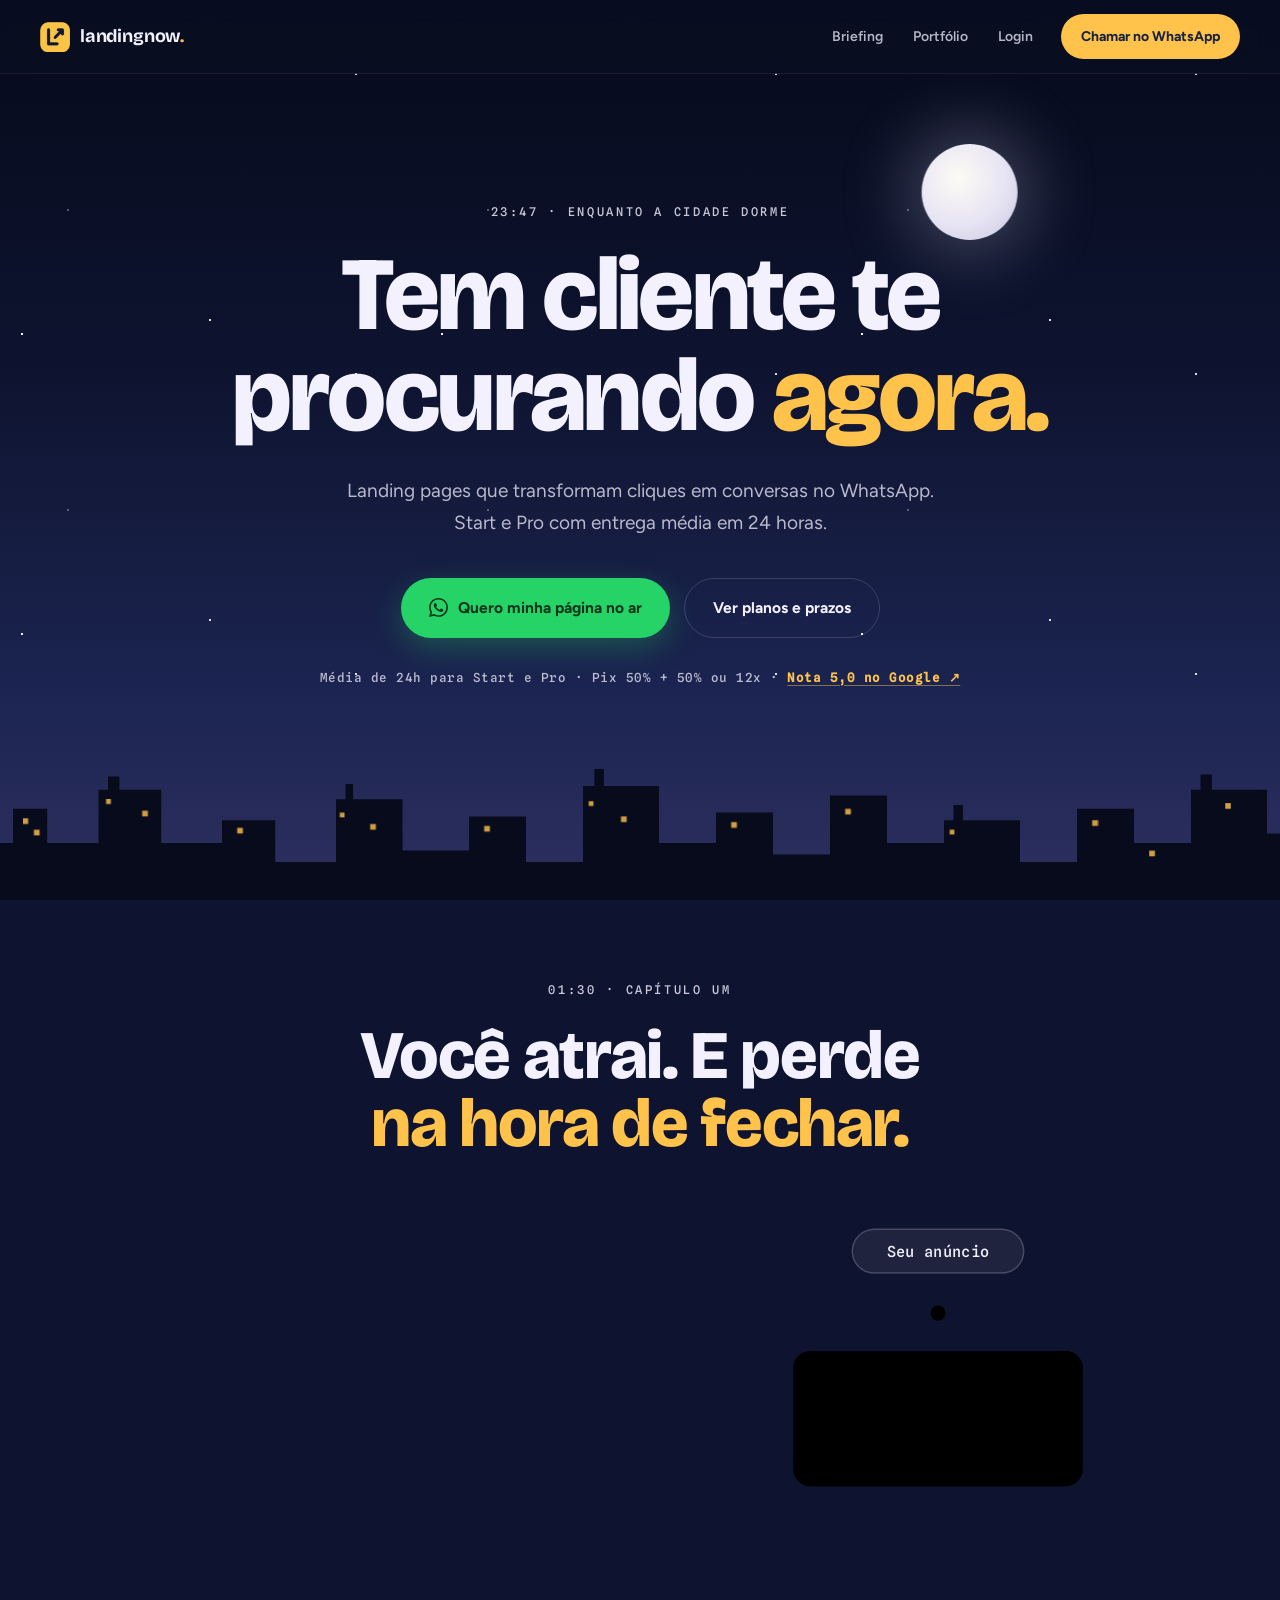
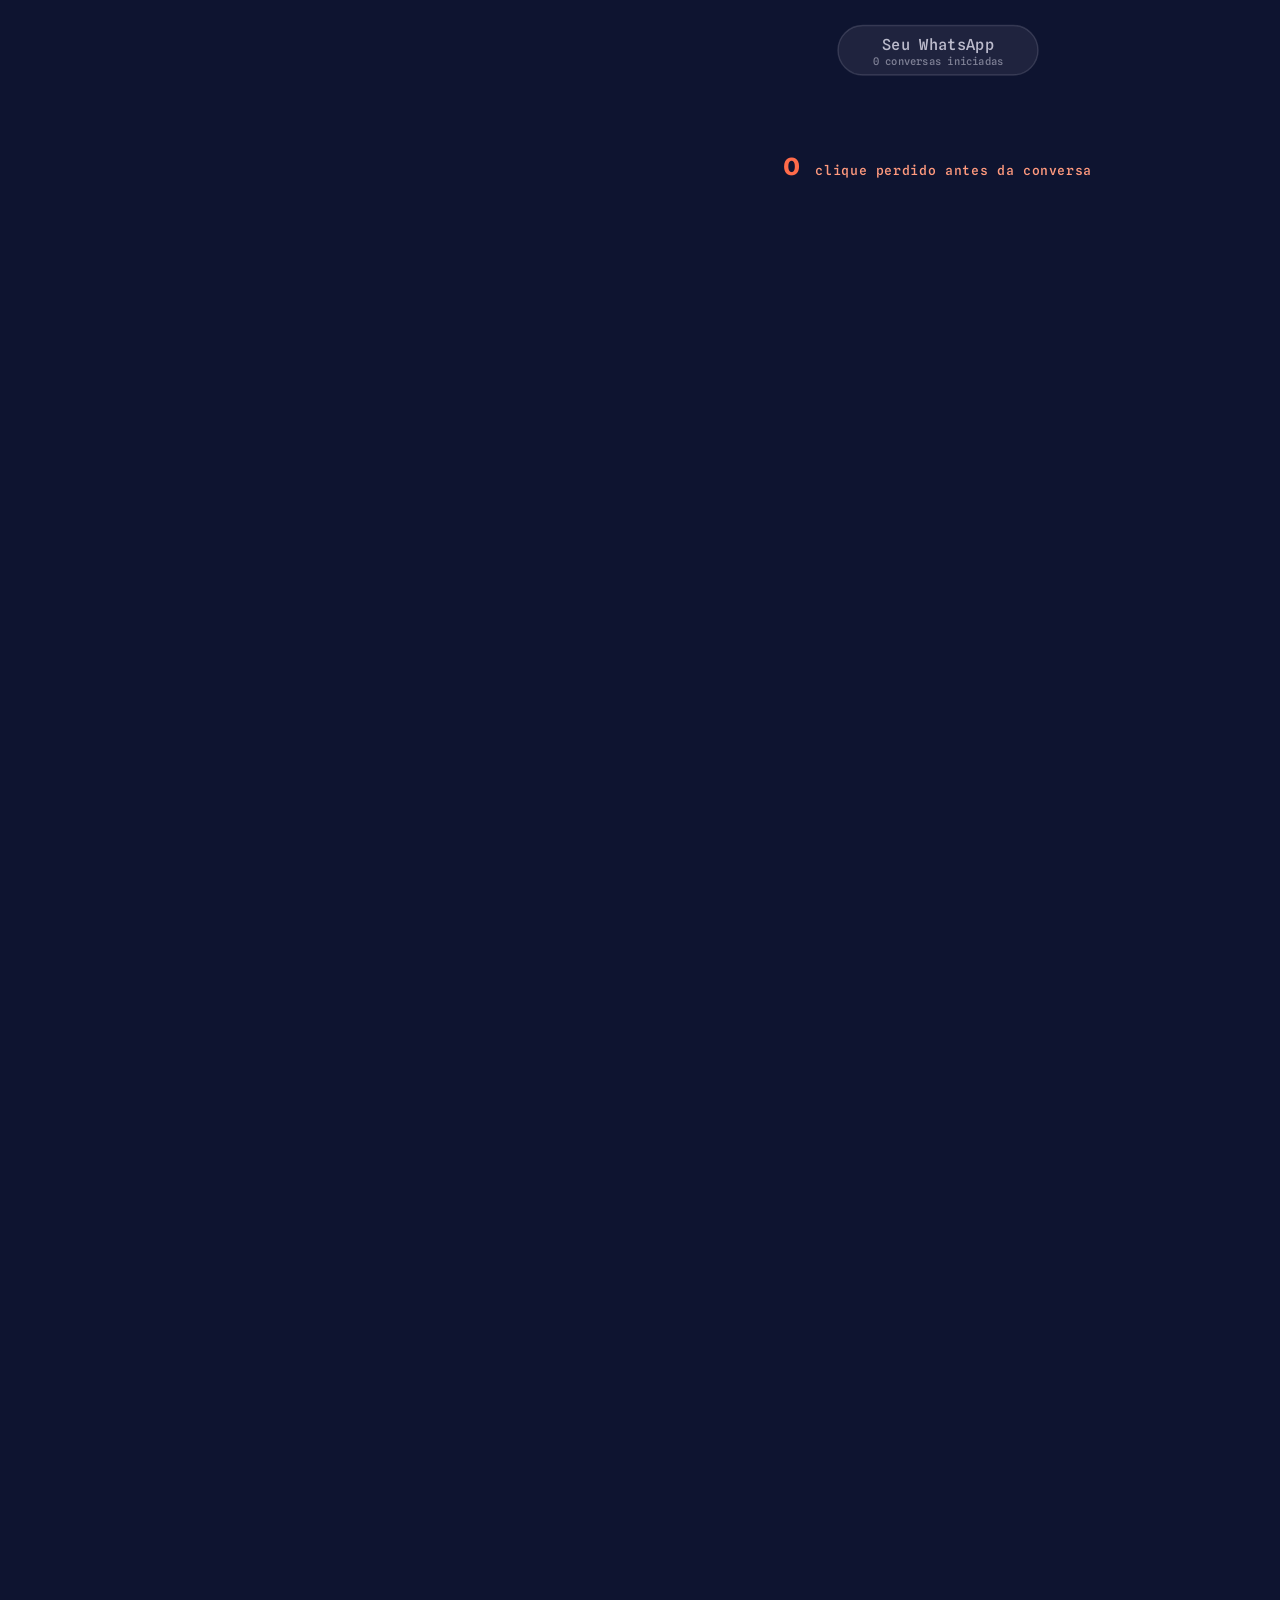
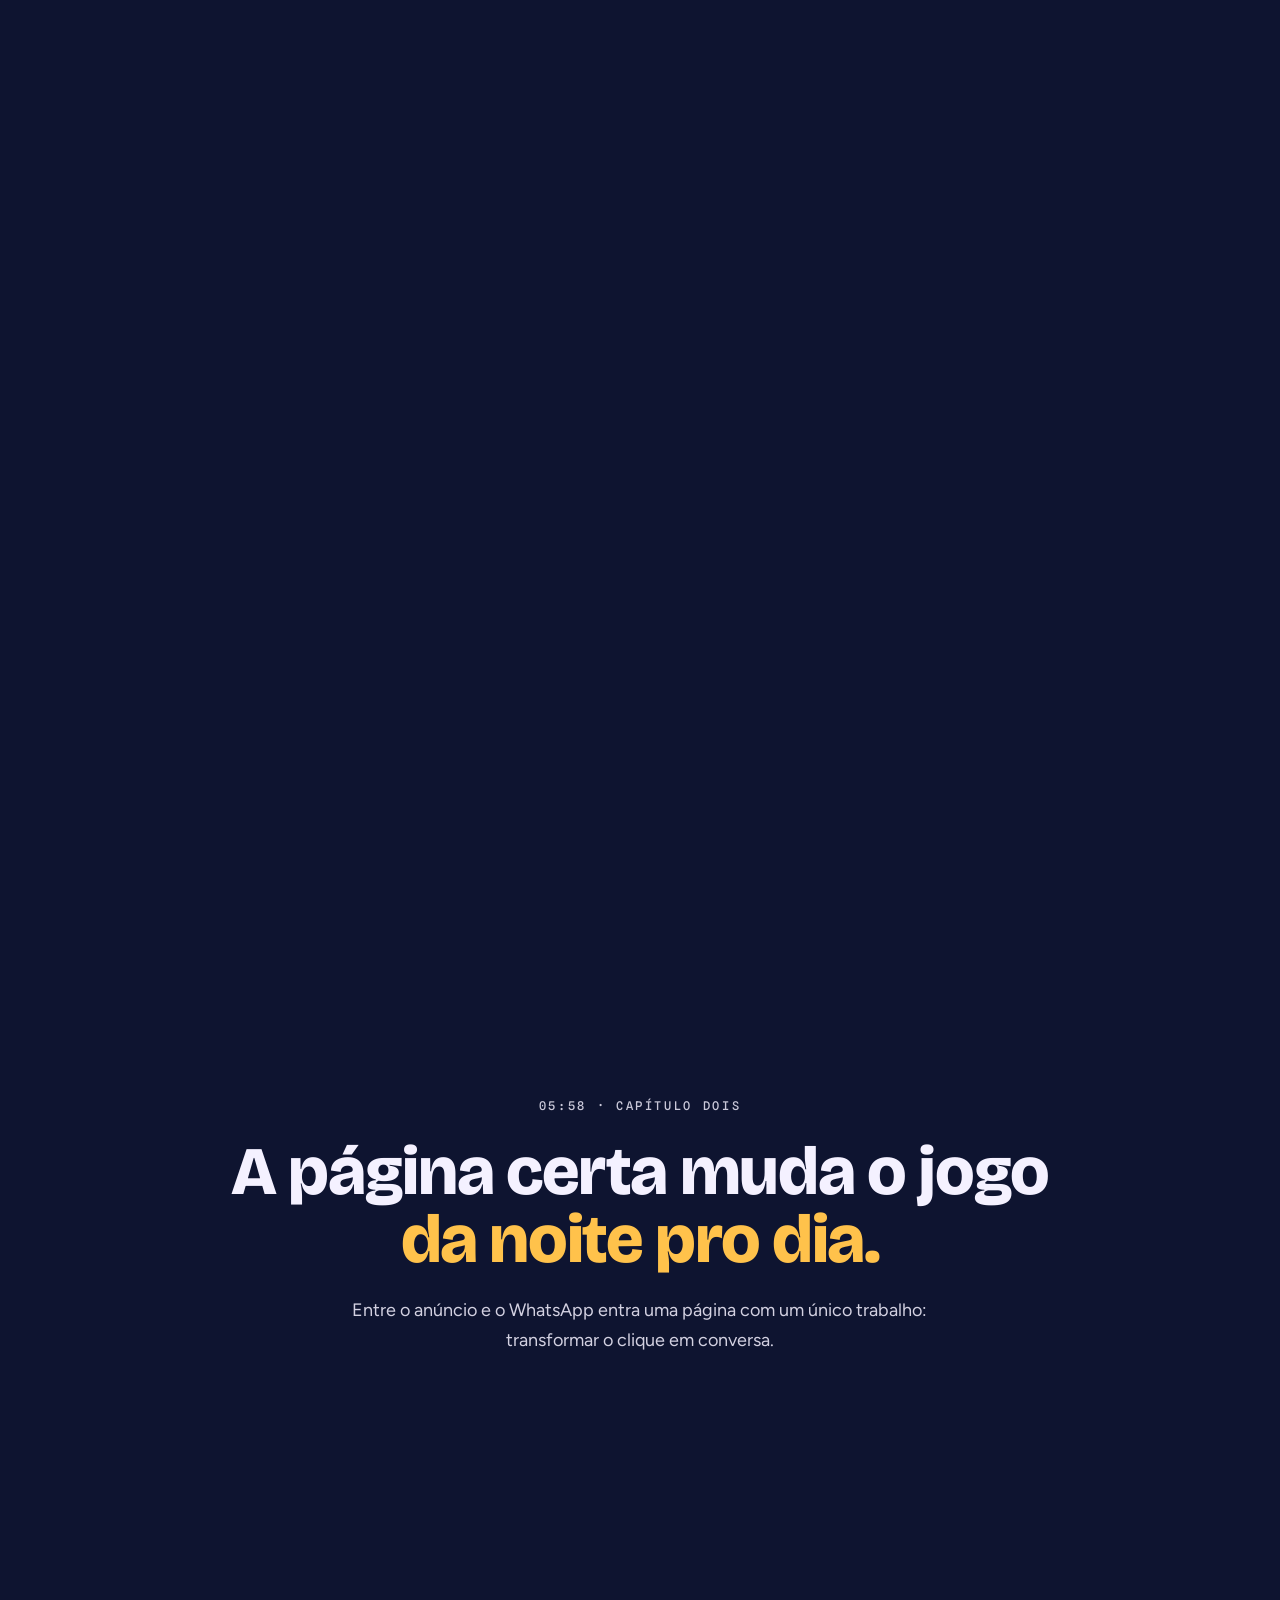
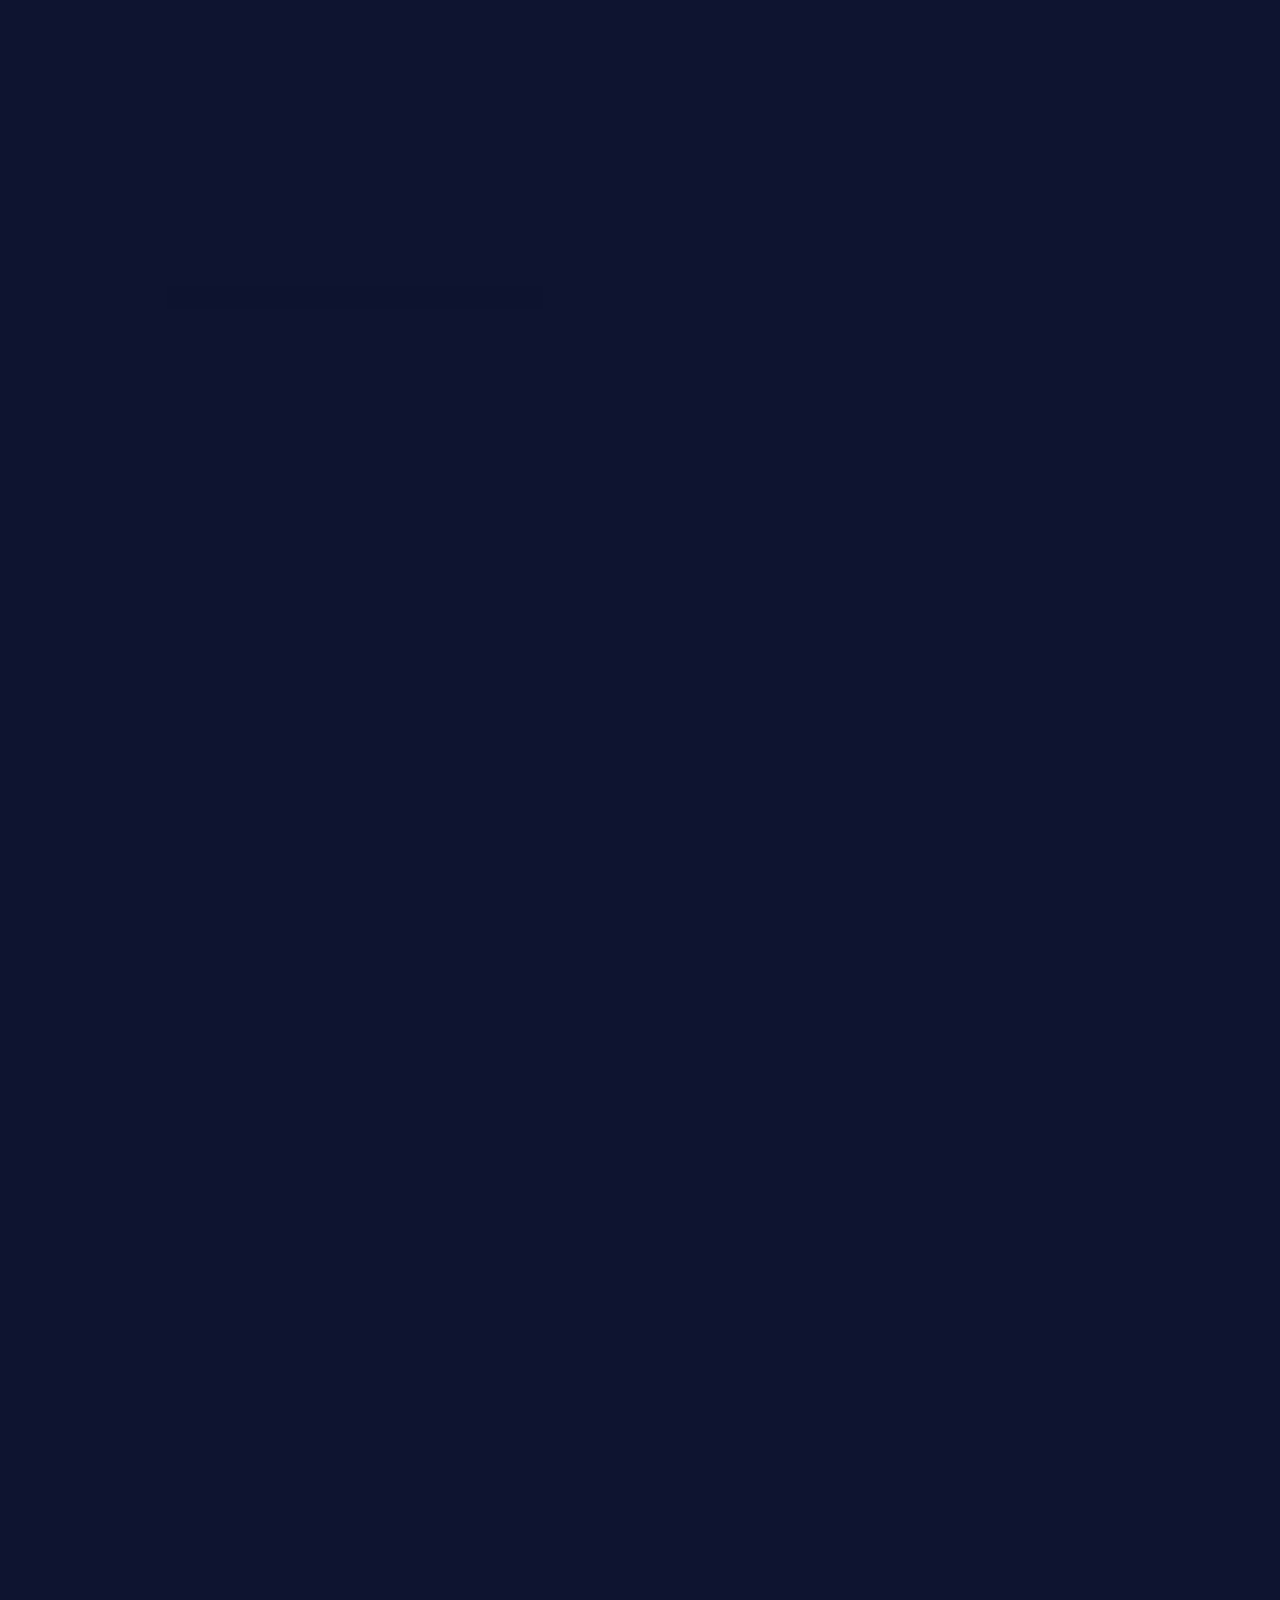
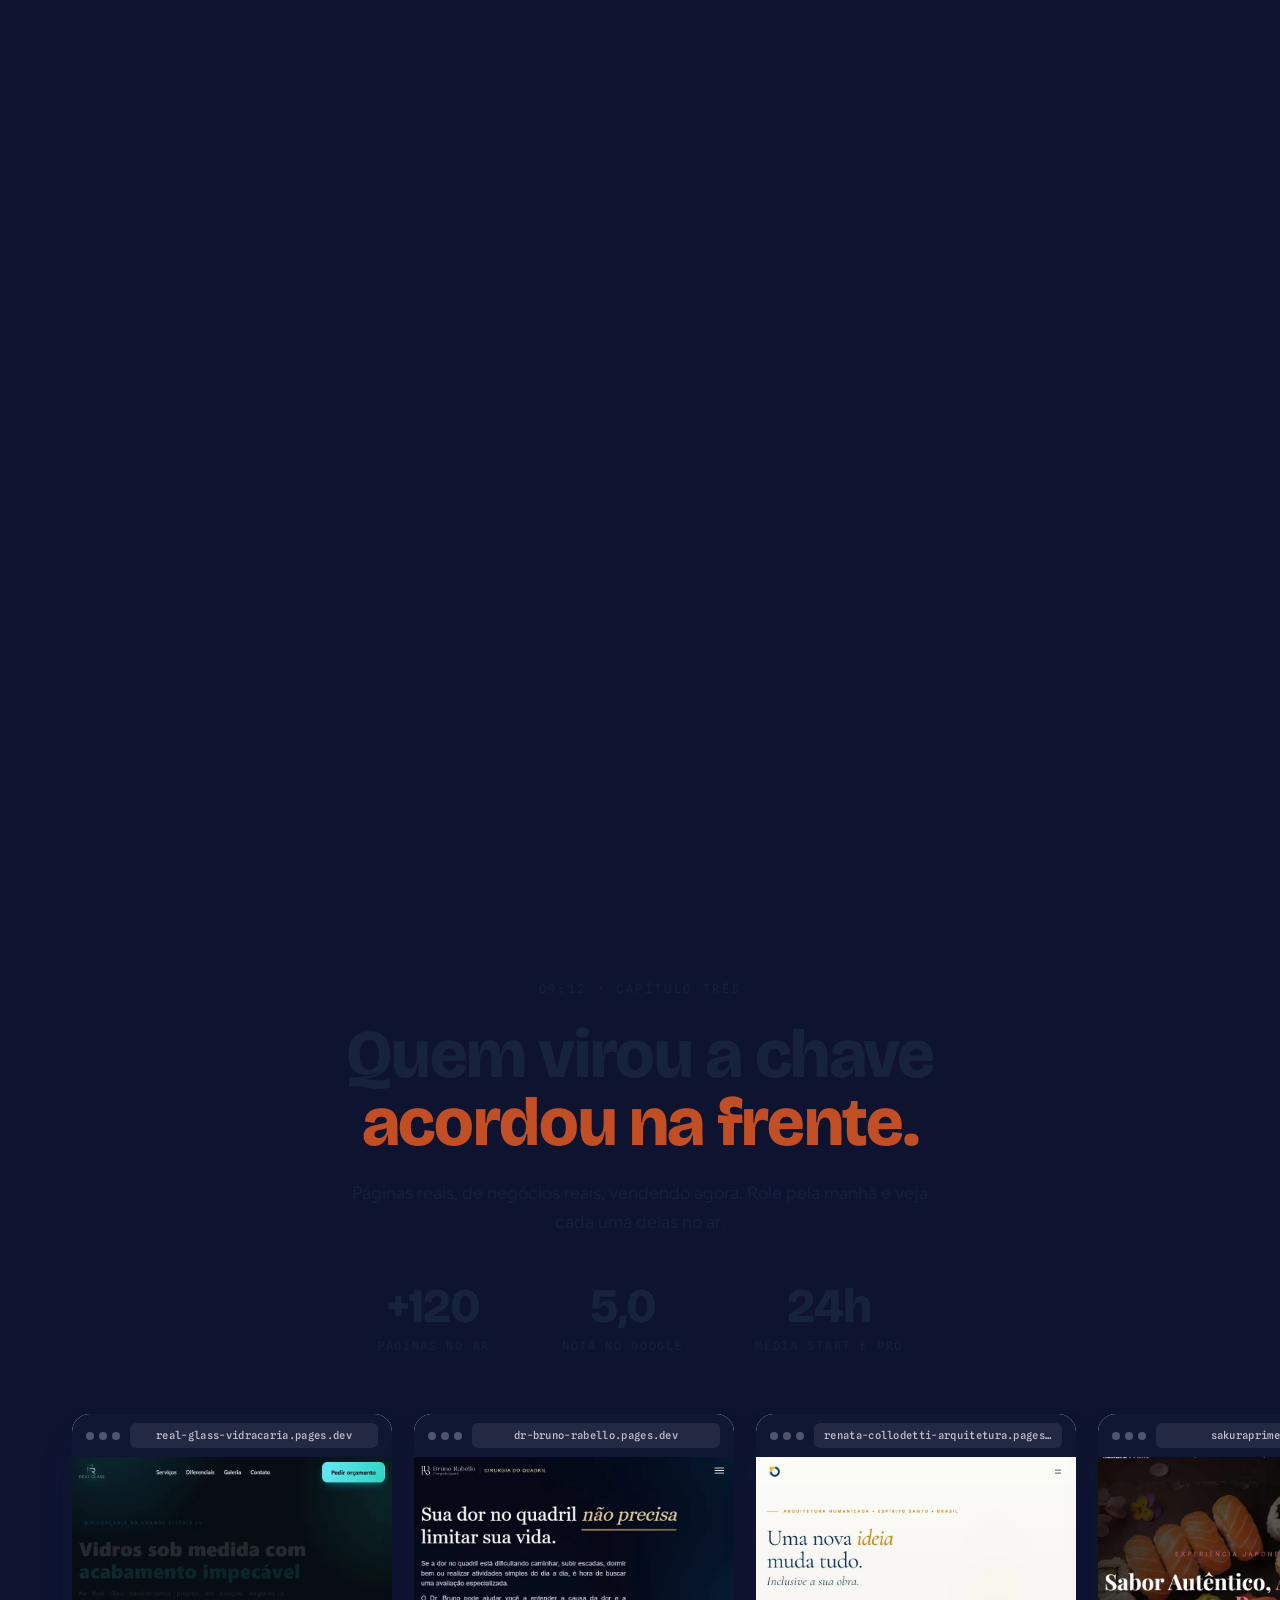
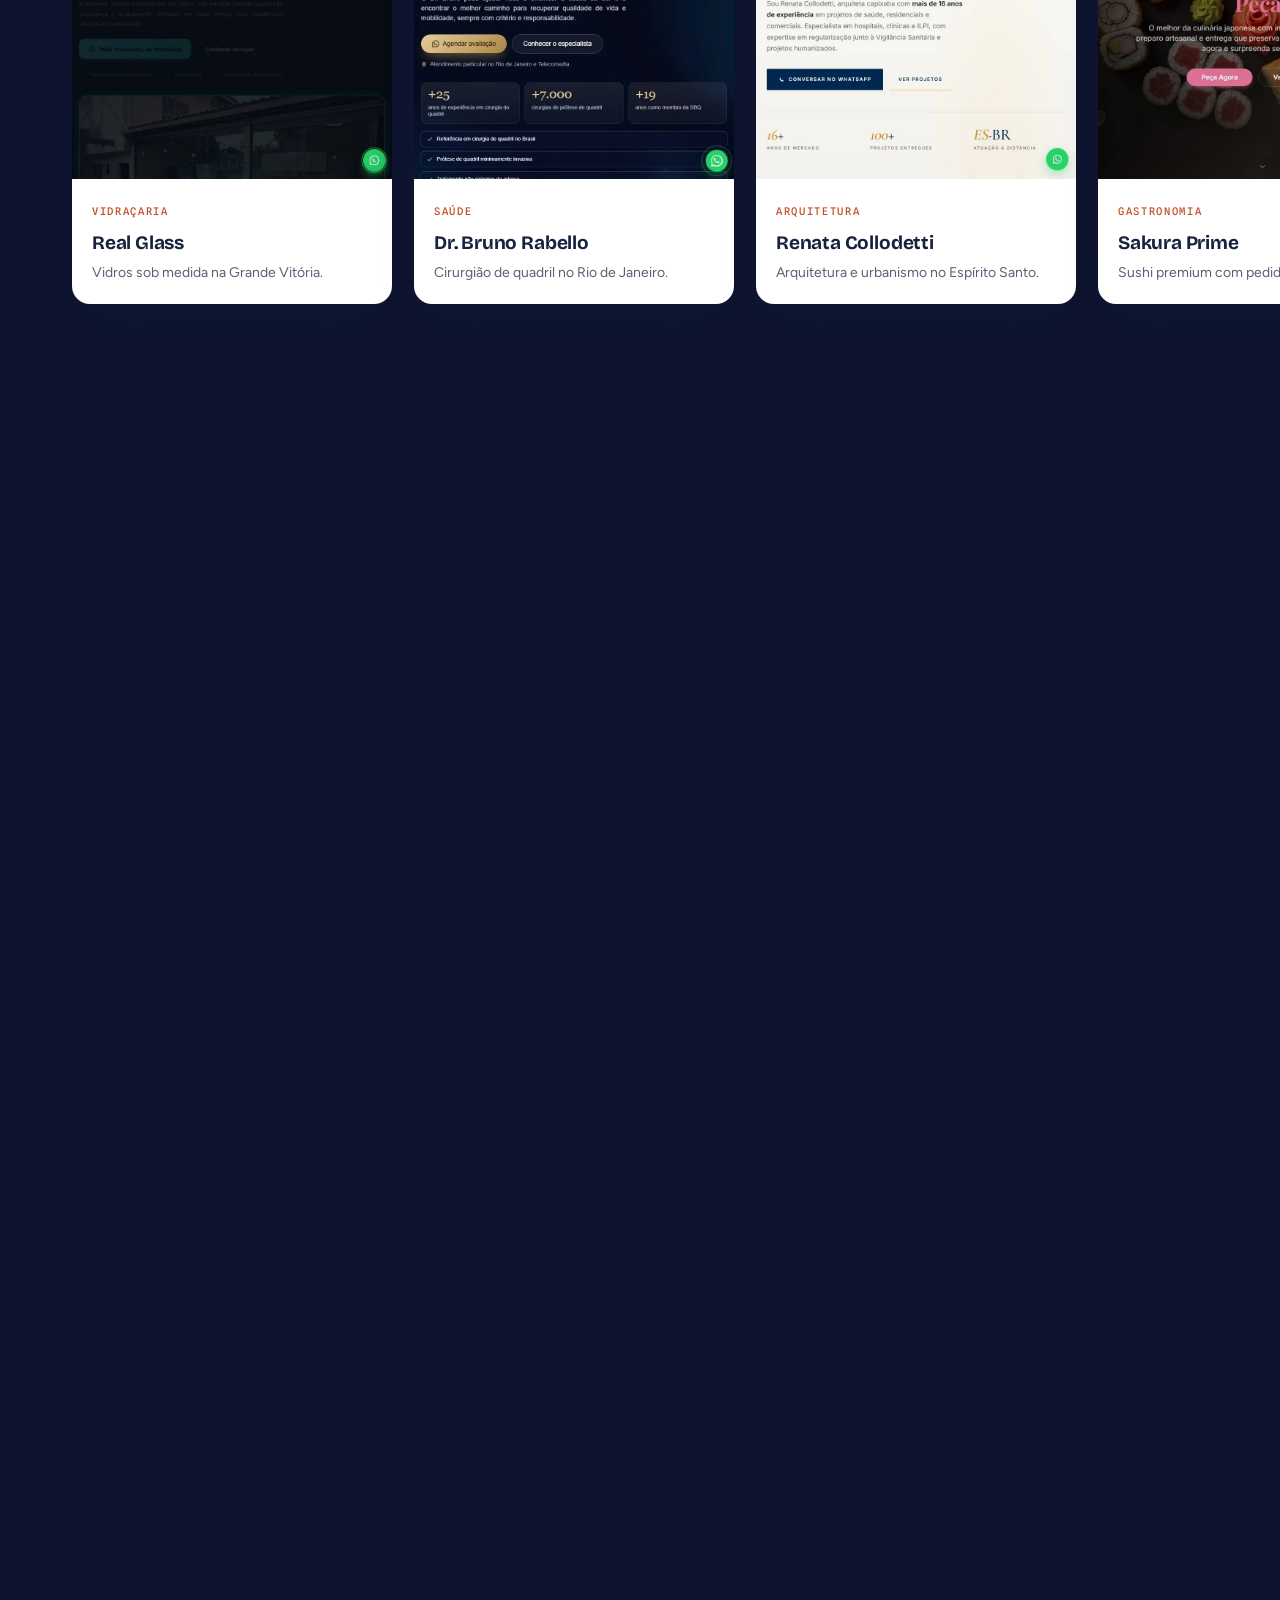
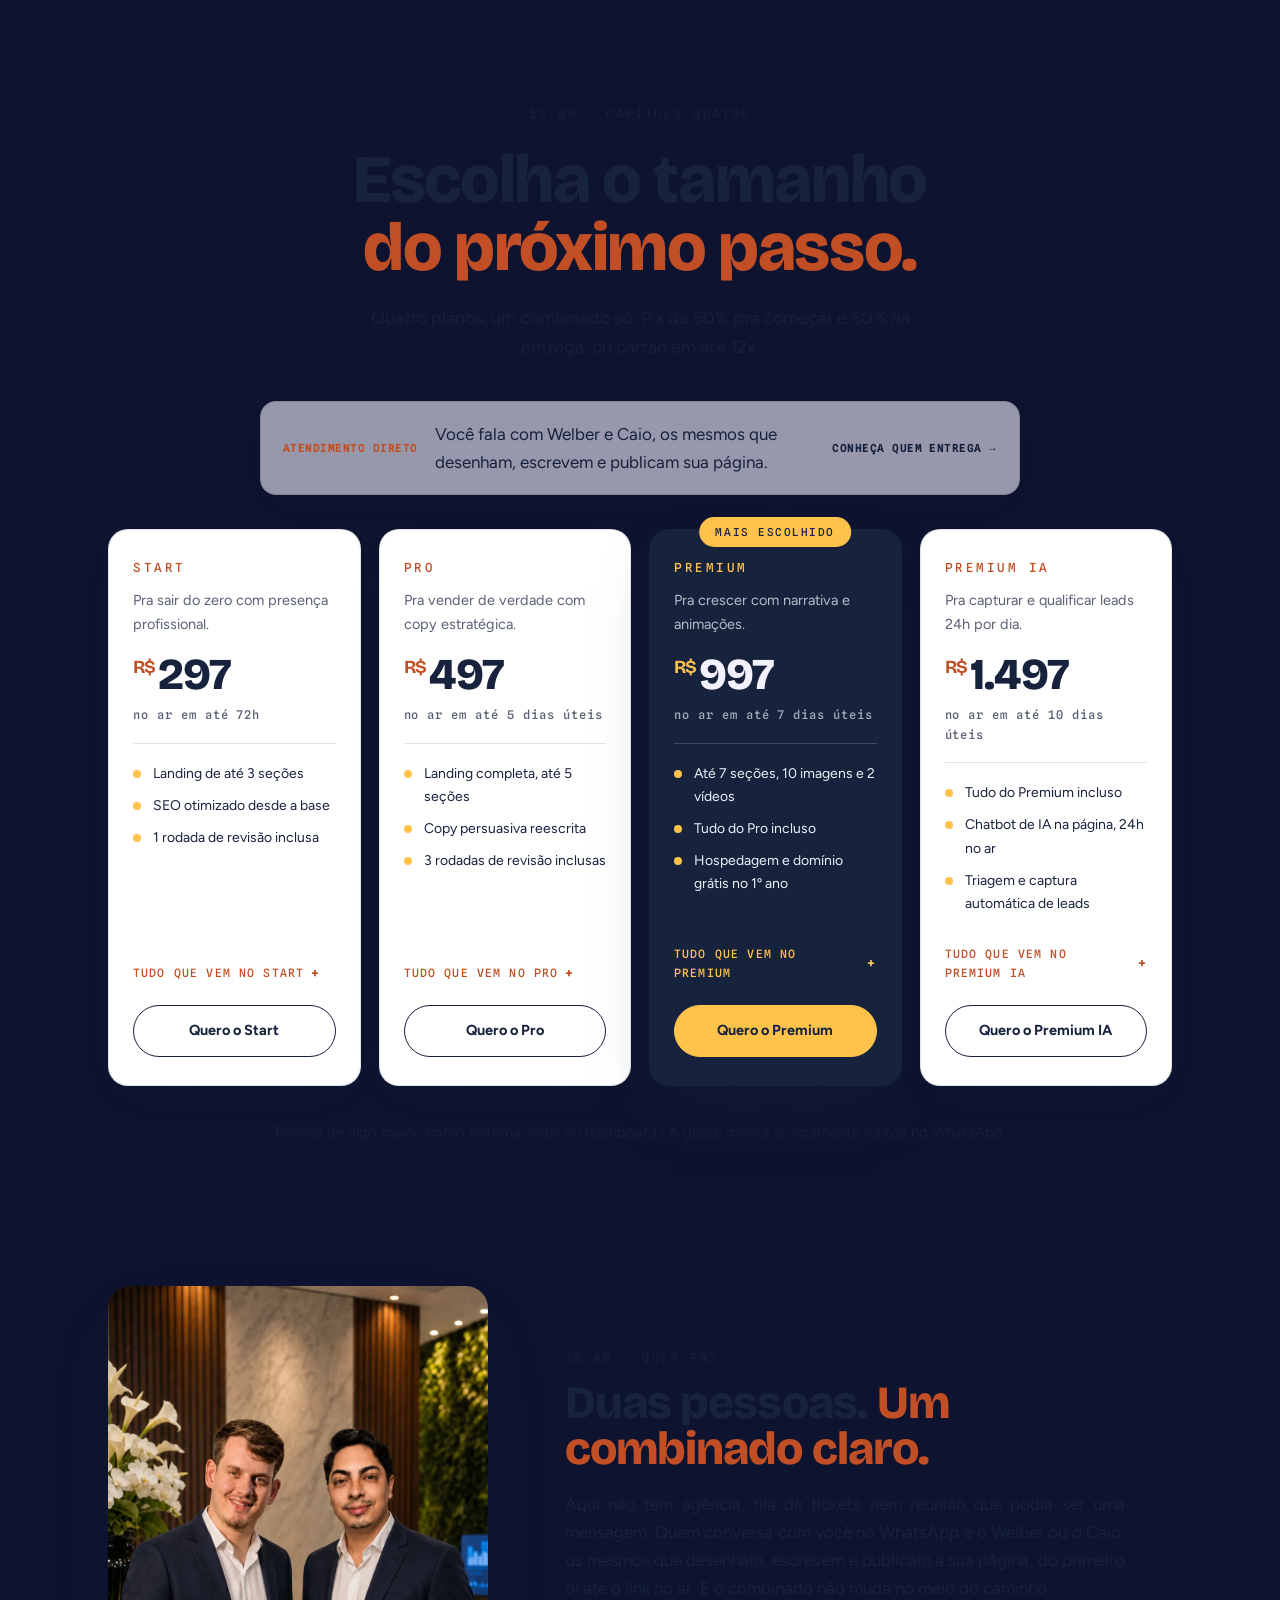
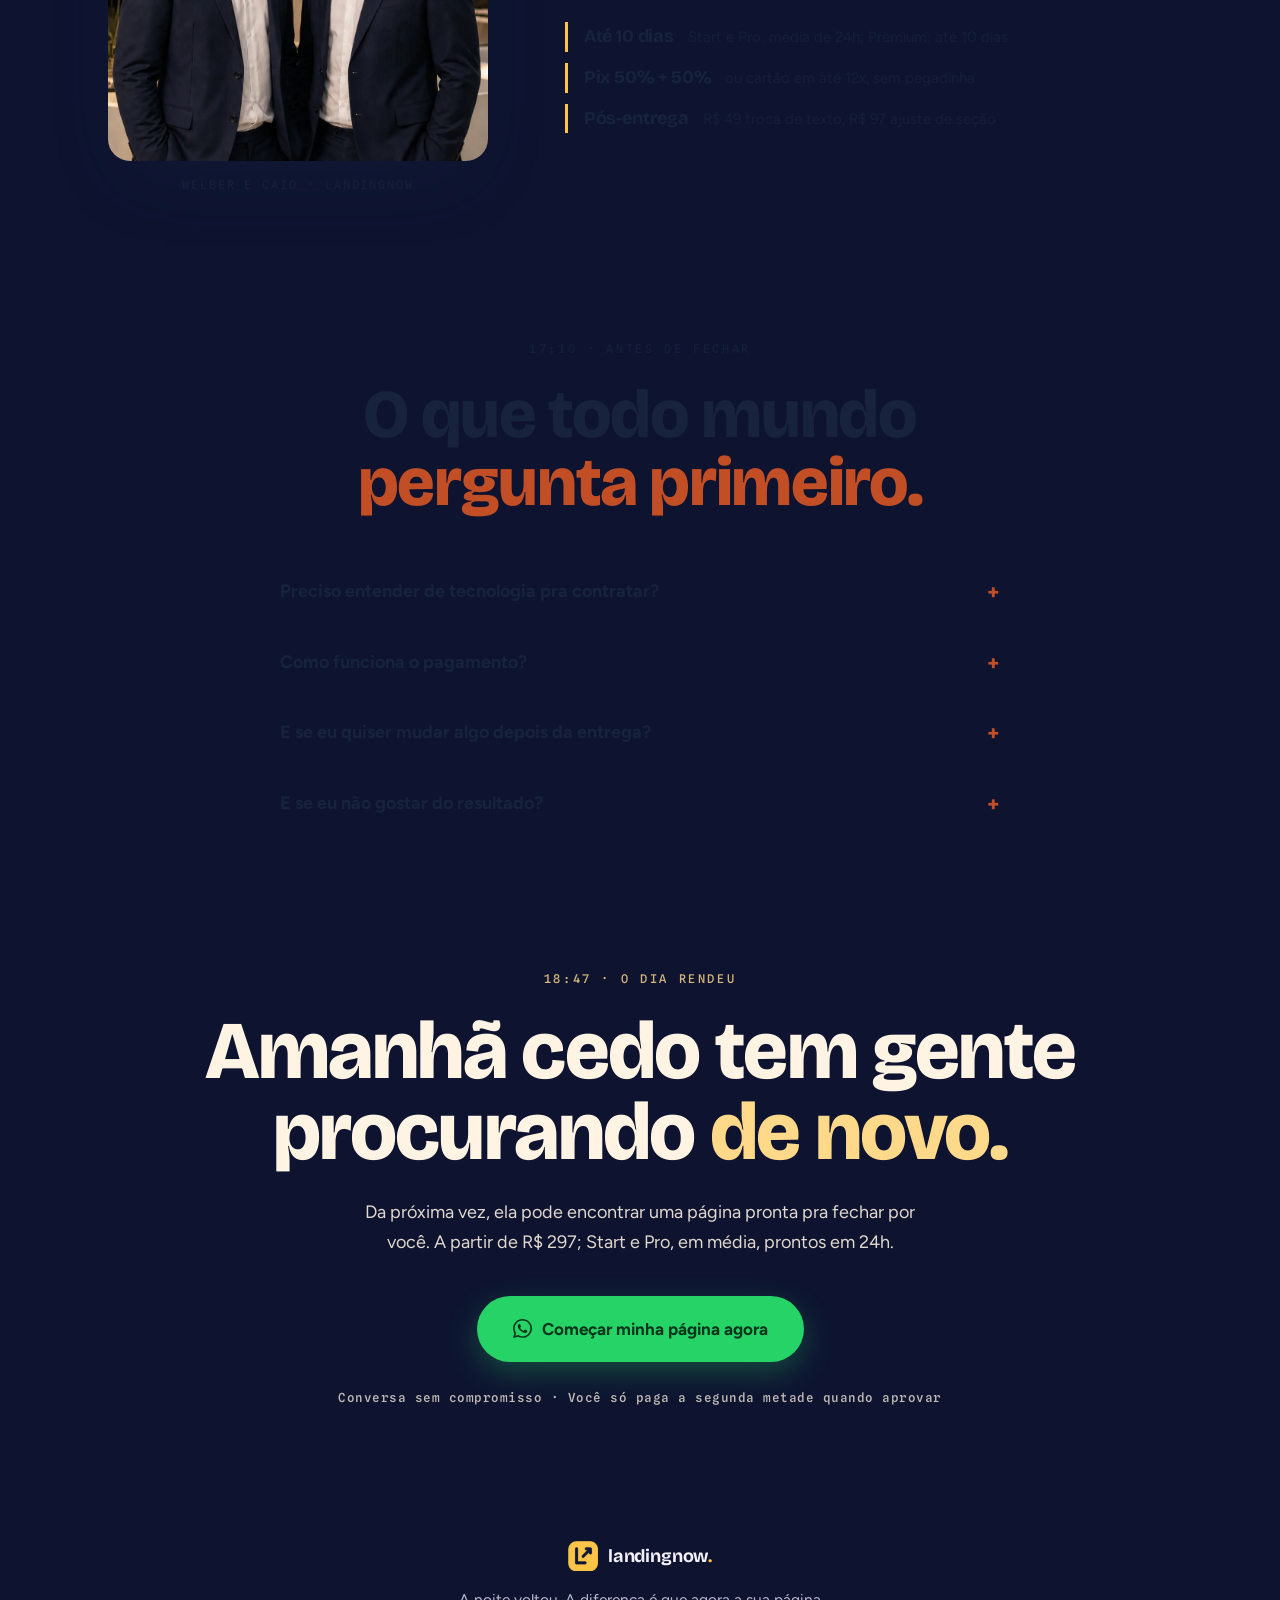
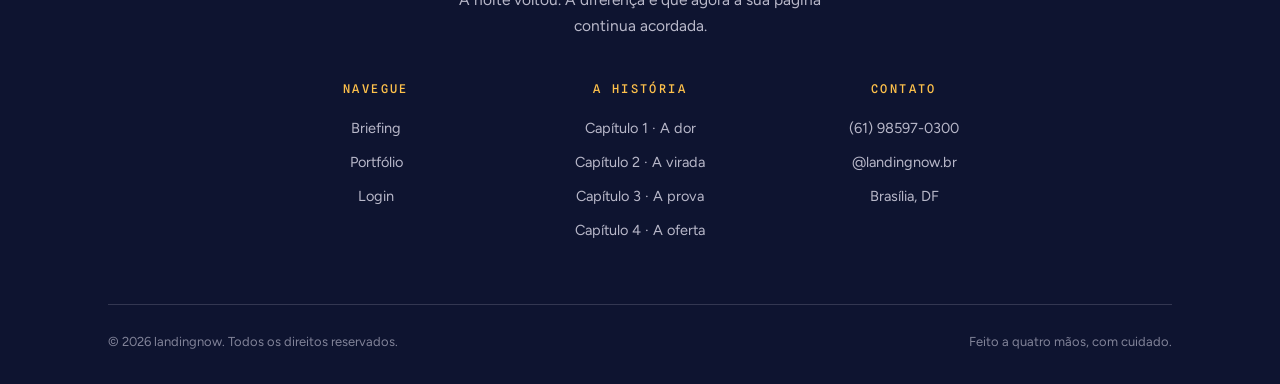
==== index.html @ 4d40b601 "feat: show lost-click path in chapter one" ====
<!DOCTYPE html>
<html lang="pt-BR">
<head>
<meta charset="UTF-8">
<meta name="viewport" content="width=device-width, initial-scale=1.0, viewport-fit=cover">
<title>landingnow | A página que muda seu jogo da noite pro dia</title>
<meta name="description" content="Uma história em quatro capítulos: por que você perde vendas e como a página certa vira o jogo. Start e Pro com entrega média em 24 horas.">
<meta name="theme-color" content="#0E1430">

<link rel="icon" href="/favicon-32.png" type="image/png" sizes="32x32">
<link rel="icon" href="/icon-192.png" type="image/png" sizes="192x192">
<link rel="apple-touch-icon" href="/apple-touch-icon.png" sizes="180x180">
<link rel="manifest" href="/manifest.webmanifest">
<link rel="canonical" href="https://landingnow.com.br/">

<!-- Open Graph -->
<meta property="og:type" content="website">
<meta property="og:url" content="https://landingnow.com.br/">
<meta property="og:site_name" content="landingnow">
<meta property="og:title" content="landingnow | A página que muda seu jogo da noite pro dia">
<meta property="og:description" content="Uma história em quatro capítulos: a dor, a virada, a prova e a oferta. Start e Pro com entrega média em 24 horas.">
<meta property="og:image" content="https://landingnow.com.br/og-image.png">
<meta property="og:image:width" content="1200">
<meta property="og:image:height" content="630">
<meta property="og:image:alt" content="landingnow: a página que muda seu jogo da noite pro dia, Start e Pro com entrega média em 24 horas">
<meta property="og:locale" content="pt_BR">

<!-- Twitter / X -->
<meta name="twitter:card" content="summary_large_image">
<meta name="twitter:title" content="landingnow | A página que muda seu jogo da noite pro dia">
<meta name="twitter:description" content="Uma história em quatro capítulos. Start e Pro com entrega média em 24 horas.">
<meta name="twitter:image" content="https://landingnow.com.br/og-image.png">

<!-- Meta Pixel Code (diferido) -->
<script>
(function(){
  function loadPixel(){
    if(window.__pixelLoaded) return;
    window.__pixelLoaded=true;
    !function(f,b,e,v,n,t,s){
      if(f.fbq)return;n=f.fbq=function(){n.callMethod?
      n.callMethod.apply(n,arguments):n.queue.push(arguments)};
      if(!f._fbq)f._fbq=n;n.push=n;n.loaded=!0;n.version='2.0';
      n.queue=[];t=b.createElement(e);t.async=!0;
      t.src=v;s=b.getElementsByTagName(e)[0];
      s.parentNode.insertBefore(t,s)
    }(window, document,'script','https://connect.facebook.net/en_US/fbevents.js');
    fbq('init', '746976351217041');
    fbq('track', 'PageView');
  }
  if('requestIdleCallback' in window){
    requestIdleCallback(loadPixel,{timeout:3000});
  } else {
    setTimeout(loadPixel,2000);
  }
  ['scroll','mousemove','touchstart','click'].forEach(function(ev){
    window.addEventListener(ev,loadPixel,{once:true,passive:true});
  });
})();
</script>
<noscript><img height="1" width="1" style="display:none"
src="https://www.facebook.com/tr?id=746976351217041&ev=PageView&noscript=1"
/></noscript>
<!-- End Meta Pixel Code -->

<link rel="preload" as="font" type="font/woff2" href="fonts/bricolage-var.woff2" crossorigin>
<link rel="preload" as="font" type="font/woff2" href="fonts/figtree-var.woff2" crossorigin>
<link rel="preload" as="font" type="font/woff2" href="fonts/splinemono-500.woff2" crossorigin>
<link rel="stylesheet" href="styles.css">
<script defer src="lib/gsap.min.js"></script>
<script defer src="lib/ScrollTrigger.min.js"></script>
<script defer src="app.js"></script>
<script defer src="config.js"></script>
<script defer src="analytics.js"></script>

<!-- Dados estruturados (somente informações reais do negócio) -->
<script type="application/ld+json">
{
  "@context": "https://schema.org",
  "@graph": [
    {
      "@type": "ProfessionalService",
      "@id": "https://landingnow.com.br/#business",
      "name": "landingnow",
      "description": "Criação de landing pages profissionais para pequenos negócios, com entrega média de 24 horas nos planos Start e Pro e atendimento direto pelo WhatsApp.",
      "url": "https://landingnow.com.br/",
      "telephone": "+5561985970300",
      "image": "https://landingnow.com.br/og-image.png",
      "logo": "https://landingnow.com.br/icon-512.png",
      "address": {
        "@type": "PostalAddress",
        "addressLocality": "Brasília",
        "addressRegion": "DF",
        "addressCountry": "BR"
      },
      "sameAs": ["https://www.instagram.com/landingnow.br/"],
      "priceRange": "R$ 297 a R$ 1.497",
      "founder": [
        { "@type": "Person", "name": "Welber Júnior" },
        { "@type": "Person", "name": "Caio Gomes" }
      ]
    },
    {
      "@type": "WebSite",
      "@id": "https://landingnow.com.br/#website",
      "url": "https://landingnow.com.br/",
      "name": "landingnow",
      "inLanguage": "pt-BR",
      "publisher": { "@id": "https://landingnow.com.br/#business" }
    },
    {
      "@type": "WebPage",
      "@id": "https://landingnow.com.br/#webpage",
      "url": "https://landingnow.com.br/",
      "name": "landingnow | A página que muda seu jogo da noite pro dia",
      "description": "Uma história em quatro capítulos: por que você perde vendas e como a página certa vira o jogo. Start e Pro com entrega média em 24 horas.",
      "isPartOf": { "@id": "https://landingnow.com.br/#website" },
      "about": { "@id": "https://landingnow.com.br/#business" },
      "primaryImageOfPage": "https://landingnow.com.br/og-image.png",
      "inLanguage": "pt-BR"
    },
    {
      "@type": "Service",
      "@id": "https://landingnow.com.br/#service",
      "serviceType": "Criação de landing pages",
      "provider": { "@id": "https://landingnow.com.br/#business" },
      "areaServed": { "@type": "Country", "name": "Brasil" },
      "hasOfferCatalog": {
        "@type": "OfferCatalog",
        "name": "Planos da landingnow",
        "itemListElement": [
          {
            "@type": "Offer",
            "name": "Start",
            "description": "Landing de até 3 seções, SEO otimizado e 1 rodada de revisão. No ar em até 72h.",
            "price": "297",
            "priceCurrency": "BRL"
          },
          {
            "@type": "Offer",
            "name": "Pro",
            "description": "Landing completa de até 5 seções com copy persuasiva reescrita e 3 rodadas de revisão. Em até 5 dias úteis.",
            "price": "497",
            "priceCurrency": "BRL"
          },
          {
            "@type": "Offer",
            "name": "Premium",
            "description": "Até 7 seções com animações, 10 imagens e 2 vídeos, hospedagem e domínio grátis no primeiro ano. Em até 7 dias úteis.",
            "price": "997",
            "priceCurrency": "BRL"
          },
          {
            "@type": "Offer",
            "name": "Premium IA",
            "description": "Tudo do Premium mais chatbot de IA 24h com triagem e captura automática de leads. Em até 10 dias úteis.",
            "price": "1497",
            "priceCurrency": "BRL"
          }
        ]
      }
    },
    {
      "@type": "FAQPage",
      "@id": "https://landingnow.com.br/#faq",
      "mainEntity": [
        {
          "@type": "Question",
          "name": "Preciso entender de tecnologia pra contratar?",
          "acceptedAnswer": {
            "@type": "Answer",
            "text": "Não. Você manda um oi no WhatsApp, conta sobre o seu negócio e a landingnow cuida do resto: design, texto, domínio, hospedagem e configuração técnica. Você recebe o link pronto pra divulgar."
          }
        },
        {
          "@type": "Question",
          "name": "Como funciona o pagamento?",
          "acceptedAnswer": {
            "@type": "Answer",
            "text": "Pix de 50% pra iniciar e 50% somente na entrega, depois que você aprovar o resultado, ou cartão em até 12x. Tudo combinado por escrito no próprio WhatsApp."
          }
        },
        {
          "@type": "Question",
          "name": "E se eu quiser mudar algo depois da entrega?",
          "acceptedAnswer": {
            "@type": "Answer",
            "text": "Durante a produção, as revisões do seu plano já estão inclusas. Depois da entrega, os ajustes ficam sob demanda: R$ 49 por troca de texto e R$ 97 por ajuste em uma seção."
          }
        },
        {
          "@type": "Question",
          "name": "E se eu não gostar do resultado?",
          "acceptedAnswer": {
            "@type": "Answer",
            "text": "Você aprova antes de pagar a segunda metade. Se, mesmo depois das revisões, o resultado não atender ao combinado, a landingnow devolve 100% do valor pago."
          }
        }
      ]
    }
  ]
}
</script>
</head>
<body>

<!-- Simbolo do logo -->
<svg width="0" height="0" style="position:absolute" aria-hidden="true">
  <defs>
    <symbol id="zapIcon" viewBox="0 0 24 24">
      <path d="M.057 24l1.687-6.163c-1.041-1.804-1.588-3.849-1.587-5.946.003-6.556 5.338-11.891 11.893-11.891 3.181.001 6.167 1.24 8.413 3.488 2.245 2.248 3.481 5.236 3.48 8.414-.003 6.557-5.338 11.892-11.893 11.892-1.99-.001-3.951-.5-5.688-1.448l-6.305 1.654zm6.597-3.807c1.676.995 3.276 1.591 5.392 1.592 5.448 0 9.886-4.434 9.889-9.885.002-5.462-4.415-9.89-9.881-9.892-5.452 0-9.887 4.434-9.889 9.884-.001 2.225.651 3.891 1.746 5.634l-.999 3.648 3.742-.981zm11.387-5.464c-.074-.124-.272-.198-.57-.347-.297-.149-1.758-.868-2.031-.967-.272-.099-.47-.149-.669.149-.198.297-.768.967-.941 1.165-.173.198-.347.223-.644.074-.297-.149-1.255-.462-2.39-1.475-.883-.788-1.48-1.761-1.653-2.059-.173-.297-.018-.458.13-.606.134-.133.297-.347.446-.521.151-.172.2-.296.3-.495.099-.198.05-.372-.025-.521-.075-.148-.669-1.611-.916-2.206-.242-.579-.487-.501-.669-.51l-.57-.01c-.198 0-.52.074-.792.372s-1.04 1.016-1.04 2.479 1.065 2.876 1.213 3.074c.149.198 2.095 3.2 5.076 4.487.709.306 1.263.489 1.694.626.712.226 1.36.194 1.872.118.571-.085 1.758-.719 2.006-1.413.248-.694.248-1.289.173-1.413z"/>
    </symbol>
  </defs>
</svg>

<!-- CEU CONTINUO (a viagem da noite pro dia) -->
<div class="sky" aria-hidden="true">
  <div class="sky-layer sky-night" id="skyNight"></div>
  <div class="sky-layer sky-dawn" id="skyDawn"></div>
  <div class="sky-layer sky-day" id="skyDay"></div>
  <div class="sky-layer sky-dusk" id="skyDusk"></div>
  <div class="stars" id="stars"></div>
  <div class="clouds" id="clouds">
    <span class="cloud cloud-a"></span>
    <span class="cloud cloud-b"></span>
    <span class="cloud cloud-c"></span>
  </div>
  <div class="astro" id="astro">
    <span class="astro-disc astro-lua" id="lua"></span>
    <span class="astro-disc astro-sol" id="sol"></span>
  </div>
  <div class="horizon">
    <svg class="horizon-svg" viewBox="0 0 1440 180" preserveAspectRatio="xMidYMax slice" aria-hidden="true">
      <path id="skylinePath" d="M0,180 L0,120 L60,120 L60,84 L96,84 L96,120 L150,120 L150,64 L160,64 L160,50 L172,50 L172,64 L216,64 L216,120 L280,120 L280,96 L336,96 L336,140 L400,140 L400,74 L410,74 L410,58 L418,58 L418,74 L470,74 L470,128 L540,128 L540,92 L600,92 L600,140 L660,140 L660,60 L672,60 L672,42 L682,42 L682,60 L740,60 L740,120 L800,120 L800,88 L860,88 L860,132 L920,132 L920,70 L980,70 L980,120 L1040,120 L1040,96 L1050,96 L1050,80 L1060,80 L1060,96 L1120,96 L1120,140 L1180,140 L1180,84 L1240,84 L1240,120 L1300,120 L1300,64 L1310,64 L1310,48 L1322,48 L1322,64 L1380,64 L1380,110 L1440,110 L1440,180 Z"/>
      <g class="horizon-windows">
        <rect x="70" y="94" width="6" height="6"/><rect x="82" y="106" width="6" height="6"/>
        <rect x="158" y="74" width="5" height="5"/><rect x="196" y="86" width="6" height="6"/>
        <rect x="296" y="104" width="6" height="6"/><rect x="404" y="88" width="5" height="5"/>
        <rect x="436" y="100" width="6" height="6"/><rect x="556" y="102" width="6" height="6"/>
        <rect x="666" y="76" width="5" height="5"/><rect x="700" y="92" width="6" height="6"/>
        <rect x="816" y="98" width="6" height="6"/><rect x="936" y="84" width="6" height="6"/>
        <rect x="1046" y="106" width="5" height="5"/><rect x="1196" y="96" width="6" height="6"/>
        <rect x="1256" y="128" width="6" height="6"/><rect x="1336" y="78" width="6" height="6"/>
      </g>
    </svg>
  </div>
</div>

<!-- NAV -->
<nav class="nav" aria-label="Navegação principal">
  <div class="nav-inner">
    <a href="#topo" class="brand" aria-label="landingnow, voltar ao topo">
      <img class="brand-mark" src="/assets/marca.png" alt="" width="96" height="96" decoding="async">
      <span class="brand-name">landingnow<span class="brand-dot">.</span></span>
    </a>
    <button class="nav-toggle" id="nav-menu-toggle" type="button" aria-controls="primary-navigation" aria-expanded="false">
      <span class="sr-only">Abrir menu</span>
      <span class="nav-toggle-lines" aria-hidden="true"><i></i><i></i><i></i></span>
    </button>
    <div class="nav-links" id="primary-navigation">
      <a class="nav-link" href="/briefing">Briefing</a>
      <a class="nav-link" href="/portfolio">Portfólio</a>
      <a class="nav-link" href="/painel">Login</a>
      <a class="nav-cta" href="https://wa.me/5561985970300?text=Ol%C3%A1!%20Vi%20a%20hist%C3%B3ria%20da%20landingnow%20e%20quero%20a%20minha%20p%C3%A1gina">Chamar no WhatsApp</a>
    </div>
  </div>
</nav>

<main id="main">

<!-- PROLOGO / HERO -->
<header class="ch ch-hero" id="topo" data-phase="night">
  <div class="ch-frame">
    <p class="stamp">23:47 · enquanto a cidade dorme</p>
    <h1 class="hero-title">Tem cliente te<br>procurando <em>agora.</em></h1>
    <p class="hero-lead">Landing pages que transformam cliques em conversas no WhatsApp. Start e Pro com entrega média em 24 horas.</p>
    <div class="hero-ctas">
      <a class="btn btn-zap" href="https://wa.me/5561985970300?text=Ol%C3%A1!%20Vi%20a%20hist%C3%B3ria%20da%20landingnow%20e%20quero%20a%20minha%20p%C3%A1gina">
        <svg class="btn-ico" aria-hidden="true"><use href="#zapIcon"/></svg>
        Quero minha página no ar
      </a>
      <a class="btn btn-ghost" href="#oferta">Ver planos e prazos</a>
    </div>
    <p class="hero-facts">Média de 24h para Start e Pro · Pix 50% + 50% ou 12x · <a class="google-proof" href="https://share.google/kcG03yAl2QiHq6T3Y" target="_blank" rel="noopener" aria-label="Ver nota 5,0 da LandingNow no Google">Nota 5,0 no Google <span aria-hidden="true">↗</span></a></p>
  </div>
  <div class="scroll-cue" aria-hidden="true">
    <span class="scroll-cue-text">role, a noite passa</span>
    <span class="scroll-cue-bar"><span class="scroll-cue-dot"></span></span>
  </div>
</header>

<!-- CAPITULO 1: A DOR -->
<section class="ch ch-dor" id="dor" data-phase="night" aria-label="Capítulo 1: a dor">
  <div class="ch-frame dor-frame">
    <div class="ch-head">
      <p class="stamp">01:30 · capítulo um</p>
      <h2 class="ch-title">Você atrai. E perde<br><em>na hora de fechar.</em></h2>
    </div>
    <div class="dor-stage">
      <div class="dor-beats">
        <div class="dor-beat" data-beat="1">
          <h3>O anúncio funciona. O clique acontece.</h3>
          <p class="prose">Você paga pra aparecer e o cliente chega curioso, com o problema na mão e disposição pra resolver. Até aqui, o investimento está fazendo a parte dele.</p>
        </div>
        <div class="dor-beat" data-beat="2">
          <h3>Mas o clique cai num lugar que não conduz.</h3>
          <p class="prose">Perfil desorganizado, link genérico, site lento no celular. O interesse esfria em poucos segundos, e ninguém aparece pra te avisar do que acabou de escapar.</p>
        </div>
        <div class="dor-beat" data-beat="3">
          <h3>E a venda morre em silêncio.</h3>
          <p class="prose">Essa perda não entra em relatório nenhum: é o cliente que ia fechar com você e terminou comprando de quem apresentou melhor a mesma solução.</p>
        </div>
      </div>
      <div class="dor-scene" aria-hidden="true">
        <svg class="dor-svg" viewBox="0 0 420 540">
          <g class="dor-chip dor-chip-top">
            <rect x="120" y="16" width="180" height="46" rx="23"/>
            <text x="210" y="45" text-anchor="middle">Seu anúncio</text>
          </g>
          <path class="dor-click-path" d="M210 76V136"/>
          <circle class="dor-click" cx="210" cy="104" r="8"/>
          <g class="dor-page-missing">
            <rect x="58" y="144" width="304" height="142" rx="18"/>
            <rect class="dor-page-bar" x="58" y="144" width="304" height="34" rx="18"/>
            <circle cx="80" cy="161" r="3"/><circle cx="92" cy="161" r="3"/><circle cx="104" cy="161" r="3"/>
            <text class="dor-page-label" x="210" y="211" text-anchor="middle">Sua página</text>
            <text class="dor-page-empty" x="210" y="239" text-anchor="middle">Sem uma página, o interesse</text>
            <text class="dor-page-empty" x="210" y="260" text-anchor="middle">não encontra um próximo passo.</text>
          </g>
          <path class="dor-route-break" d="M210 286V326 M210 368V422"/>
          <path class="dor-route-x" d="M196 334l28 28m0-28l-28 28"/>
          <g class="dor-chip dor-chip-bottom">
            <rect x="105" y="432" width="210" height="52" rx="26"/>
            <text x="210" y="458" text-anchor="middle">Seu WhatsApp</text>
            <text class="dor-chip-sub" x="210" y="474" text-anchor="middle">0 conversas iniciadas</text>
          </g>
        </svg>
        <p class="dor-counter" aria-hidden="true"><span id="dorNum">0</span> clique perdido antes da conversa</p>
      </div>
    </div>
  </div>
</section>

<!-- CAPITULO 2: A VIRADA -->
<section class="ch ch-virada" id="virada" data-phase="dawn" aria-label="Capítulo 2: a virada">
  <div class="ch-frame virada-frame">
    <div class="ch-head">
      <p class="stamp">05:58 · capítulo dois</p>
      <h2 class="ch-title">A página certa muda o jogo<br><em>da noite pro dia.</em></h2>
      <p class="ch-sub">Entre o anúncio e o WhatsApp entra uma página com um único trabalho: transformar o clique em conversa.</p>
    </div>
    <div class="virada-stage">
      <div class="mock" aria-hidden="true">
        <div class="mock-bar">
          <span class="mock-dot"></span><span class="mock-dot"></span><span class="mock-dot"></span>
          <span class="mock-url">suapagina.com.br</span>
        </div>
        <div class="mock-screen">
          <span class="mock-pill">Sua promessa em uma linha</span>
          <span class="mock-line mock-line-a"></span>
          <span class="mock-line mock-line-b"></span>
          <span class="mock-text"></span>
          <span class="mock-text mock-text-short"></span>
          <span class="mock-cta">Chamar no WhatsApp</span>
          <span class="mock-badges"><i>★ 5,0</i><i>média de 24h</i></span>
          <span class="mock-shade"></span>
        </div>
      </div>
      <ul class="virada-list">
        <li class="virada-item">
          <strong>Um objetivo só</strong>
          <span>Cada bloco empurra o visitante pra mesma ação: a conversa no seu WhatsApp.</span>
        </li>
        <li class="virada-item">
          <strong>Rápida em qualquer celular</strong>
          <span>Feita pra rede móvel do mundo real e pro cliente sem paciência.</span>
        </li>
        <li class="virada-item">
          <strong>Visual que sustenta o seu preço</strong>
          <span>Design sob medida que passa segurança antes de você dizer o valor.</span>
        </li>
        <li class="virada-item">
          <strong>Texto que conduz até o sim</strong>
          <span>Copy que responde a objeção antes de ela travar a venda.</span>
        </li>
      </ul>
    </div>
  </div>
</section>

<!-- CAPITULO 3: A PROVA -->
<section class="ch ch-prova" id="prova" data-phase="day" aria-label="Capítulo 3: a prova">
  <div class="prova-inner">
    <div class="ch-head">
      <p class="stamp">09:12 · capítulo três</p>
      <h2 class="ch-title">Quem virou a chave<br><em>acordou na frente.</em></h2>
      <p class="ch-sub">Páginas reais, de negócios reais, vendendo agora. Role pela manhã e veja cada uma delas no ar.</p>
    </div>
    <div class="prova-stats">
      <div class="stat"><strong>+120</strong><span>páginas no ar</span></div>
      <div class="stat"><strong>5,0</strong><span>nota no Google</span></div>
      <div class="stat"><strong>24h</strong><span>média Start e Pro</span></div>
    </div>
    <div class="cases-viewport">
      <div class="cases-track">
        <a class="case-card" href="https://real-glass-vidracaria.pages.dev" target="_blank" rel="noopener">
          <span class="case-bar"><span class="case-dots" aria-hidden="true"><i></i><i></i><i></i></span><span class="case-url">real-glass-vidracaria.pages.dev</span></span>
          <span class="case-shot"><img src="assets/cases/real-glass-vidracaria.webp" alt="Landing page da Real Glass Vidraçaria" loading="lazy" decoding="async" width="880" height="880"></span>
          <span class="case-meta"><span class="case-tag">Vidraçaria</span><span class="case-name">Real Glass</span><span class="case-desc">Vidros sob medida na Grande Vitória.</span></span>
        </a>
        <a class="case-card" href="https://dr-bruno-rabello.pages.dev" target="_blank" rel="noopener">
          <span class="case-bar"><span class="case-dots" aria-hidden="true"><i></i><i></i><i></i></span><span class="case-url">dr-bruno-rabello.pages.dev</span></span>
          <span class="case-shot"><img src="assets/cases/dr-bruno-rabello.webp" alt="Landing page do Dr. Bruno Rabello" loading="lazy" decoding="async" width="880" height="880"></span>
          <span class="case-meta"><span class="case-tag">Saúde</span><span class="case-name">Dr. Bruno Rabello</span><span class="case-desc">Cirurgião de quadril no Rio de Janeiro.</span></span>
        </a>
        <a class="case-card" href="https://renata-collodetti-arquitetura.pages.dev" target="_blank" rel="noopener">
          <span class="case-bar"><span class="case-dots" aria-hidden="true"><i></i><i></i><i></i></span><span class="case-url">renata-collodetti-arquitetura.pages.dev</span></span>
          <span class="case-shot"><img src="assets/cases/renata-collodetti-arquitetura.webp" alt="Landing page da arquiteta Renata Collodetti" loading="lazy" decoding="async" width="880" height="880"></span>
          <span class="case-meta"><span class="case-tag">Arquitetura</span><span class="case-name">Renata Collodetti</span><span class="case-desc">Arquitetura e urbanismo no Espírito Santo.</span></span>
        </a>
        <a class="case-card" href="https://sakuraprime.base44.app" target="_blank" rel="noopener">
          <span class="case-bar"><span class="case-dots" aria-hidden="true"><i></i><i></i><i></i></span><span class="case-url">sakuraprime.base44.app</span></span>
          <span class="case-shot"><img src="assets/cases/sakuraprime.webp" alt="Landing page do restaurante Sakura Prime" loading="lazy" decoding="async" width="880" height="880"></span>
          <span class="case-meta"><span class="case-tag">Gastronomia</span><span class="case-name">Sakura Prime</span><span class="case-desc">Sushi premium com pedido direto.</span></span>
        </a>
        <a class="case-card" href="https://taf-elite.pages.dev" target="_blank" rel="noopener">
          <span class="case-bar"><span class="case-dots" aria-hidden="true"><i></i><i></i><i></i></span><span class="case-url">taf-elite.pages.dev</span></span>
          <span class="case-shot"><img src="assets/cases/taf-elite-pro.webp" alt="Landing page do TAF Elite Pro" loading="lazy" decoding="async" width="880" height="880"></span>
          <span class="case-meta"><span class="case-tag">Educação</span><span class="case-name">TAF Elite Pro</span><span class="case-desc">Preparação física pra concursos.</span></span>
        </a>
        <a class="case-card" href="https://vivendo-aventuras-luciana.pages.dev" target="_blank" rel="noopener">
          <span class="case-bar"><span class="case-dots" aria-hidden="true"><i></i><i></i><i></i></span><span class="case-url">vivendo-aventuras-luciana.pages.dev</span></span>
          <span class="case-shot"><img src="assets/cases/vivendo-aventuras-luciana.webp" alt="Landing page da agência Vivendo Aventuras com Luciana" loading="lazy" decoding="async" width="880" height="880"></span>
          <span class="case-meta"><span class="case-tag">Turismo</span><span class="case-name">Vivendo Aventuras</span><span class="case-desc">Agência de viagens com identidade própria.</span></span>
        </a>
      </div>
    </div>
  </div>
</section>

<!-- CAPITULO 4: A OFERTA -->
<section class="ch ch-oferta" id="oferta" data-phase="day" aria-label="Capítulo 4: a oferta">
  <div class="ch-frame">
    <div class="ch-head">
      <p class="stamp">12:00 · capítulo quatro</p>
      <h2 class="ch-title">Escolha o tamanho<br><em>do próximo passo.</em></h2>
      <p class="ch-sub">Quatro planos, um combinado só: Pix de 50% pra começar e 50% na entrega, ou cartão em até 12x.</p>
    </div>
    <a class="offer-team-note" href="#quem">
      <span class="offer-team-kicker">ATENDIMENTO DIRETO</span>
      <span>Você fala com Welber e Caio, os mesmos que desenham, escrevem e publicam sua página.</span>
      <span class="offer-team-link">Conheça quem entrega <span aria-hidden="true">→</span></span>
    </a>
    <p class="plan-guide-title">Qual plano combina com seu momento?</p>
    <ul class="plan-guide" aria-label="Guia rápido para escolher um plano">
      <li><strong>Start</strong><span>Presença profissional essencial.</span></li>
      <li><strong>Pro</strong><span>Tráfego pago com copy estratégica.</span></li>
      <li><strong>Premium</strong><span>Narrativa completa para crescer.</span></li>
      <li><strong>Premium IA</strong><span>Captura e triagem 24h por dia.</span></li>
    </ul>
    <div class="plans">
      <article class="plan">
        <p class="plan-name">Start</p>
        <p class="plan-for">Pra sair do zero com presença profissional.</p>
        <p class="plan-price"><span>R$</span>297</p>
        <p class="plan-meta">no ar em até 72h</p>
        <ul class="plan-list">
          <li>Landing de até 3 seções</li>
          <li>SEO otimizado desde a base</li>
          <li>1 rodada de revisão inclusa</li>
        </ul>
        <details class="plan-more">
          <summary>Tudo que vem no Start</summary>
          <ul>
            <li>100% otimizada pro celular</li>
            <li>Botão direto pro seu WhatsApp</li>
            <li>Logo e 3 imagens enviadas por você</li>
            <li>Entrega em até 72h após pagamento e briefing</li>
            <li>7 dias de suporte grátis pós-entrega</li>
          </ul>
        </details>
        <a class="btn btn-plan" href="https://wa.me/5561985970300?text=Ol%C3%A1!%20Quero%20o%20plano%20Start%20de%20R%24%20297">Quero o Start</a>
      </article>
      <article class="plan">
        <p class="plan-name">Pro</p>
        <p class="plan-for">Pra vender de verdade com copy estratégica.</p>
        <p class="plan-price"><span>R$</span>497</p>
        <p class="plan-meta">no ar em até 5 dias úteis</p>
        <ul class="plan-list">
          <li>Landing completa, até 5 seções</li>
          <li>Copy persuasiva reescrita</li>
          <li>3 rodadas de revisão inclusas</li>
        </ul>
        <details class="plan-more">
          <summary>Tudo que vem no Pro</summary>
          <ul>
            <li>Tudo do Start incluso</li>
            <li>Identidade visual aplicada com refinamento</li>
            <li>Domínio próprio configurado</li>
            <li>Logo e 5 imagens enviadas por você</li>
            <li>Google Ads configurado (Tag e Conversion Label)</li>
            <li>SEO otimizado, mínimo 90%</li>
          </ul>
        </details>
        <a class="btn btn-plan" href="https://wa.me/5561985970300?text=Ol%C3%A1!%20Quero%20o%20plano%20Pro%20de%20R%24%20497">Quero o Pro</a>
      </article>
      <article class="plan plan-featured">
        <p class="plan-badge">mais escolhido</p>
        <p class="plan-name">Premium</p>
        <p class="plan-for">Pra crescer com narrativa e animações.</p>
        <p class="plan-price"><span>R$</span>997</p>
        <p class="plan-meta">no ar em até 7 dias úteis</p>
        <ul class="plan-list">
          <li>Até 7 seções, 10 imagens e 2 vídeos</li>
          <li>Tudo do Pro incluso</li>
          <li>Hospedagem e domínio grátis no 1º ano</li>
        </ul>
        <details class="plan-more">
          <summary>Tudo que vem no Premium</summary>
          <ul>
            <li>Design diferenciado com animações sutis</li>
            <li>Copy estratégica com narrativa completa</li>
            <li>Formulário avançado e página de obrigado</li>
            <li>Seção de depoimentos e FAQ com accordion</li>
            <li>Google Ads e Meta Pixel configurados</li>
            <li>SEO 100% e desempenho acima de 85</li>
            <li>5 rodadas de revisão inclusas</li>
          </ul>
        </details>
        <a class="btn btn-plan" href="https://wa.me/5561985970300?text=Ol%C3%A1!%20Quero%20o%20plano%20Premium%20de%20R%24%20997">Quero o Premium</a>
      </article>
      <article class="plan">
        <p class="plan-name">Premium IA</p>
        <p class="plan-for">Pra capturar e qualificar leads 24h por dia.</p>
        <p class="plan-price"><span>R$</span>1.497</p>
        <p class="plan-meta">no ar em até 10 dias úteis</p>
        <ul class="plan-list">
          <li>Tudo do Premium incluso</li>
          <li>Chatbot de IA na página, 24h no ar</li>
          <li>Triagem e captura automática de leads</li>
        </ul>
        <details class="plan-more">
          <summary>Tudo que vem no Premium IA</summary>
          <ul>
            <li>IA com personalidade e treinamento pela equipe</li>
            <li>Leads capturados e enviados no seu e-mail</li>
            <li>Primeira recarga de créditos da IA inclusa</li>
            <li>Hospedagem, domínio e e-mail grátis por 1 ano</li>
            <li>Revisões livres dentro do prazo</li>
            <li>14 dias de suporte estendido</li>
          </ul>
        </details>
        <a class="btn btn-plan" href="https://wa.me/5561985970300?text=Ol%C3%A1!%20Quero%20o%20plano%20Premium%20IA%20de%20R%24%201.497">Quero o Premium IA</a>
      </article>
    </div>
    <p class="plans-note">Precisa de algo maior, como sistema, login ou dashboard? A gente monta o orçamento juntos no WhatsApp.</p>
  </div>
</section>

<!-- QUEM ATENDE -->
<section class="ch ch-quem" id="quem" data-phase="day" aria-label="Quem atende você">
  <div class="ch-frame quem-frame">
    <div class="quem-foto">
      <img src="assets/dupla.webp" alt="Welber e Caio, a dupla que desenha e entrega cada página da landingnow" loading="lazy" decoding="async" width="1000" height="1668">
      <p class="quem-foto-tag">Welber e Caio · landingnow</p>
    </div>
    <div class="quem-texto">
      <p class="stamp">15:40 · quem faz</p>
      <h2 class="ch-title ch-title-left ch-title-quem">Duas pessoas. <em>Um combinado claro.</em></h2>
      <p class="prose">Aqui não tem agência, fila de tickets nem reunião que podia ser uma mensagem. Quem conversa com você no WhatsApp é o Welber ou o Caio, os mesmos que desenham, escrevem e publicam a sua página, do primeiro oi até o link no ar. E o combinado não muda no meio do caminho:</p>
      <ul class="quem-lista">
        <li><strong>Até 10 dias</strong><span>Start e Pro: média de 24h; Premium: até 10 dias</span></li>
        <li><strong>Pix 50% + 50%</strong><span>ou cartão em até 12x, sem pegadinha</span></li>
        <li><strong>Pós-entrega</strong><span>R$ 49 troca de texto, R$ 97 ajuste de seção</span></li>
      </ul>
    </div>
  </div>
</section>

<!-- FAQ -->
<section class="ch ch-faq" id="faq" data-phase="day" aria-label="Perguntas frequentes">
  <div class="ch-frame ch-frame-narrow">
    <div class="ch-head">
      <p class="stamp">17:10 · antes de fechar</p>
      <h2 class="ch-title">O que todo mundo<br><em>pergunta primeiro.</em></h2>
    </div>
    <div class="faq-list">
      <details class="faq-item">
        <summary>Preciso entender de tecnologia pra contratar?</summary>
        <p class="prose">Não. Você manda um oi no WhatsApp, conta sobre o seu negócio e a gente cuida do resto: design, texto, domínio, hospedagem e configuração técnica. Você recebe o link pronto pra divulgar.</p>
      </details>
      <details class="faq-item">
        <summary>Como funciona o pagamento?</summary>
        <p class="prose">Pix de 50% pra iniciar e 50% somente na entrega, depois que você aprovar o resultado, ou cartão em até 12x. Tudo combinado por escrito no próprio WhatsApp, sem contrato confuso.</p>
      </details>
      <details class="faq-item">
        <summary>E se eu quiser mudar algo depois da entrega?</summary>
        <p class="prose">Durante a produção, as revisões do seu plano já estão inclusas. Depois da entrega, os ajustes ficam sob demanda: R$ 49 por troca de texto e R$ 97 por ajuste em uma seção. Você só paga se precisar.</p>
      </details>
      <details class="faq-item">
        <summary>E se eu não gostar do resultado?</summary>
        <p class="prose">Você aprova antes de pagar a segunda metade. Se, mesmo depois das revisões, o resultado não atender ao combinado, devolvo 100% do valor pago. Sem letra miúda e sem perguntas.</p>
      </details>
    </div>
  </div>
</section>

<!-- FECHAMENTO -->
<section class="ch ch-final" id="final" data-phase="dusk" aria-label="Chamada final">
  <div class="ch-frame">
    <p class="stamp stamp-final">18:47 · o dia rendeu</p>
    <h2 class="final-title">Amanhã cedo tem gente<br>procurando <em>de novo.</em></h2>
    <p class="final-sub">Da próxima vez, ela pode encontrar uma página pronta pra fechar por você. A partir de R$ 297; Start e Pro, em média, prontos em 24h.</p>
    <a class="btn btn-zap btn-final" href="https://wa.me/5561985970300?text=Ol%C3%A1!%20Quero%20colocar%20minha%20p%C3%A1gina%20no%20ar">
      <svg class="btn-ico" aria-hidden="true"><use href="#zapIcon"/></svg>
      Começar minha página agora
    </a>
    <p class="final-facts">Conversa sem compromisso · Você só paga a segunda metade quando aprovar</p>
  </div>
</section>

</main>

<!-- FOOTER (a noite volta) -->
<footer class="footer" id="fim" data-phase="night">
  <div class="ch-frame footer-frame">
    <div class="footer-brand">
      <a href="#topo" class="brand">
        <img class="brand-mark" src="/assets/marca.png" alt="" width="96" height="96" decoding="async">
        <span class="brand-name">landingnow<span class="brand-dot">.</span></span>
      </a>
      <p class="footer-line prose-center">A noite voltou. A diferença é que agora a sua página continua acordada.</p>
    </div>
    <div class="footer-cols">
      <div class="footer-col">
        <h3>Navegue</h3>
        <a href="/briefing">Briefing</a>
        <a href="/portfolio">Portfólio</a>
        <a href="/painel">Login</a>
      </div>
      <div class="footer-col">
        <h3>A história</h3>
        <a href="#dor">Capítulo 1 · A dor</a>
        <a href="#virada">Capítulo 2 · A virada</a>
        <a href="#prova">Capítulo 3 · A prova</a>
        <a href="#oferta">Capítulo 4 · A oferta</a>
      </div>
      <div class="footer-col">
        <h3>Contato</h3>
        <a href="https://wa.me/5561985970300" target="_blank" rel="noopener">(61) 98597-0300</a>
        <a href="https://www.instagram.com/landingnow.br/" target="_blank" rel="noopener">@landingnow.br</a>
        <span>Brasília, DF</span>
      </div>
    </div>
    <div class="footer-bottom">
      <span>© 2026 landingnow. Todos os direitos reservados.</span>
      <span>Feito a quatro mãos, com cuidado.</span>
    </div>
  </div>
</footer>

<!-- Botao flutuante de WhatsApp (mobile) -->
<a class="float-zap" href="https://wa.me/5561985970300?text=Ol%C3%A1!%20Vi%20a%20hist%C3%B3ria%20da%20landingnow%20e%20quero%20a%20minha%20p%C3%A1gina" aria-label="Falar no WhatsApp agora">
  <svg aria-hidden="true"><use href="#zapIcon"/></svg>
</a>

<!-- Eventos do Meta Pixel (Lead + scroll) -->
<script>
(function(){
  function whenReady(fn){ if(document.readyState!=='loading'){fn();} else {document.addEventListener('DOMContentLoaded',fn);} }
  whenReady(function(){
    var planMap = [
      { match: 'Start',        plan: 'Start',      value: 297  },
      { match: 'Pro%20de',     plan: 'Pro',        value: 497  },
      { match: 'Premium%20IA', plan: 'Premium IA', value: 1497 },
      { match: 'Premium',      plan: 'Premium',    value: 997  }
    ];
    function detectPlan(href){
      for(var i=0;i<planMap.length;i++){ if(href.indexOf(planMap[i].match)>-1) return planMap[i]; }
      return { plan:'Generico', value: 0 };
    }
    function detectLocation(el){
      var sec = el.closest('section, header, footer, nav');
      if(sec){ return sec.id || sec.className.split(' ')[0] || 'unknown'; }
      return 'unknown';
    }
    var links = document.querySelectorAll('a[href*="wa.me"]');
    links.forEach(function(a){
      a.addEventListener('click', function(){
        try {
          var p = detectPlan(a.href);
          if(typeof fbq !== 'undefined'){
            fbq('track', 'Lead', {
              content_name: 'Click WhatsApp - ' + p.plan,
              content_category: detectLocation(a),
              value: p.value,
              currency: 'BRL'
            });
          }
        } catch(e){}
      }, { passive: true });
    });
    var fired = { s50:false, s80:false };
    function onScroll(){
      var docH = document.documentElement.scrollHeight - window.innerHeight;
      if(docH<=0) return;
      var pct = (window.scrollY / docH) * 100;
      if(!fired.s50 && pct >= 50){ fired.s50 = true; if(typeof fbq!=='undefined') fbq('trackCustom','Scroll50'); }
      if(!fired.s80 && pct >= 80){ fired.s80 = true; if(typeof fbq!=='undefined') fbq('trackCustom','Scroll80'); }
      if(fired.s50 && fired.s80) window.removeEventListener('scroll', onScroll);
    }
    window.addEventListener('scroll', onScroll, { passive: true });
  });
})();
</script>

</body>
</html>
---- styles.css ----
/* ============================================================
   landingnow V3 · Da noite pro dia
   Paleta: noite #0E1430 · madrugada #221A47 · brasa #FF6B4A
           sol #FFC24B · dia #E9F2F7 · tinta #17223D
   Tipos: Bricolage Grotesque (display) · Figtree (corpo)
          Spline Sans Mono (carimbos de horário e metadados)
   ============================================================ */

@font-face{
  font-family:'Bricolage Grotesque';
  font-style:normal;
  font-weight:200 800;
  font-stretch:100%;
  font-display:swap;
  src:url(fonts/bricolage-var.woff2) format('woff2');
}
@font-face{
  font-family:'Figtree';
  font-style:normal;
  font-weight:300 900;
  font-display:swap;
  src:url(fonts/figtree-var.woff2) format('woff2');
}
@font-face{
  font-family:'Spline Sans Mono';
  font-style:normal;
  font-weight:500;
  font-display:swap;
  src:url(fonts/splinemono-500.woff2) format('woff2');
}

:root{
  --noite:#0E1430;
  --noite-fundo:#080D22;
  --madrugada:#221A47;
  --brasa:#FF6B4A;
  --sol:#FFC24B;
  --sol-claro:#FFD98A;
  --dia:#E9F2F7;
  --dia-alto:#8FC4E8;
  --tinta:#17223D;
  --tinta-suave:rgba(23,34,61,.72);
  --luz:#F4F1FF;
  --luz-suave:rgba(244,241,255,.74);
  --queimado:#C14E24;
  --zap:#25D366;
  --zap-ink:#06341C;
  --linha-noite:rgba(244,241,255,.16);
  --linha-dia:rgba(23,34,61,.12);
  --papel:#FFFFFF;
  --f-display:'Bricolage Grotesque',system-ui,sans-serif;
  --f-body:'Figtree',system-ui,sans-serif;
  --f-mono:'Spline Sans Mono',ui-monospace,monospace;
}

*,*::before,*::after{margin:0;padding:0;box-sizing:border-box}
html{scroll-padding-top:88px}
@media (prefers-reduced-motion: no-preference){
  html{scroll-behavior:smooth}
}
body{
  font-family:var(--f-body);
  font-size:17px;
  line-height:1.65;
  color:var(--luz);
  background:var(--noite);
  overflow-x:hidden;
  overflow-x:clip;
  -webkit-font-smoothing:antialiased;
}
img{max-width:100%;display:block}
a{color:inherit}
.sr-only{position:absolute;width:1px;height:1px;padding:0;margin:-1px;overflow:hidden;clip:rect(0,0,0,0);white-space:nowrap;border:0}
:focus-visible{outline:3px solid var(--sol);outline-offset:3px;border-radius:6px}

/* ============================================================
   CEU CONTINUO (assinatura da página)
   ============================================================ */
.sky{position:fixed;inset:0;z-index:0;pointer-events:none;visibility:hidden}
html.fx .sky{visibility:visible}
.sky-layer{position:absolute;inset:0}
.sky-night{
  background:linear-gradient(180deg,#060A1C 0%,#0E1430 42%,#1B2450 76%,#2E3060 100%);
}
.sky-dawn{
  opacity:0;
  background:linear-gradient(180deg,#181441 0%,#33245E 36%,#7A3A62 60%,#D96A4E 80%,#FFAE5E 100%);
}
.sky-day{
  opacity:0;
  background:linear-gradient(180deg,#79B7E3 0%,#A9D2ED 42%,#DCEBF4 78%,#EFF6FA 100%);
}
.sky-dusk{
  opacity:0;
  background:linear-gradient(180deg,#241B4D 0%,#3A2560 38%,#8A3D5E 66%,#E86A45 86%,#FFB25E 100%);
}
.stars{
  position:absolute;inset:0 0 12vh 0;
  background-image:
    radial-gradient(1.6px 1.6px at 22px 34px, rgba(255,255,255,.95) 48%, transparent 52%),
    radial-gradient(1.2px 1.2px at 120px 96px, rgba(255,255,255,.7) 48%, transparent 52%),
    radial-gradient(1.8px 1.8px at 210px 20px, rgba(255,240,210,.9) 48%, transparent 52%),
    radial-gradient(1.1px 1.1px at 300px 140px, rgba(255,255,255,.6) 48%, transparent 52%),
    radial-gradient(1.4px 1.4px at 68px 210px, rgba(255,255,255,.8) 48%, transparent 52%),
    radial-gradient(1.2px 1.2px at 250px 250px, rgba(210,225,255,.75) 48%, transparent 52%),
    radial-gradient(1.7px 1.7px at 356px 74px, rgba(255,255,255,.85) 48%, transparent 52%),
    radial-gradient(1px 1px at 160px 180px, rgba(255,255,255,.55) 48%, transparent 52%),
    radial-gradient(1.3px 1.3px at 396px 208px, rgba(255,244,214,.7) 48%, transparent 52%);
  background-size:420px 300px;
}
.clouds{position:absolute;inset:0;opacity:0}
.cloud{position:absolute;border-radius:50%;background:rgba(255,255,255,.7);filter:blur(30px)}
.cloud-a{width:34vw;height:9vw;top:16vh;left:6vw}
.cloud-b{width:26vw;height:7vw;top:30vh;right:10vw;background:rgba(255,255,255,.55)}
.cloud-c{width:20vw;height:6vw;top:9vh;left:52vw;background:rgba(255,255,255,.5)}
.astro{position:absolute;top:0;left:0;will-change:transform}
.astro-disc{position:absolute;top:0;left:0;width:96px;height:96px;border-radius:50%}
.astro-lua{
  background:radial-gradient(circle at 38% 35%, #FDFBF4 0%, #E7E4F4 55%, #C9C7E0 100%);
  box-shadow:0 0 70px 12px rgba(226,226,255,.28);
}
.astro-sol{
  opacity:0;
  background:radial-gradient(circle at 50% 42%, #FFEDB8 0%, #FFC24B 56%, #FF9C41 100%);
  box-shadow:0 0 110px 26px rgba(255,178,74,.5);
}
.horizon{position:absolute;left:0;right:0;bottom:0;height:19vh;min-height:120px}
.horizon-svg{width:100%;height:100%;display:block}
#skylinePath{fill:var(--skyline,#070B1C)}
.horizon-windows rect{fill:#FFC24B;opacity:.9}

/* ============================================================
   NAV
   ============================================================ */
.nav{
  position:fixed;top:0;left:0;right:0;z-index:50;
  padding:14px clamp(16px,4vw,40px);
  background:rgba(10,14,34,.72);
  -webkit-backdrop-filter:blur(14px);
  backdrop-filter:blur(14px);
  border-bottom:1px solid rgba(244,241,255,.08);
}
.nav-inner{max-width:1200px;margin:0 auto;display:flex;align-items:center;justify-content:space-between;gap:16px}
.brand{display:inline-flex;align-items:center;gap:10px;text-decoration:none;color:var(--luz)}
.brand-mark{width:30px;height:30px;flex-shrink:0;display:block;object-fit:contain}
.brand-name{font-family:var(--f-display);font-weight:700;font-size:18px;letter-spacing:-.01em}
.brand-dot{color:var(--sol)}
.nav-links{display:flex;align-items:center;gap:26px}
.nav-toggle{
  display:none;border:1px solid rgba(244,241,255,.2);background:rgba(244,241,255,.06);
  color:var(--luz);width:42px;height:42px;border-radius:12px;align-items:center;justify-content:center;
  cursor:pointer;
}
.nav-toggle-lines{display:flex;flex-direction:column;gap:4px}
.nav-toggle-lines i{display:block;width:18px;height:2px;border-radius:999px;background:currentColor;transition:transform .2s ease,opacity .2s ease}
.nav-toggle[aria-expanded="true"] .nav-toggle-lines i:nth-child(1){transform:translateY(6px) rotate(45deg)}
.nav-toggle[aria-expanded="true"] .nav-toggle-lines i:nth-child(2){opacity:0}
.nav-toggle[aria-expanded="true"] .nav-toggle-lines i:nth-child(3){transform:translateY(-6px) rotate(-45deg)}
.nav-link{
  color:var(--luz-suave);text-decoration:none;font-size:14px;font-weight:600;
  padding:8px 2px;transition:color .2s;
}
.nav-link:hover{color:var(--sol)}
.nav-cta{
  background:var(--sol);color:var(--tinta);text-decoration:none;
  font-weight:700;font-size:14px;padding:11px 20px;border-radius:999px;
  transition:transform .25s ease, box-shadow .25s ease;
}
.nav-cta:hover{transform:translateY(-1px);box-shadow:0 10px 26px rgba(255,194,75,.35)}

/* ============================================================
   ESTRUTURA DOS CAPITULOS
   ============================================================ */
.ch{position:relative;z-index:2}
.ch-frame{max-width:1160px;margin:0 auto;padding:78px clamp(20px,5vw,48px)}
.ch-frame-narrow{max-width:820px}
[data-phase="night"]{
  background:linear-gradient(180deg,#060A1C 0%,#0E1430 50%,#1B2450 100%);
  color:var(--luz);
}
[data-phase="dawn"]{
  background:linear-gradient(180deg,#181441 0%,#33245E 42%,#7A3A62 72%,#D96A4E 100%);
  color:var(--luz);
}
[data-phase="day"]{
  background:linear-gradient(180deg,#CBE3F2 0%,#E9F2F7 60%,#F2F8FB 100%);
  color:var(--tinta);
}
[data-phase="dusk"]{
  background:linear-gradient(180deg,#241B4D 0%,#3A2560 40%,#8A3D5E 70%,#E86A45 100%);
  color:#FFF3E4;
}
html.fx [data-phase]{background:none}

.stamp{
  font-family:var(--f-mono);font-size:12px;font-weight:500;
  letter-spacing:.22em;text-transform:uppercase;
  opacity:.82;margin-bottom:22px;text-align:center;
}
.ch-head{text-align:center;max-width:840px;margin:0 auto}
.ch-title{
  font-family:var(--f-display);font-weight:800;
  font-size:clamp(38px,5.6vw,68px);line-height:1.0;letter-spacing:-.02em;
  text-align:center;
}
.ch-title em{font-style:normal;color:var(--sol)}
[data-phase="day"] .ch-title em{color:var(--queimado)}
.ch-title-left{text-align:left}
.ch-sub{
  font-size:18px;max-width:600px;margin:22px auto 0;text-align:center;
  color:inherit;opacity:.86;
}
.prose{text-align:justify;-webkit-hyphens:auto;hyphens:auto}
.prose-center{text-align:center}

/* Botoes */
.btn{
  display:inline-flex;align-items:center;justify-content:center;gap:10px;
  font-family:var(--f-body);font-weight:700;font-size:15.5px;
  padding:16px 28px;border-radius:999px;text-decoration:none;
  transition:transform .25s ease, box-shadow .25s ease, background .25s ease, color .25s ease;
  cursor:pointer;
}
.btn-ico{width:19px;height:19px;fill:currentColor;flex-shrink:0}
.btn-zap{background:var(--zap);color:var(--zap-ink);box-shadow:0 10px 30px rgba(37,211,102,.28)}
.btn-zap:hover{transform:translateY(-2px);box-shadow:0 16px 40px rgba(37,211,102,.42)}
.btn-ghost{border:1.5px solid var(--linha-noite);color:var(--luz)}
.btn-ghost:hover{border-color:var(--sol);color:var(--sol)}

/* ============================================================
   HERO (23:47)
   ============================================================ */
.ch-hero{
  min-height:100vh;
  min-height:100svh;
  display:grid;place-items:center;text-align:center;position:relative;
}
.ch-hero .ch-frame{padding-top:140px;padding-bottom:150px}
.hero-title{
  font-family:var(--f-display);font-weight:800;
  font-size:clamp(46px,8.4vw,104px);line-height:.98;letter-spacing:-.025em;
}
.hero-title em{font-style:normal;color:var(--sol)}
.hero-lead{
  max-width:600px;margin:28px auto 40px;font-size:19px;color:var(--luz-suave);
  text-align:center;
}
.hero-ctas{display:flex;gap:14px;justify-content:center;flex-wrap:wrap}
.hero-facts{
  margin-top:30px;font-family:var(--f-mono);font-size:12.5px;letter-spacing:.04em;
  color:var(--luz-suave);text-align:center;
}
.google-proof{color:var(--sol);font-weight:700;text-decoration-color:rgba(255,194,75,.48);text-underline-offset:3px}
.google-proof:hover{color:var(--sol-claro)}
.scroll-cue{
  position:absolute;bottom:calc(24px + env(safe-area-inset-bottom));left:50%;
  transform:translateX(-50%);
  display:flex;flex-direction:column;align-items:center;gap:10px;
}
.scroll-cue-text{font-family:var(--f-mono);font-size:11px;letter-spacing:.2em;text-transform:uppercase;color:var(--luz-suave)}
.scroll-cue-bar{width:24px;height:40px;border:1.5px solid var(--linha-noite);border-radius:14px;display:block;position:relative}
.scroll-cue-dot{
  position:absolute;top:7px;left:50%;width:5px;height:5px;margin-left:-2.5px;
  border-radius:50%;background:var(--sol);
  animation:cueDrop 2.2s ease-in-out infinite;
}
@keyframes cueDrop{
  0%{transform:translateY(0);opacity:0}
  25%{opacity:1}
  70%{opacity:1}
  100%{transform:translateY(18px);opacity:0}
}

/* ============================================================
   CAPITULO 1 · A DOR (01:30)
   ============================================================ */
.ch-dor{overflow:clip}
.dor-frame{
  min-height:100svh;display:flex;flex-direction:column;justify-content:center;
  padding-top:80px;padding-bottom:80px;
}
.dor-stage{
  display:grid;grid-template-columns:1.05fr .95fr;gap:clamp(32px,6vw,88px);
  align-items:center;margin-top:56px;
}
.dor-beats{position:relative}
.dor-beat{max-width:460px}
.dor-beat + .dor-beat{margin-top:40px}
.dor-beat h3{
  font-family:var(--f-display);font-weight:700;font-size:clamp(24px,2.6vw,32px);
  line-height:1.12;letter-spacing:-.01em;margin-bottom:14px;
}
.dor-beat p{color:var(--luz-suave);font-size:16.5px;text-align:justify}
/* modo pinado (desktop com efeitos): beats empilhados no mesmo lugar */
.pin-mode .dor-beats{display:grid;align-items:center;min-height:320px}
.pin-mode .dor-beat{grid-area:1/1;margin:0}
.dor-scene{display:flex;flex-direction:column;align-items:center;gap:18px}
.dor-svg{width:100%;max-width:400px;height:auto}
.dor-chip rect{fill:rgba(244,241,255,.07);stroke:rgba(244,241,255,.22);stroke-width:1.5}
.dor-chip text{
  fill:var(--luz);font-family:var(--f-mono);font-size:16px;letter-spacing:.02em;
}
.dor-chip-bottom rect{stroke:rgba(244,241,255,.14)}
.dor-chip-bottom text{fill:var(--luz-suave)}
.dor-chip-sub{font-size:11px !important;fill:rgba(244,241,255,.45) !important}
.dor-gap-line{stroke:rgba(255,107,74,.6);stroke-width:1.5;stroke-dasharray:7 8}
.dor-gap-text{fill:#FF9A7E;font-family:var(--f-mono);font-size:12px;letter-spacing:.1em}
.lead{fill:var(--sol)}
.dor-counter{
  font-family:var(--f-mono);font-size:13px;letter-spacing:.05em;color:#FF9A7E;
  text-align:center;
}
.dor-counter span{
  font-family:var(--f-display);font-weight:800;font-size:26px;color:var(--brasa);
  margin-right:6px;
}

/* ============================================================
   CAPITULO 2 · A VIRADA (05:58)
   ============================================================ */
.ch-virada{overflow:clip}
.virada-frame{
  min-height:100svh;display:flex;flex-direction:column;justify-content:center;
  padding-top:80px;padding-bottom:80px;
}
.virada-stage{
  display:grid;grid-template-columns:1fr 1fr;gap:clamp(32px,6vw,80px);
  align-items:center;margin-top:56px;
}
.mock{
  width:100%;max-width:440px;margin:0 auto;border-radius:18px;overflow:hidden;
  background:#0D1329;border:1px solid rgba(244,241,255,.16);
  box-shadow:0 44px 90px -32px rgba(4,6,18,.85);
}
.mock-bar{
  display:flex;align-items:center;gap:7px;padding:12px 16px;
  background:rgba(244,241,255,.06);border-bottom:1px solid rgba(244,241,255,.1);
}
.mock-dot{width:9px;height:9px;border-radius:50%;background:rgba(244,241,255,.22)}
.mock-url{
  margin-left:8px;flex:1;text-align:center;font-family:var(--f-mono);font-size:11.5px;
  color:var(--luz-suave);background:rgba(8,13,34,.6);border-radius:7px;padding:4px 12px;
}
.mock-screen{position:relative;padding:30px 28px 34px;display:flex;flex-direction:column;align-items:center;gap:13px}
.mock-pill{
  font-family:var(--f-mono);font-size:10.5px;letter-spacing:.14em;text-transform:uppercase;
  color:var(--sol);border:1px solid rgba(255,194,75,.5);border-radius:999px;padding:6px 14px;
}
.mock-line{display:block;height:20px;border-radius:6px;background:rgba(244,241,255,.92)}
.mock-line-a{width:86%}
.mock-line-b{width:58%}
.mock-text{display:block;width:74%;height:9px;border-radius:5px;background:rgba(244,241,255,.32);margin-top:6px}
.mock-text-short{width:52%;margin-top:0}
.mock-cta{
  margin-top:14px;background:var(--zap);color:var(--zap-ink);font-weight:700;font-size:14px;
  border-radius:999px;padding:12px 26px;
}
.mock-badges{display:flex;gap:10px;margin-top:6px}
.mock-badges i{
  font-style:normal;font-family:var(--f-mono);font-size:11px;color:var(--luz-suave);
  border:1px solid rgba(244,241,255,.18);border-radius:999px;padding:5px 12px;
}
.mock-shade{position:absolute;inset:0;background:rgba(6,9,24,.82);opacity:0;pointer-events:none}
.virada-list{list-style:none;display:flex;flex-direction:column;gap:26px;max-width:460px}
.virada-item{border-left:3px solid var(--sol);padding-left:20px}
.virada-item strong{
  display:block;font-family:var(--f-display);font-weight:700;font-size:20px;
  letter-spacing:-.01em;margin-bottom:4px;
  text-shadow:0 1px 14px rgba(14,20,48,.55);
}
.virada-item span{
  display:block;color:var(--luz);font-size:16px;text-align:justify;
  text-shadow:0 1px 12px rgba(14,20,48,.5);
}

/* ============================================================
   CAPITULO 3 · A PROVA (09:12)
   ============================================================ */
.ch-prova{overflow:clip}
.prova-inner{padding:96px 0 80px}
.prova-inner .ch-head{padding:0 clamp(20px,5vw,48px)}
.prova-stats{
  display:flex;justify-content:center;gap:clamp(28px,6vw,72px);
  margin:44px auto 48px;flex-wrap:wrap;padding:0 20px;
}
.stat{text-align:center}
.stat strong{
  display:block;font-family:var(--f-display);font-weight:800;font-size:clamp(34px,4vw,48px);
  line-height:1;letter-spacing:-.02em;color:var(--tinta);
}
.stat span{
  font-family:var(--f-mono);font-size:12px;letter-spacing:.14em;text-transform:uppercase;
  color:var(--tinta-suave);
}
.cases-viewport{
  overflow-x:auto;overflow-y:hidden;
  scroll-snap-type:x proximity;-webkit-overflow-scrolling:touch;
  scrollbar-width:none;
}
.cases-viewport::-webkit-scrollbar{display:none}
.rail .cases-viewport{overflow:hidden}
.cases-track{display:flex;gap:22px;padding:8px clamp(20px,6vw,72px) 28px;width:max-content}
.rail .cases-track{will-change:transform}
.case-card{
  flex:0 0 auto;width:320px;text-decoration:none;color:var(--tinta);
  background:var(--papel);border-radius:18px;overflow:hidden;scroll-snap-align:center;
  box-shadow:0 18px 44px -18px rgba(23,34,61,.28);
  transition:transform .35s ease, box-shadow .35s ease;
}
.case-card:hover{transform:translateY(-8px);box-shadow:0 30px 60px -20px rgba(23,34,61,.38)}
.case-bar{
  display:flex;align-items:center;gap:10px;
  padding:9px 14px;background:#101733;
}
.case-dots{display:inline-flex;gap:5px;flex-shrink:0}
.case-dots i{width:8px;height:8px;border-radius:50%;background:rgba(244,241,255,.28)}
.case-url{
  flex:1;min-width:0;overflow:hidden;text-overflow:ellipsis;white-space:nowrap;
  font-family:var(--f-mono);font-size:10.5px;letter-spacing:.03em;
  color:rgba(244,241,255,.75);background:rgba(244,241,255,.08);
  border-radius:6px;padding:4px 10px;text-align:center;
}
.case-shot{display:block;height:322px;overflow:hidden;background:#DDE8F0}
.case-shot img{
  width:100%;height:100%;object-fit:cover;object-position:top;
  transition:transform .5s ease;
}
.case-card:hover .case-shot img{transform:scale(1.04)}
.case-meta{display:block;padding:16px 20px 20px}
.case-tag{
  display:inline-block;font-family:var(--f-mono);font-size:10.5px;letter-spacing:.16em;
  text-transform:uppercase;color:var(--queimado);margin-bottom:6px;
}
.case-name{display:block;font-family:var(--f-display);font-weight:700;font-size:19px;letter-spacing:-.01em}
.case-desc{display:block;font-size:14px;color:var(--tinta-suave);margin-top:3px}
/* modo trilho (desktop com efeitos) */
.rail .prova-inner{
  min-height:100svh;display:flex;flex-direction:column;justify-content:center;
  padding:110px 0 40px;
}

/* ============================================================
   CAPITULO 4 · A OFERTA (12:00)
   ============================================================ */
.offer-team-note{
  max-width:760px;margin:38px auto 0;padding:18px 22px;display:grid;grid-template-columns:auto 1fr auto;
  align-items:center;gap:18px;border:1px solid rgba(23,34,61,.16);border-radius:16px;
  background:rgba(244,241,255,.6);color:var(--tinta);text-decoration:none;
  box-shadow:0 14px 32px -26px rgba(23,34,61,.5);transition:transform .25s ease,box-shadow .25s ease;
}
.offer-team-note:hover{transform:translateY(-2px);box-shadow:0 20px 38px -26px rgba(23,34,61,.5)}
.offer-team-kicker,.offer-team-link{font-family:var(--f-mono);font-size:10.5px;font-weight:700;letter-spacing:.14em;text-transform:uppercase}
.offer-team-kicker{color:var(--queimado)}
.offer-team-link{color:var(--tinta);white-space:nowrap}
.plan-guide-title{display:none;margin:44px 0 14px;text-align:center;font-family:var(--f-mono);font-size:11px;font-weight:700;letter-spacing:.16em;text-transform:uppercase;color:var(--tinta-suave)}
.plan-guide{display:none;grid-template-columns:repeat(4,1fr);gap:10px;list-style:none}
.plan-guide li{padding:13px 14px;border-left:2px solid var(--sol);background:rgba(244,241,255,.55)}
.plan-guide strong,.plan-guide span{display:block}
.plan-guide strong{font-family:var(--f-mono);font-size:11px;letter-spacing:.12em;text-transform:uppercase;color:var(--queimado);margin-bottom:5px}
.plan-guide span{font-size:13px;line-height:1.35;color:var(--tinta-suave)}
.plans{
  display:grid;grid-template-columns:repeat(4,1fr);gap:18px;margin-top:34px;
}
.plan{
  background:var(--papel);border:1px solid var(--linha-dia);border-radius:20px;
  padding:28px 24px;display:flex;flex-direction:column;position:relative;
  box-shadow:0 14px 38px -22px rgba(23,34,61,.25);
  transition:transform .3s ease, box-shadow .3s ease;
}
.plan:hover{transform:translateY(-6px);box-shadow:0 26px 54px -24px rgba(23,34,61,.35)}
.plan-name{
  font-family:var(--f-mono);font-size:12.5px;font-weight:500;letter-spacing:.2em;
  text-transform:uppercase;color:var(--queimado);margin-bottom:10px;
}
.plan-for{font-size:14.5px;color:var(--tinta-suave);min-height:44px;margin-bottom:16px}
.plan-price{
  font-family:var(--f-display);font-weight:800;font-size:44px;line-height:1;
  letter-spacing:-.02em;color:var(--tinta);
}
.plan-price span{font-size:.42em;font-weight:700;vertical-align:super;margin-right:3px;color:var(--queimado)}
.plan-meta{
  font-family:var(--f-mono);font-size:12px;letter-spacing:.08em;color:var(--tinta-suave);
  margin:8px 0 18px;
}
.plan-list{
  list-style:none;border-top:1px solid var(--linha-dia);padding-top:18px;
  margin-bottom:22px;flex:1;
}
.plan-list li{
  font-size:14px;color:var(--tinta);padding-left:20px;position:relative;margin-bottom:9px;
}
.plan-list li::before{
  content:'';position:absolute;left:0;top:8px;width:8px;height:8px;border-radius:50%;
  background:var(--sol);
}
.plan-more{margin:-8px 0 18px}
.plan-more summary{
  list-style:none;cursor:pointer;display:inline-flex;align-items:center;gap:7px;
  font-family:var(--f-mono);font-size:11.5px;font-weight:500;letter-spacing:.1em;
  text-transform:uppercase;color:var(--queimado);padding:4px 0;
}
.plan-more summary::-webkit-details-marker{display:none}
.plan-more summary::after{
  content:'+';font-family:var(--f-display);font-weight:700;font-size:15px;line-height:1;
  transition:transform .25s ease;
}
.plan-more[open] summary::after{transform:rotate(45deg)}
.plan-more ul{list-style:none;margin-top:10px;border-top:1px dashed var(--linha-dia);padding-top:12px}
.plan-more li{
  font-size:13.5px;color:var(--tinta-suave);padding-left:18px;position:relative;margin-bottom:8px;
}
.plan-more li::before{
  content:'';position:absolute;left:0;top:7px;width:6px;height:6px;border-radius:50%;
  background:var(--linha-dia);
}
.plan-featured .plan-more summary{color:var(--sol)}
.plan-featured .plan-more ul{border-top-color:rgba(244,241,255,.2)}
.plan-featured .plan-more li{color:var(--luz-suave)}
.plan-featured .plan-more li::before{background:rgba(244,241,255,.35)}
.btn-plan{
  border:1.5px solid var(--tinta);color:var(--tinta);font-size:14.5px;padding:13px 18px;
}
.btn-plan:hover{background:var(--tinta);color:var(--dia)}
.plan-featured{
  background:var(--tinta);color:var(--dia);border-color:var(--tinta);
  box-shadow:0 30px 60px -24px rgba(23,34,61,.55);
}
.plan-featured .plan-price{color:var(--luz)}
.plan-featured .plan-price span{color:var(--sol)}
.plan-featured .plan-name{color:var(--sol)}
.plan-featured .plan-for{color:rgba(233,242,247,.75)}
.plan-featured .plan-meta{color:rgba(233,242,247,.66)}
.plan-featured .plan-list{border-top-color:rgba(233,242,247,.18)}
.plan-featured .plan-list li{color:var(--dia)}
.plan-badge{
  position:absolute;top:-13px;left:50%;transform:translateX(-50%);
  background:var(--sol);color:var(--tinta);font-family:var(--f-mono);font-size:11px;
  font-weight:500;letter-spacing:.14em;text-transform:uppercase;
  padding:6px 16px;border-radius:999px;white-space:nowrap;
}
.plan-featured .btn-plan{background:var(--sol);border-color:var(--sol);color:var(--tinta)}
.plan-featured .btn-plan:hover{background:var(--sol-claro);border-color:var(--sol-claro)}
.plans-note{
  margin-top:34px;text-align:center;font-size:15px;color:var(--tinta-suave);
}

/* ============================================================
   QUEM ATENDE (15:40)
   ============================================================ */
.quem-frame{
  display:grid;grid-template-columns:minmax(280px,380px) 1fr;
  gap:clamp(36px,6vw,80px);align-items:center;
}
.quem-foto img{
  width:100%;height:auto;aspect-ratio:4/5;object-fit:cover;object-position:top;display:block;
  border-radius:22px;box-shadow:0 30px 70px -30px rgba(23,34,61,.45);
}
.quem-foto-tag{
  margin-top:14px;text-align:center;font-family:var(--f-mono);font-size:12px;
  letter-spacing:.16em;text-transform:uppercase;color:var(--tinta-suave);
}
.ch-quem .ch-frame{padding-top:64px;padding-bottom:88px}
.quem-texto .stamp{text-align:left;margin-bottom:12px}
.quem-texto .ch-title{margin-bottom:18px}
.ch-title-quem{font-size:clamp(30px,3.6vw,52px)}
.quem-texto .prose{color:var(--tinta);margin-bottom:14px;max-width:560px}
.quem-lista{list-style:none;display:grid;gap:11px;margin-top:20px;max-width:560px}
.quem-lista li{
  display:flex;align-items:baseline;gap:14px;flex-wrap:wrap;
  border-left:3px solid var(--sol);padding-left:16px;
}
.quem-lista strong{
  font-family:var(--f-display);font-weight:700;font-size:18px;letter-spacing:-.01em;
  white-space:nowrap;
}
.quem-lista span{color:var(--tinta-suave);font-size:15px}

/* ============================================================
   FAQ (17:10)
   ============================================================ */
.faq-list{margin-top:40px}
.ch-faq .ch-frame{padding-top:56px;padding-bottom:48px}
.faq-item{border-bottom:1px solid var(--linha-dia)}
.faq-item summary{
  list-style:none;cursor:pointer;display:flex;align-items:center;justify-content:space-between;
  gap:18px;font-weight:700;font-size:18px;padding:20px 2px;
}
.faq-item summary::-webkit-details-marker{display:none}
.faq-item summary::after{
  content:'+';font-family:var(--f-display);font-weight:700;font-size:24px;line-height:1;
  color:var(--queimado);transition:transform .25s ease;flex-shrink:0;
}
.faq-item[open] summary::after{transform:rotate(45deg)}
.faq-item p{padding:0 2px 22px;color:var(--tinta-suave);max-width:700px}

/* ============================================================
   FECHAMENTO (18:47)
   ============================================================ */
.ch-final{
  text-align:center;overflow:clip;
}
.ch-final .ch-frame{padding-top:clamp(64px,9vh,96px);padding-bottom:clamp(60px,9vh,92px)}
.stamp-final{color:var(--sol-claro)}
.final-title{
  font-family:var(--f-display);font-weight:800;
  font-size:clamp(40px,6.4vw,84px);line-height:1.0;letter-spacing:-.02em;
}
.final-title em{font-style:normal;color:var(--sol-claro)}
.final-sub{max-width:560px;margin:24px auto 38px;font-size:18px;color:rgba(255,243,228,.88);text-align:center}
.btn-final{font-size:17px;padding:19px 36px}
.final-facts{
  margin-top:26px;font-family:var(--f-mono);font-size:12.5px;letter-spacing:.04em;
  color:rgba(255,243,228,.75);
}

/* ============================================================
   FOOTER (a noite volta)
   ============================================================ */
.footer{position:relative;z-index:2;color:var(--luz)}
.footer-frame{padding-top:52px;padding-bottom:32px}
.footer-brand{display:flex;flex-direction:column;align-items:center;gap:16px;margin-bottom:40px}
.footer-line{max-width:420px;color:var(--luz-suave);font-size:15.5px}
.footer-cols{
  display:grid;grid-template-columns:repeat(3,1fr);gap:32px;max-width:760px;margin:0 auto 56px;
  text-align:center;
}
.footer-col h3{
  font-family:var(--f-mono);font-weight:500;font-size:12px;letter-spacing:.2em;
  text-transform:uppercase;color:var(--sol);margin-bottom:14px;
}
.footer-col a,.footer-col span{
  display:block;color:var(--luz-suave);text-decoration:none;font-size:14.5px;
  padding:5px 0;transition:color .2s;
}
.footer-col a:hover{color:var(--sol)}
.footer-bottom{
  border-top:1px solid var(--linha-noite);padding-top:26px;
  display:flex;justify-content:space-between;gap:12px;flex-wrap:wrap;
  font-size:13px;color:rgba(244,241,255,.5);
}

/* ============================================================
   BOTAO FLUTUANTE DE WHATSAPP (so mobile)
   ============================================================ */
.float-zap{
  display:none;position:fixed;right:16px;bottom:calc(16px + env(safe-area-inset-bottom));
  z-index:60;width:56px;height:56px;border-radius:50%;
  background:var(--zap);color:var(--zap-ink);
  align-items:center;justify-content:center;
  box-shadow:0 12px 30px rgba(6,20,10,.45);
}
.float-zap svg{width:26px;height:26px;fill:currentColor}

/* Telas baixas (notebooks 720p): capitulos pinados mais compactos */
@media (min-width:981px) and (max-height:840px){
  .dor-frame,.virada-frame{padding-top:64px;padding-bottom:44px}
  .dor-stage,.virada-stage{margin-top:34px}
  .dor-svg{max-width:300px}
  .ch-dor .ch-title,.ch-virada .ch-title{font-size:clamp(32px,4.4vw,52px)}
  .mock{max-width:380px}
  .rail .case-shot{height:280px}
  .rail .prova-inner{padding-top:90px}
}

/* ============================================================
   BREAKPOINTS: 980 / 680 / 380
   ============================================================ */
@media (max-width:980px){
  .ch-frame{padding-top:76px;padding-bottom:76px}
  .dor-stage,.virada-stage{grid-template-columns:1fr;gap:48px}
  .dor-scene{order:2}
  .mock{max-width:400px}
  .virada-list{margin:0 auto}
  .plans{grid-template-columns:1fr 1fr;gap:16px}
  .plan-for{min-height:0}
  .quem-frame{grid-template-columns:1fr;gap:40px}
  .quem-foto{max-width:340px;margin:0 auto}
  .quem-texto .stamp,.quem-texto .ch-title{text-align:center}
  .quem-texto .prose,.quem-lista{margin-left:auto;margin-right:auto}
  .footer-cols{grid-template-columns:repeat(3,1fr);gap:20px}
}
@media (max-width:680px){
  body{font-size:16px}
  .nav{padding:11px 16px}
  .nav-inner{position:relative}
  .brand-mark{width:26px;height:26px}
  .brand-name{font-size:16px}
  .nav-toggle{display:inline-flex}
  .nav-links{
    display:none;position:absolute;top:calc(100% + 10px);right:0;left:0;padding:12px;
    flex-direction:column;align-items:stretch;gap:4px;background:rgba(10,14,34,.97);
    border:1px solid rgba(244,241,255,.12);border-radius:16px;box-shadow:0 20px 40px rgba(4,7,18,.38);
  }
  .nav-links.is-open{display:flex}
  .nav-link{font-size:15px;padding:13px 12px;border-radius:10px}
  .nav-link:hover{background:rgba(244,241,255,.08)}
  .nav-cta{display:block;margin-top:6px;text-align:center;padding:14px 18px}
  .ch-frame{padding-top:64px;padding-bottom:64px}
  .ch-hero{min-height:0}
  .ch-hero .ch-frame{padding-top:104px;padding-bottom:66px}
  .hero-lead{font-size:16.5px}
  .hero-ctas{flex-direction:column;align-items:stretch;max-width:340px;margin:0 auto}
  .hero-facts{font-size:11px;line-height:1.9}
  .ch-sub{font-size:16px}
  .dor-frame,.virada-frame{min-height:0}
  .dor-beat{
    max-width:none;background:rgba(8,13,34,.5);
    border:1px solid rgba(244,241,255,.09);border-radius:14px;padding:18px 16px;
  }
  .dor-beat + .dor-beat{margin-top:14px}
  .dor-beat h3{font-size:19px;margin-bottom:8px}
  .dor-beat p{font-size:14.5px}
  .dor-svg{max-width:320px}
  .prova-inner{padding:64px 0 56px}
  .prova-stats{gap:24px;margin:32px auto 34px}
  .case-card{width:270px}
  .case-shot{height:280px}
  .offer-team-note{margin-top:30px;padding:17px;grid-template-columns:1fr;gap:8px;text-align:left}
  .offer-team-link{margin-top:2px}
  .plan-guide-title{display:block;margin-top:36px}
  .plan-guide{display:grid;grid-template-columns:1fr 1fr;gap:8px}
  .plan-guide li{padding:12px}
  .plan-guide span{font-size:12.5px}
  .plans{
    display:flex;overflow-x:auto;scroll-snap-type:x mandatory;
    -webkit-overflow-scrolling:touch;scrollbar-width:none;
    margin:44px -20px 0;padding:6px 20px 14px;max-width:none;gap:14px;
  }
  .plans::-webkit-scrollbar{display:none}
  .plan{flex:0 0 84%;scroll-snap-align:center}
  .plan-featured{order:-1}
  .plan-for{min-height:0}
  .quem-lista strong{font-size:16px}
  .faq-item summary{font-size:16px;padding:17px 2px}
  .final-sub{font-size:16px}
  .footer-cols{grid-template-columns:1fr;gap:28px}
  .footer-bottom{justify-content:center;text-align:center}
  .float-zap{display:flex}
  .scroll-cue{display:none}
  .astro{opacity:.38}
  .astro-disc{width:54px;height:54px}
}
@media (max-width:380px){
  .hero-title{font-size:42px}
  .ch-title{font-size:34px}
  .final-title{font-size:36px}
  .plan{flex-basis:90%}
  .plan-price{font-size:38px}
  .case-card{width:240px}
  .case-shot{height:250px}
  .btn{font-size:14.5px;padding:15px 22px}
  .hero-facts{letter-spacing:0}
}

/* ============================================================
   MOVIMENTO REDUZIDO
   ============================================================ */
@media (prefers-reduced-motion: reduce){
  html{scroll-behavior:auto}
  .scroll-cue-dot{animation:none}
  .btn,.nav-cta,.plan,.case-card{transition:none}
  .faq-item summary::after{transition:none}
}
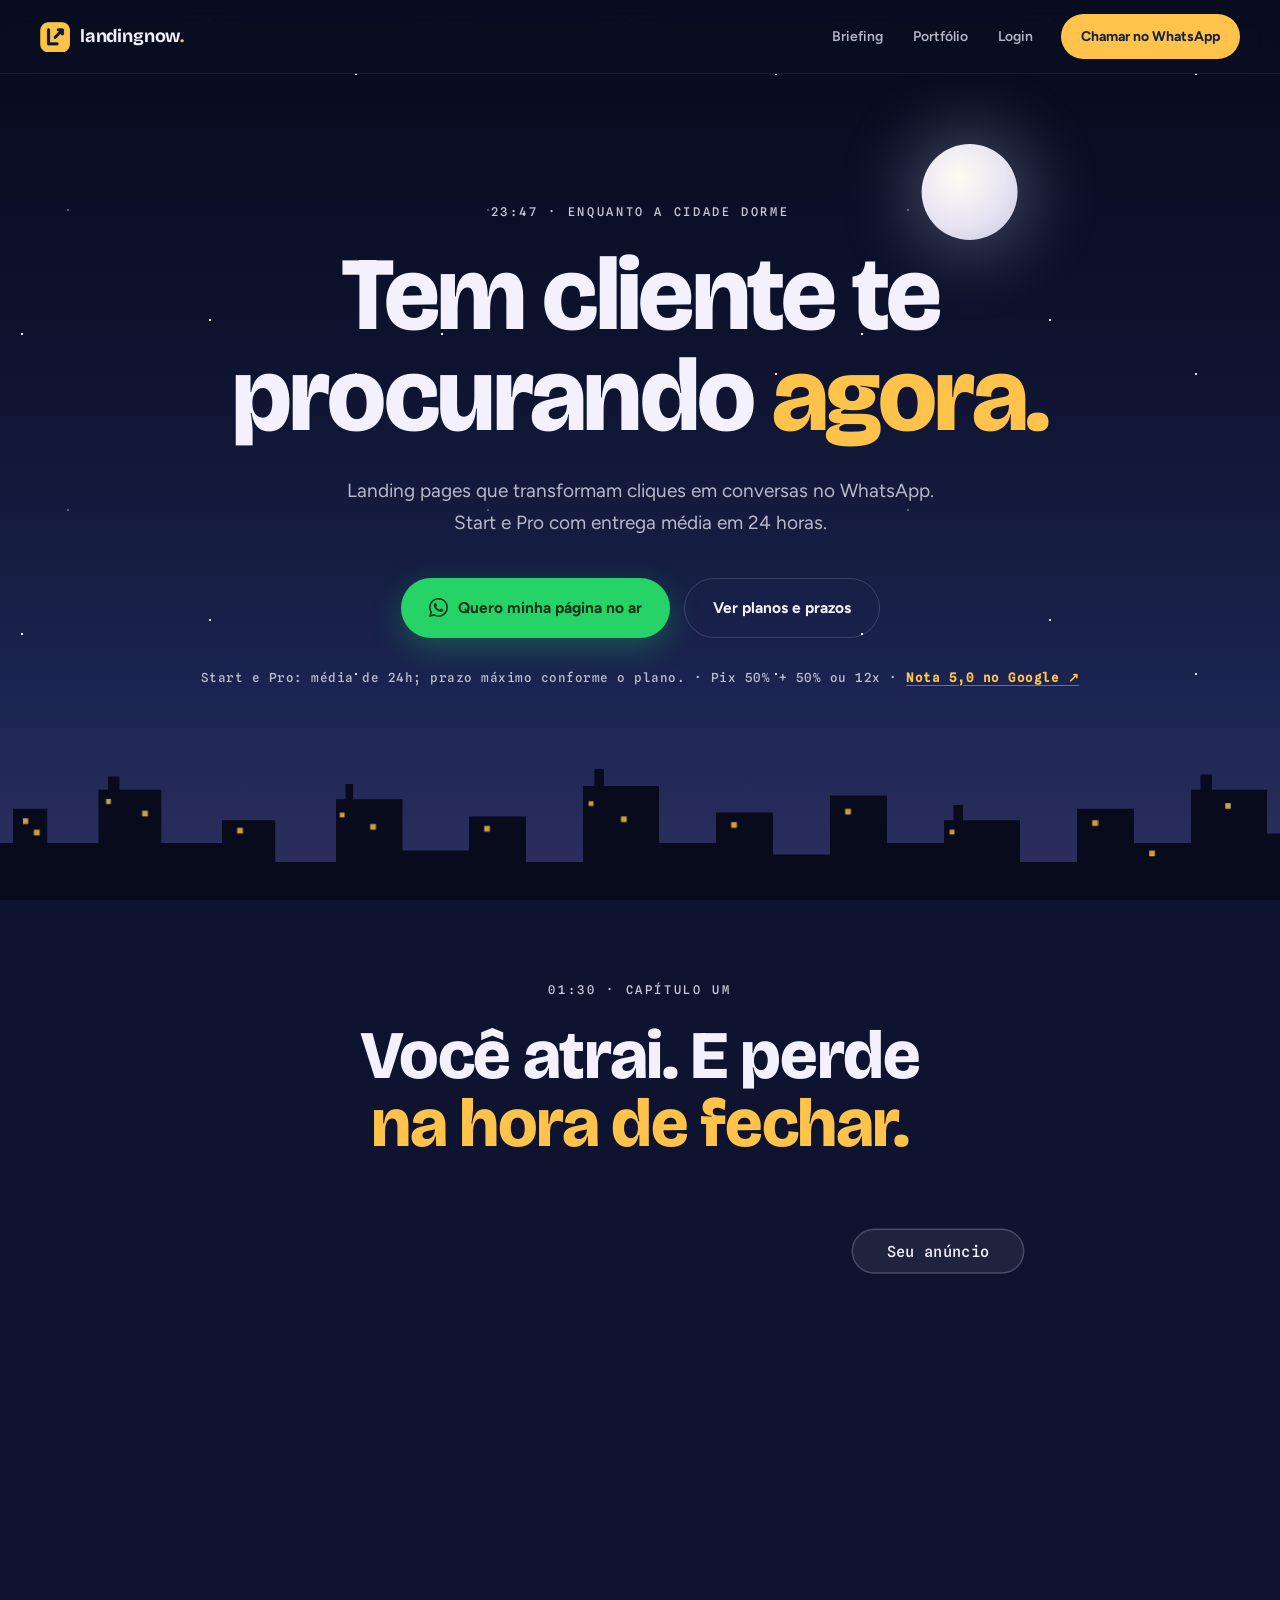
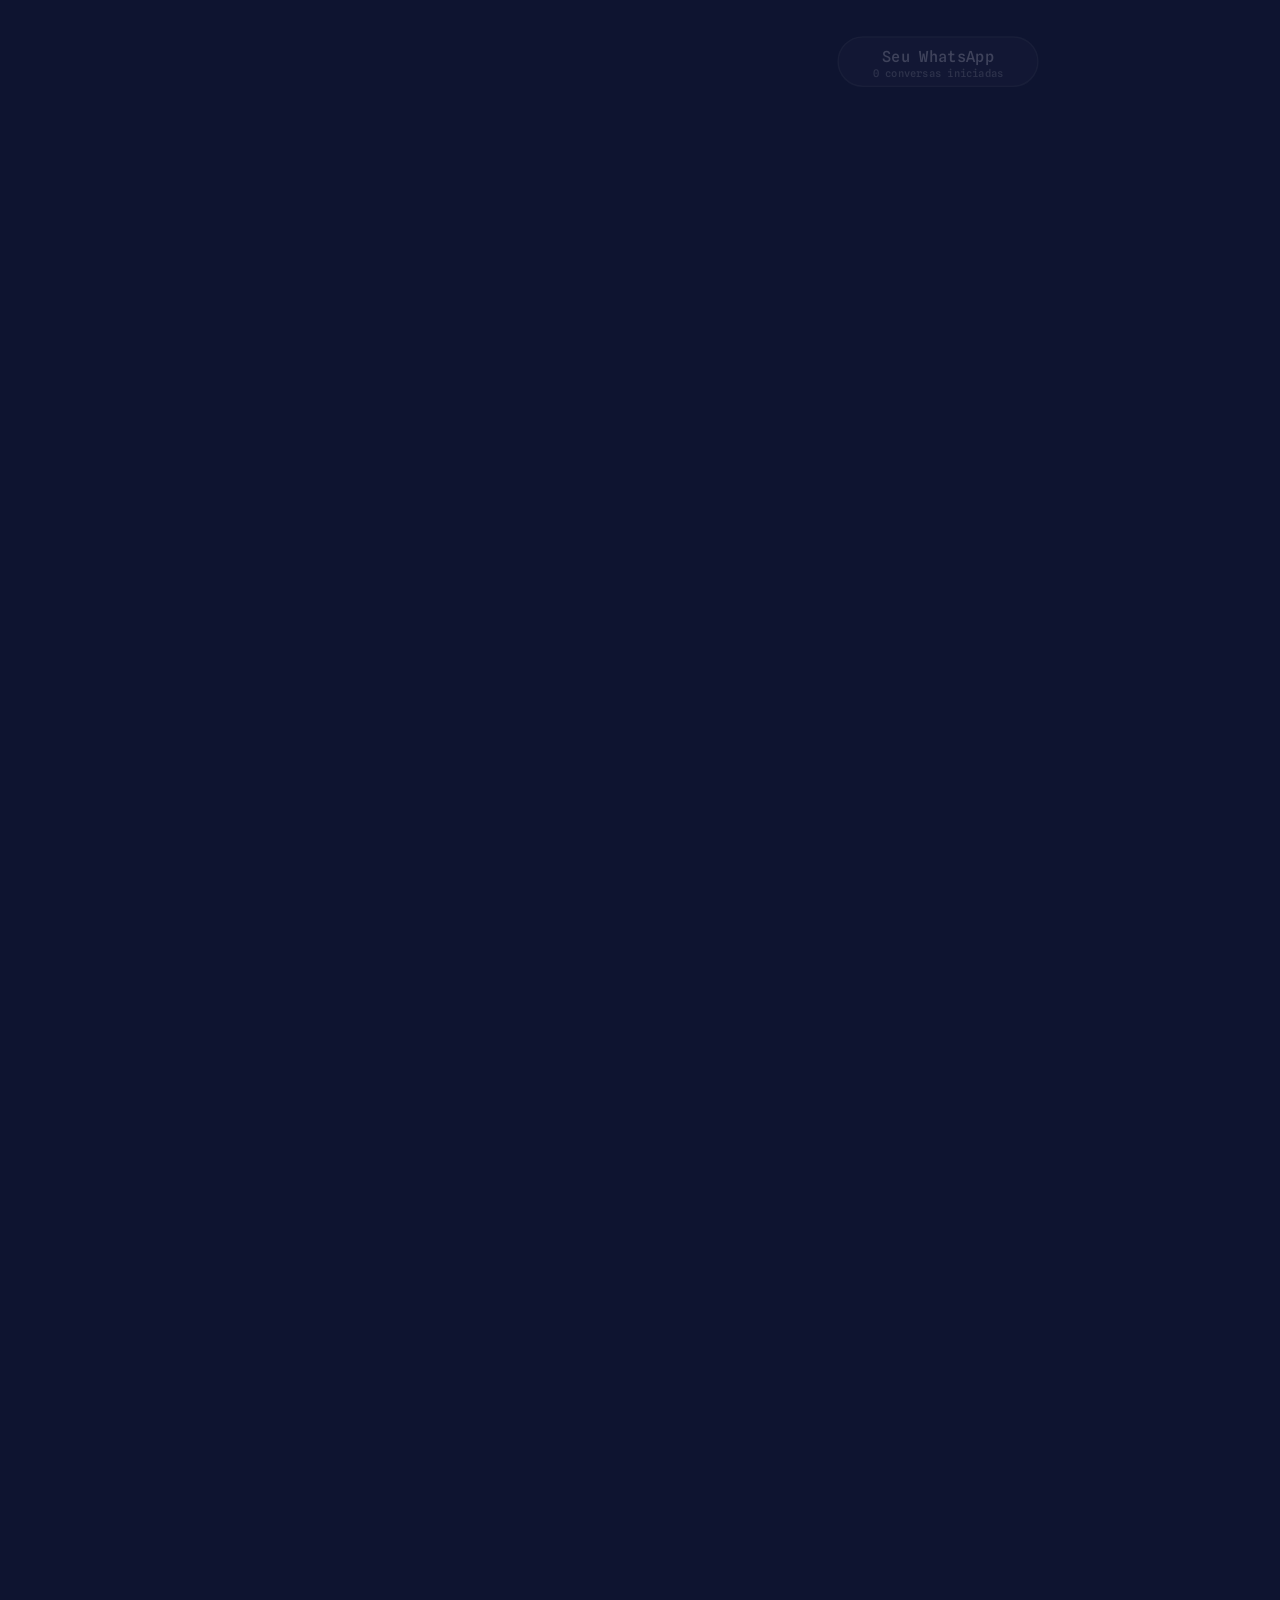
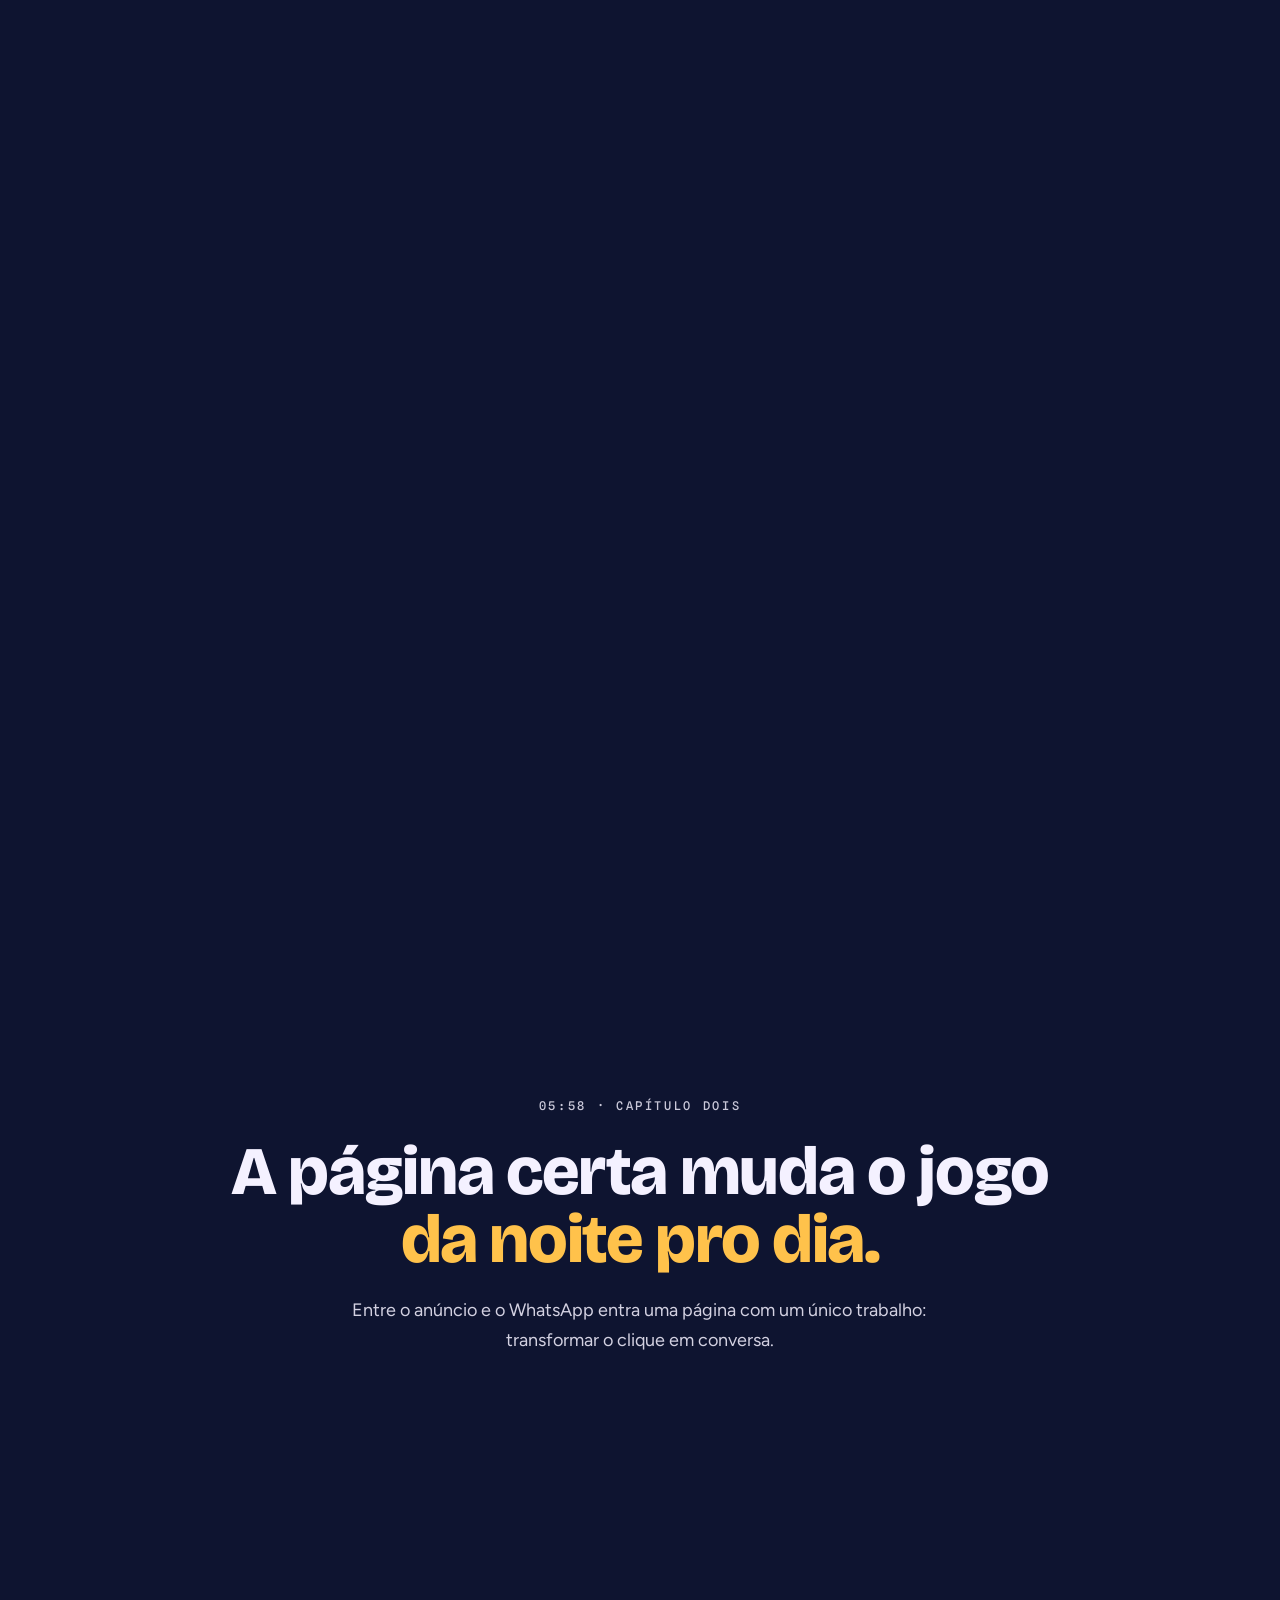
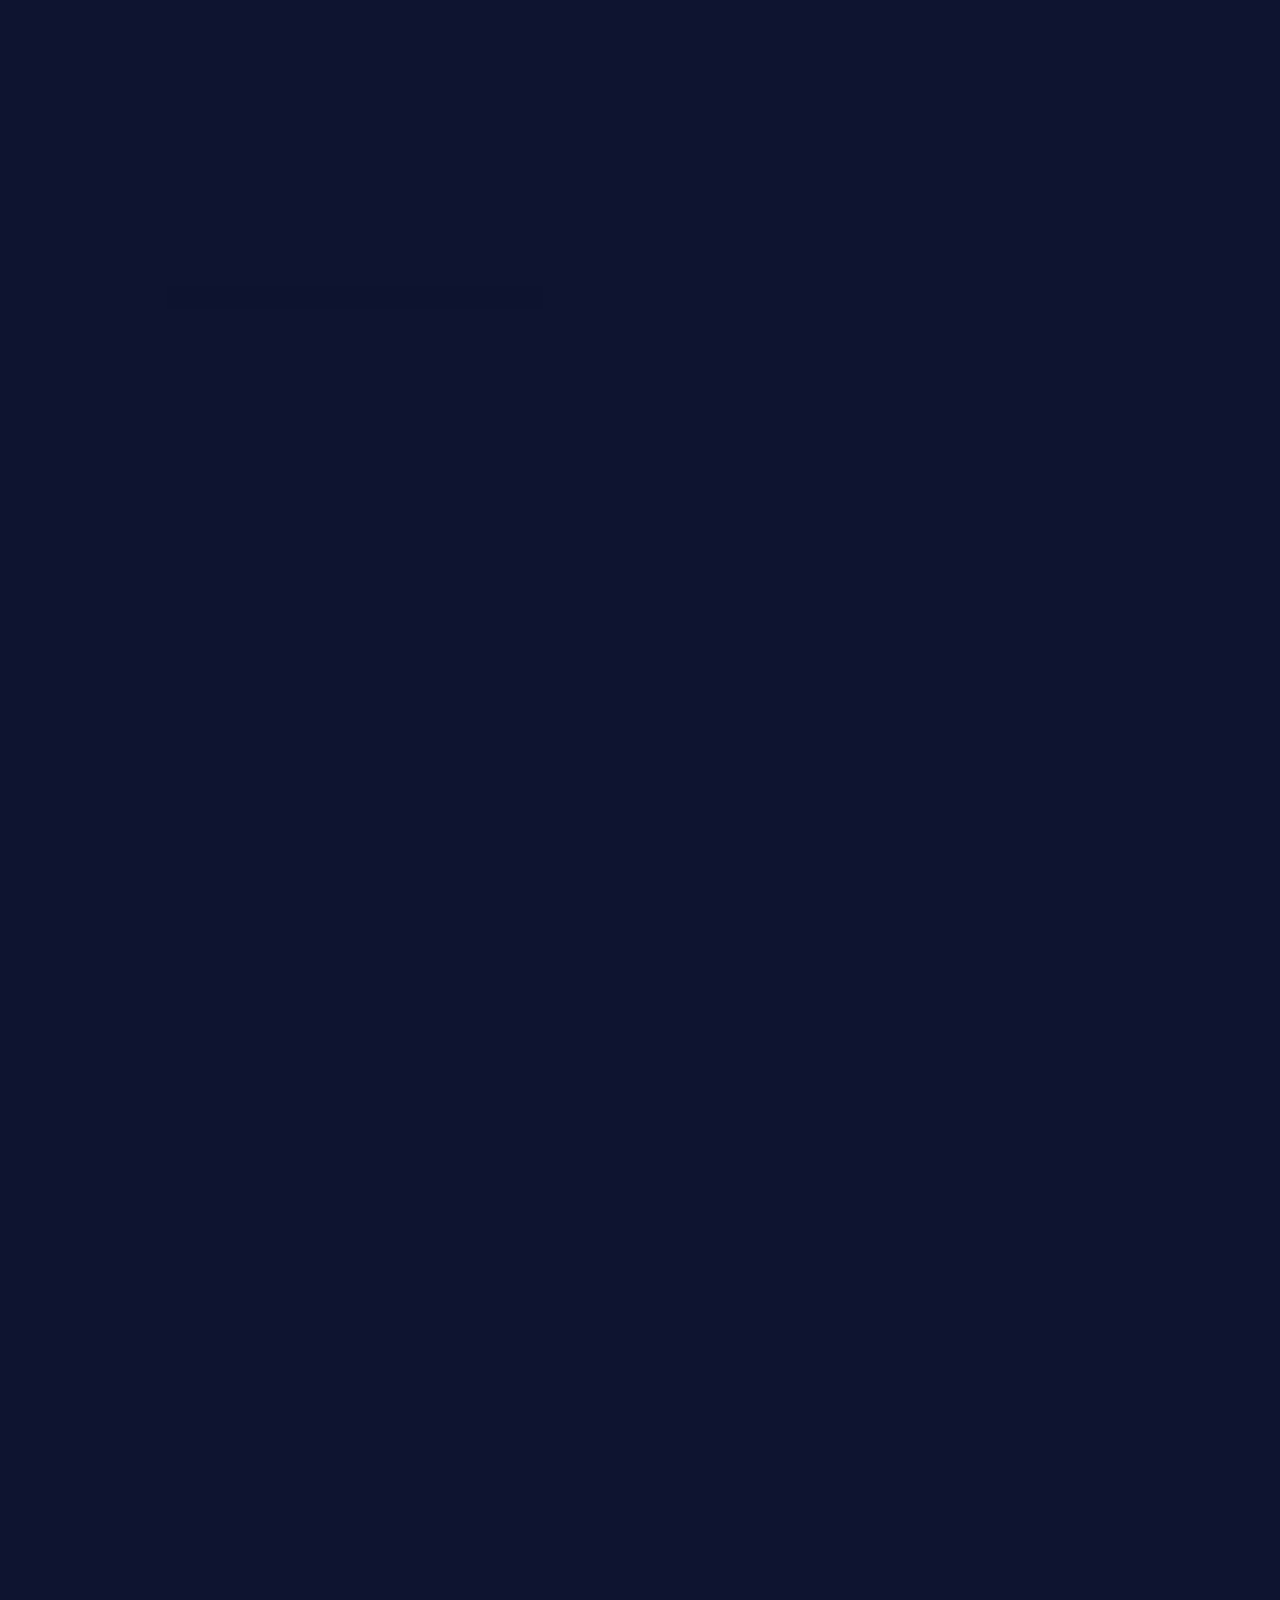
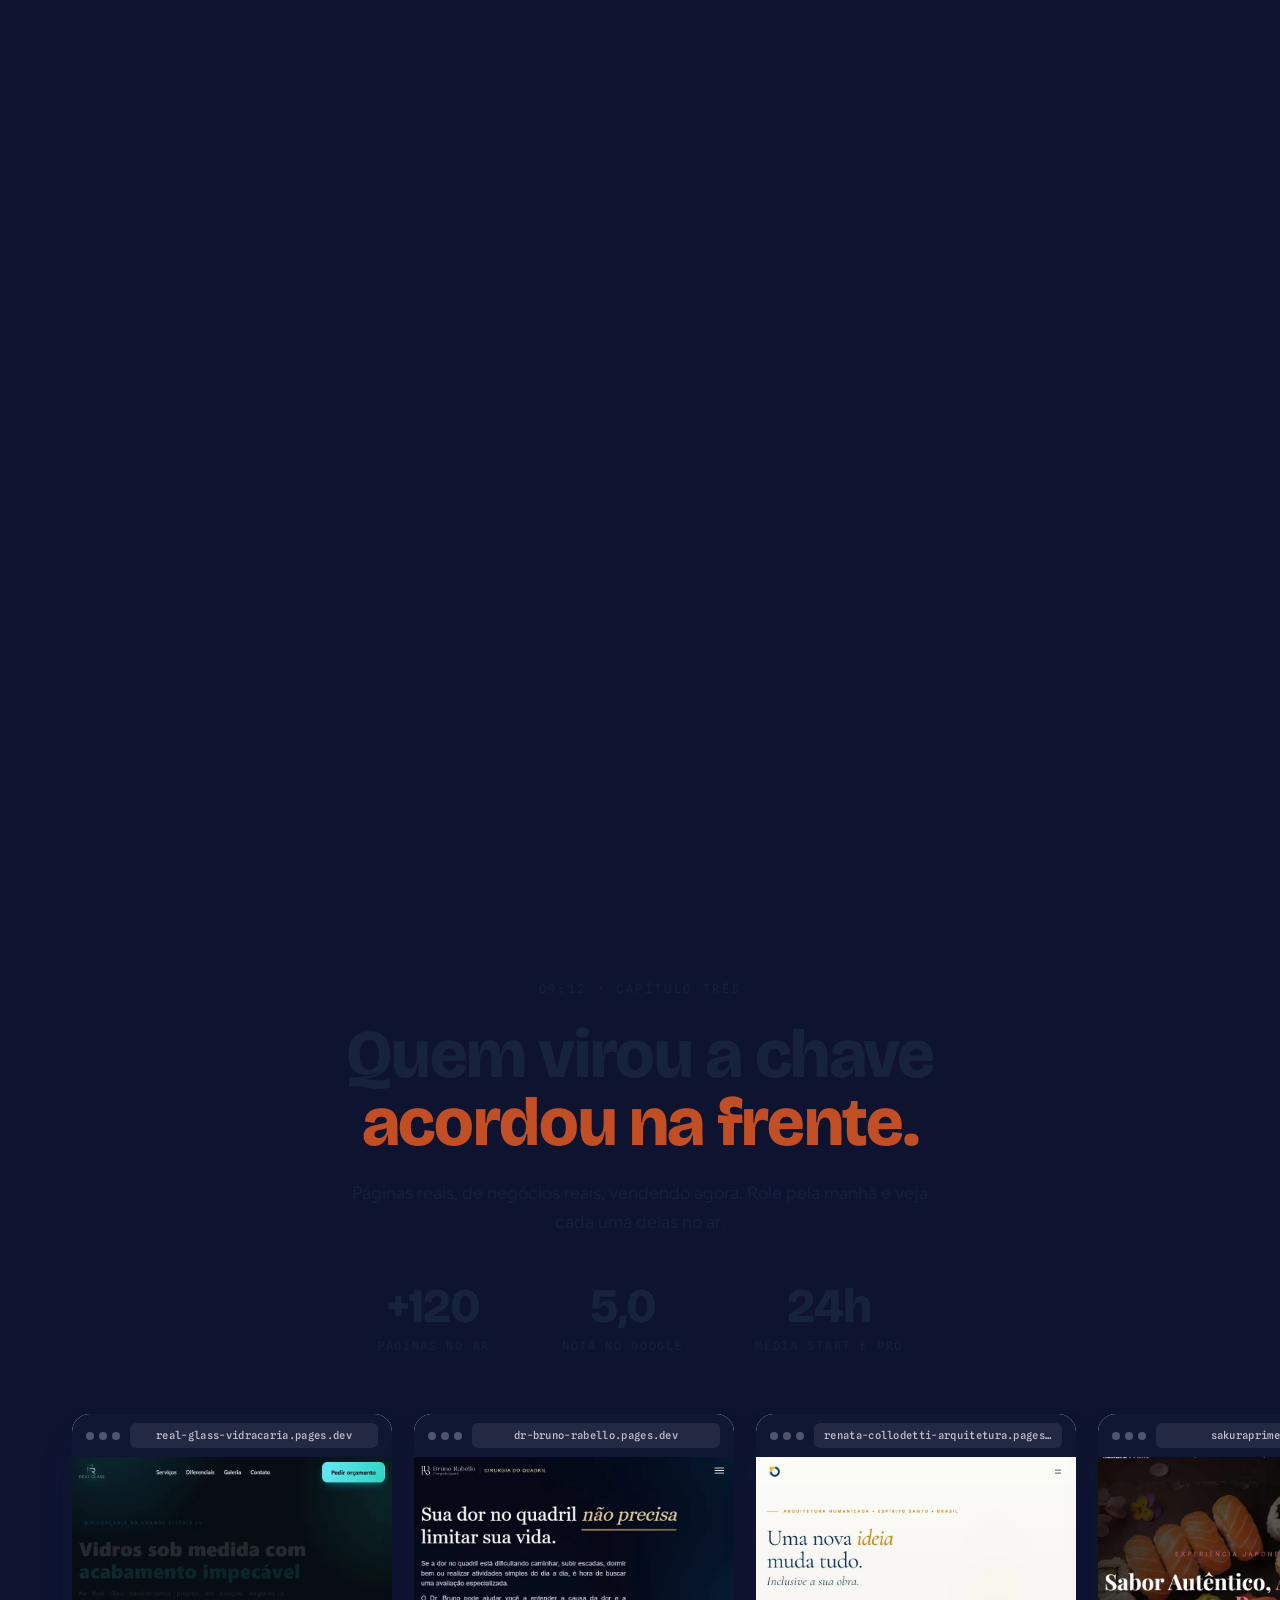
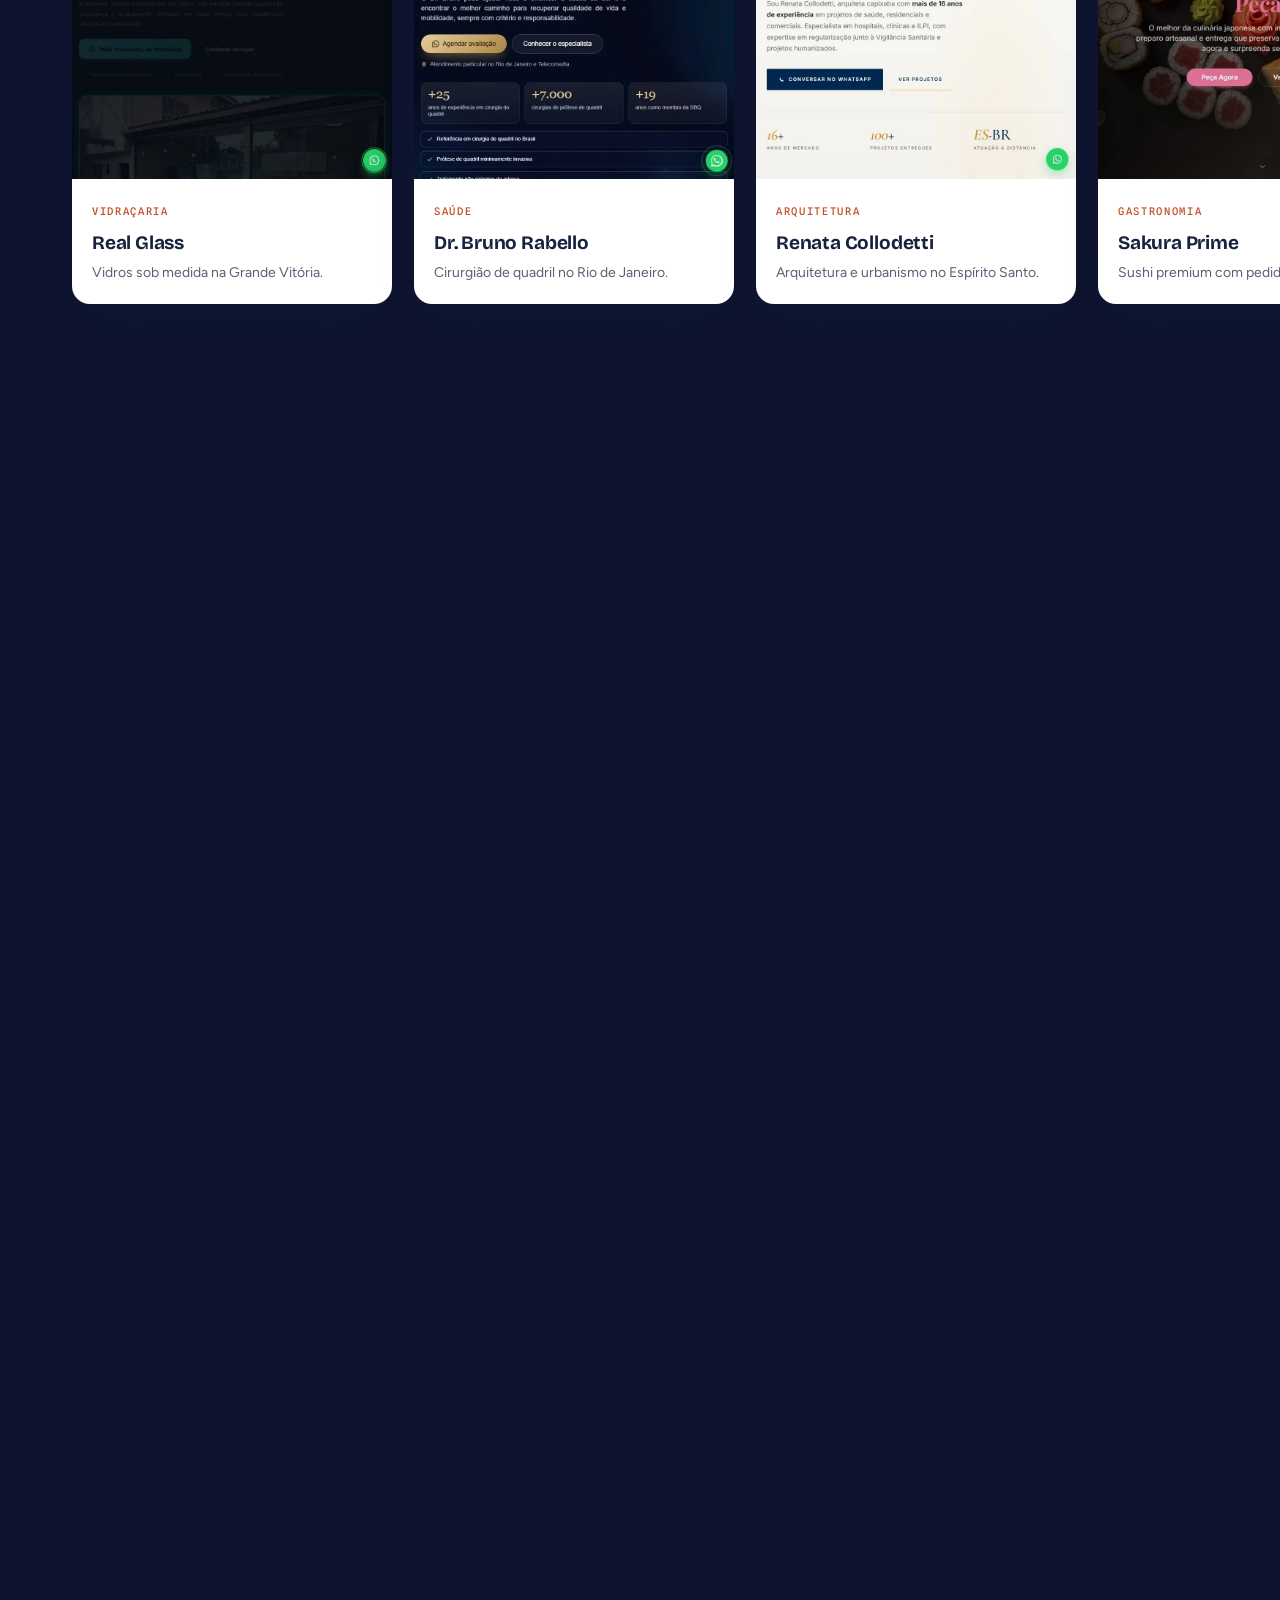
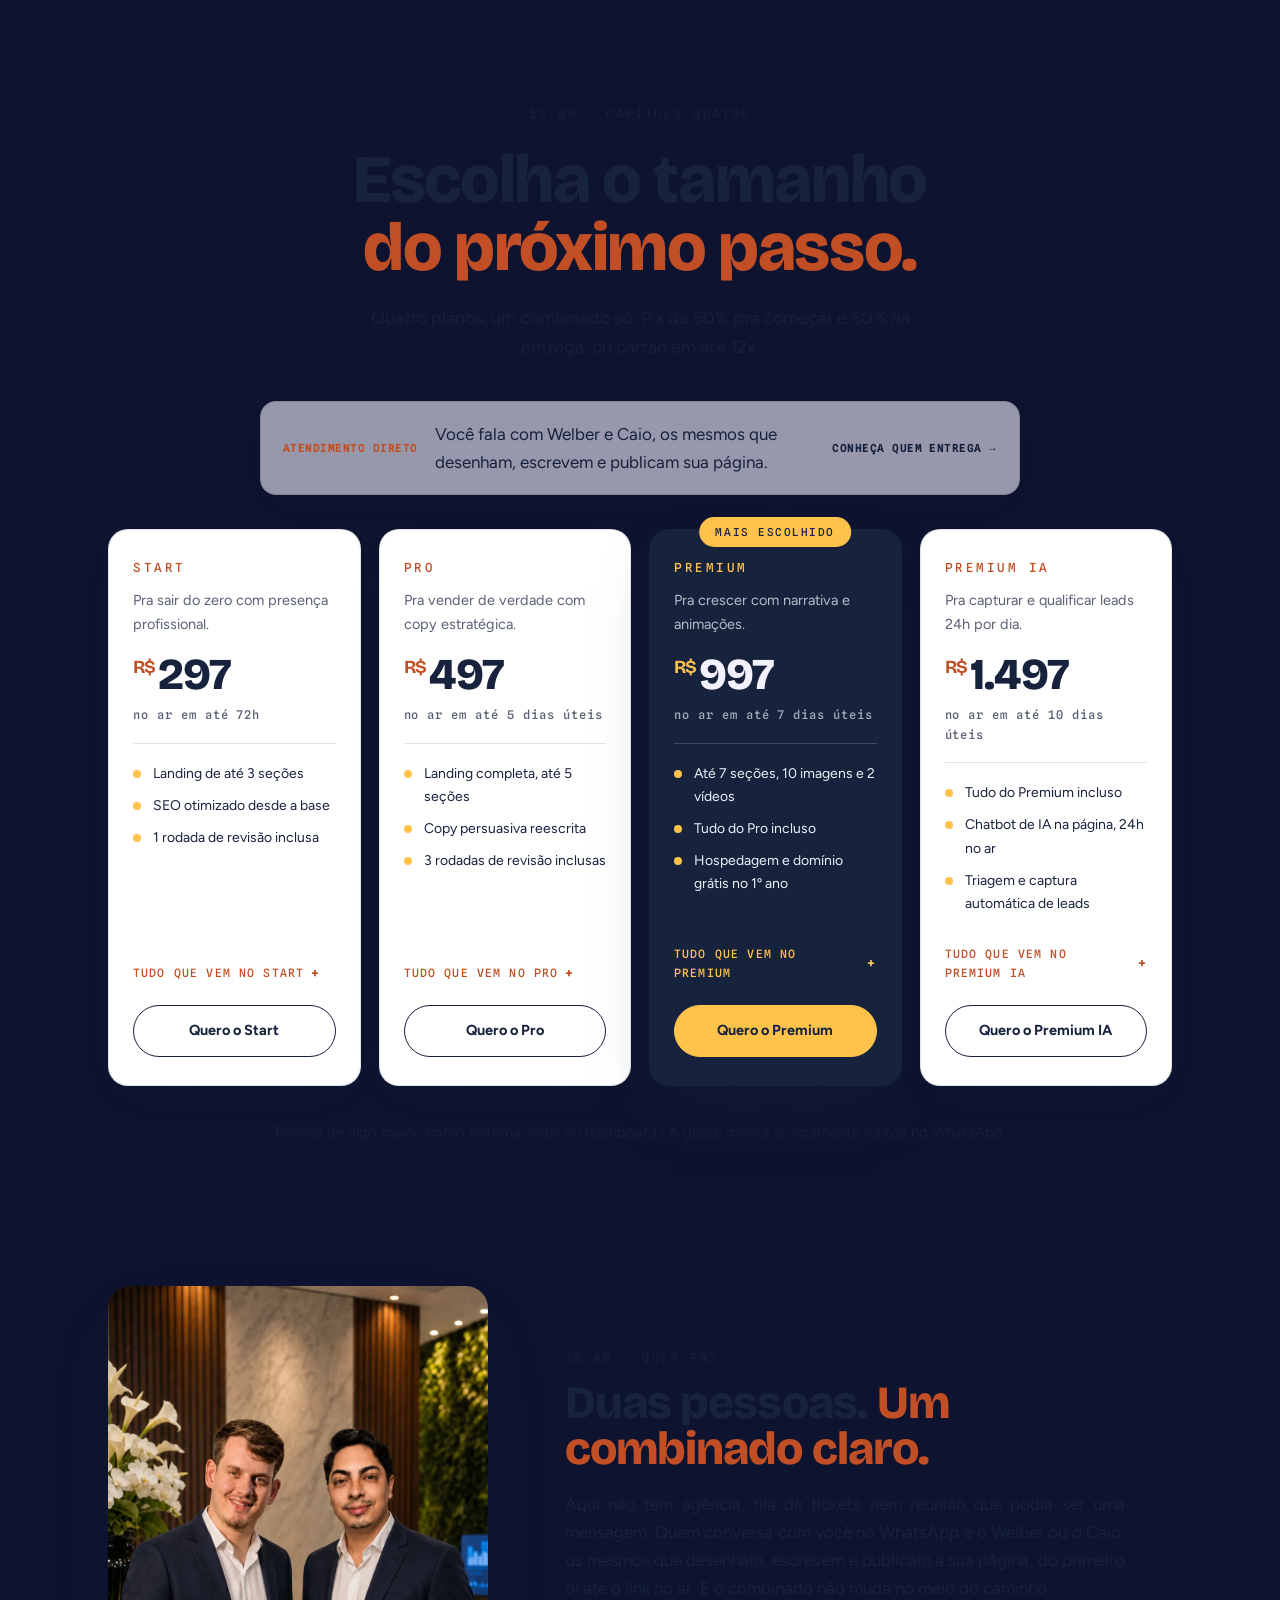
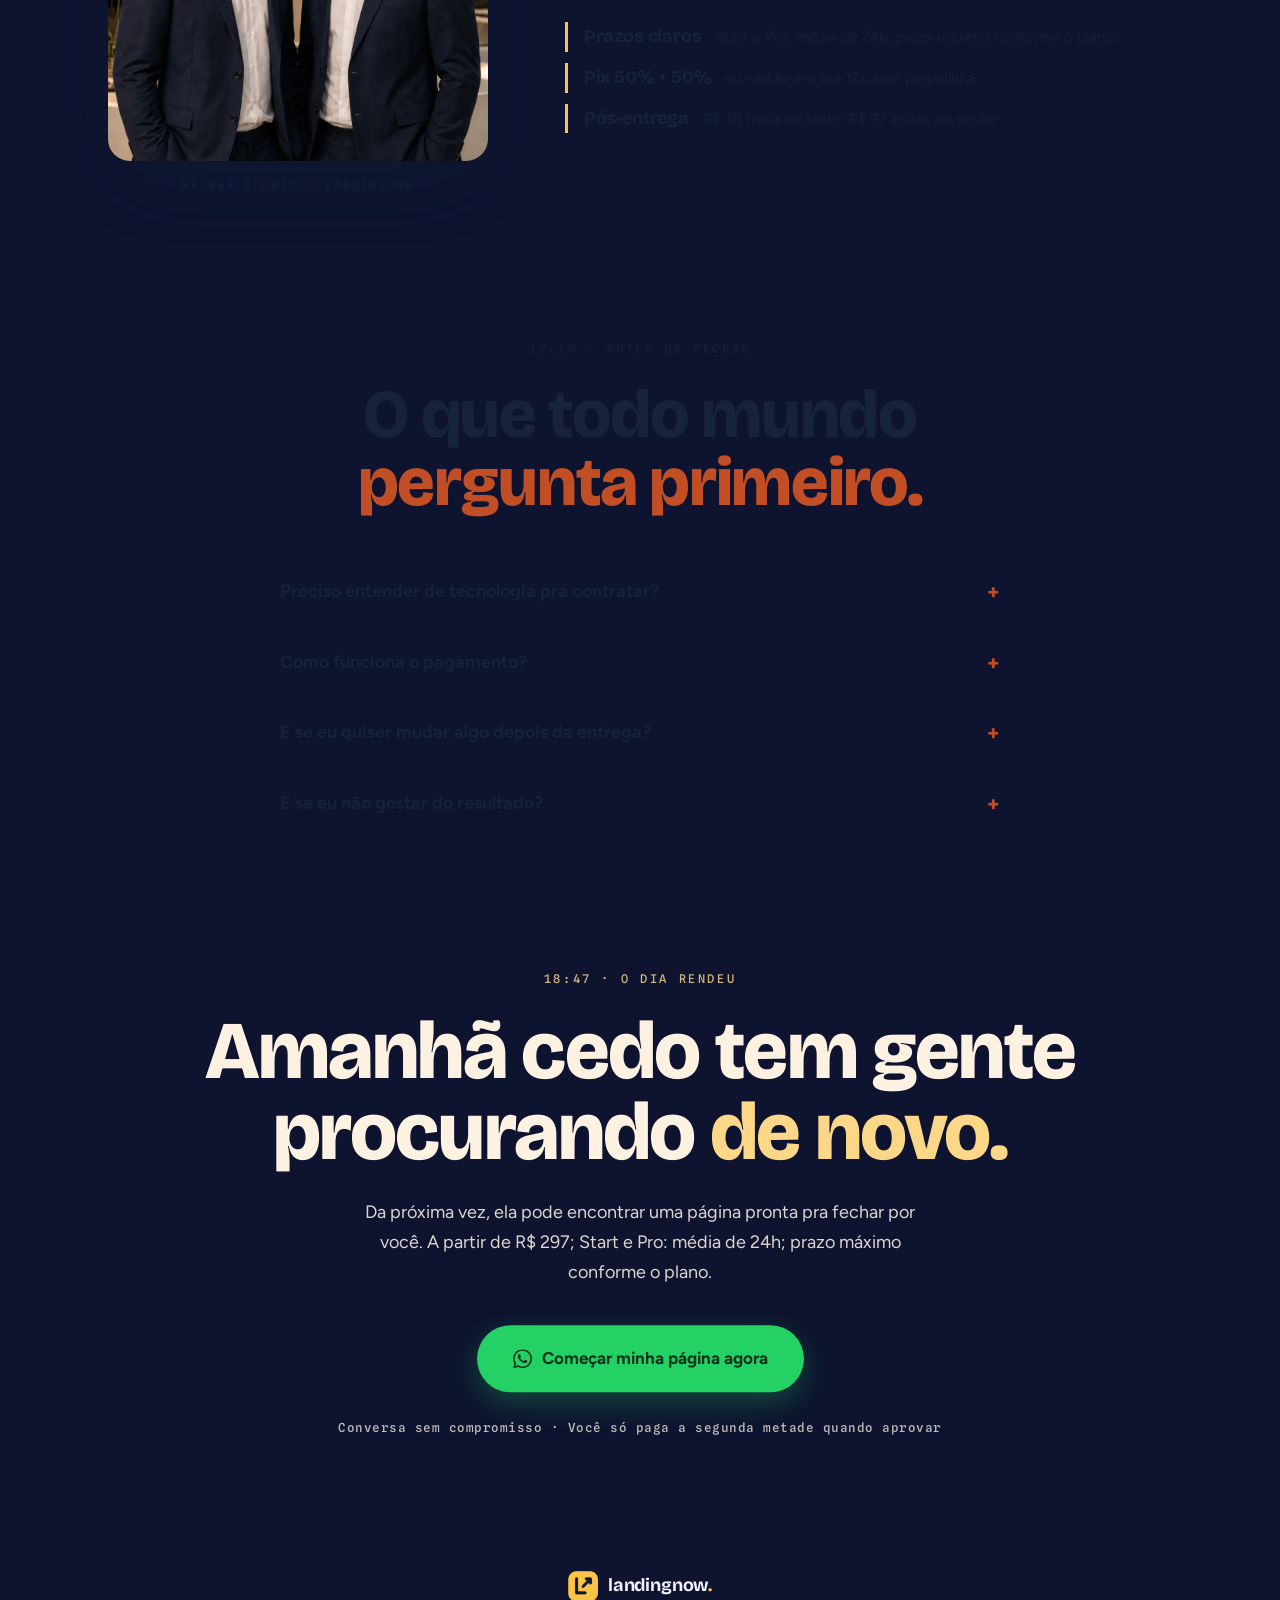
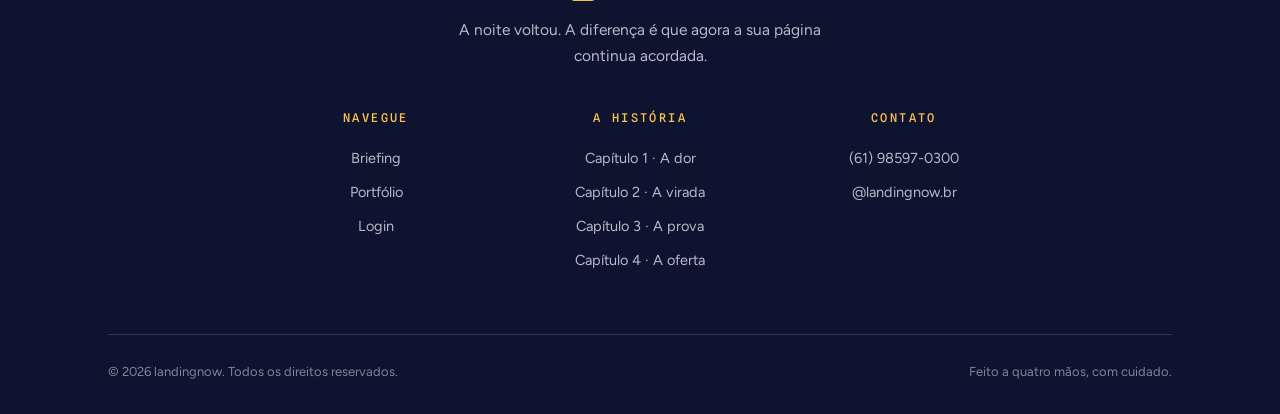
==== commit 936b9d65: "fix: clarify delivery timing and footer location" ====
--- a/index.html
+++ b/index.html
@@ -281,7 +281,7 @@
       </a>
       <a class="btn btn-ghost" href="#oferta">Ver planos e prazos</a>
     </div>
-    <p class="hero-facts">Média de 24h para Start e Pro · Pix 50% + 50% ou 12x · <a class="google-proof" href="https://share.google/kcG03yAl2QiHq6T3Y" target="_blank" rel="noopener" aria-label="Ver nota 5,0 da LandingNow no Google">Nota 5,0 no Google <span aria-hidden="true">↗</span></a></p>
+    <p class="hero-facts">Start e Pro: média de 24h; prazo máximo conforme o plano. · Pix 50% + 50% ou 12x · <a class="google-proof" href="https://share.google/kcG03yAl2QiHq6T3Y" target="_blank" rel="noopener" aria-label="Ver nota 5,0 da LandingNow no Google">Nota 5,0 no Google <span aria-hidden="true">↗</span></a></p>
   </div>
   <div class="scroll-cue" aria-hidden="true">
     <span class="scroll-cue-text">role, a noite passa</span>
@@ -569,7 +569,7 @@
       <h2 class="ch-title ch-title-left ch-title-quem">Duas pessoas. <em>Um combinado claro.</em></h2>
       <p class="prose">Aqui não tem agência, fila de tickets nem reunião que podia ser uma mensagem. Quem conversa com você no WhatsApp é o Welber ou o Caio, os mesmos que desenham, escrevem e publicam a sua página, do primeiro oi até o link no ar. E o combinado não muda no meio do caminho:</p>
       <ul class="quem-lista">
-        <li><strong>Até 10 dias</strong><span>Start e Pro: média de 24h; Premium: até 10 dias</span></li>
+        <li><strong>Prazos claros</strong><span>Start e Pro: média de 24h; prazo máximo conforme o plano.</span></li>
         <li><strong>Pix 50% + 50%</strong><span>ou cartão em até 12x, sem pegadinha</span></li>
         <li><strong>Pós-entrega</strong><span>R$ 49 troca de texto, R$ 97 ajuste de seção</span></li>
       </ul>
@@ -610,7 +610,7 @@
   <div class="ch-frame">
     <p class="stamp stamp-final">18:47 · o dia rendeu</p>
     <h2 class="final-title">Amanhã cedo tem gente<br>procurando <em>de novo.</em></h2>
-    <p class="final-sub">Da próxima vez, ela pode encontrar uma página pronta pra fechar por você. A partir de R$ 297; Start e Pro, em média, prontos em 24h.</p>
+    <p class="final-sub">Da próxima vez, ela pode encontrar uma página pronta pra fechar por você. A partir de R$ 297; Start e Pro: média de 24h; prazo máximo conforme o plano.</p>
     <a class="btn btn-zap btn-final" href="https://wa.me/5561985970300?text=Ol%C3%A1!%20Quero%20colocar%20minha%20p%C3%A1gina%20no%20ar">
       <svg class="btn-ico" aria-hidden="true"><use href="#zapIcon"/></svg>
       Começar minha página agora
@@ -649,7 +649,6 @@
         <h3>Contato</h3>
         <a href="https://wa.me/5561985970300" target="_blank" rel="noopener">(61) 98597-0300</a>
         <a href="https://www.instagram.com/landingnow.br/" target="_blank" rel="noopener">@landingnow.br</a>
-        <span>Brasília, DF</span>
       </div>
     </div>
     <div class="footer-bottom">
--- a/styles.css
+++ b/styles.css
@@ -303,9 +303,16 @@
 .dor-chip-bottom rect{stroke:rgba(244,241,255,.14)}
 .dor-chip-bottom text{fill:var(--luz-suave)}
 .dor-chip-sub{font-size:11px !important;fill:rgba(244,241,255,.45) !important}
-.dor-gap-line{stroke:rgba(255,107,74,.6);stroke-width:1.5;stroke-dasharray:7 8}
-.dor-gap-text{fill:#FF9A7E;font-family:var(--f-mono);font-size:12px;letter-spacing:.1em}
-.lead{fill:var(--sol)}
+.dor-click-path,.dor-route-break{fill:none;stroke-linecap:round;stroke-dasharray:7 9;stroke-width:2}
+.dor-click-path{stroke:var(--sol)}
+.dor-route-break{stroke:#FF9A7E}
+.dor-route-x{fill:none;stroke:#FF6B4A;stroke-width:2.5;stroke-linecap:round}
+.dor-click{fill:var(--sol);stroke:#FFEDB8;stroke-width:3;filter:drop-shadow(0 0 8px rgba(255,194,75,.75))}
+.dor-page-missing>rect:first-child{fill:rgba(7,11,28,.72);stroke:rgba(255,154,126,.78);stroke-width:1.5}
+.dor-page-bar{fill:rgba(244,241,255,.06);stroke:none !important}
+.dor-page-missing circle{fill:rgba(244,241,255,.28)}
+.dor-page-label{fill:var(--luz);font-family:var(--f-display);font-size:20px;font-weight:700;letter-spacing:-.01em}
+.dor-page-empty{fill:#FFB09D;font-family:var(--f-mono);font-size:11px;letter-spacing:.02em}
 .dor-counter{
   font-family:var(--f-mono);font-size:13px;letter-spacing:.05em;color:#FF9A7E;
   text-align:center;
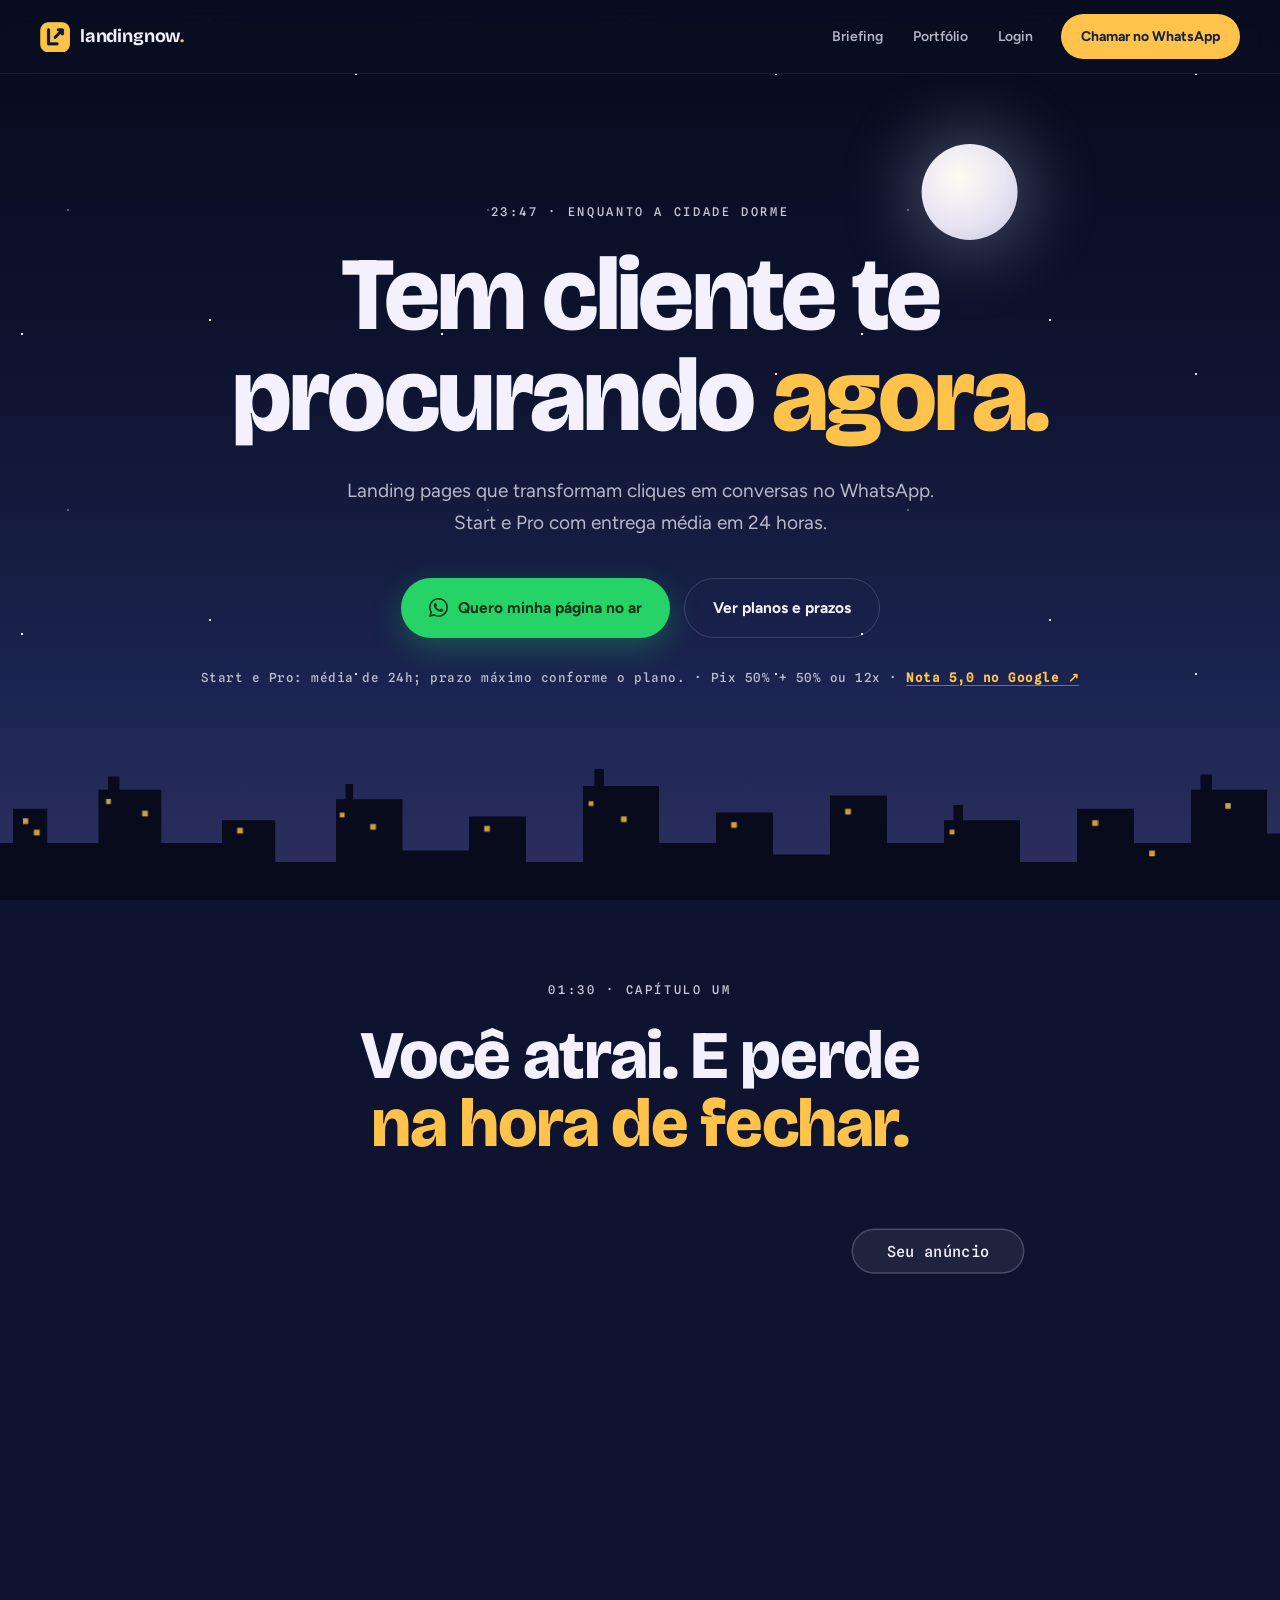
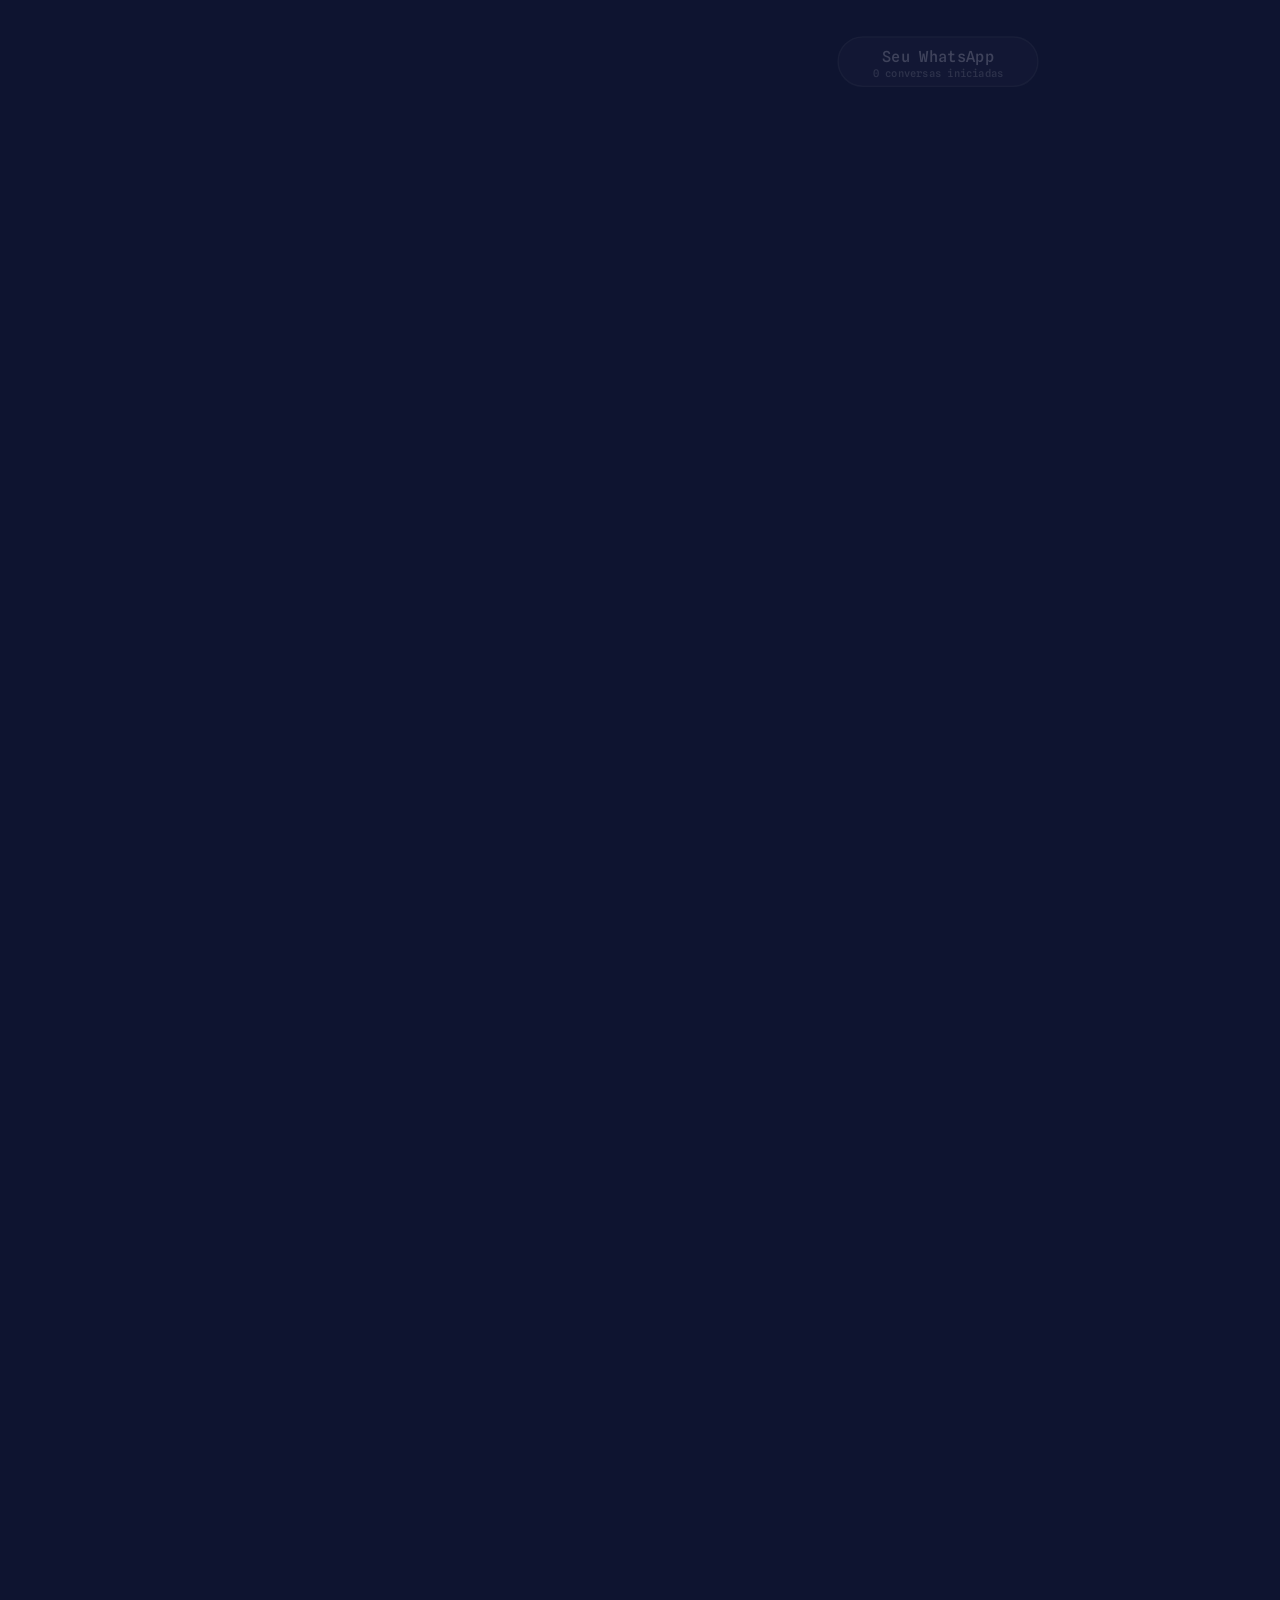
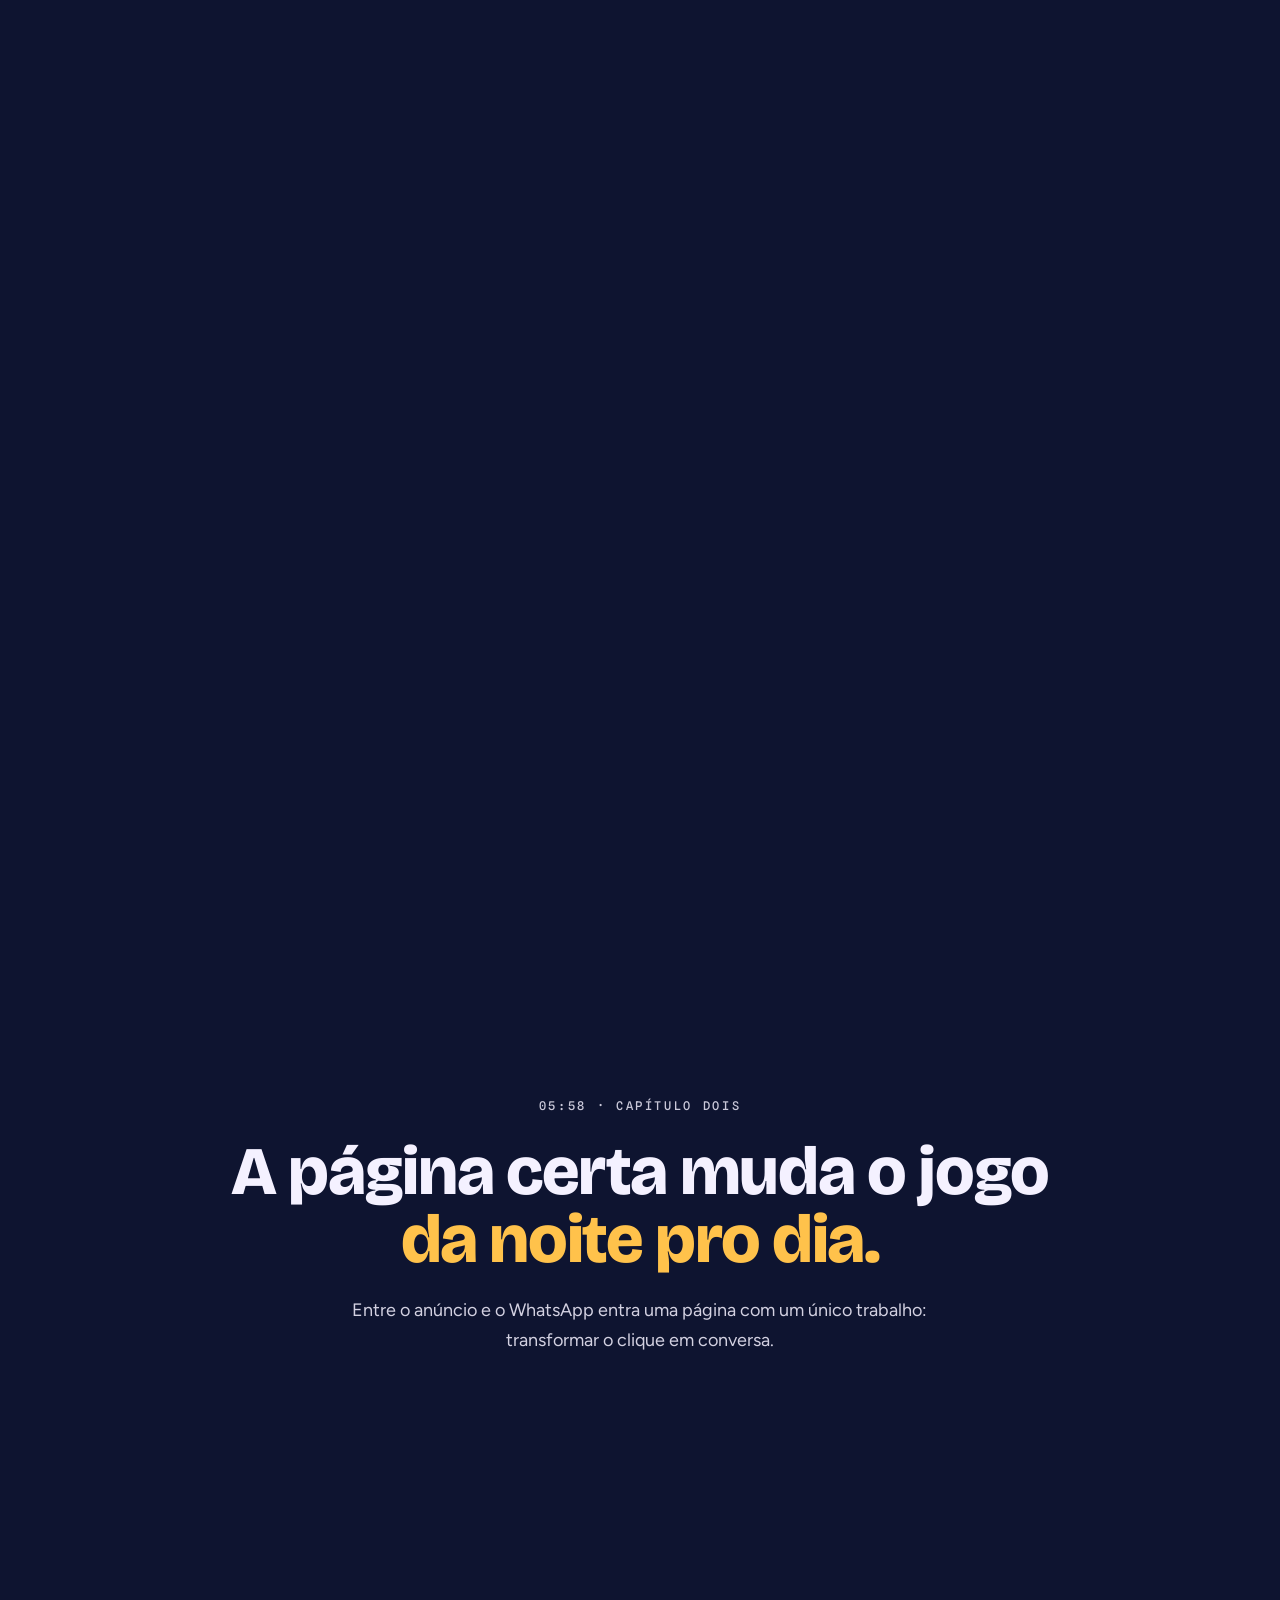
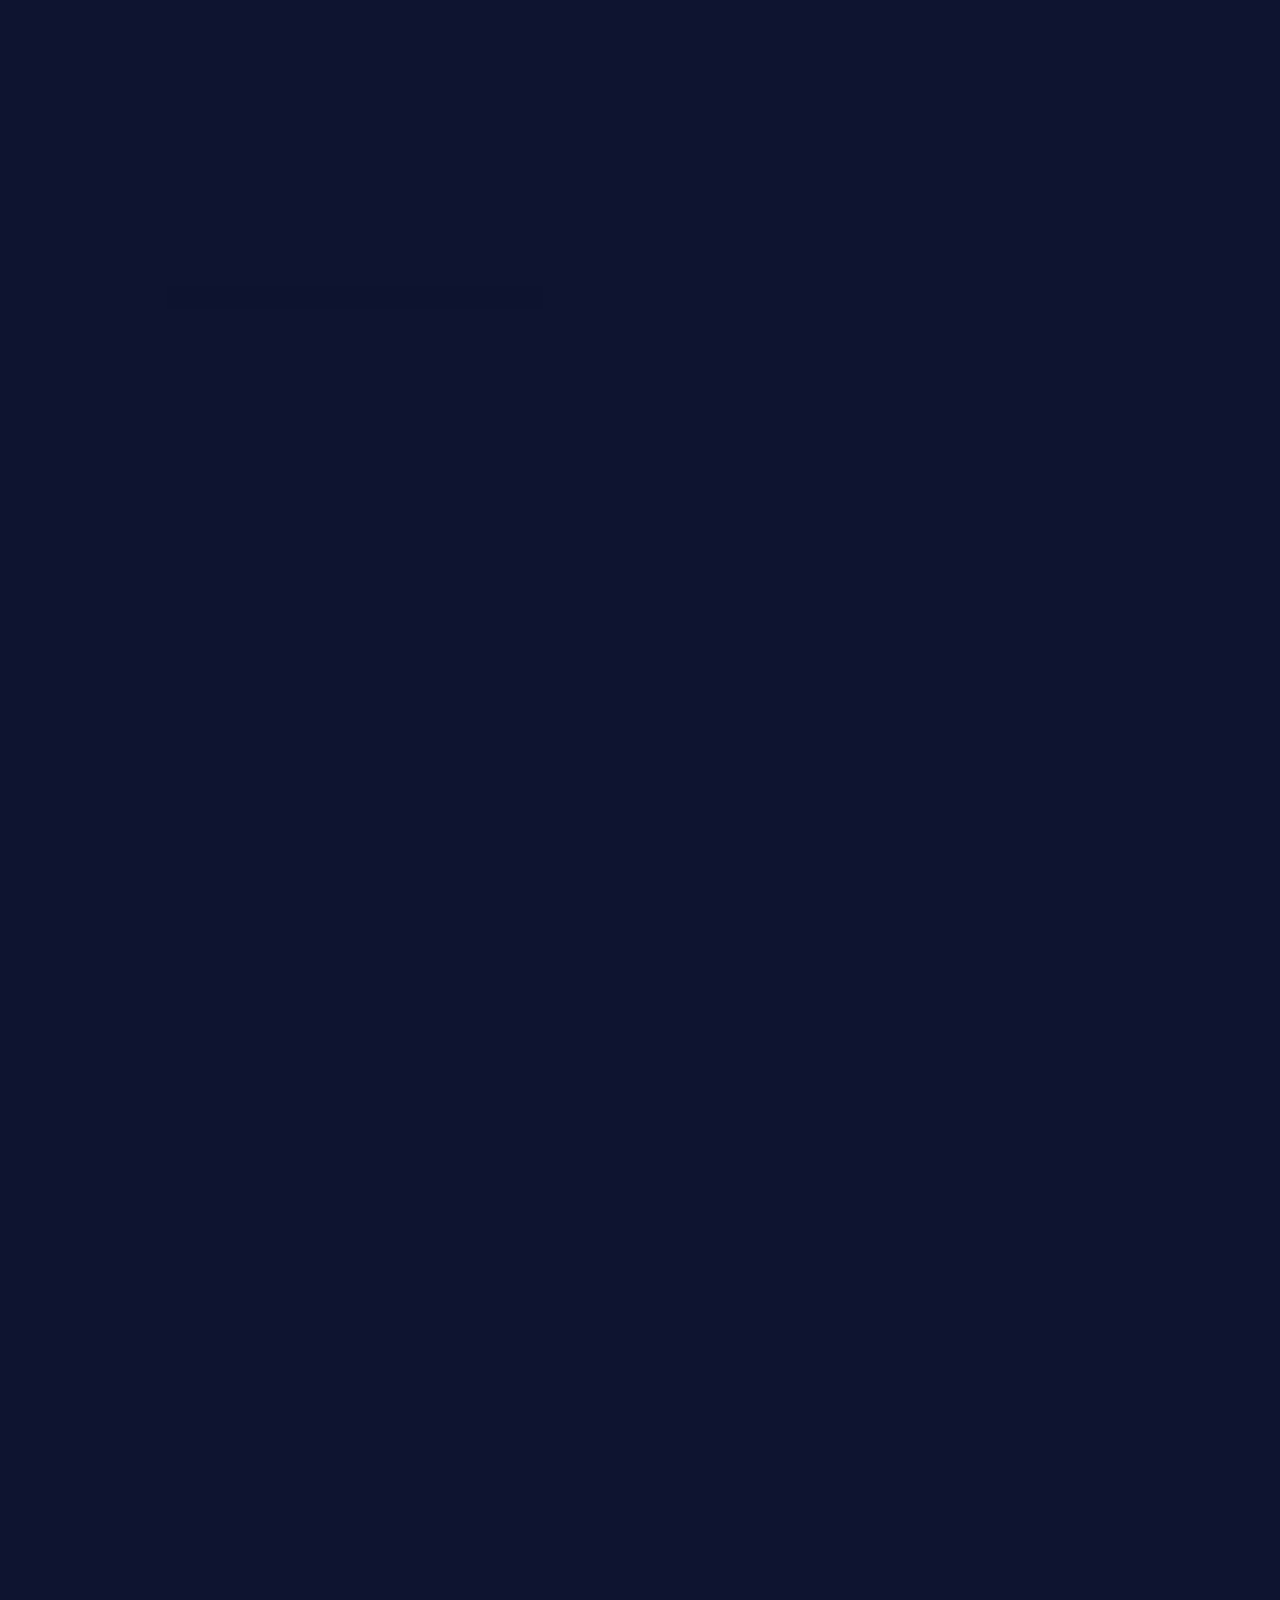
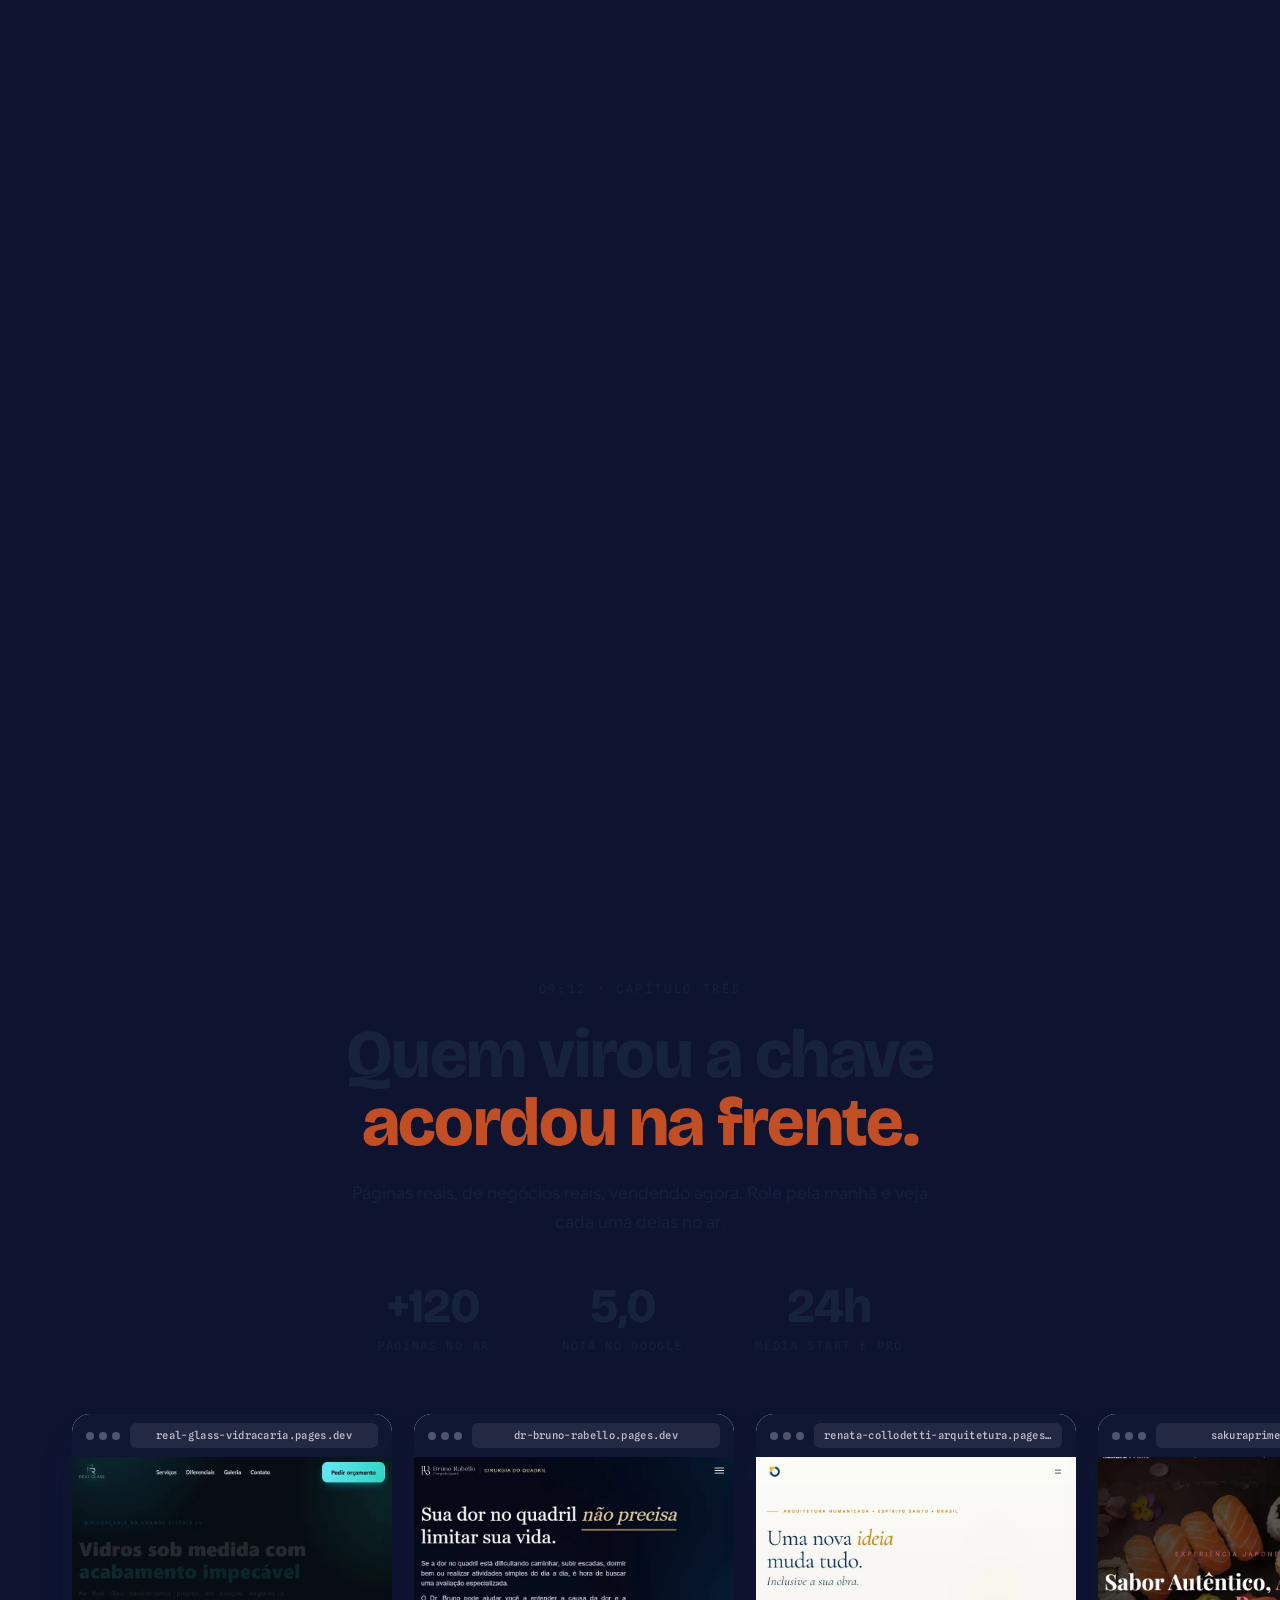
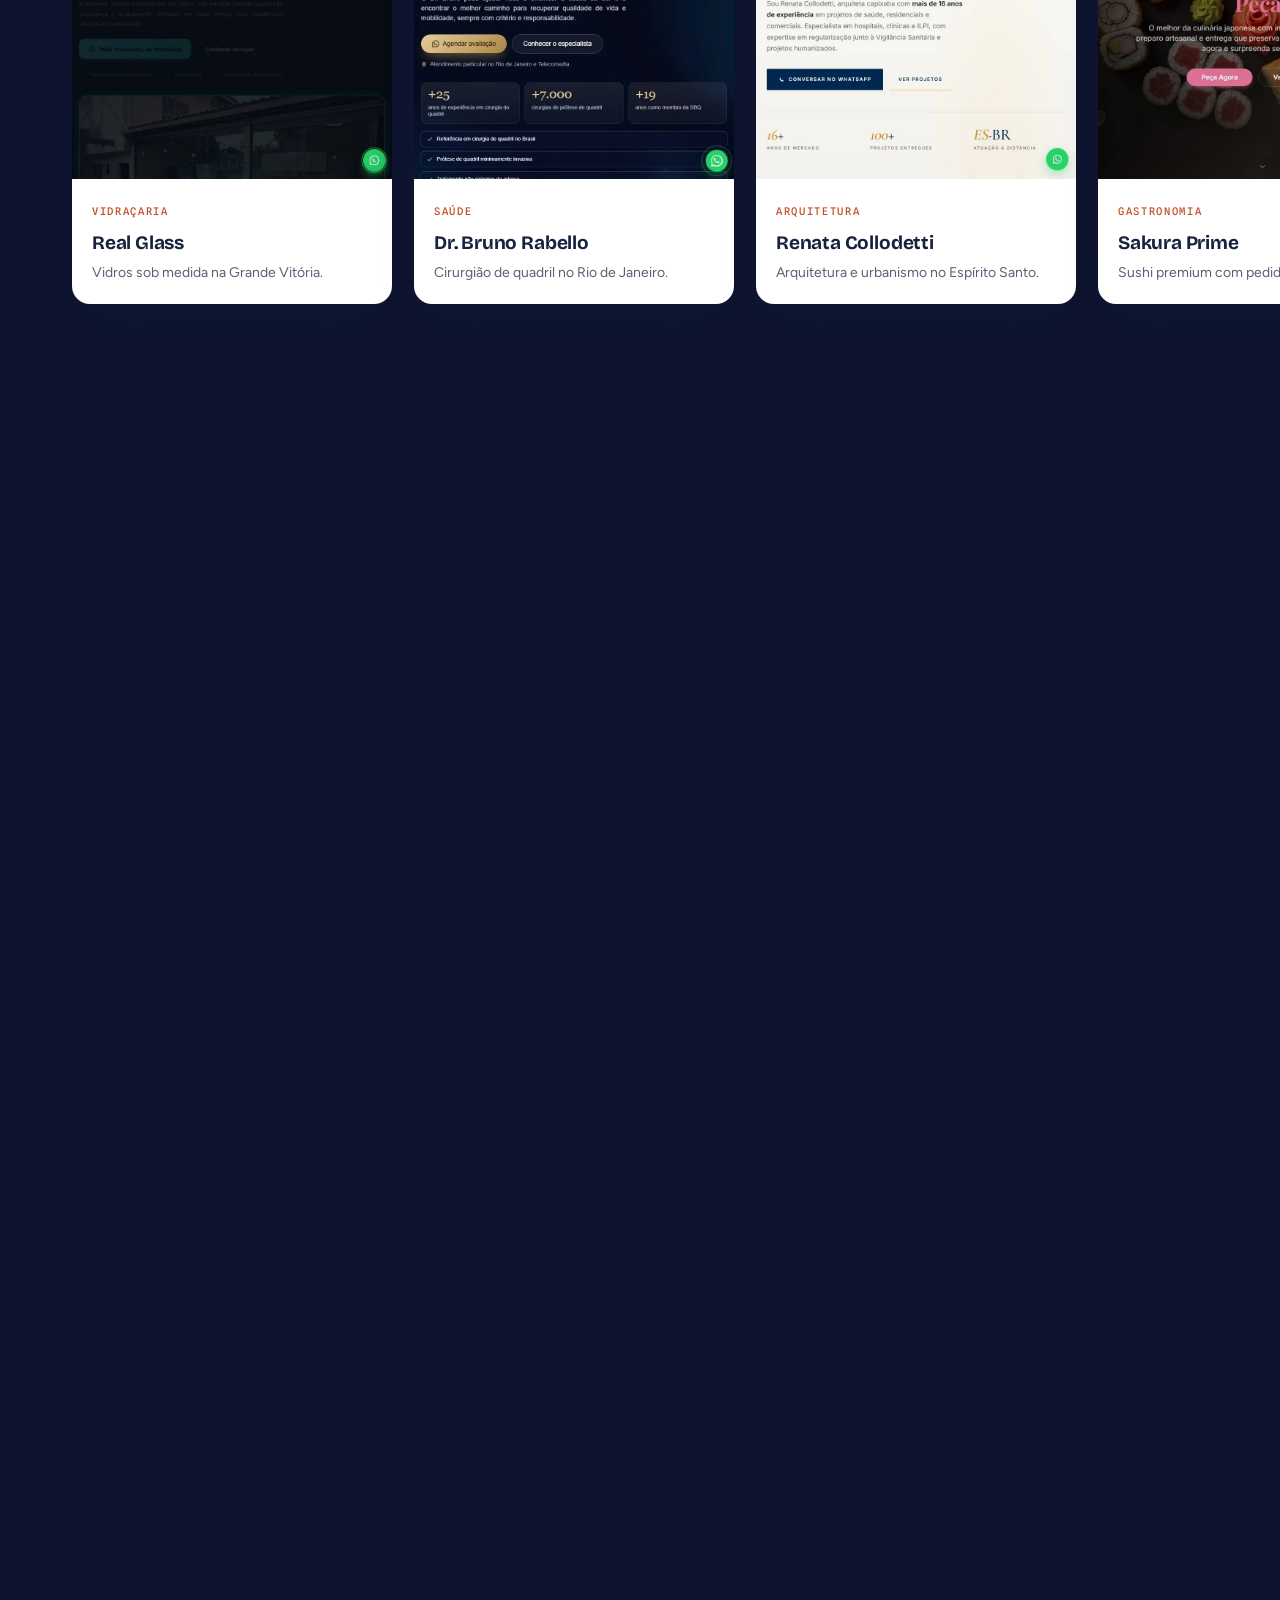
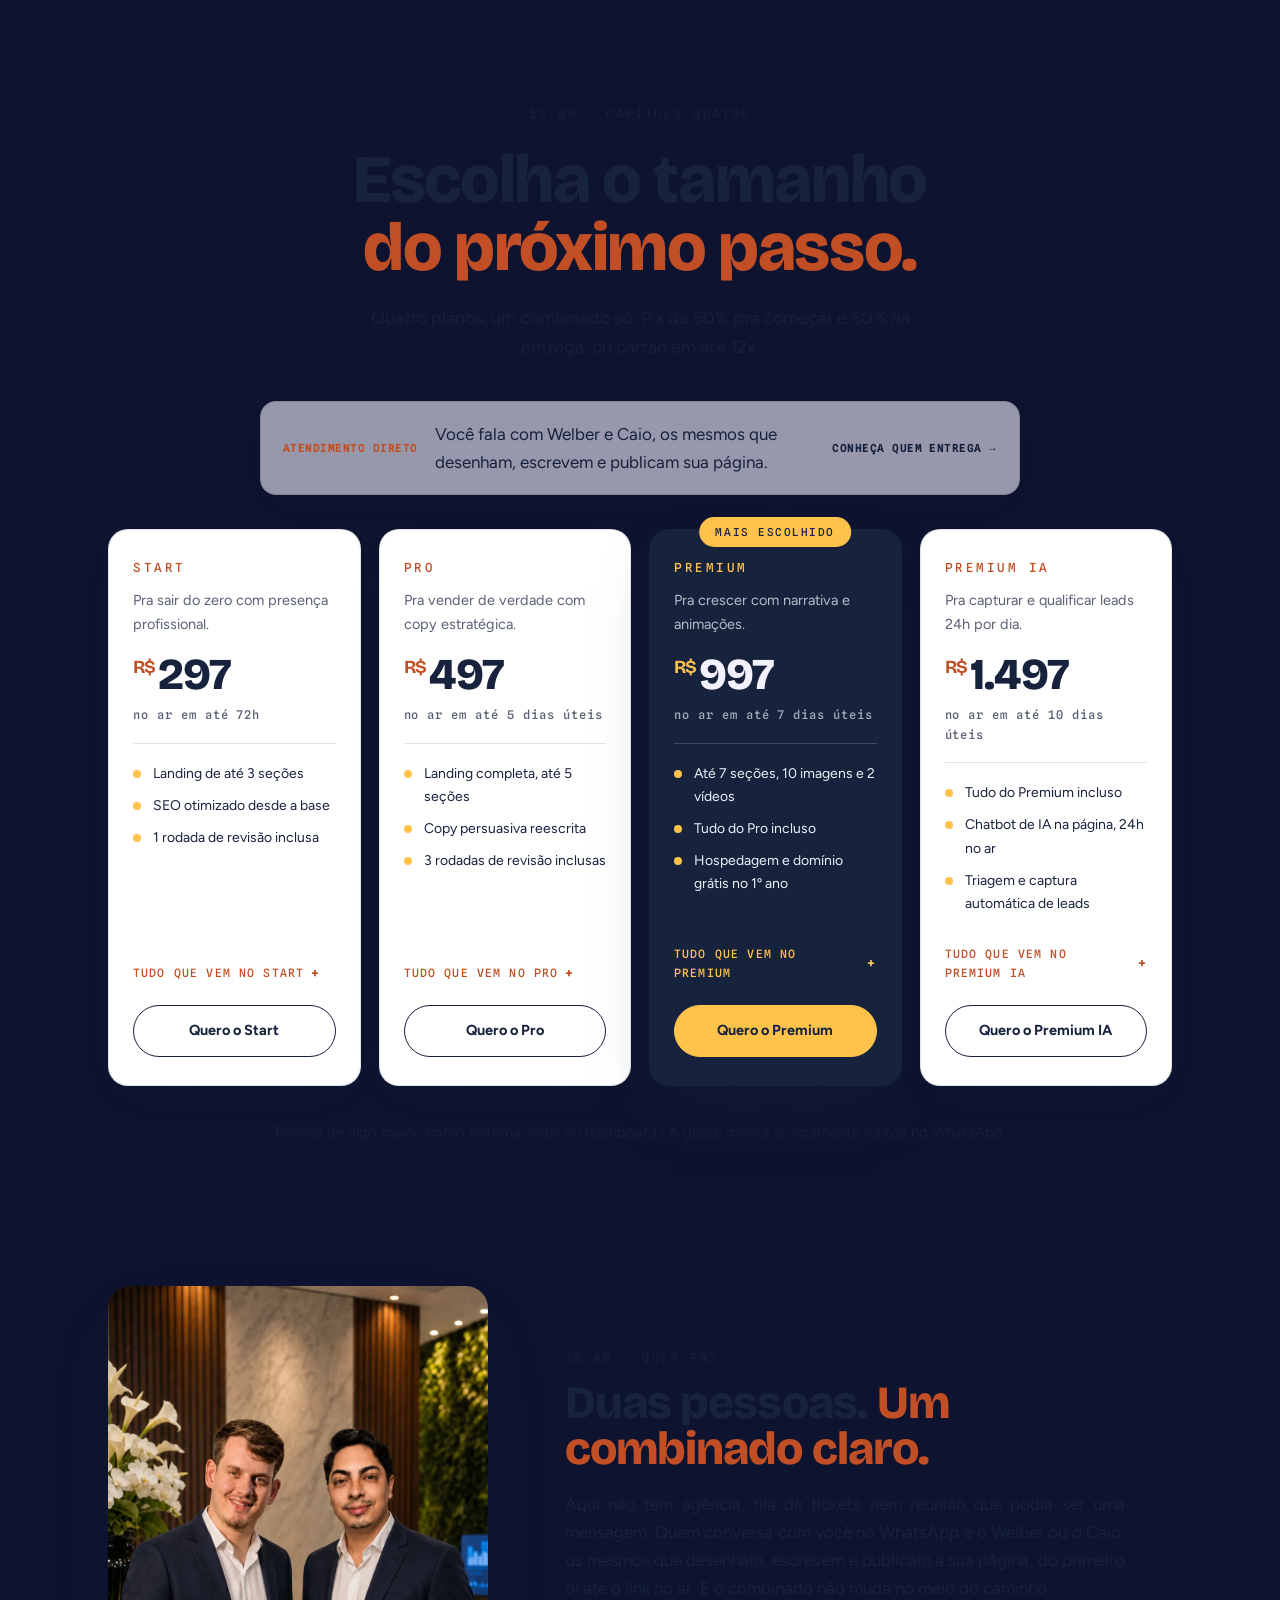
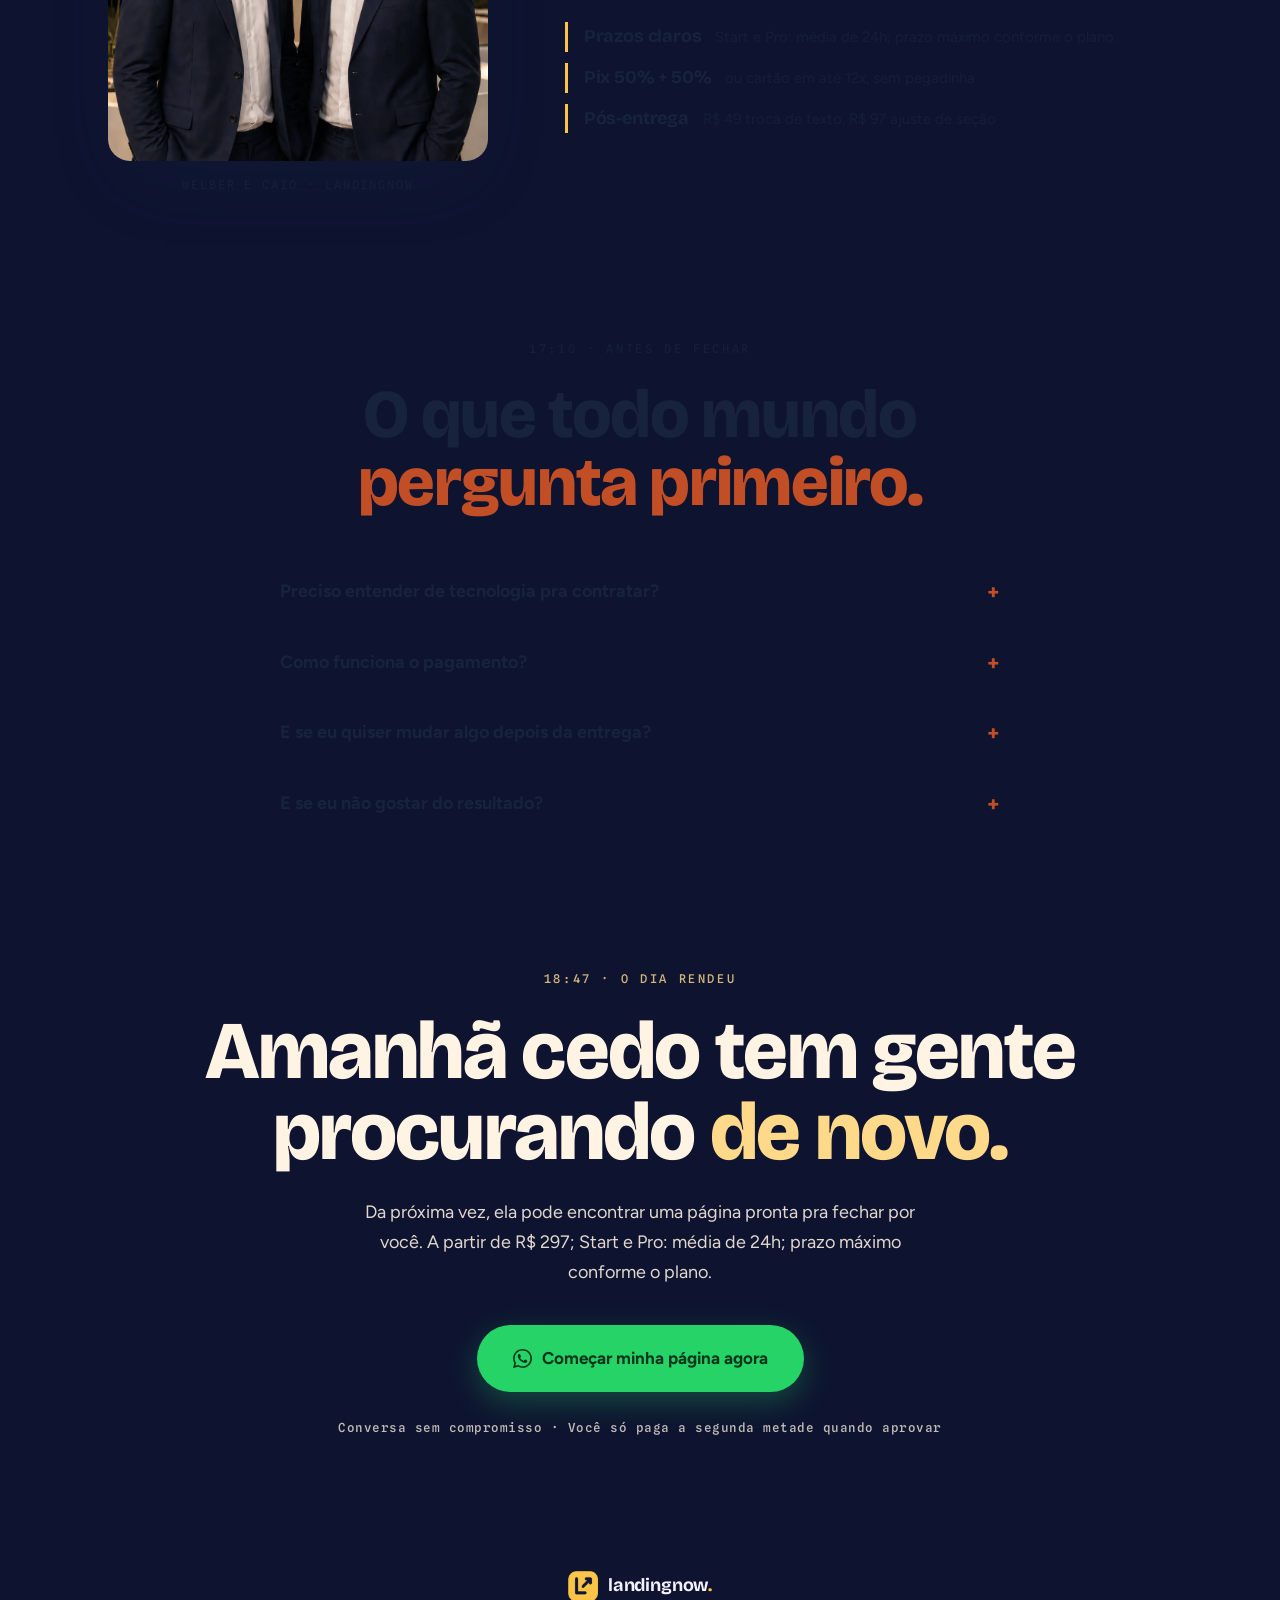
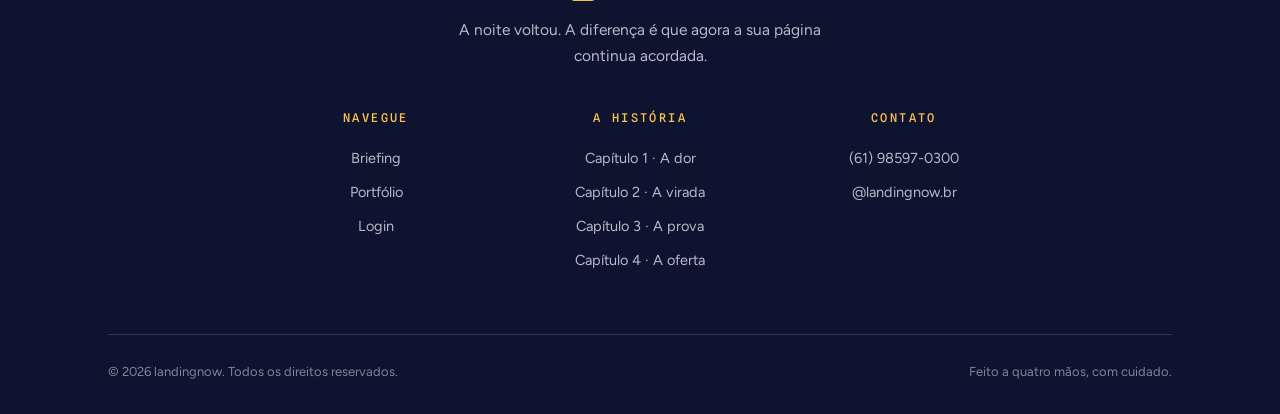
==== commit dafa7827: "Corrige cache imutavel que travava o site no codigo antigo O vercel.json mandava guardar css, js e i" ====
--- a/index.html
+++ b/index.html
@@ -7,10 +7,10 @@
 <meta name="description" content="Uma história em quatro capítulos: por que você perde vendas e como a página certa vira o jogo. Start e Pro com entrega média em 24 horas.">
 <meta name="theme-color" content="#0E1430">
 
-<link rel="icon" href="/favicon-32.png" type="image/png" sizes="32x32">
-<link rel="icon" href="/icon-192.png" type="image/png" sizes="192x192">
-<link rel="apple-touch-icon" href="/apple-touch-icon.png" sizes="180x180">
-<link rel="manifest" href="/manifest.webmanifest">
+<link rel="icon" href="/favicon-32.png?v=20260811" type="image/png" sizes="32x32">
+<link rel="icon" href="/icon-192.png?v=20260811" type="image/png" sizes="192x192">
+<link rel="apple-touch-icon" href="/apple-touch-icon.png?v=20260811" sizes="180x180">
+<link rel="manifest" href="/manifest.webmanifest?v=20260811">
 <link rel="canonical" href="https://landingnow.com.br/">
 
 <!-- Open Graph -->
@@ -19,7 +19,7 @@
 <meta property="og:site_name" content="landingnow">
 <meta property="og:title" content="landingnow | A página que muda seu jogo da noite pro dia">
 <meta property="og:description" content="Uma história em quatro capítulos: a dor, a virada, a prova e a oferta. Start e Pro com entrega média em 24 horas.">
-<meta property="og:image" content="https://landingnow.com.br/og-image.png">
+<meta property="og:image" content="https://landingnow.com.br/og-image.png?v=20260811">
 <meta property="og:image:width" content="1200">
 <meta property="og:image:height" content="630">
 <meta property="og:image:alt" content="landingnow: a página que muda seu jogo da noite pro dia, Start e Pro com entrega média em 24 horas">
@@ -29,7 +29,7 @@
 <meta name="twitter:card" content="summary_large_image">
 <meta name="twitter:title" content="landingnow | A página que muda seu jogo da noite pro dia">
 <meta name="twitter:description" content="Uma história em quatro capítulos. Start e Pro com entrega média em 24 horas.">
-<meta name="twitter:image" content="https://landingnow.com.br/og-image.png">
+<meta name="twitter:image" content="https://landingnow.com.br/og-image.png?v=20260811">
 
 <!-- Meta Pixel Code (diferido) -->
 <script>
@@ -66,12 +66,12 @@
 <link rel="preload" as="font" type="font/woff2" href="fonts/bricolage-var.woff2" crossorigin>
 <link rel="preload" as="font" type="font/woff2" href="fonts/figtree-var.woff2" crossorigin>
 <link rel="preload" as="font" type="font/woff2" href="fonts/splinemono-500.woff2" crossorigin>
-<link rel="stylesheet" href="styles.css">
+<link rel="stylesheet" href="styles.css?v=20260811">
 <script defer src="lib/gsap.min.js"></script>
 <script defer src="lib/ScrollTrigger.min.js"></script>
-<script defer src="app.js"></script>
-<script defer src="config.js"></script>
-<script defer src="analytics.js"></script>
+<script defer src="app.js?v=20260811"></script>
+<script defer src="config.js?v=20260811"></script>
+<script defer src="analytics.js?v=20260811"></script>
 
 <!-- Dados estruturados (somente informações reais do negócio) -->
 <script type="application/ld+json">
@@ -250,7 +250,7 @@
 <nav class="nav" aria-label="Navegação principal">
   <div class="nav-inner">
     <a href="#topo" class="brand" aria-label="landingnow, voltar ao topo">
-      <img class="brand-mark" src="/assets/marca.png" alt="" width="96" height="96" decoding="async">
+      <img class="brand-mark" src="/assets/marca.png?v=20260811" alt="" width="96" height="96" decoding="async">
       <span class="brand-name">landingnow<span class="brand-dot">.</span></span>
     </a>
     <button class="nav-toggle" id="nav-menu-toggle" type="button" aria-controls="primary-navigation" aria-expanded="false">
@@ -626,7 +626,7 @@
   <div class="ch-frame footer-frame">
     <div class="footer-brand">
       <a href="#topo" class="brand">
-        <img class="brand-mark" src="/assets/marca.png" alt="" width="96" height="96" decoding="async">
+        <img class="brand-mark" src="/assets/marca.png?v=20260811" alt="" width="96" height="96" decoding="async">
         <span class="brand-name">landingnow<span class="brand-dot">.</span></span>
       </a>
       <p class="footer-line prose-center">A noite voltou. A diferença é que agora a sua página continua acordada.</p>
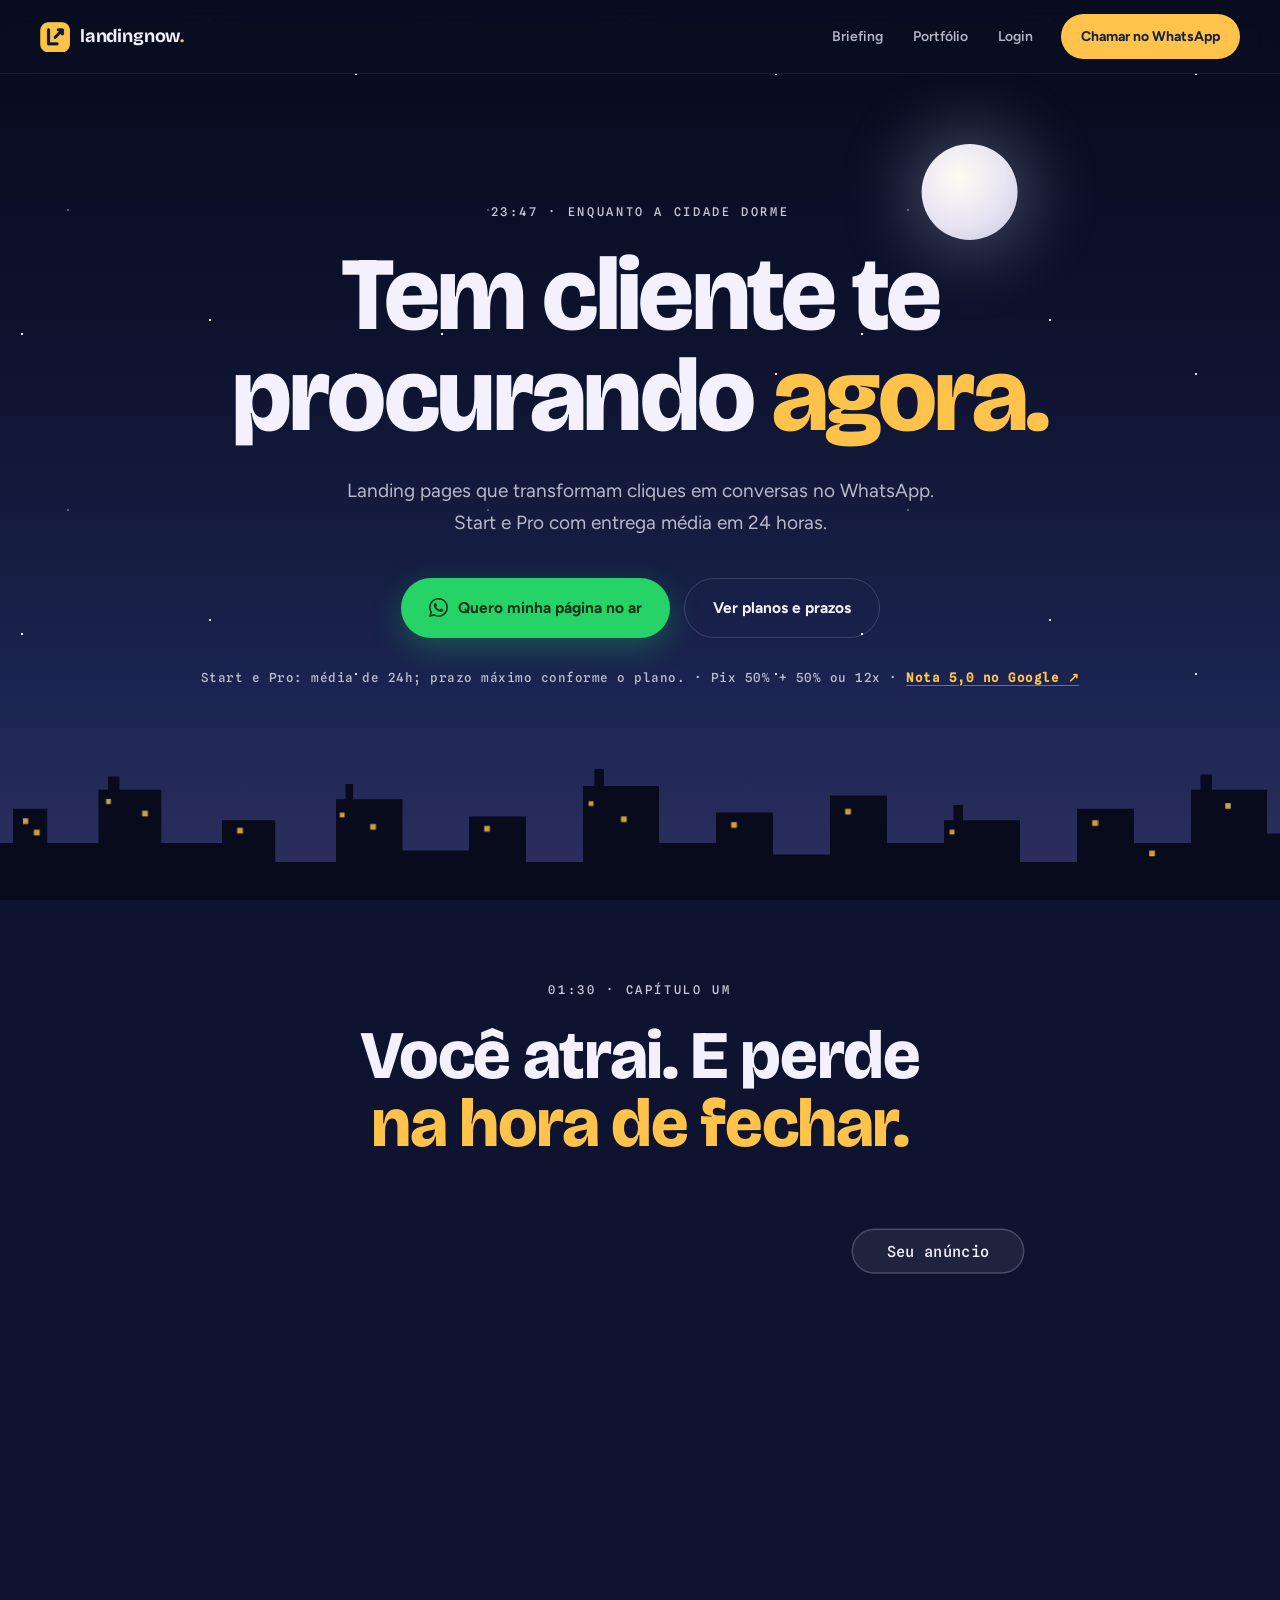
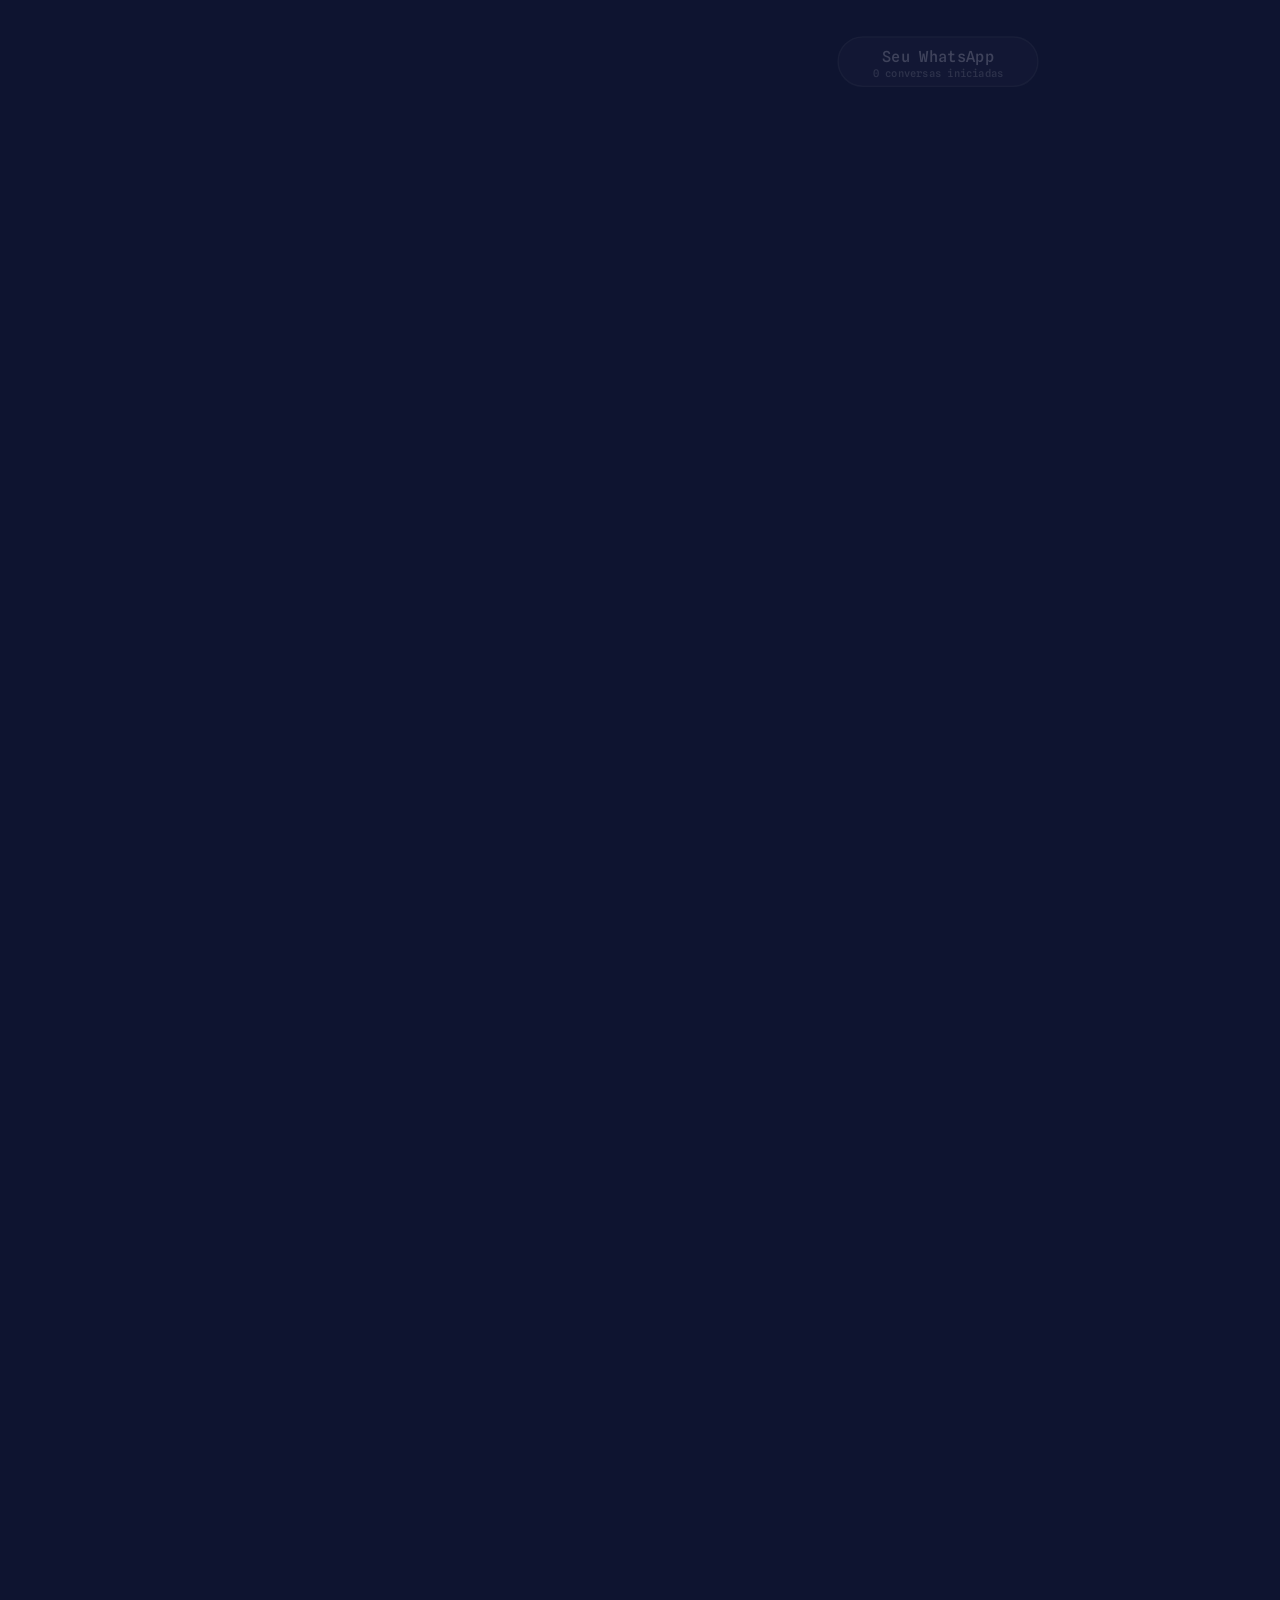
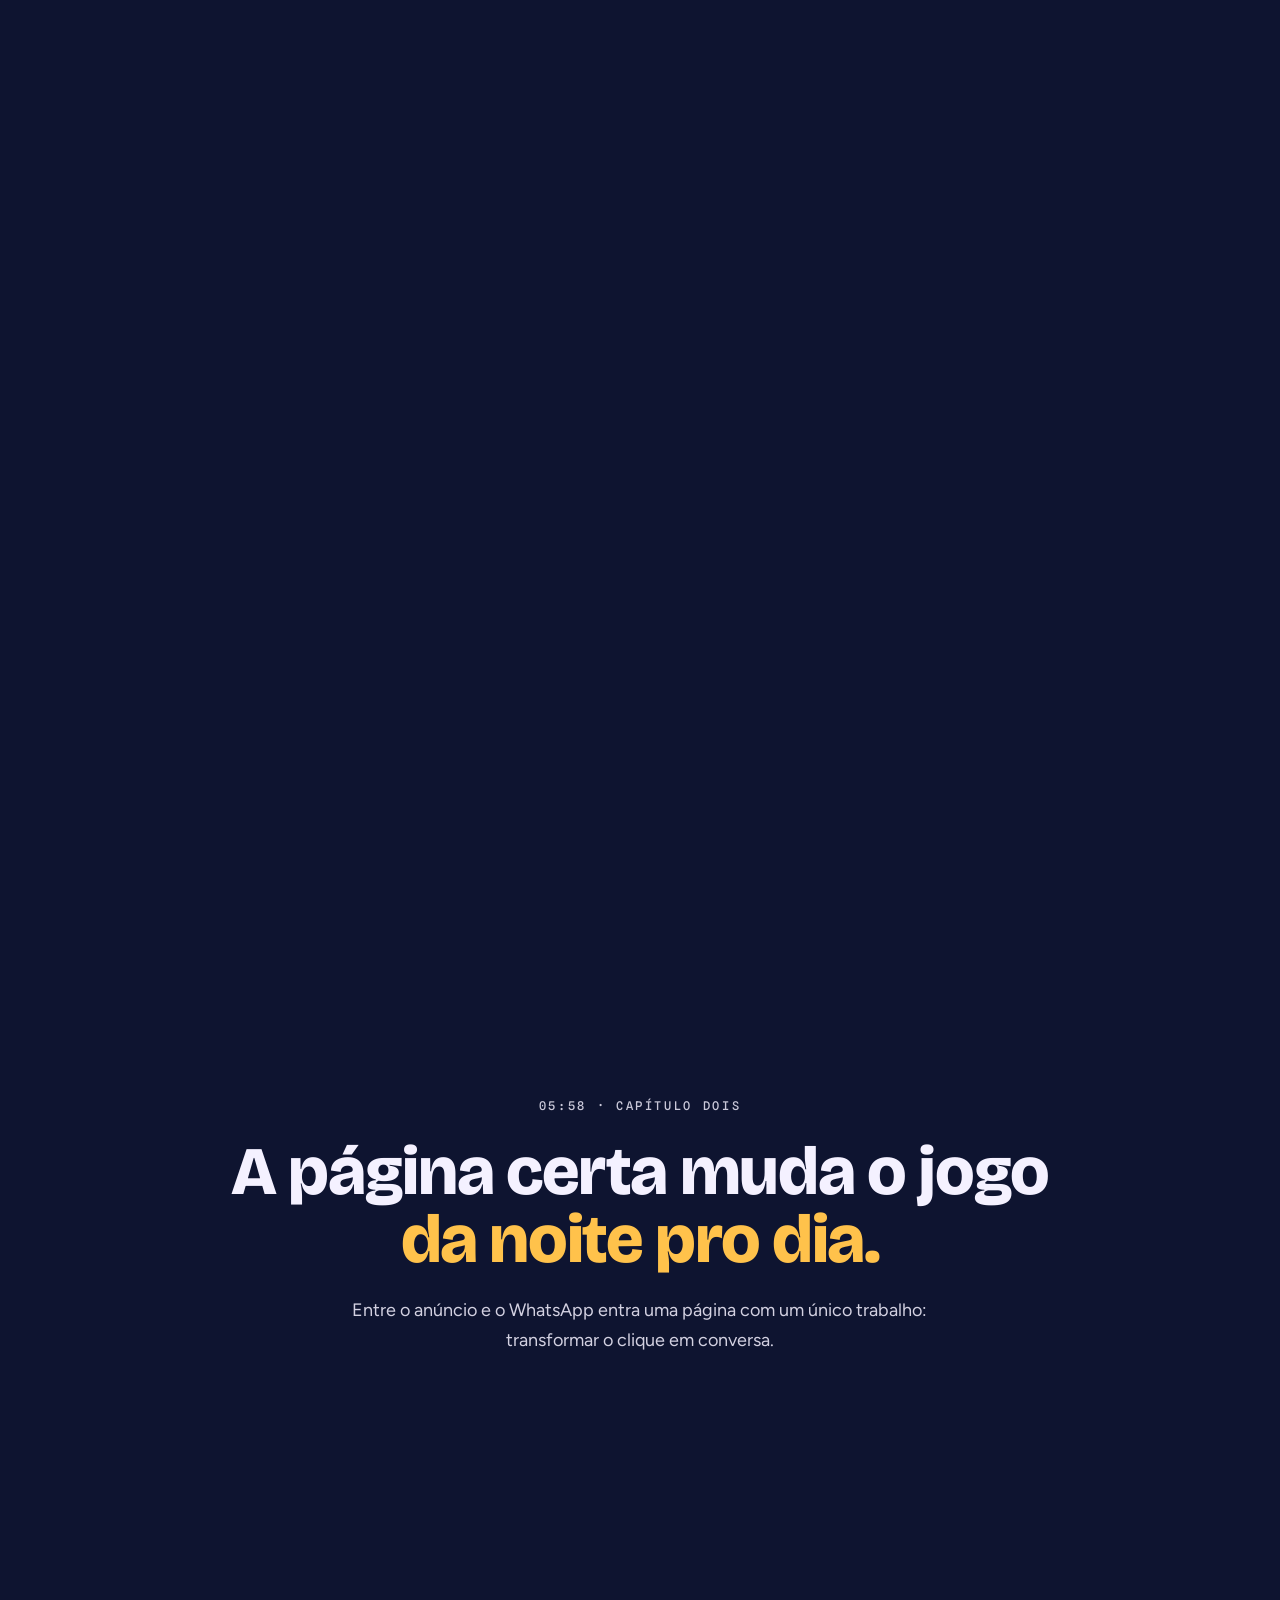
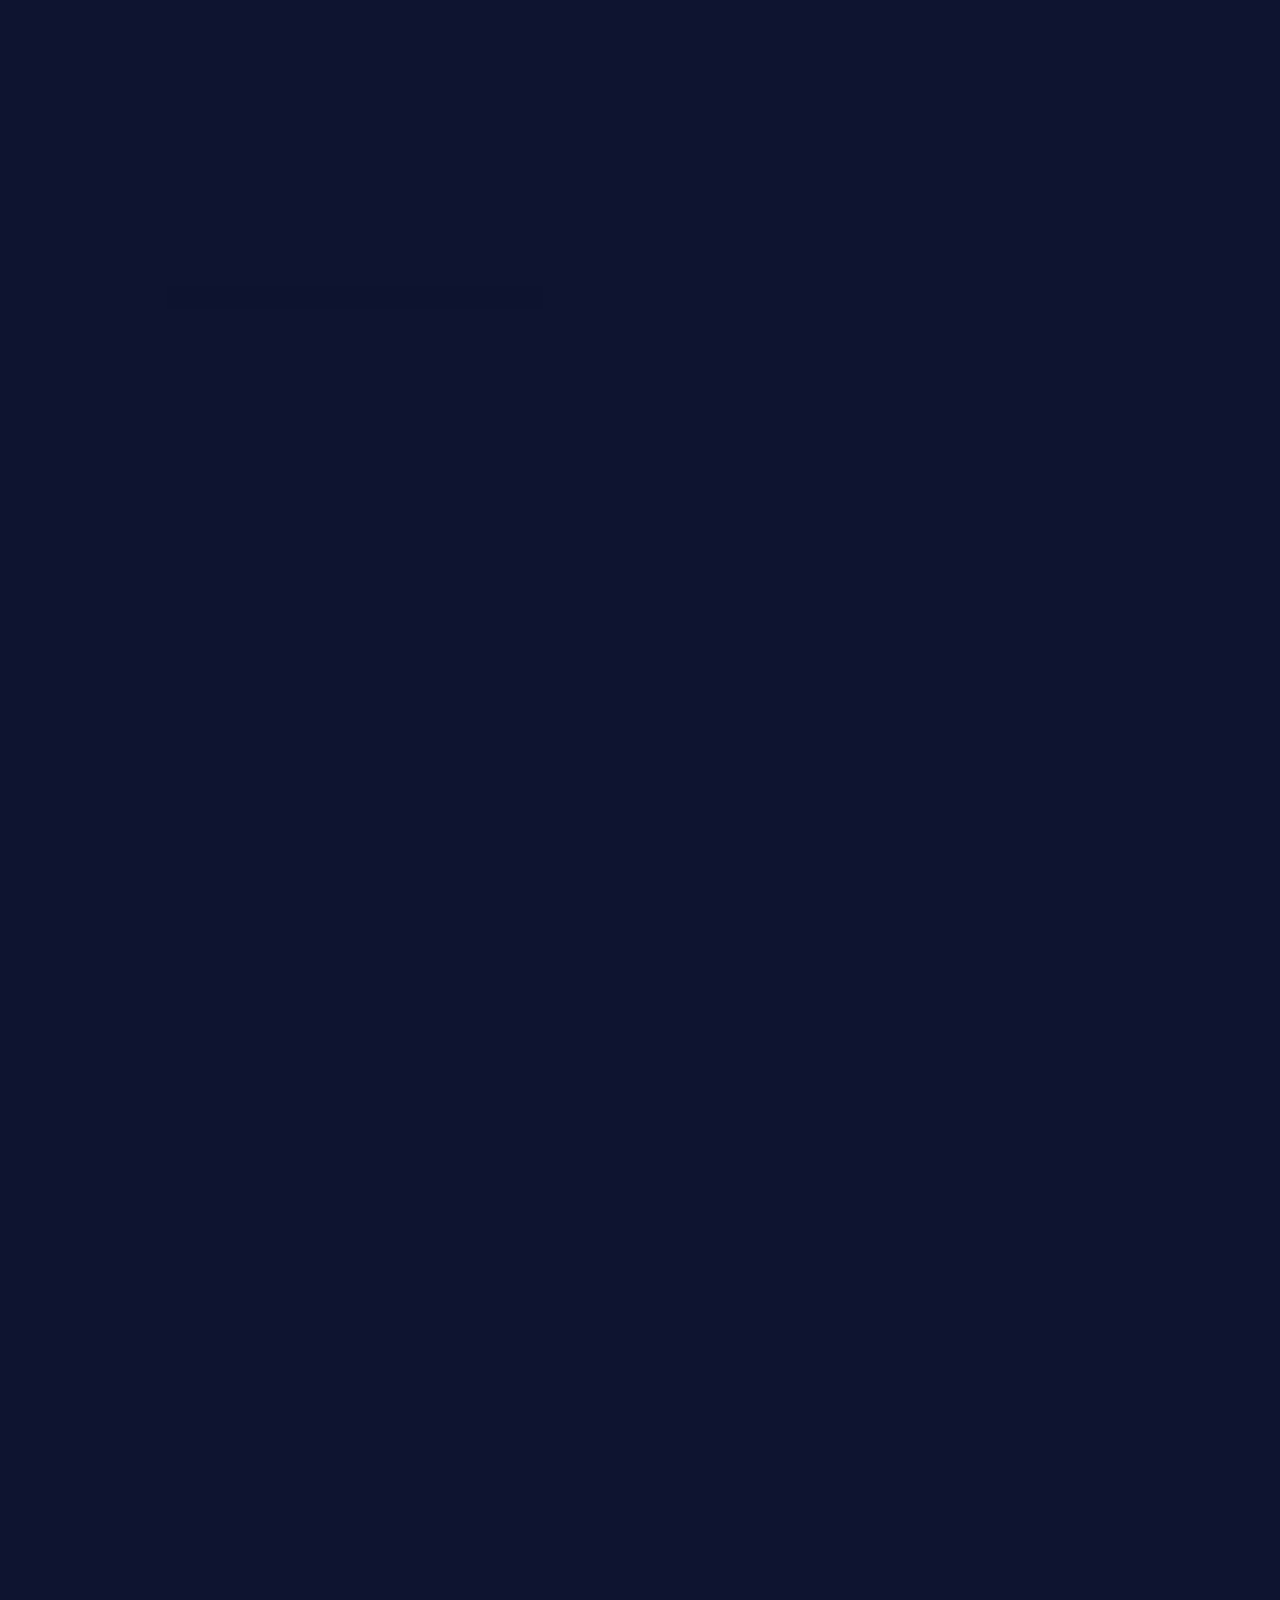
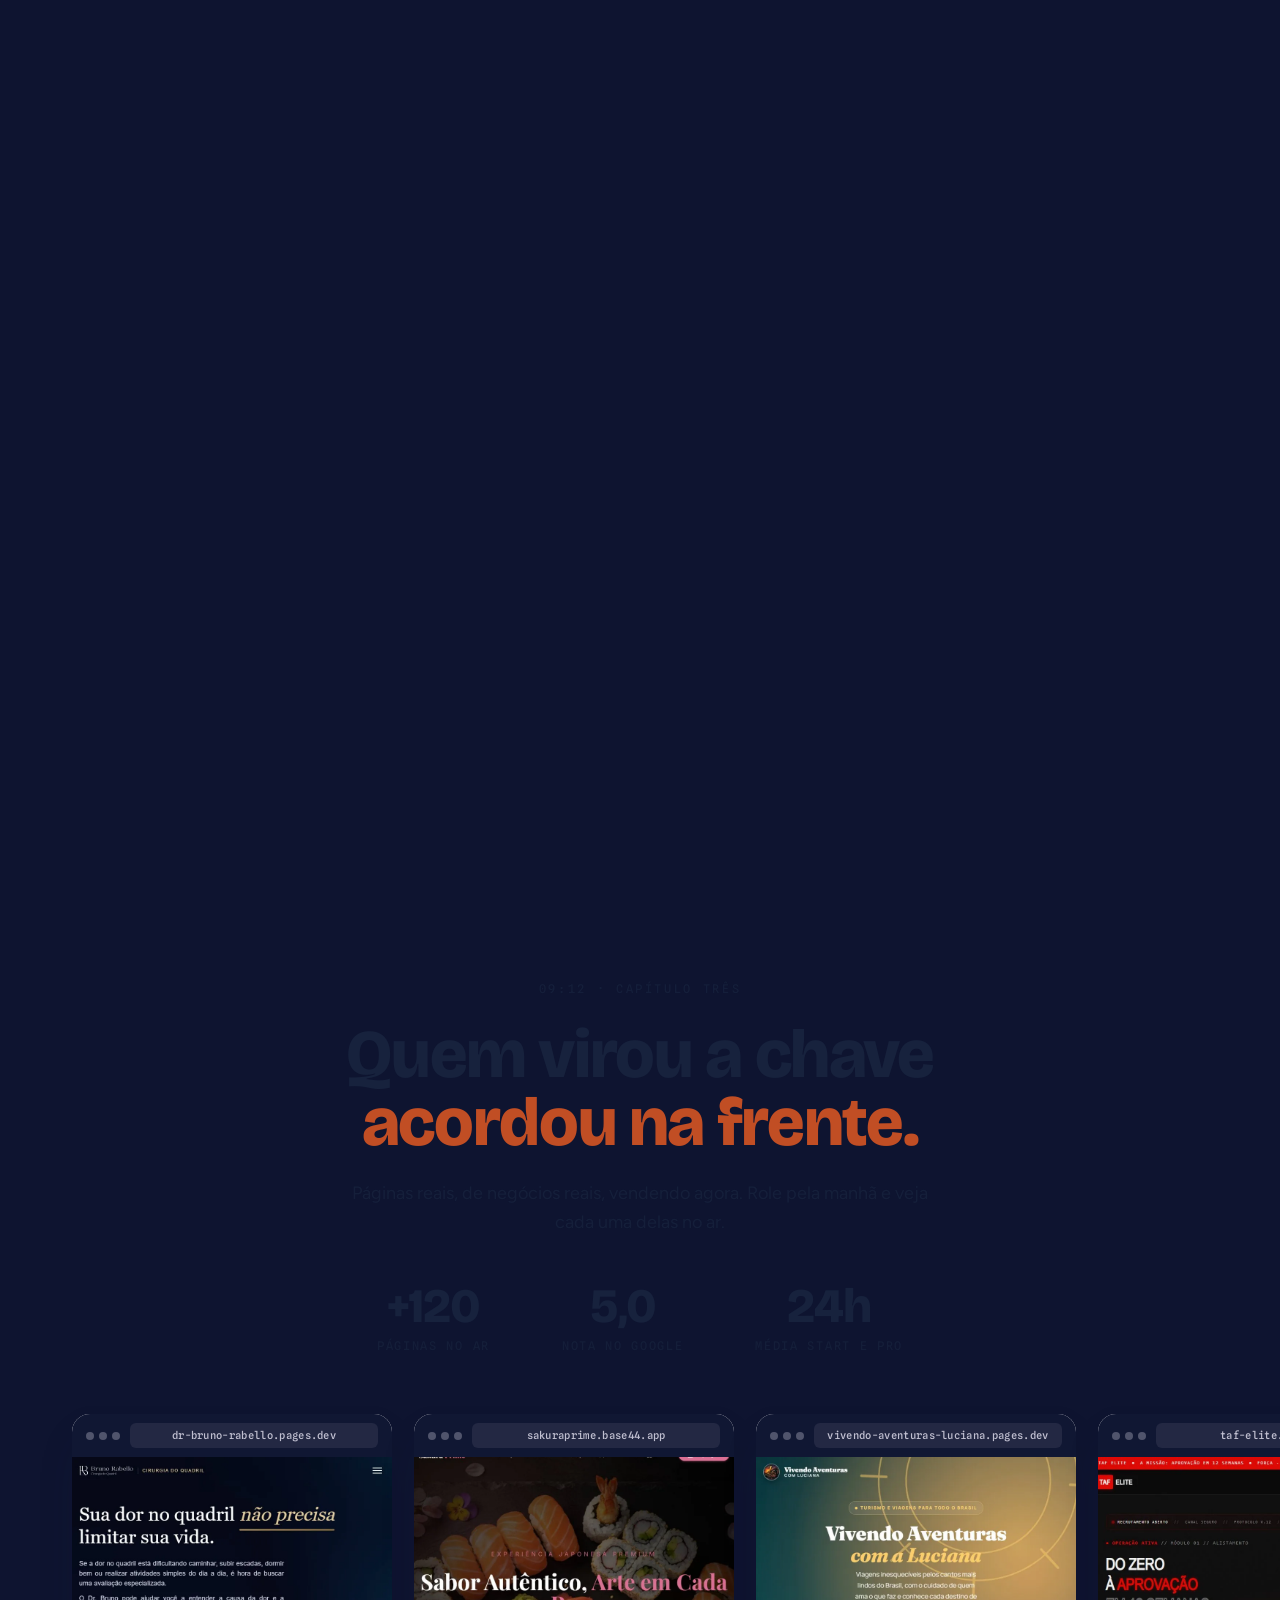
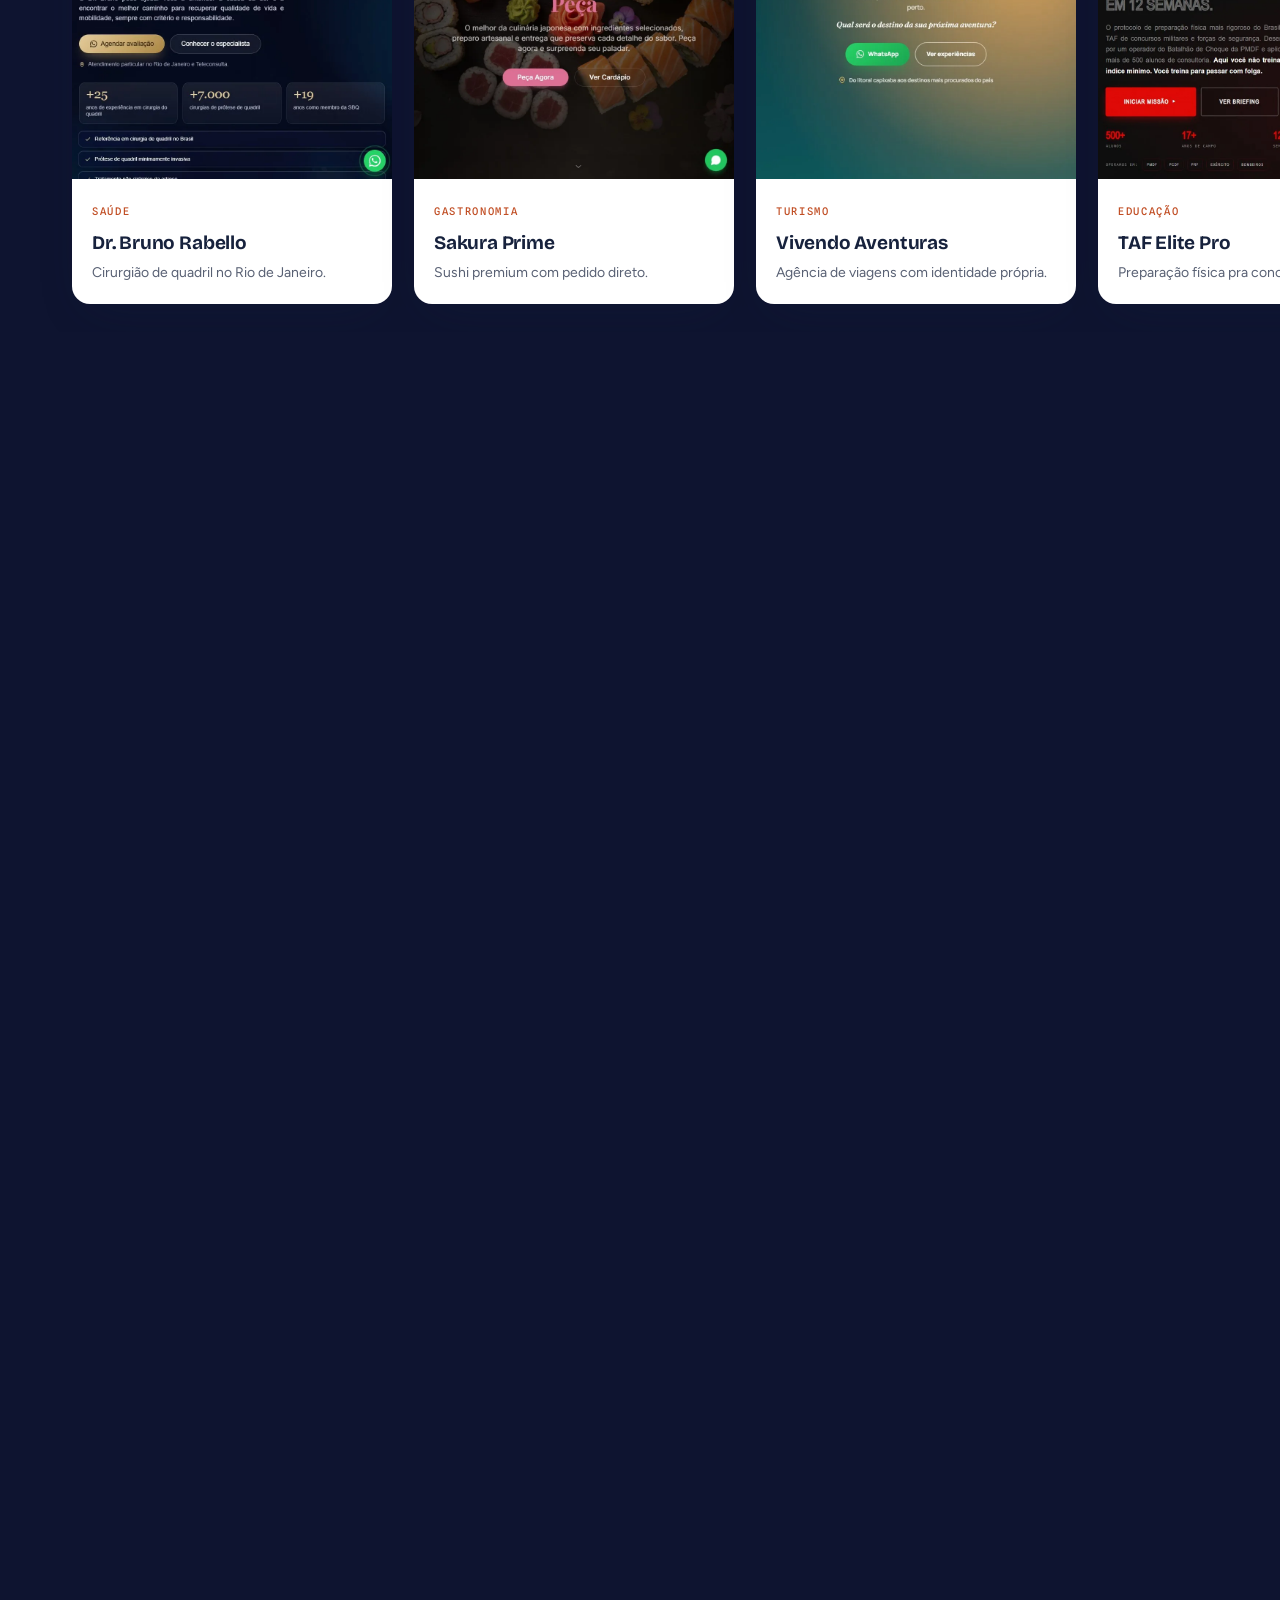
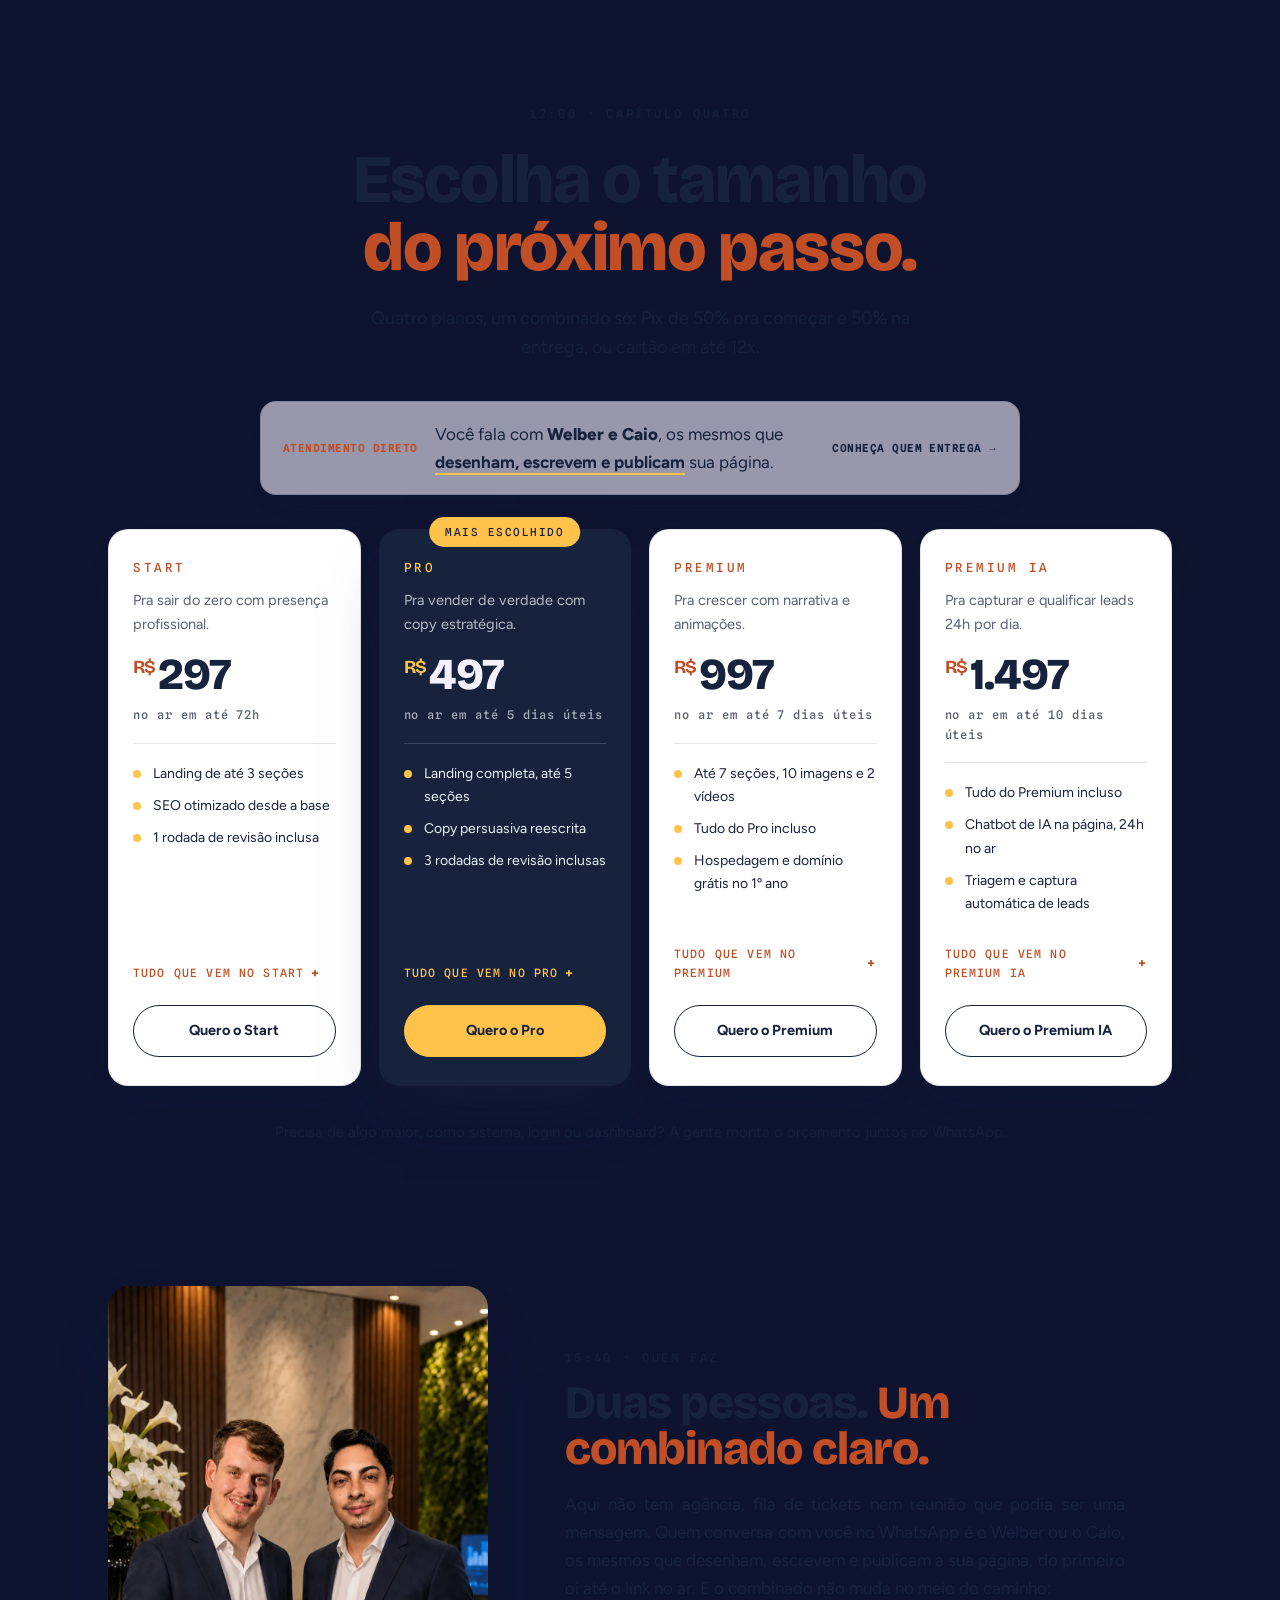
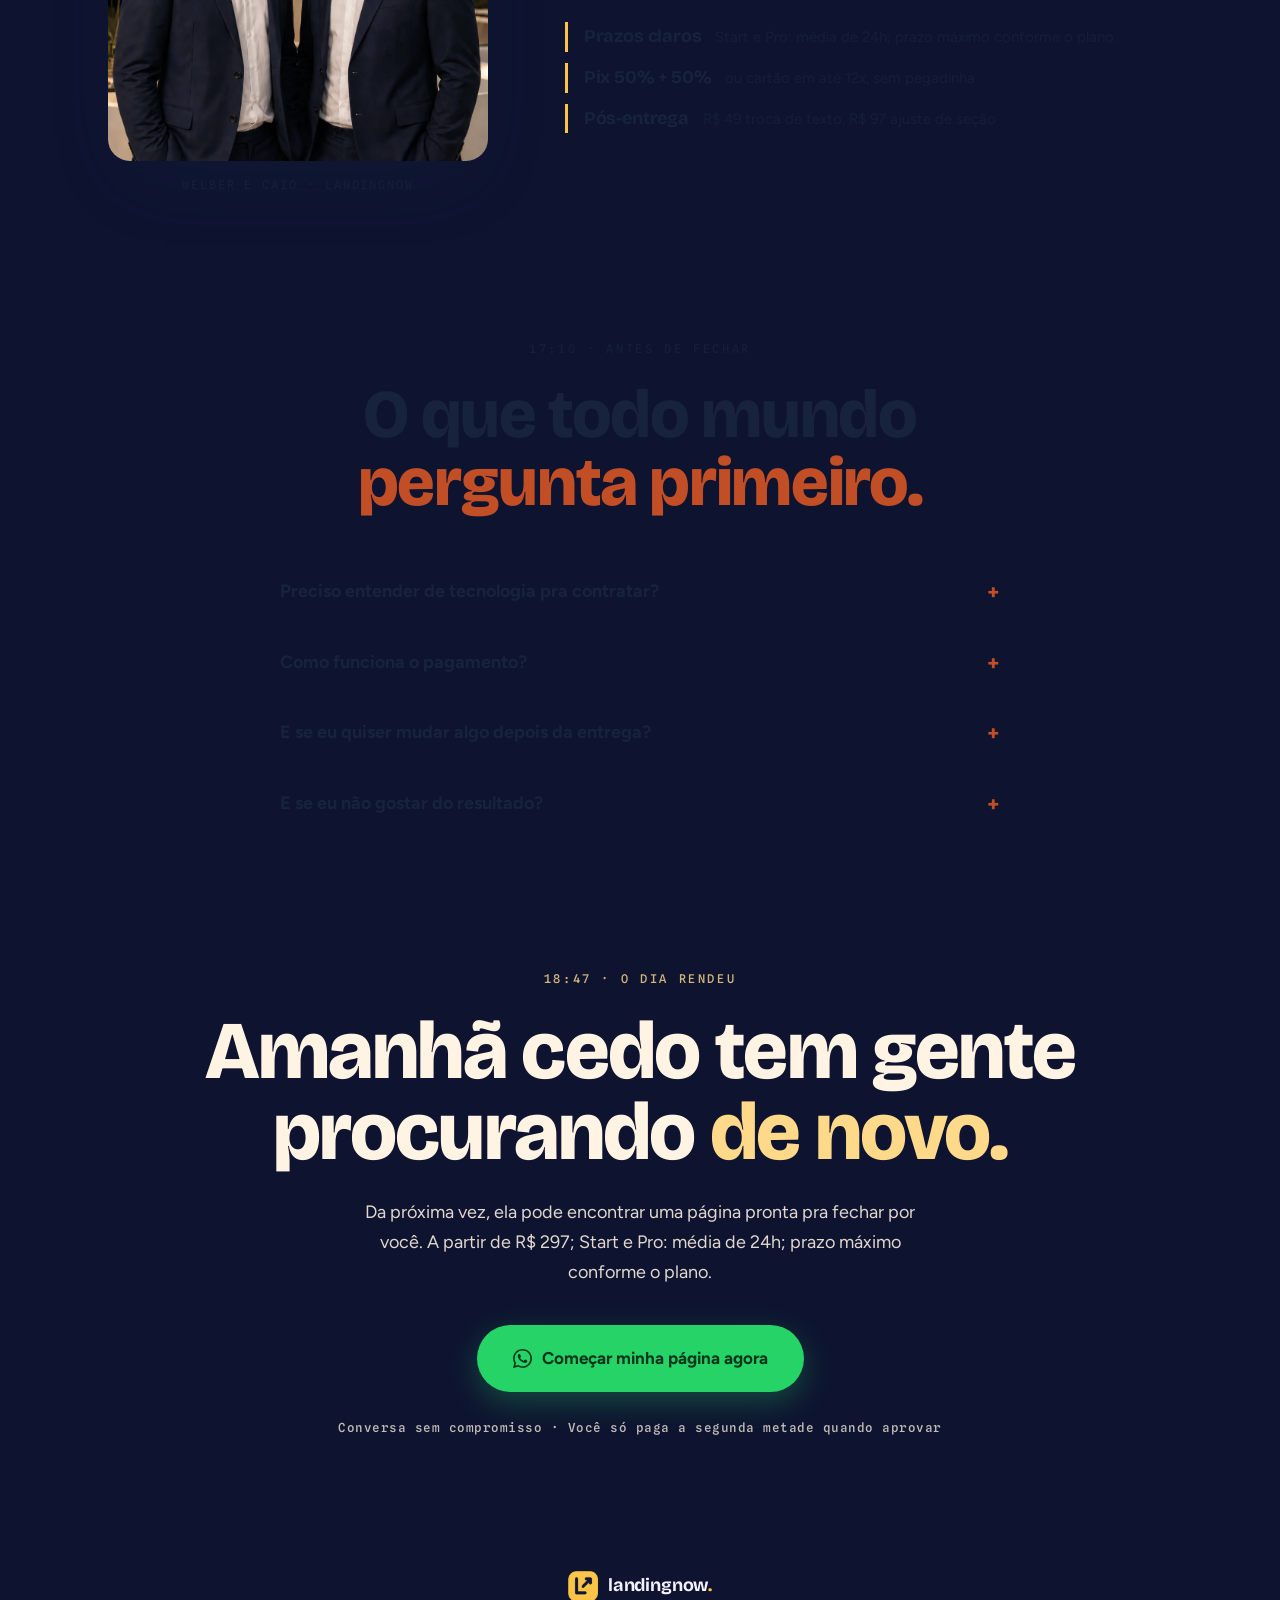
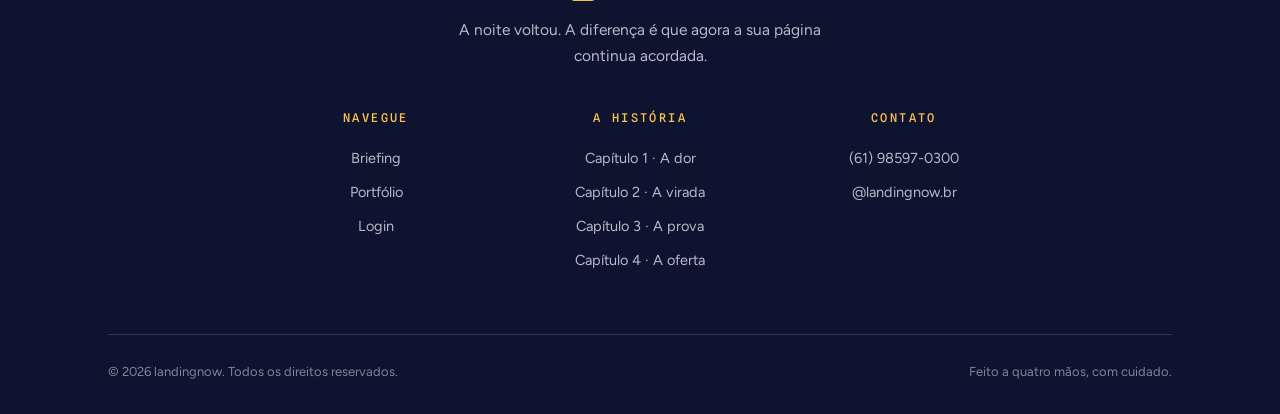
==== commit d4bff16d: "feat: refinar jornada mobile e foco do plano pro" ====
--- a/index.html
+++ b/index.html
@@ -281,7 +281,10 @@
       </a>
       <a class="btn btn-ghost" href="#oferta">Ver planos e prazos</a>
     </div>
-    <p class="hero-facts">Start e Pro: média de 24h; prazo máximo conforme o plano. · Pix 50% + 50% ou 12x · <a class="google-proof" href="https://share.google/kcG03yAl2QiHq6T3Y" target="_blank" rel="noopener" aria-label="Ver nota 5,0 da LandingNow no Google">Nota 5,0 no Google <span aria-hidden="true">↗</span></a></p>
+    <p class="hero-facts">
+      <span class="hero-facts-desktop">Start e Pro: média de 24h; prazo máximo conforme o plano. · Pix 50% + 50% ou 12x · </span>
+      <span class="hero-facts-mobile">Start + Pro: média 24h · Pix 50% · </span><a class="google-proof" href="https://share.google/kcG03yAl2QiHq6T3Y" target="_blank" rel="noopener" aria-label="Ver nota 5,0 da LandingNow no Google">Nota 5,0 no Google <span aria-hidden="true">↗</span></a>
+    </p>
   </div>
   <div class="scroll-cue" aria-hidden="true">
     <span class="scroll-cue-text">role, a noite passa</span>
@@ -309,6 +312,24 @@
         <div class="dor-beat" data-beat="3">
           <h3>E a venda morre em silêncio.</h3>
           <p class="prose">Essa perda não entra em relatório nenhum: é o cliente que ia fechar com você e terminou comprando de quem apresentou melhor a mesma solução.</p>
+        </div>
+      </div>
+      <div class="dor-mobile-story" aria-label="O caminho do anúncio até a conversa perdida">
+        <div class="dor-mobile-step">
+          <span>01</span>
+          <strong>O anúncio chama</strong>
+          <small>O cliente clica interessado.</small>
+        </div>
+        <div class="dor-mobile-line" aria-hidden="true"></div>
+        <div class="dor-mobile-step">
+          <span>02</span>
+          <strong>Ele quer resolver agora</strong>
+          <small>Mas encontra um link que não conduz.</small>
+        </div>
+        <div class="dor-mobile-break" aria-hidden="true">×</div>
+        <div class="dor-mobile-result">
+          <span>Sem página, a conversa não acontece</span>
+          <strong><b>0</b> conversas iniciadas</strong>
         </div>
       </div>
       <div class="dor-scene" aria-hidden="true">
@@ -403,35 +424,35 @@
     </div>
     <div class="cases-viewport">
       <div class="cases-track">
-        <a class="case-card" href="https://real-glass-vidracaria.pages.dev" target="_blank" rel="noopener">
-          <span class="case-bar"><span class="case-dots" aria-hidden="true"><i></i><i></i><i></i></span><span class="case-url">real-glass-vidracaria.pages.dev</span></span>
-          <span class="case-shot"><img src="assets/cases/real-glass-vidracaria.webp" alt="Landing page da Real Glass Vidraçaria" loading="lazy" decoding="async" width="880" height="880"></span>
-          <span class="case-meta"><span class="case-tag">Vidraçaria</span><span class="case-name">Real Glass</span><span class="case-desc">Vidros sob medida na Grande Vitória.</span></span>
-        </a>
         <a class="case-card" href="https://dr-bruno-rabello.pages.dev" target="_blank" rel="noopener">
           <span class="case-bar"><span class="case-dots" aria-hidden="true"><i></i><i></i><i></i></span><span class="case-url">dr-bruno-rabello.pages.dev</span></span>
           <span class="case-shot"><img src="assets/cases/dr-bruno-rabello.webp" alt="Landing page do Dr. Bruno Rabello" loading="lazy" decoding="async" width="880" height="880"></span>
           <span class="case-meta"><span class="case-tag">Saúde</span><span class="case-name">Dr. Bruno Rabello</span><span class="case-desc">Cirurgião de quadril no Rio de Janeiro.</span></span>
-        </a>
-        <a class="case-card" href="https://renata-collodetti-arquitetura.pages.dev" target="_blank" rel="noopener">
-          <span class="case-bar"><span class="case-dots" aria-hidden="true"><i></i><i></i><i></i></span><span class="case-url">renata-collodetti-arquitetura.pages.dev</span></span>
-          <span class="case-shot"><img src="assets/cases/renata-collodetti-arquitetura.webp" alt="Landing page da arquiteta Renata Collodetti" loading="lazy" decoding="async" width="880" height="880"></span>
-          <span class="case-meta"><span class="case-tag">Arquitetura</span><span class="case-name">Renata Collodetti</span><span class="case-desc">Arquitetura e urbanismo no Espírito Santo.</span></span>
         </a>
         <a class="case-card" href="https://sakuraprime.base44.app" target="_blank" rel="noopener">
           <span class="case-bar"><span class="case-dots" aria-hidden="true"><i></i><i></i><i></i></span><span class="case-url">sakuraprime.base44.app</span></span>
           <span class="case-shot"><img src="assets/cases/sakuraprime.webp" alt="Landing page do restaurante Sakura Prime" loading="lazy" decoding="async" width="880" height="880"></span>
           <span class="case-meta"><span class="case-tag">Gastronomia</span><span class="case-name">Sakura Prime</span><span class="case-desc">Sushi premium com pedido direto.</span></span>
         </a>
+        <a class="case-card" href="https://vivendo-aventuras-luciana.pages.dev" target="_blank" rel="noopener">
+          <span class="case-bar"><span class="case-dots" aria-hidden="true"><i></i><i></i><i></i></span><span class="case-url">vivendo-aventuras-luciana.pages.dev</span></span>
+          <span class="case-shot"><img src="assets/cases/vivendo-aventuras-luciana.webp" alt="Landing page da agência Vivendo Aventuras com Luciana" loading="lazy" decoding="async" width="880" height="880"></span>
+          <span class="case-meta"><span class="case-tag">Turismo</span><span class="case-name">Vivendo Aventuras</span><span class="case-desc">Agência de viagens com identidade própria.</span></span>
+        </a>
         <a class="case-card" href="https://taf-elite.pages.dev" target="_blank" rel="noopener">
           <span class="case-bar"><span class="case-dots" aria-hidden="true"><i></i><i></i><i></i></span><span class="case-url">taf-elite.pages.dev</span></span>
           <span class="case-shot"><img src="assets/cases/taf-elite-pro.webp" alt="Landing page do TAF Elite Pro" loading="lazy" decoding="async" width="880" height="880"></span>
           <span class="case-meta"><span class="case-tag">Educação</span><span class="case-name">TAF Elite Pro</span><span class="case-desc">Preparação física pra concursos.</span></span>
         </a>
-        <a class="case-card" href="https://vivendo-aventuras-luciana.pages.dev" target="_blank" rel="noopener">
-          <span class="case-bar"><span class="case-dots" aria-hidden="true"><i></i><i></i><i></i></span><span class="case-url">vivendo-aventuras-luciana.pages.dev</span></span>
-          <span class="case-shot"><img src="assets/cases/vivendo-aventuras-luciana.webp" alt="Landing page da agência Vivendo Aventuras com Luciana" loading="lazy" decoding="async" width="880" height="880"></span>
-          <span class="case-meta"><span class="case-tag">Turismo</span><span class="case-name">Vivendo Aventuras</span><span class="case-desc">Agência de viagens com identidade própria.</span></span>
+        <a class="case-card" href="https://real-glass-vidracaria.pages.dev" target="_blank" rel="noopener">
+          <span class="case-bar"><span class="case-dots" aria-hidden="true"><i></i><i></i><i></i></span><span class="case-url">real-glass-vidracaria.pages.dev</span></span>
+          <span class="case-shot"><img src="assets/cases/real-glass-vidracaria.webp" alt="Landing page da Real Glass Vidraçaria" loading="lazy" decoding="async" width="880" height="880"></span>
+          <span class="case-meta"><span class="case-tag">Vidraçaria</span><span class="case-name">Real Glass</span><span class="case-desc">Vidros sob medida na Grande Vitória.</span></span>
+        </a>
+        <a class="case-card" href="https://renata-collodetti-arquitetura.pages.dev" target="_blank" rel="noopener">
+          <span class="case-bar"><span class="case-dots" aria-hidden="true"><i></i><i></i><i></i></span><span class="case-url">renata-collodetti-arquitetura.pages.dev</span></span>
+          <span class="case-shot"><img src="assets/cases/renata-collodetti-arquitetura.webp" alt="Landing page da arquiteta Renata Collodetti" loading="lazy" decoding="async" width="880" height="880"></span>
+          <span class="case-meta"><span class="case-tag">Arquitetura</span><span class="case-name">Renata Collodetti</span><span class="case-desc">Arquitetura e urbanismo no Espírito Santo.</span></span>
         </a>
       </div>
     </div>
@@ -448,7 +469,7 @@
     </div>
     <a class="offer-team-note" href="#quem">
       <span class="offer-team-kicker">ATENDIMENTO DIRETO</span>
-      <span>Você fala com Welber e Caio, os mesmos que desenham, escrevem e publicam sua página.</span>
+      <span class="offer-team-copy">Você fala com <strong class="offer-team-names">Welber e Caio</strong>, os mesmos que <span class="offer-team-actions">desenham, escrevem e publicam</span> sua página.</span>
       <span class="offer-team-link">Conheça quem entrega <span aria-hidden="true">→</span></span>
     </a>
     <p class="plan-guide-title">Qual plano combina com seu momento?</p>
@@ -481,8 +502,9 @@
         </details>
         <a class="btn btn-plan" href="https://wa.me/5561985970300?text=Ol%C3%A1!%20Quero%20o%20plano%20Start%20de%20R%24%20297">Quero o Start</a>
       </article>
-      <article class="plan">
+      <article class="plan plan-featured">
         <p class="plan-name">Pro</p>
+        <p class="plan-badge">mais escolhido</p>
         <p class="plan-for">Pra vender de verdade com copy estratégica.</p>
         <p class="plan-price"><span>R$</span>497</p>
         <p class="plan-meta">no ar em até 5 dias úteis</p>
@@ -504,8 +526,7 @@
         </details>
         <a class="btn btn-plan" href="https://wa.me/5561985970300?text=Ol%C3%A1!%20Quero%20o%20plano%20Pro%20de%20R%24%20497">Quero o Pro</a>
       </article>
-      <article class="plan plan-featured">
-        <p class="plan-badge">mais escolhido</p>
+      <article class="plan">
         <p class="plan-name">Premium</p>
         <p class="plan-for">Pra crescer com narrativa e animações.</p>
         <p class="plan-price"><span>R$</span>997</p>
--- a/styles.css
+++ b/styles.css
@@ -250,6 +250,7 @@
   margin-top:30px;font-family:var(--f-mono);font-size:12.5px;letter-spacing:.04em;
   color:var(--luz-suave);text-align:center;
 }
+.hero-facts-mobile{display:none}
 .google-proof{color:var(--sol);font-weight:700;text-decoration-color:rgba(255,194,75,.48);text-underline-offset:3px}
 .google-proof:hover{color:var(--sol-claro)}
 .scroll-cue{
@@ -284,6 +285,7 @@
   align-items:center;margin-top:56px;
 }
 .dor-beats{position:relative}
+.dor-mobile-story{display:none}
 .dor-beat{max-width:460px}
 .dor-beat + .dor-beat{margin-top:40px}
 .dor-beat h3{
@@ -459,6 +461,8 @@
 .offer-team-kicker,.offer-team-link{font-family:var(--f-mono);font-size:10.5px;font-weight:700;letter-spacing:.14em;text-transform:uppercase}
 .offer-team-kicker{color:var(--queimado)}
 .offer-team-link{color:var(--tinta);white-space:nowrap}
+.offer-team-copy strong{font-weight:800}
+.offer-team-actions{font-weight:700;border-bottom:2px solid var(--sol);padding-bottom:1px}
 .plan-guide-title{display:none;margin:44px 0 14px;text-align:center;font-family:var(--f-mono);font-size:11px;font-weight:700;letter-spacing:.16em;text-transform:uppercase;color:var(--tinta-suave)}
 .plan-guide{display:none;grid-template-columns:repeat(4,1fr);gap:10px;list-style:none}
 .plan-guide li{padding:13px 14px;border-left:2px solid var(--sol);background:rgba(244,241,255,.55)}
@@ -707,23 +711,56 @@
   .ch-hero .ch-frame{padding-top:104px;padding-bottom:66px}
   .hero-lead{font-size:16.5px}
   .hero-ctas{flex-direction:column;align-items:stretch;max-width:340px;margin:0 auto}
-  .hero-facts{font-size:11px;line-height:1.9}
+  .hero-facts{margin-top:26px;font-size:9.1px;line-height:1.35;letter-spacing:0;white-space:nowrap}
+  .hero-facts-desktop{display:none}
+  .hero-facts-mobile{display:inline}
   .ch-sub{font-size:16px}
   .dor-frame,.virada-frame{min-height:0}
-  .dor-beat{
-    max-width:none;background:rgba(8,13,34,.5);
-    border:1px solid rgba(244,241,255,.09);border-radius:14px;padding:18px 16px;
+  .dor-stage{margin-top:34px;gap:0}
+  .dor-beats,.dor-scene{display:none}
+  .dor-mobile-story{
+    display:block;max-width:360px;width:100%;margin:0 auto;padding:20px 18px 18px;
+    border:1px solid rgba(244,241,255,.16);border-radius:18px;
+    background:linear-gradient(145deg,rgba(10,16,42,.8),rgba(26,35,78,.5));
+    box-shadow:0 20px 42px -30px rgba(0,0,0,.7);
   }
-  .dor-beat + .dor-beat{margin-top:14px}
-  .dor-beat h3{font-size:19px;margin-bottom:8px}
-  .dor-beat p{font-size:14.5px}
-  .dor-svg{max-width:320px}
+  .dor-mobile-step{position:relative;padding-left:42px}
+  .dor-mobile-step>span{
+    position:absolute;top:1px;left:0;font-family:var(--f-mono);font-size:10px;font-weight:700;
+    letter-spacing:.08em;color:var(--sol);border:1px solid rgba(255,194,75,.36);border-radius:999px;padding:3px 5px;
+  }
+  .dor-mobile-step strong,.dor-mobile-step small{display:block}
+  .dor-mobile-step strong{font-family:var(--f-display);font-size:19px;line-height:1.12}
+  .dor-mobile-step small{margin-top:5px;font-size:14px;line-height:1.4;color:var(--luz-suave)}
+  .dor-mobile-line{height:28px;margin:8px 0 8px 12px;border-left:2px dashed var(--sol)}
+  .dor-mobile-break{
+    width:34px;height:34px;margin:16px 0 12px 8px;display:grid;place-items:center;
+    border-radius:50%;background:rgba(255,107,74,.15);border:1px solid rgba(255,107,74,.65);
+    color:#FF9A7E;font-family:var(--f-display);font-size:26px;font-weight:700;
+  }
+  .dor-mobile-result{padding:15px 14px;border-radius:12px;background:rgba(255,107,74,.1);border:1px solid rgba(255,107,74,.3)}
+  .dor-mobile-result span{display:block;font-family:var(--f-display);font-size:17px;font-weight:700;line-height:1.15}
+  .dor-mobile-result strong{display:block;margin-top:8px;font-family:var(--f-mono);font-size:11px;letter-spacing:.06em;color:#FFB09D}
+  .dor-mobile-result b{font-family:var(--f-display);font-size:23px;color:var(--brasa);margin-right:5px}
   .prova-inner{padding:64px 0 56px}
   .prova-stats{gap:24px;margin:32px auto 34px}
   .case-card{width:270px}
   .case-shot{height:280px}
-  .offer-team-note{margin-top:30px;padding:17px;grid-template-columns:1fr;gap:8px;text-align:left}
-  .offer-team-link{margin-top:2px}
+  .virada-list{counter-reset:virada;gap:14px}
+  .virada-item{position:relative;padding:14px 0 14px 48px;border-left:0}
+  .virada-item::before{
+    counter-increment:virada;content:'0' counter(virada);position:absolute;left:0;top:15px;
+    width:31px;height:31px;display:grid;place-items:center;border-radius:50%;
+    background:rgba(255,194,75,.14);border:1px solid rgba(255,194,75,.55);
+    color:var(--sol);font-family:var(--f-mono);font-size:10px;font-weight:700;letter-spacing:.04em;
+  }
+  .virada-item strong{font-size:19px}
+  .virada-item span{font-size:15px;text-align:left}
+  .offer-team-note{margin-top:30px;padding:20px 18px;grid-template-columns:1fr;gap:10px;text-align:center}
+  .offer-team-copy{font-size:16px;line-height:1.55}
+  .offer-team-names{display:block;margin:2px 0 3px;font-family:var(--f-display);font-size:21px;line-height:1.05;color:var(--tinta)}
+  .offer-team-actions{display:inline-block;margin-top:3px}
+  .offer-team-link{margin-top:4px}
   .plan-guide-title{display:block;margin-top:36px}
   .plan-guide{display:grid;grid-template-columns:1fr 1fr;gap:8px}
   .plan-guide li{padding:12px}
@@ -735,11 +772,12 @@
   }
   .plans::-webkit-scrollbar{display:none}
   .plan{flex:0 0 84%;scroll-snap-align:center}
-  .plan-featured{order:-1}
+  .plans{scroll-padding-inline:20px}
   .plan-for{min-height:0}
   .quem-lista strong{font-size:16px}
   .faq-item summary{font-size:16px;padding:17px 2px}
   .final-sub{font-size:16px}
+  .btn-final{width:auto;max-width:100%;padding:15px 22px;font-size:14.5px;white-space:nowrap}
   .footer-cols{grid-template-columns:1fr;gap:28px}
   .footer-bottom{justify-content:center;text-align:center}
   .float-zap{display:flex}
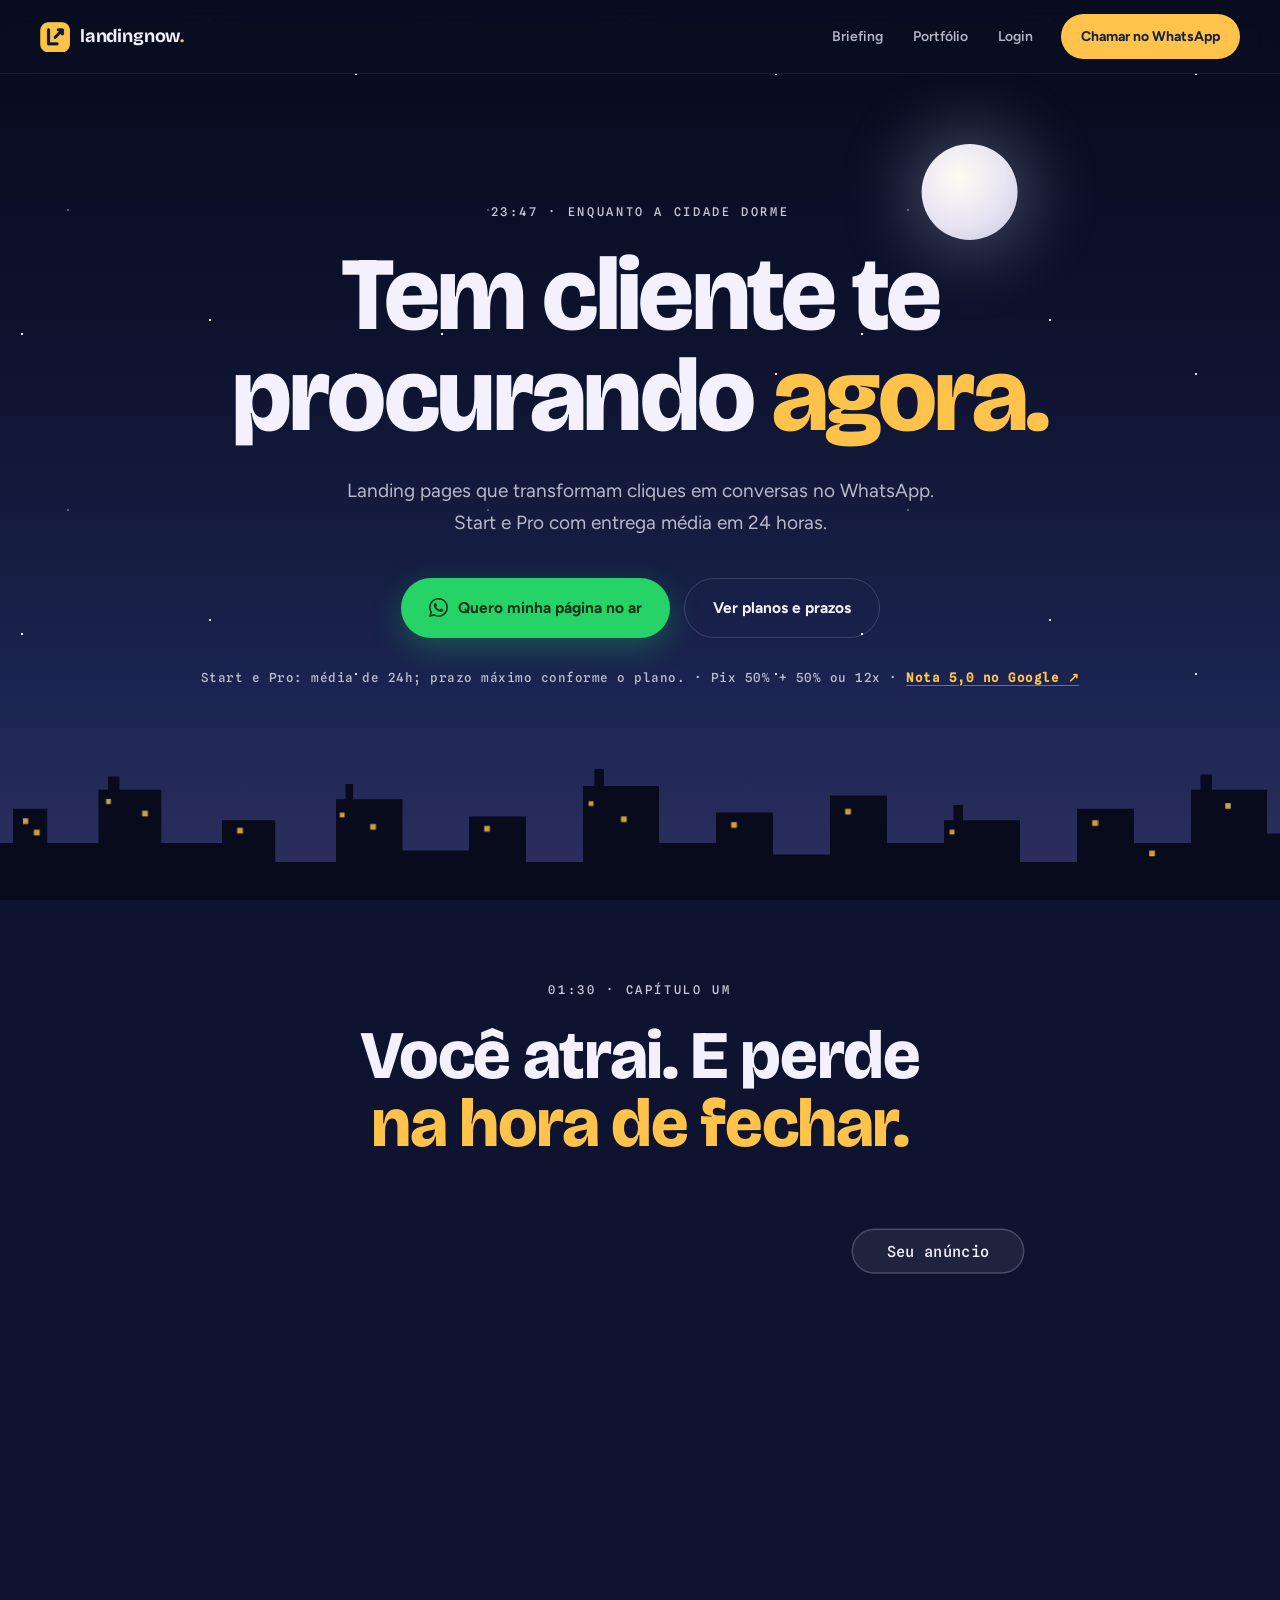
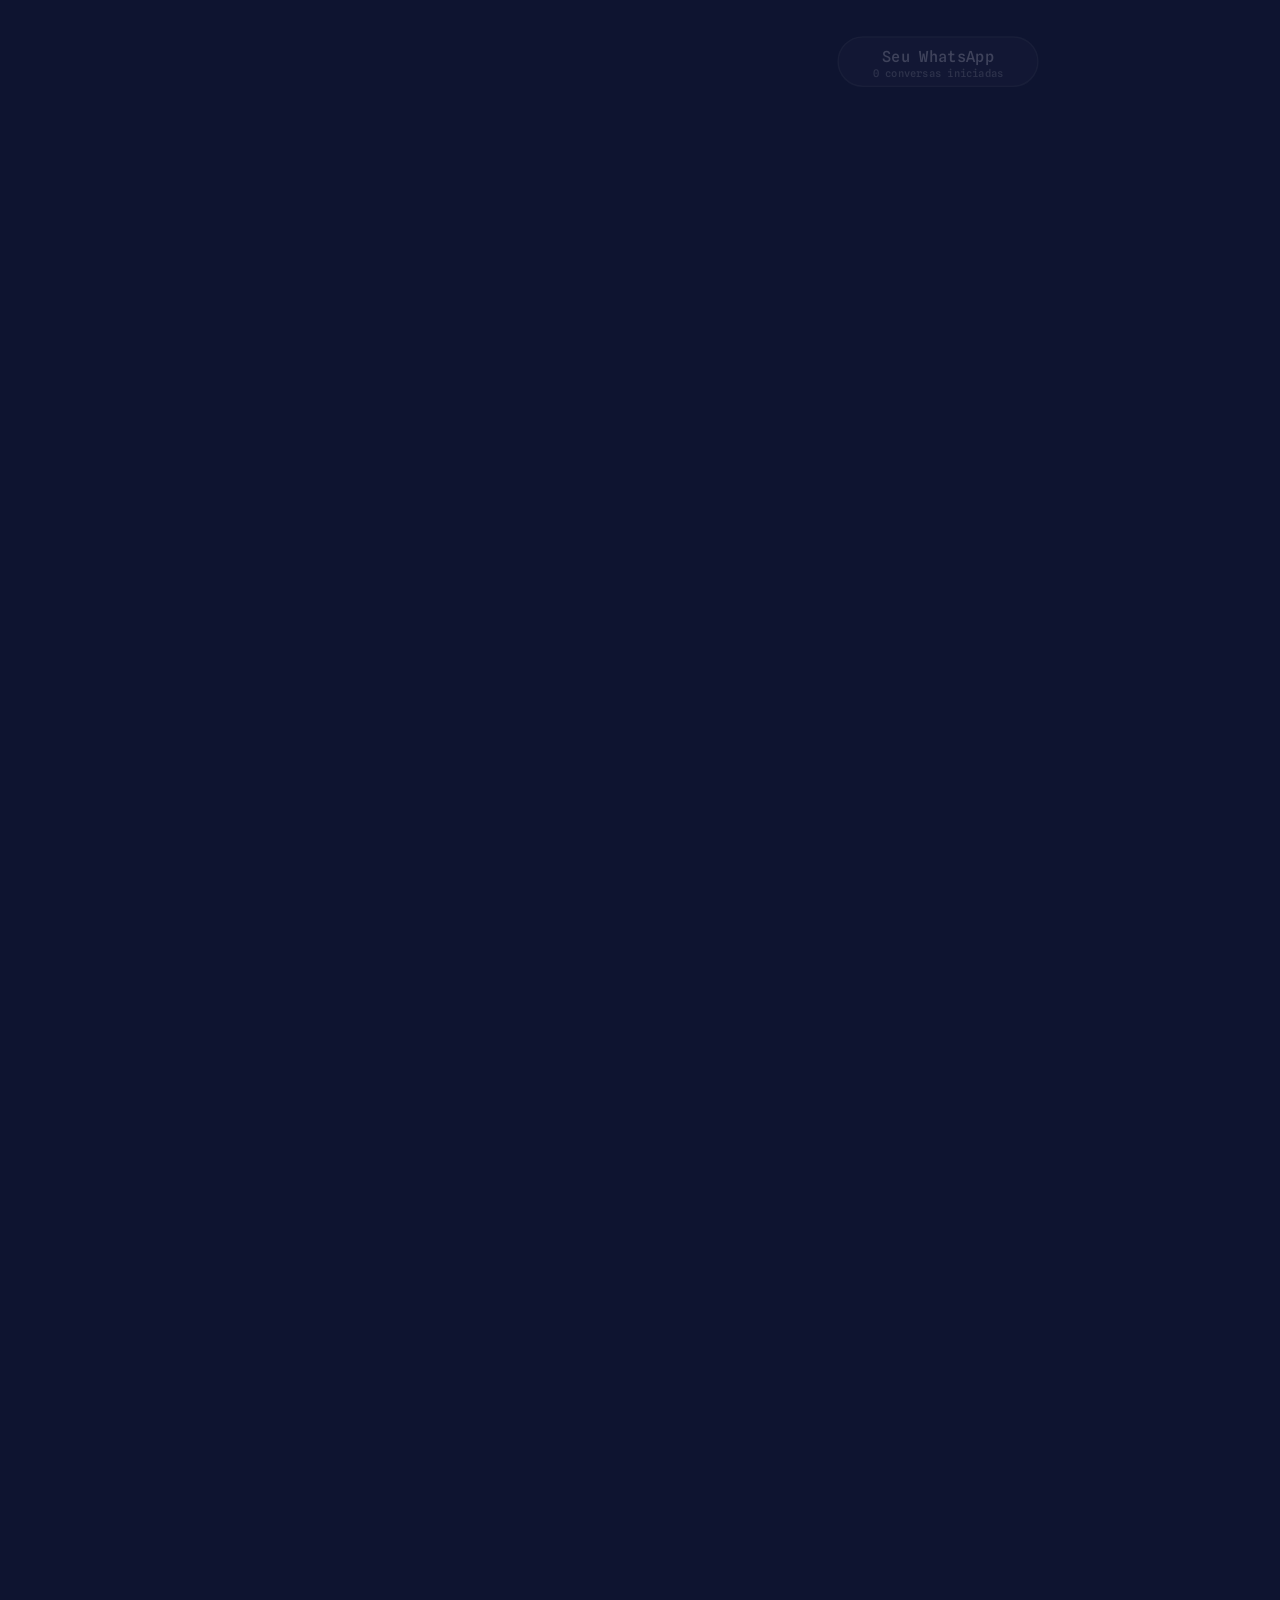
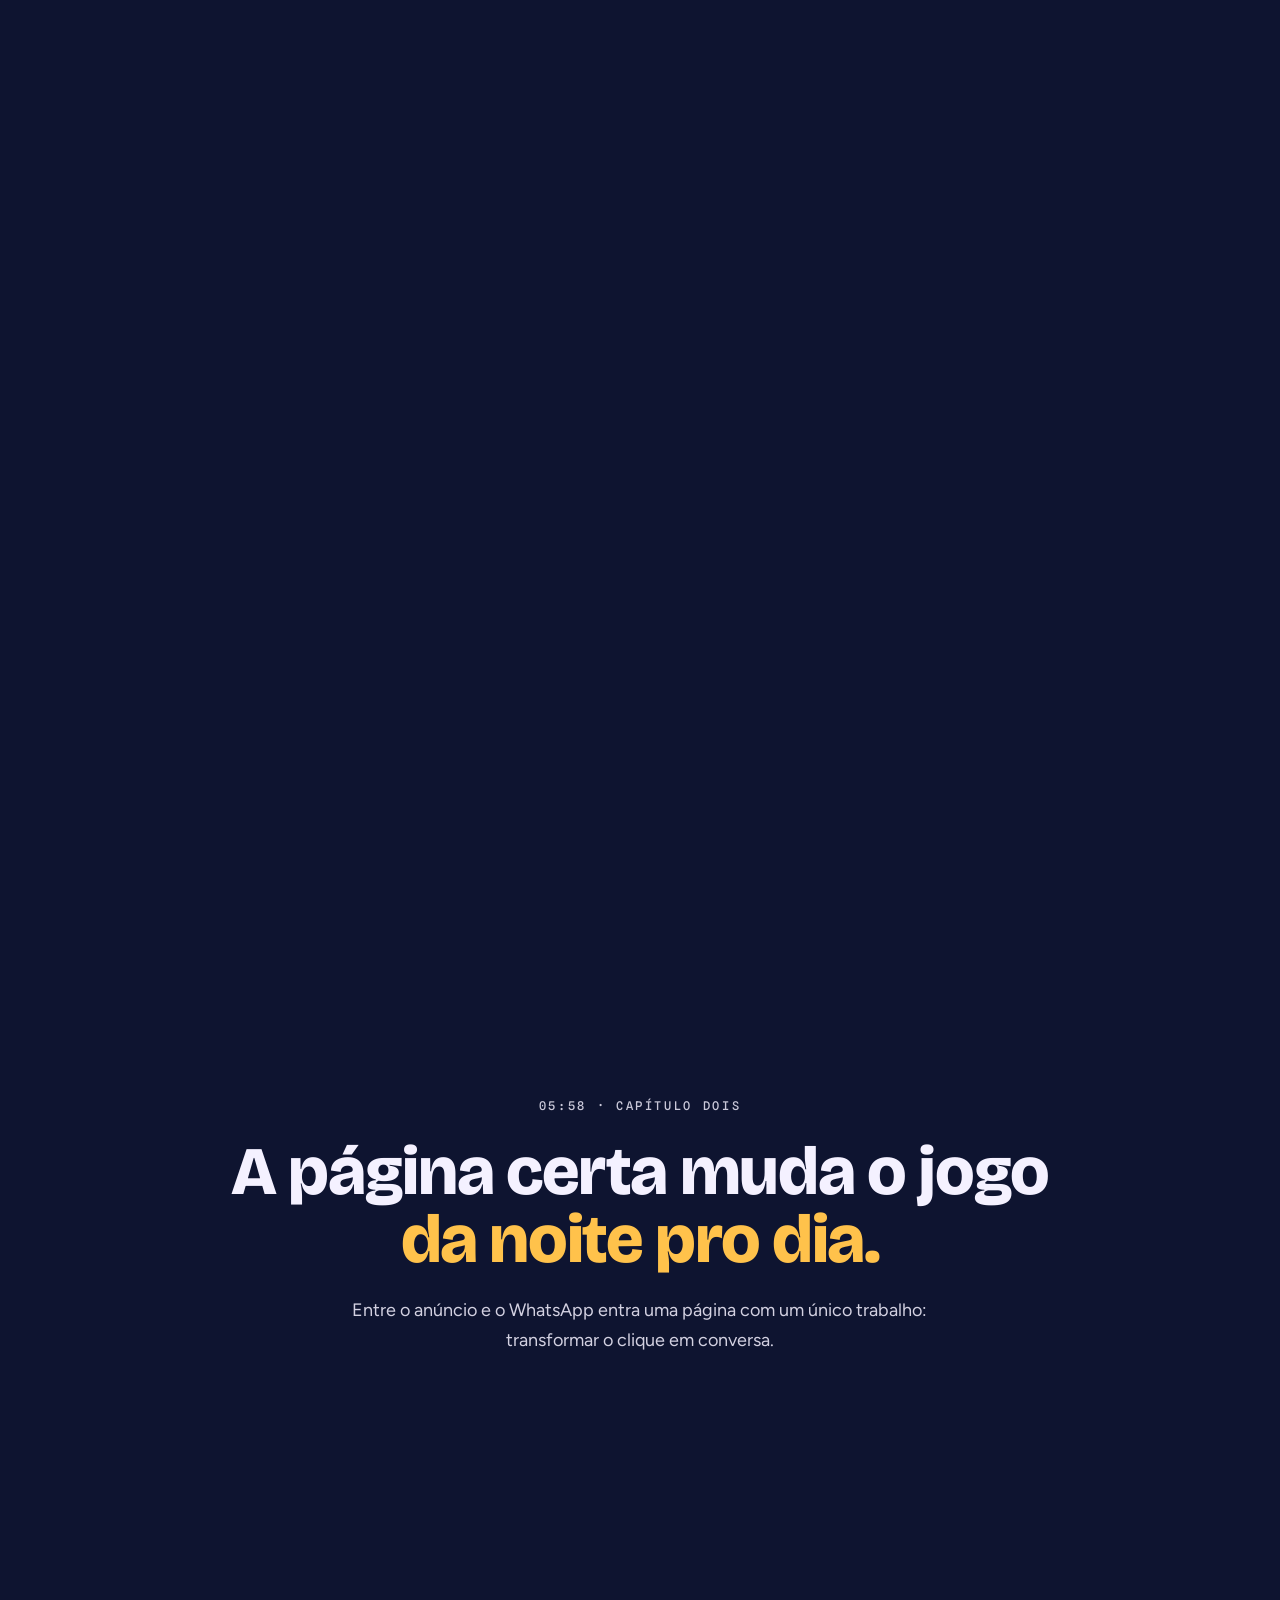
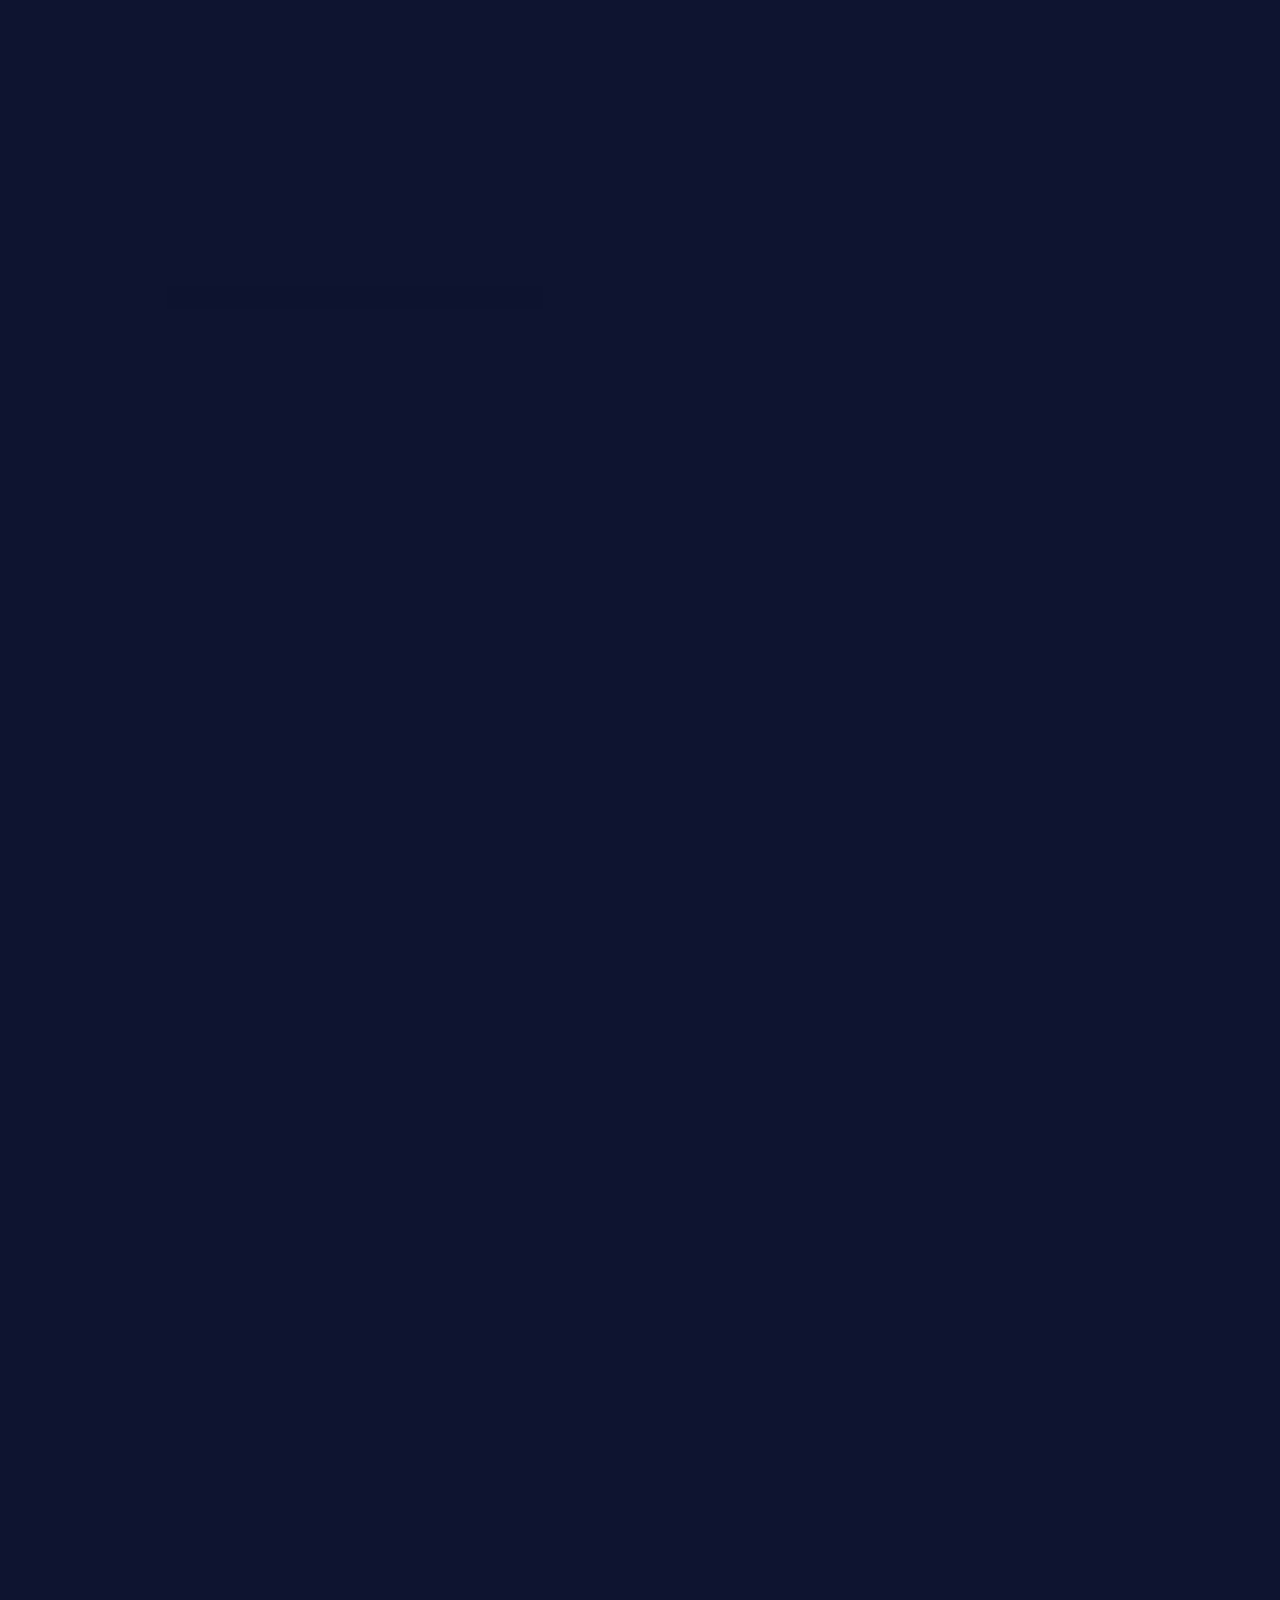
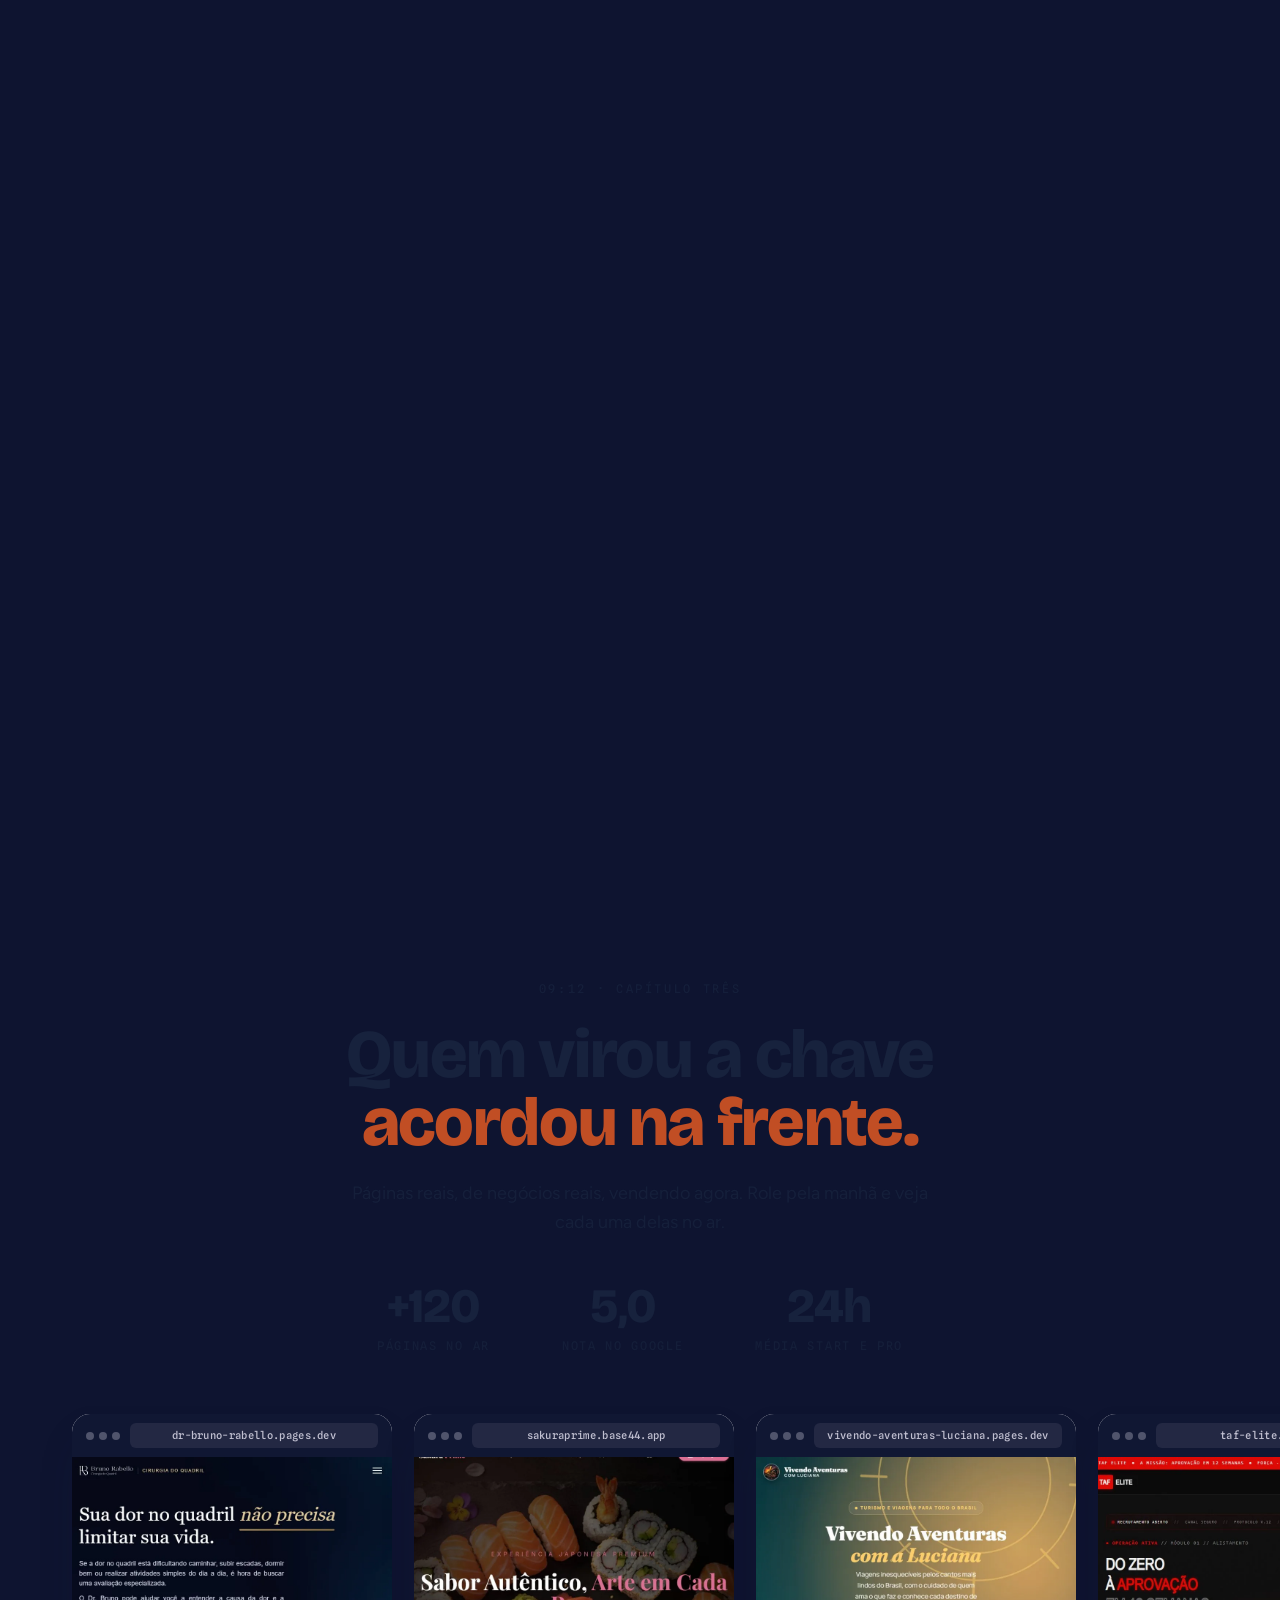
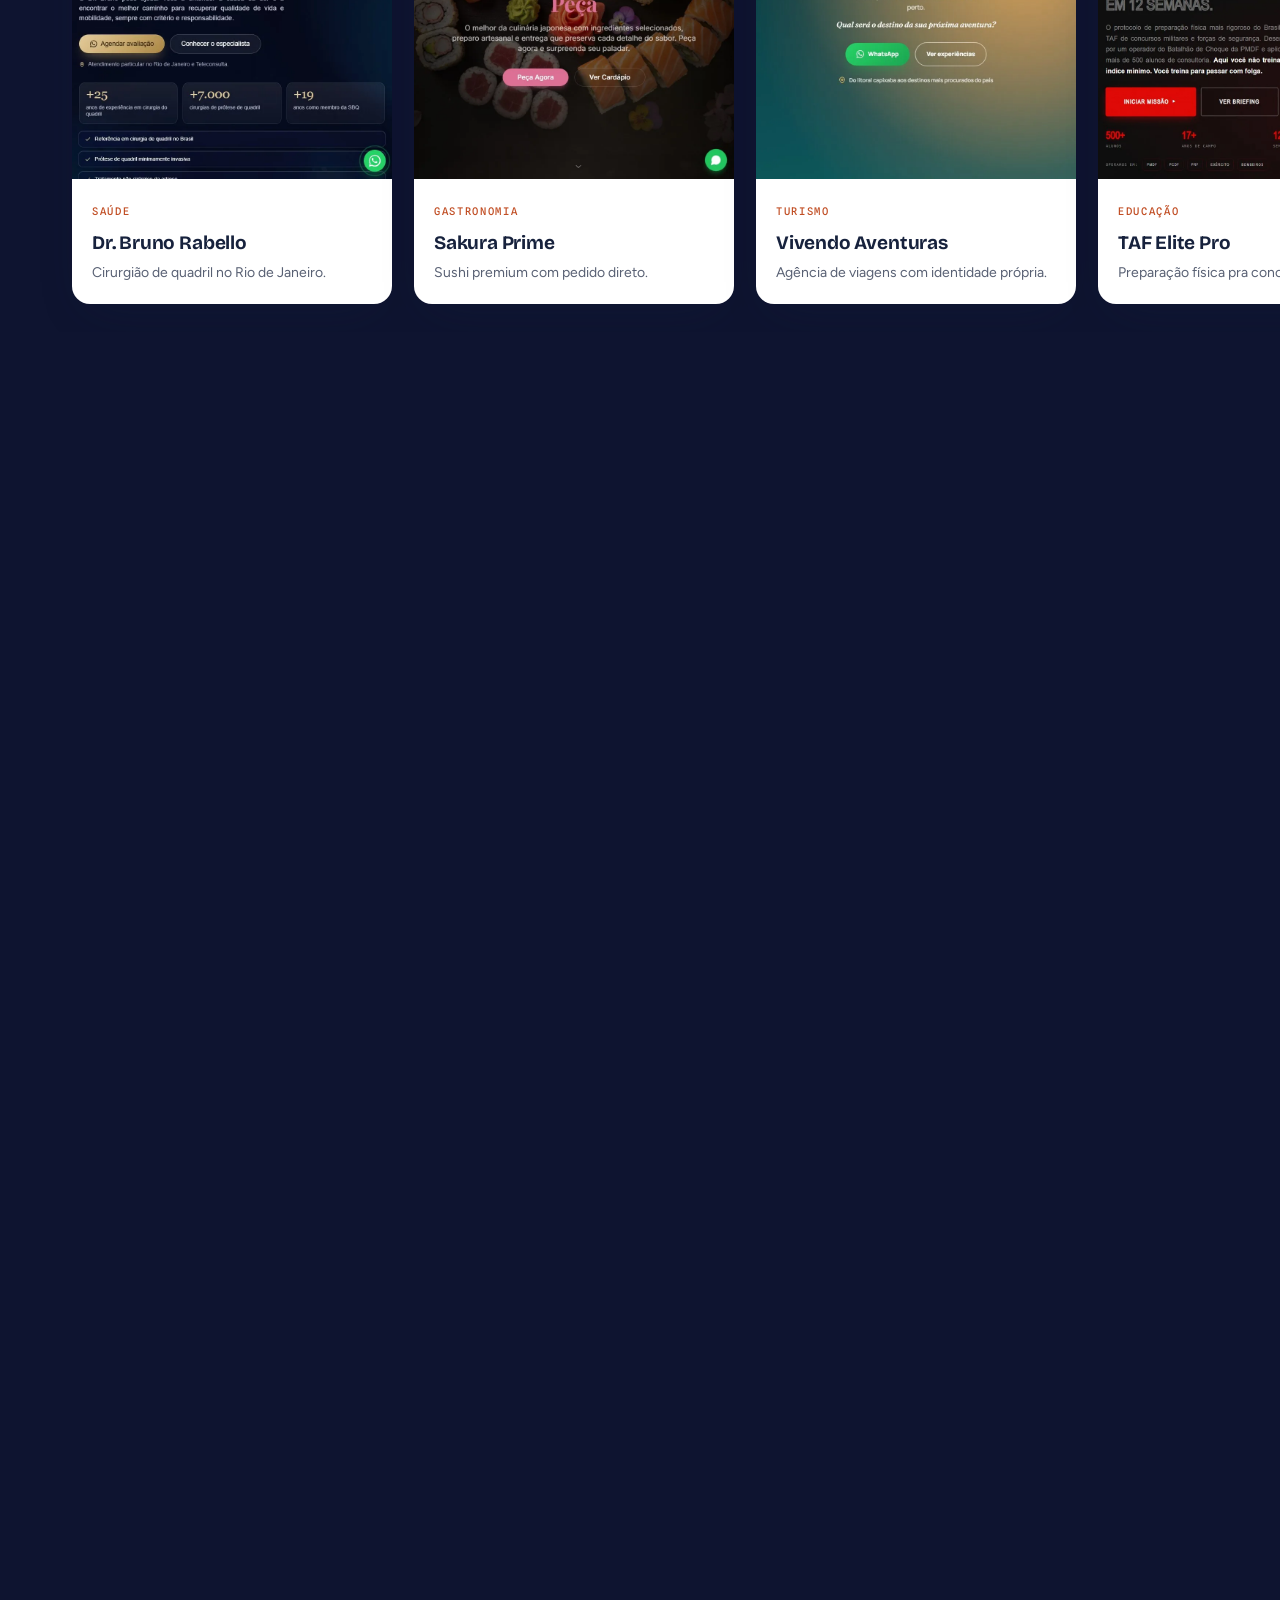
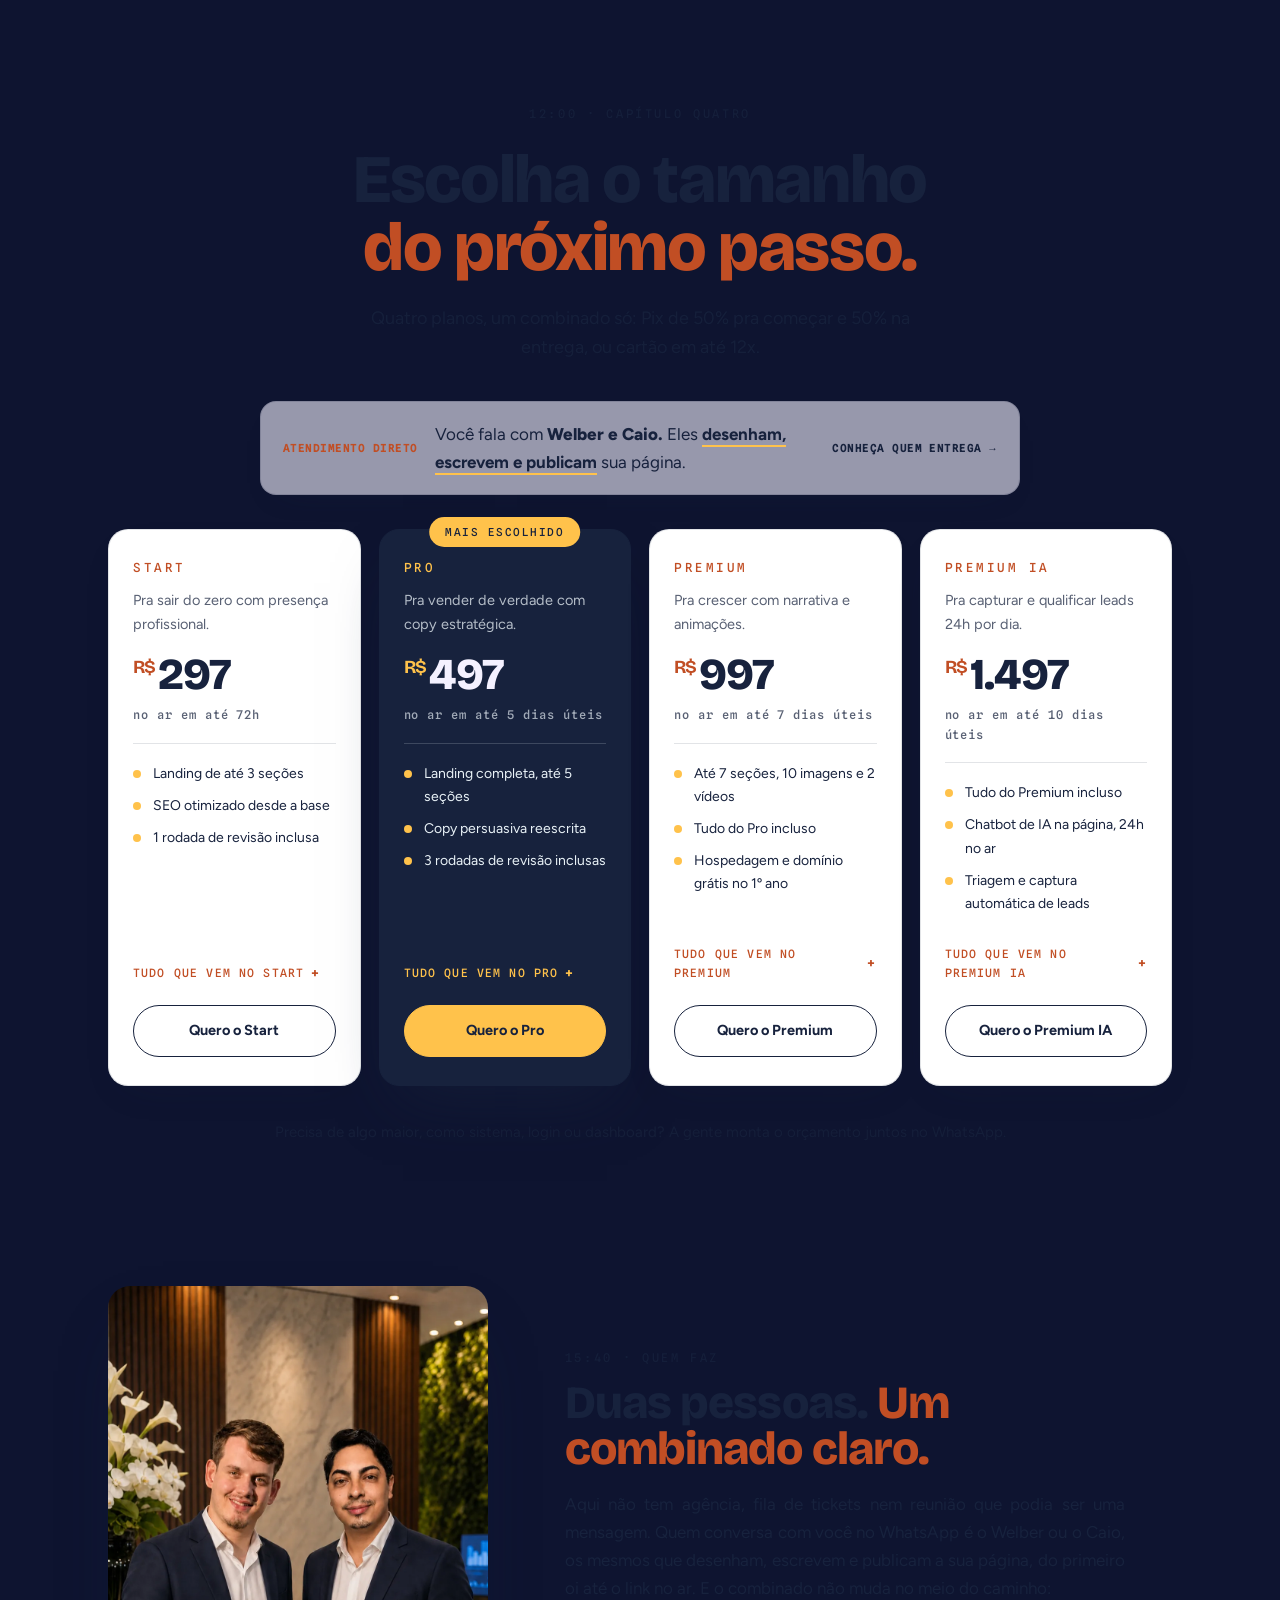
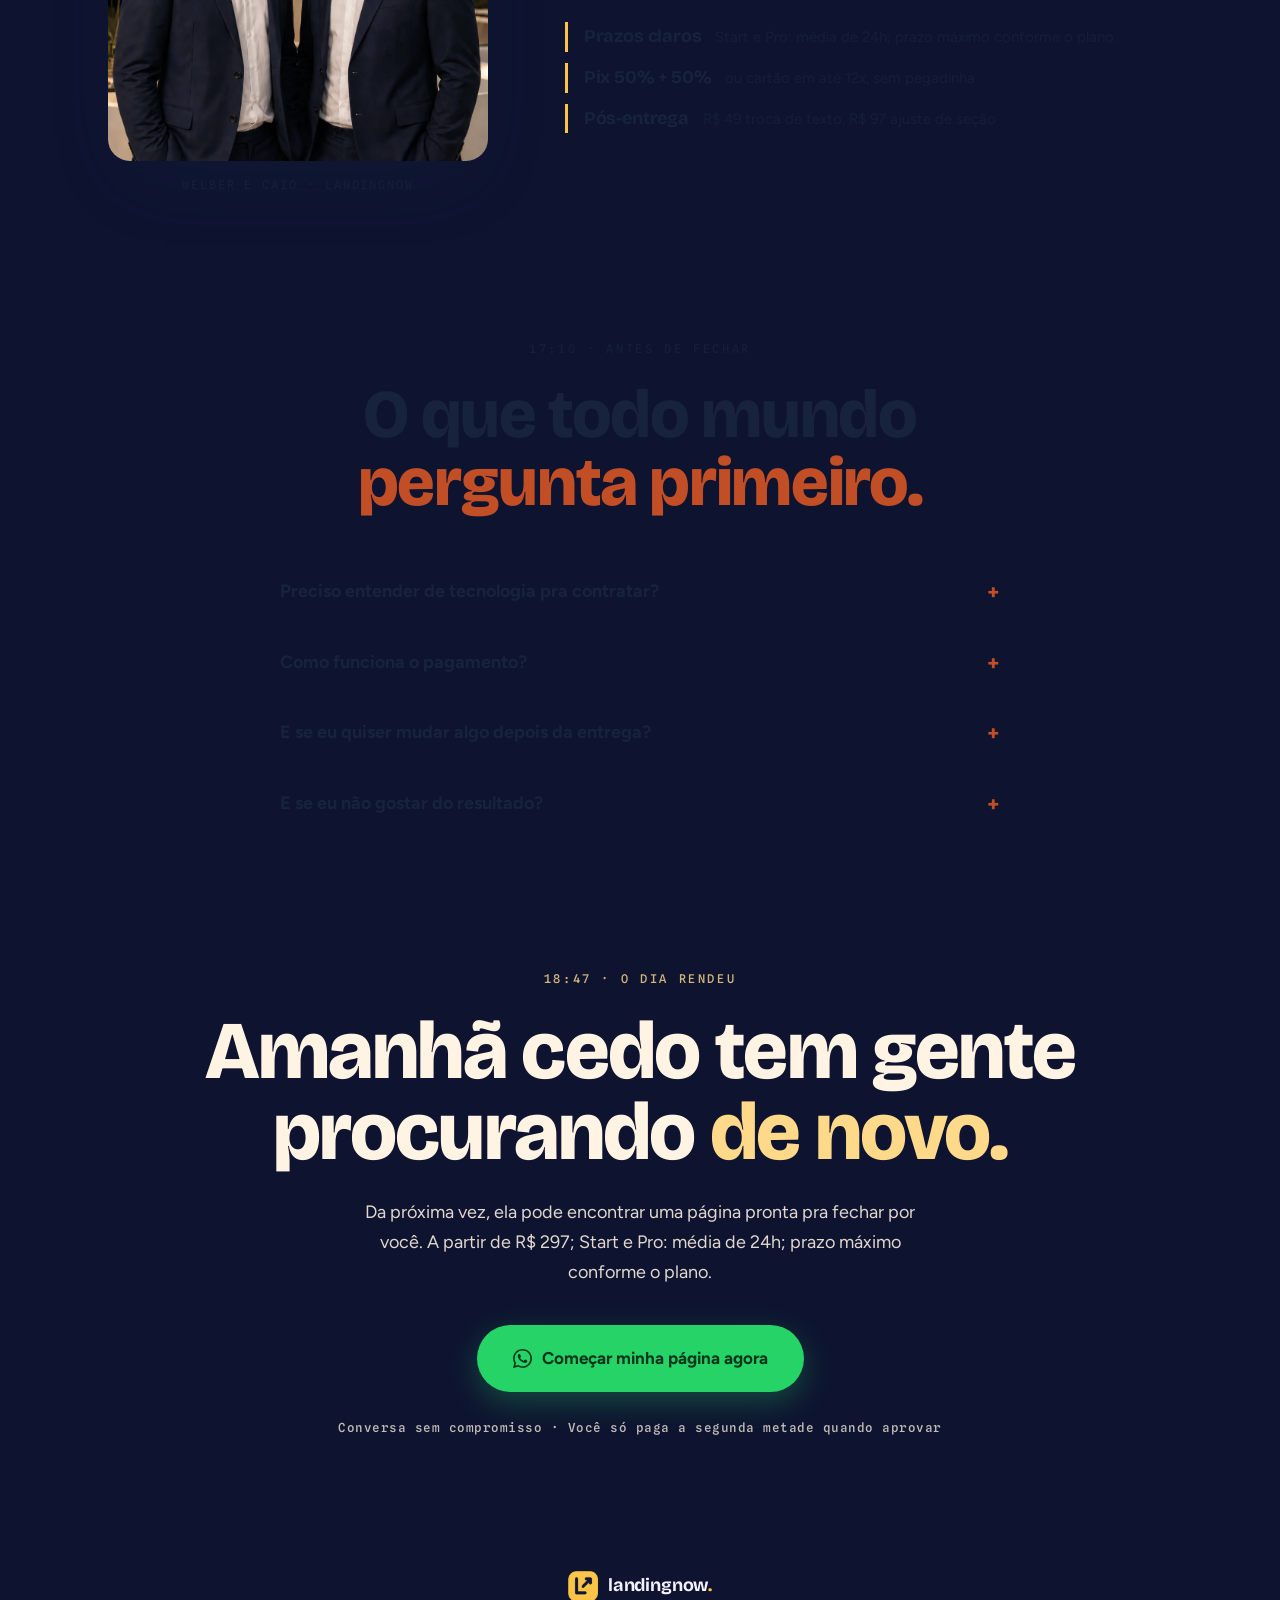
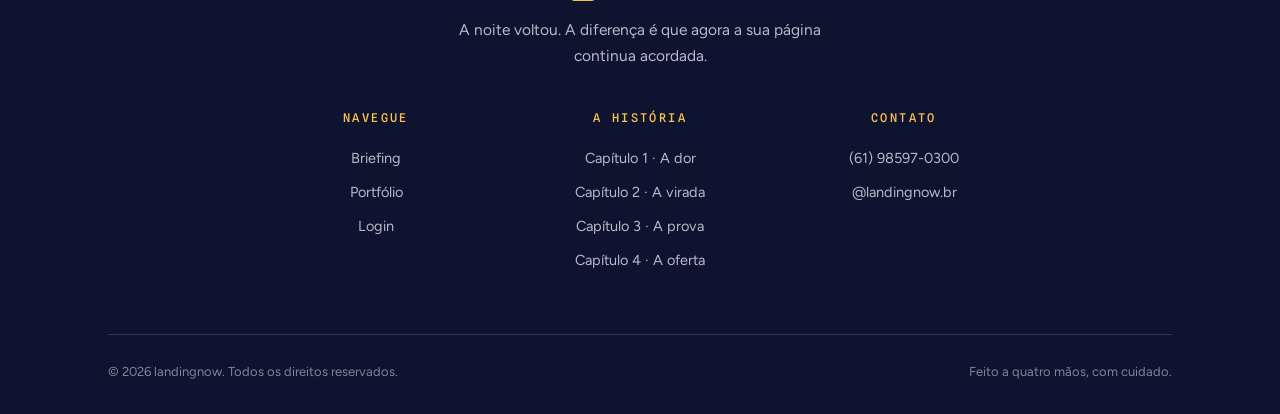
==== commit 949e5335: "fix: refinar atendimento e rodape mobile" ====
--- a/index.html
+++ b/index.html
@@ -326,7 +326,7 @@
           <strong>Ele quer resolver agora</strong>
           <small>Mas encontra um link que não conduz.</small>
         </div>
-        <div class="dor-mobile-break" aria-hidden="true">×</div>
+        <div class="dor-mobile-line dor-mobile-line-lost" aria-hidden="true"></div>
         <div class="dor-mobile-result">
           <span>Sem página, a conversa não acontece</span>
           <strong><b>0</b> conversas iniciadas</strong>
@@ -469,7 +469,7 @@
     </div>
     <a class="offer-team-note" href="#quem">
       <span class="offer-team-kicker">ATENDIMENTO DIRETO</span>
-      <span class="offer-team-copy">Você fala com <strong class="offer-team-names">Welber e Caio</strong>, os mesmos que <span class="offer-team-actions">desenham, escrevem e publicam</span> sua página.</span>
+      <span class="offer-team-copy">Você fala com <strong class="offer-team-names">Welber e Caio.</strong> Eles <span class="offer-team-actions">desenham, escrevem e publicam</span> sua página.</span>
       <span class="offer-team-link">Conheça quem entrega <span aria-hidden="true">→</span></span>
     </a>
     <p class="plan-guide-title">Qual plano combina com seu momento?</p>
--- a/styles.css
+++ b/styles.css
@@ -733,10 +733,8 @@
   .dor-mobile-step strong{font-family:var(--f-display);font-size:19px;line-height:1.12}
   .dor-mobile-step small{margin-top:5px;font-size:14px;line-height:1.4;color:var(--luz-suave)}
   .dor-mobile-line{height:28px;margin:8px 0 8px 12px;border-left:2px dashed var(--sol)}
-  .dor-mobile-break{
-    width:34px;height:34px;margin:16px 0 12px 8px;display:grid;place-items:center;
-    border-radius:50%;background:rgba(255,107,74,.15);border:1px solid rgba(255,107,74,.65);
-    color:#FF9A7E;font-family:var(--f-display);font-size:26px;font-weight:700;
+  .dor-mobile-line-lost{
+    height:22px;margin:12px 0 12px 12px;border-left-color:rgba(255,154,126,.85);
   }
   .dor-mobile-result{padding:15px 14px;border-radius:12px;background:rgba(255,107,74,.1);border:1px solid rgba(255,107,74,.3)}
   .dor-mobile-result span{display:block;font-family:var(--f-display);font-size:17px;font-weight:700;line-height:1.15}
@@ -778,8 +776,14 @@
   .faq-item summary{font-size:16px;padding:17px 2px}
   .final-sub{font-size:16px}
   .btn-final{width:auto;max-width:100%;padding:15px 22px;font-size:14.5px;white-space:nowrap}
-  .footer-cols{grid-template-columns:1fr;gap:28px}
-  .footer-bottom{justify-content:center;text-align:center}
+  .footer-frame{padding-top:48px;padding-bottom:28px}
+  .footer-brand{gap:12px;margin-bottom:36px}
+  .footer-line{max-width:330px;font-size:15px;line-height:1.45;color:rgba(244,241,255,.74)}
+  .footer-cols{grid-template-columns:1fr;gap:0;margin-bottom:34px;border-top:1px solid rgba(244,241,255,.12)}
+  .footer-col{padding:22px 0;border-bottom:1px solid rgba(244,241,255,.12)}
+  .footer-col h3{margin-bottom:10px}
+  .footer-bottom{flex-direction:column;align-items:center;justify-content:center;gap:8px;padding-top:20px;text-align:center;font-size:12px}
+  .footer-bottom span:last-child{font-family:var(--f-mono);font-weight:700;letter-spacing:.06em;color:var(--sol)}
   .float-zap{display:flex}
   .scroll-cue{display:none}
   .astro{opacity:.38}
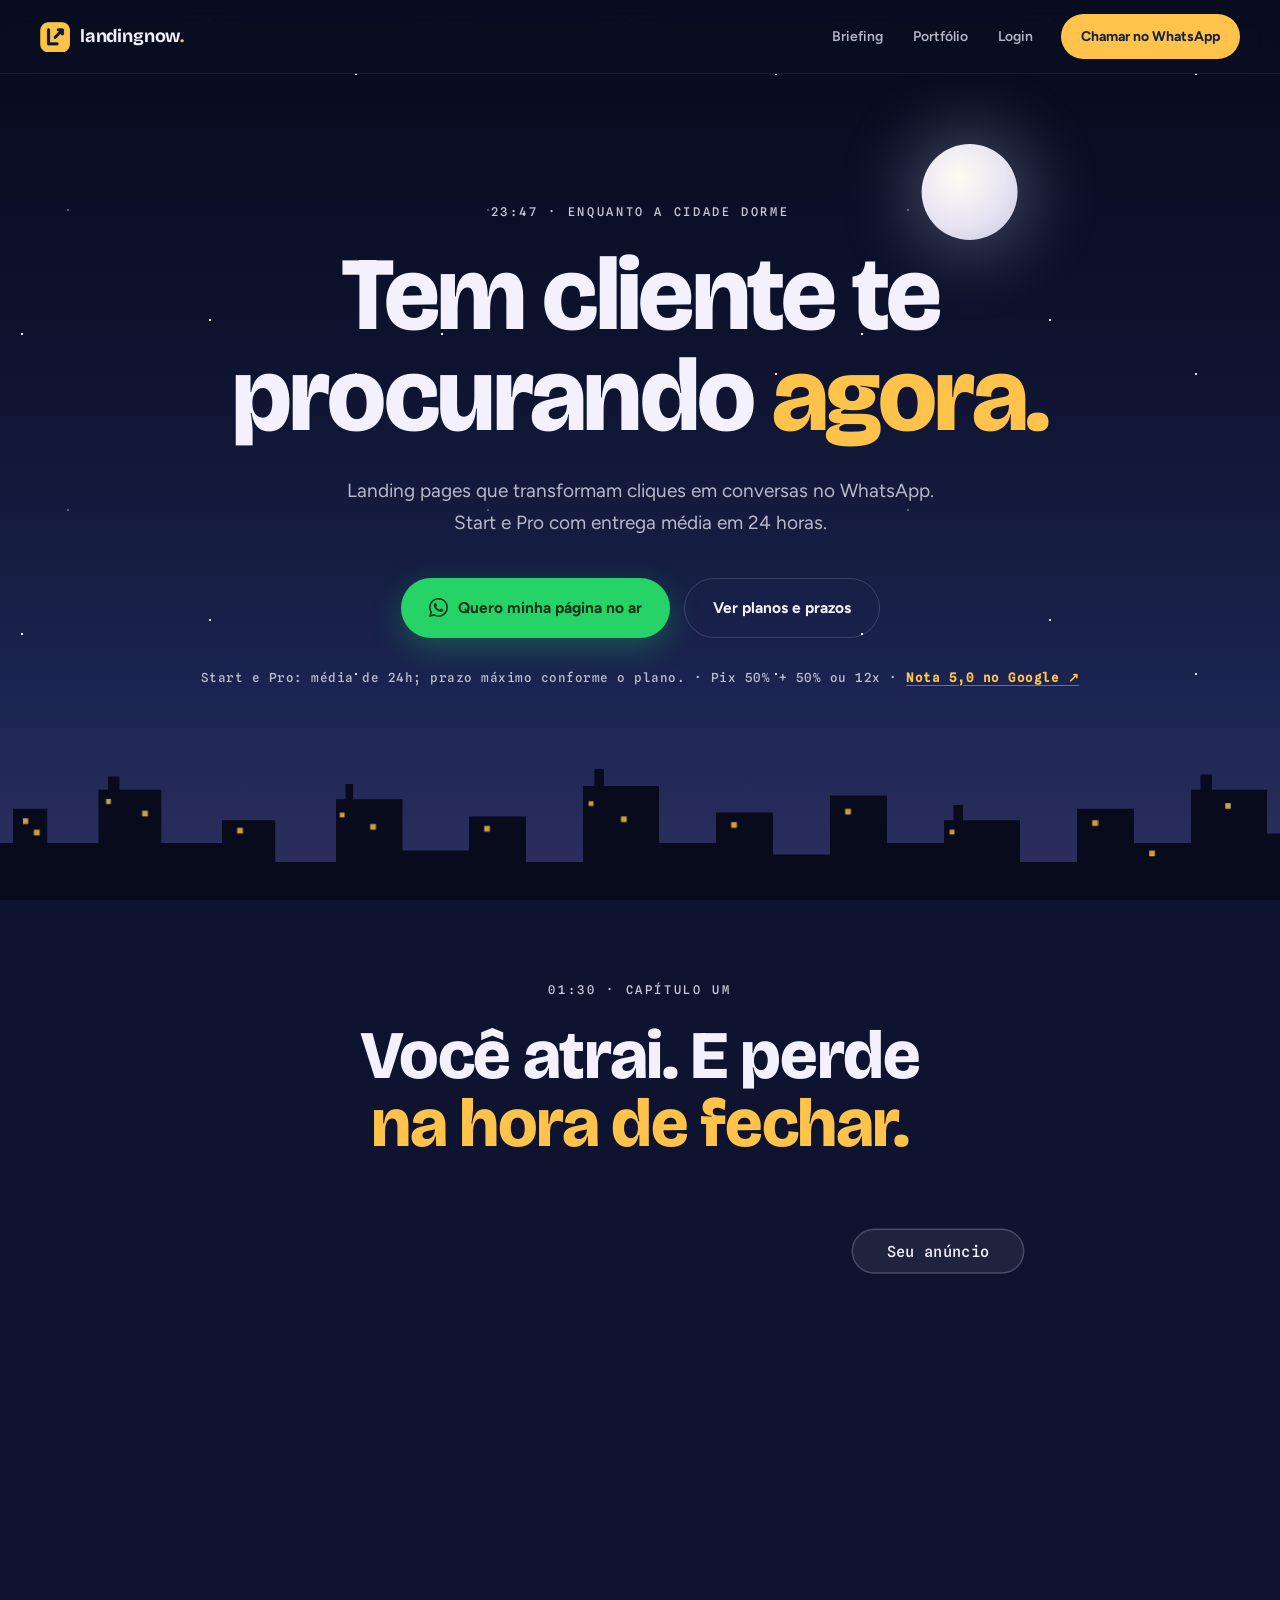
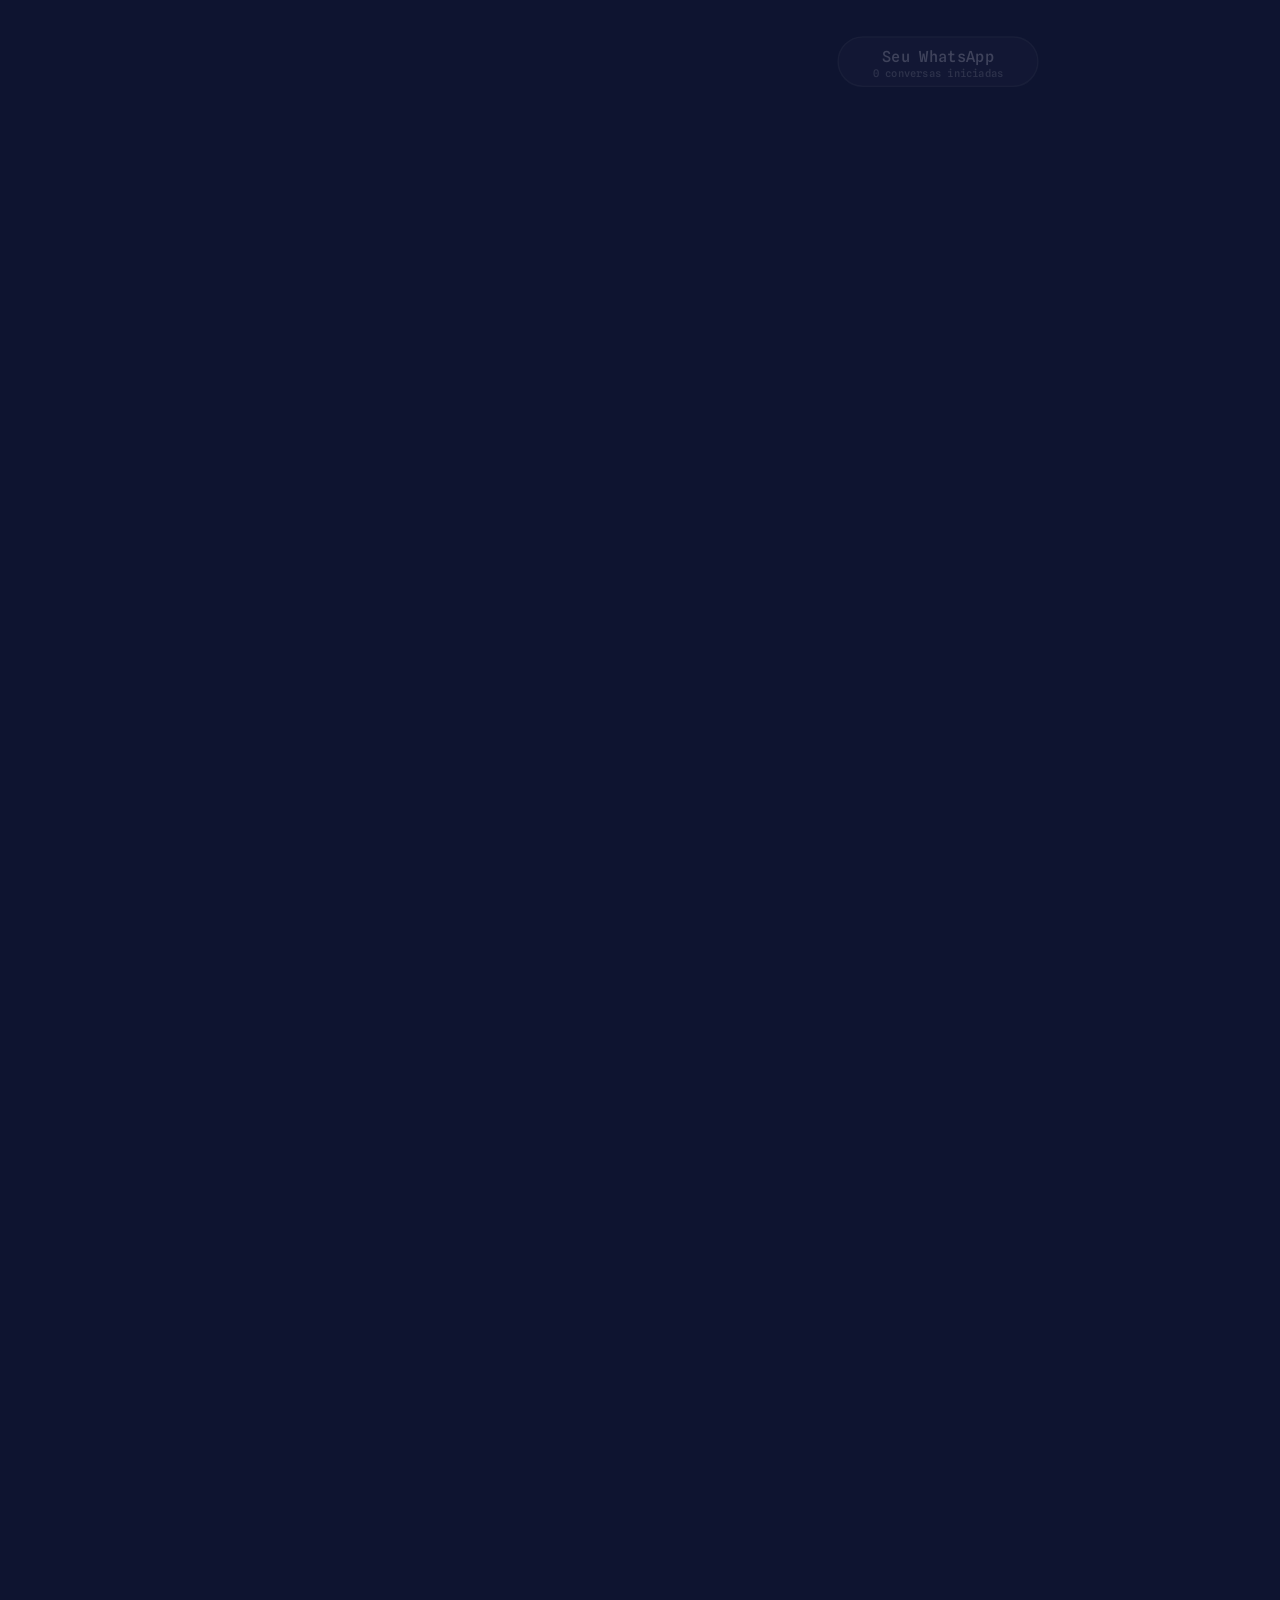
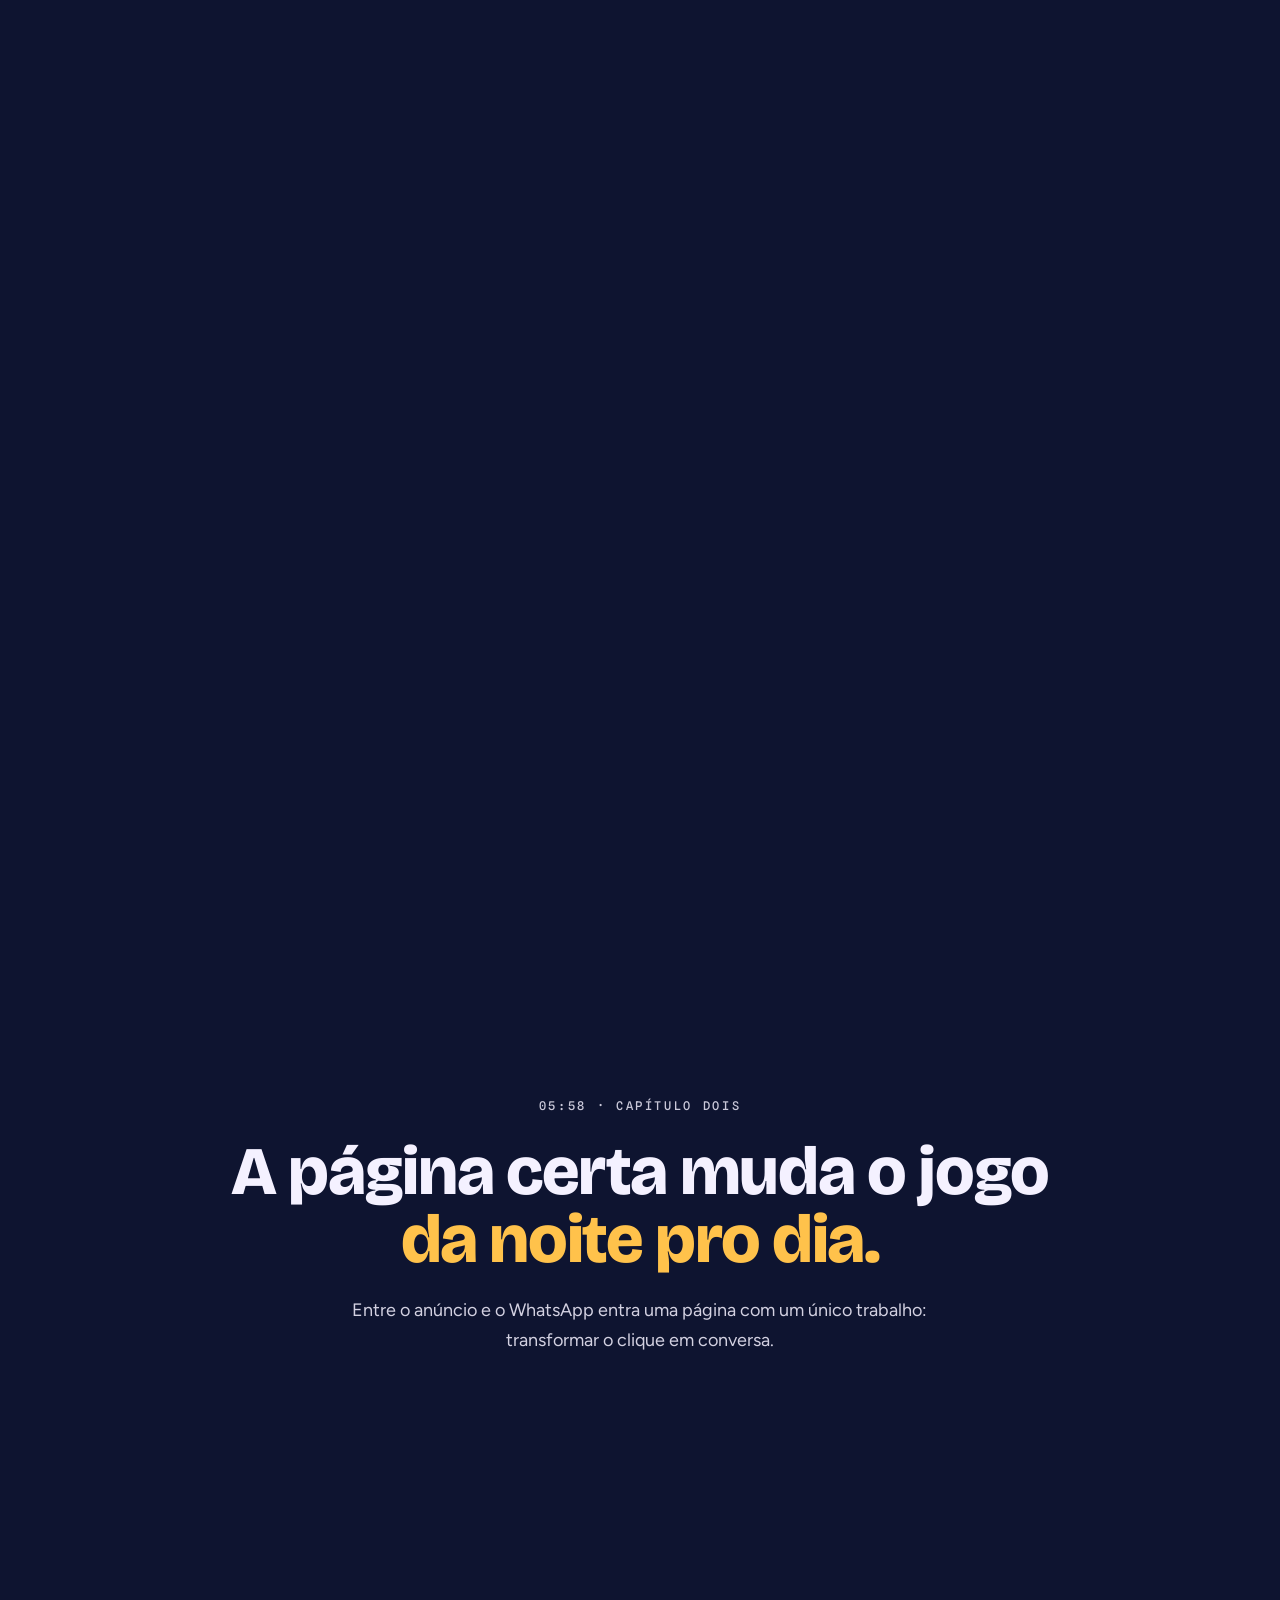
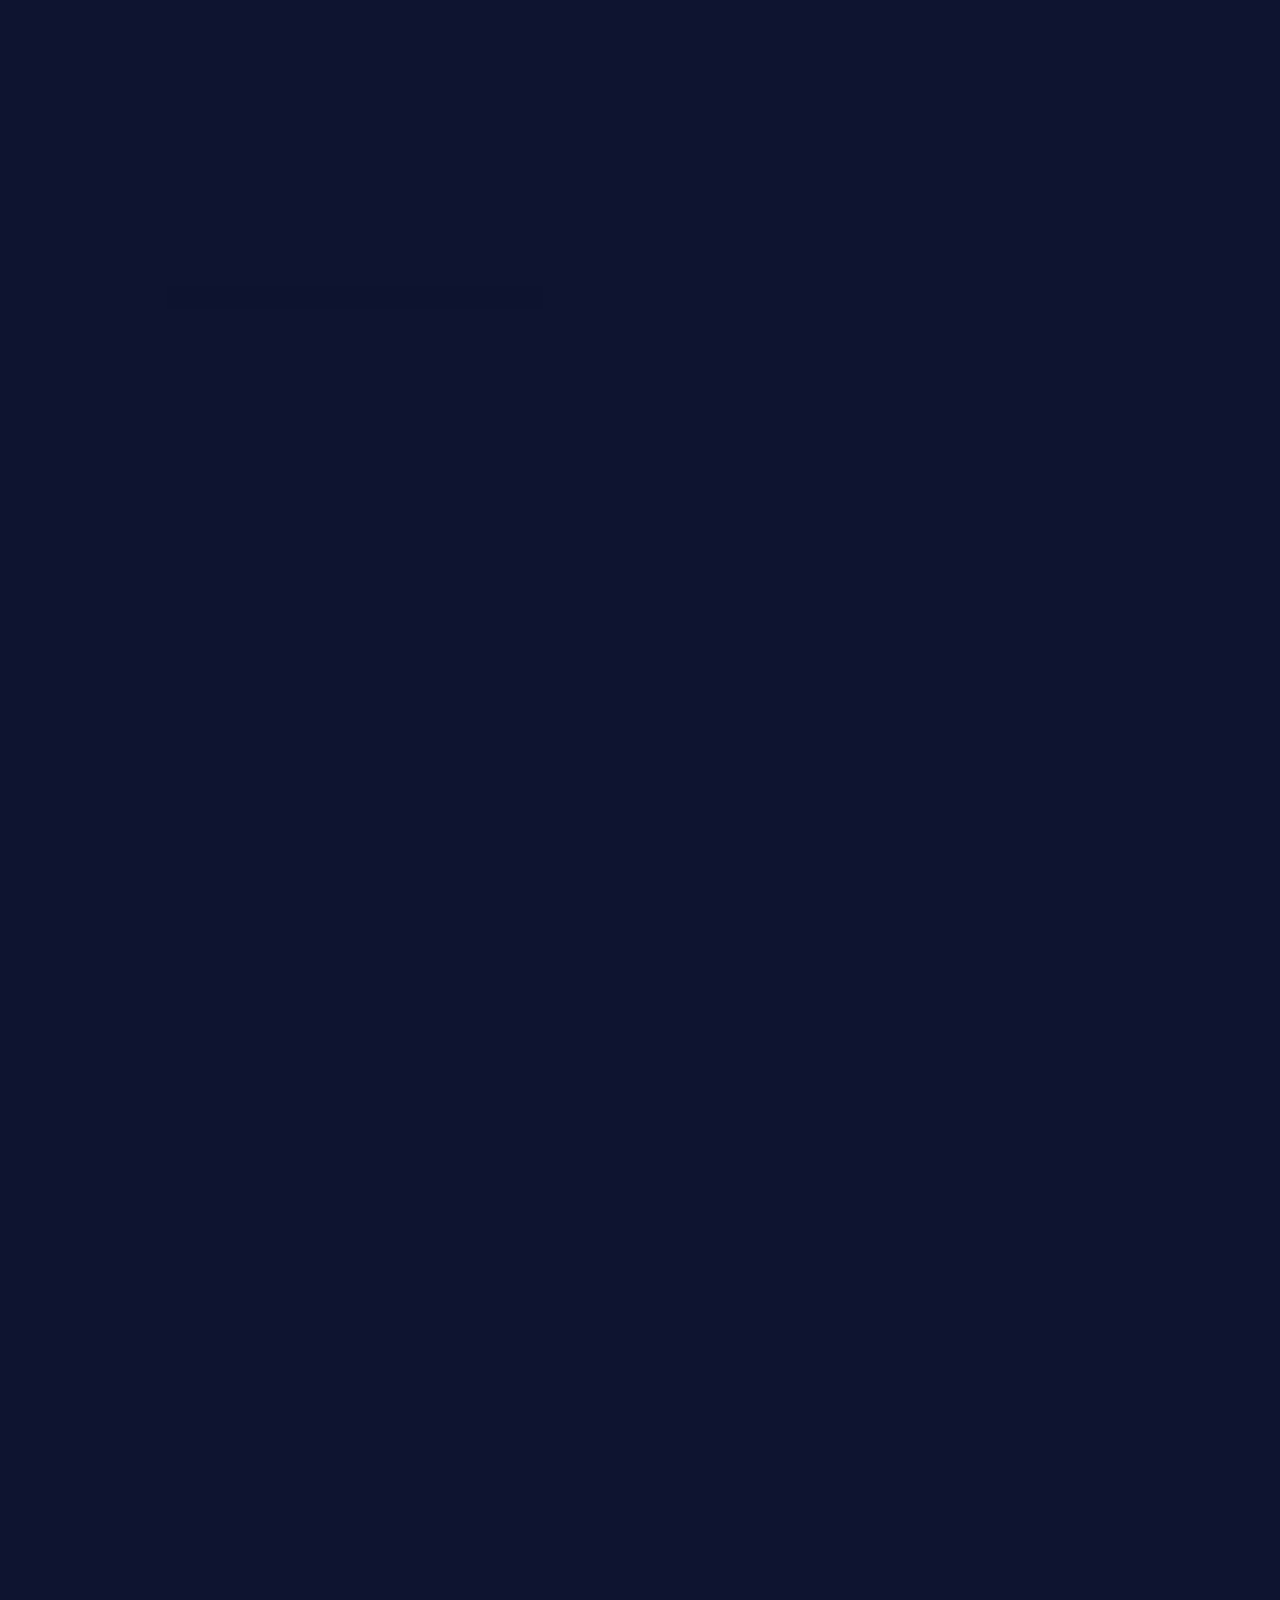
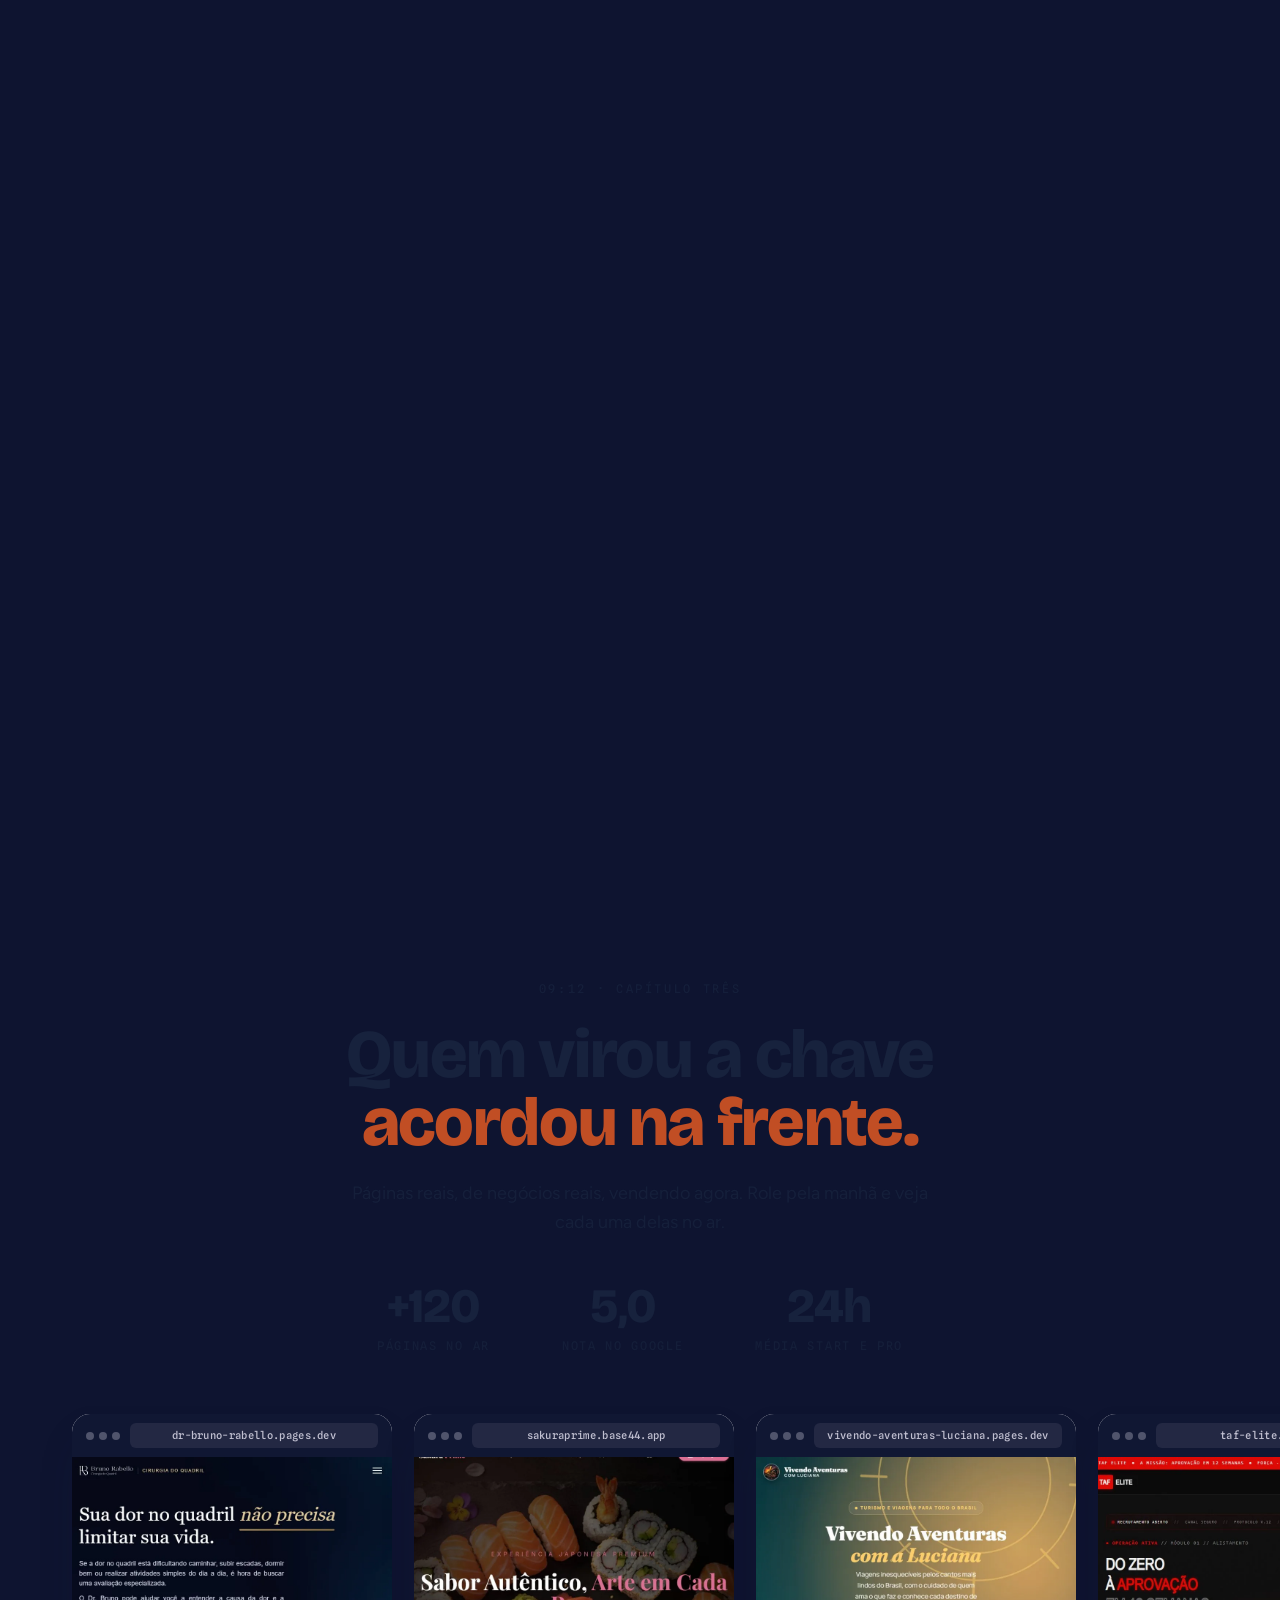
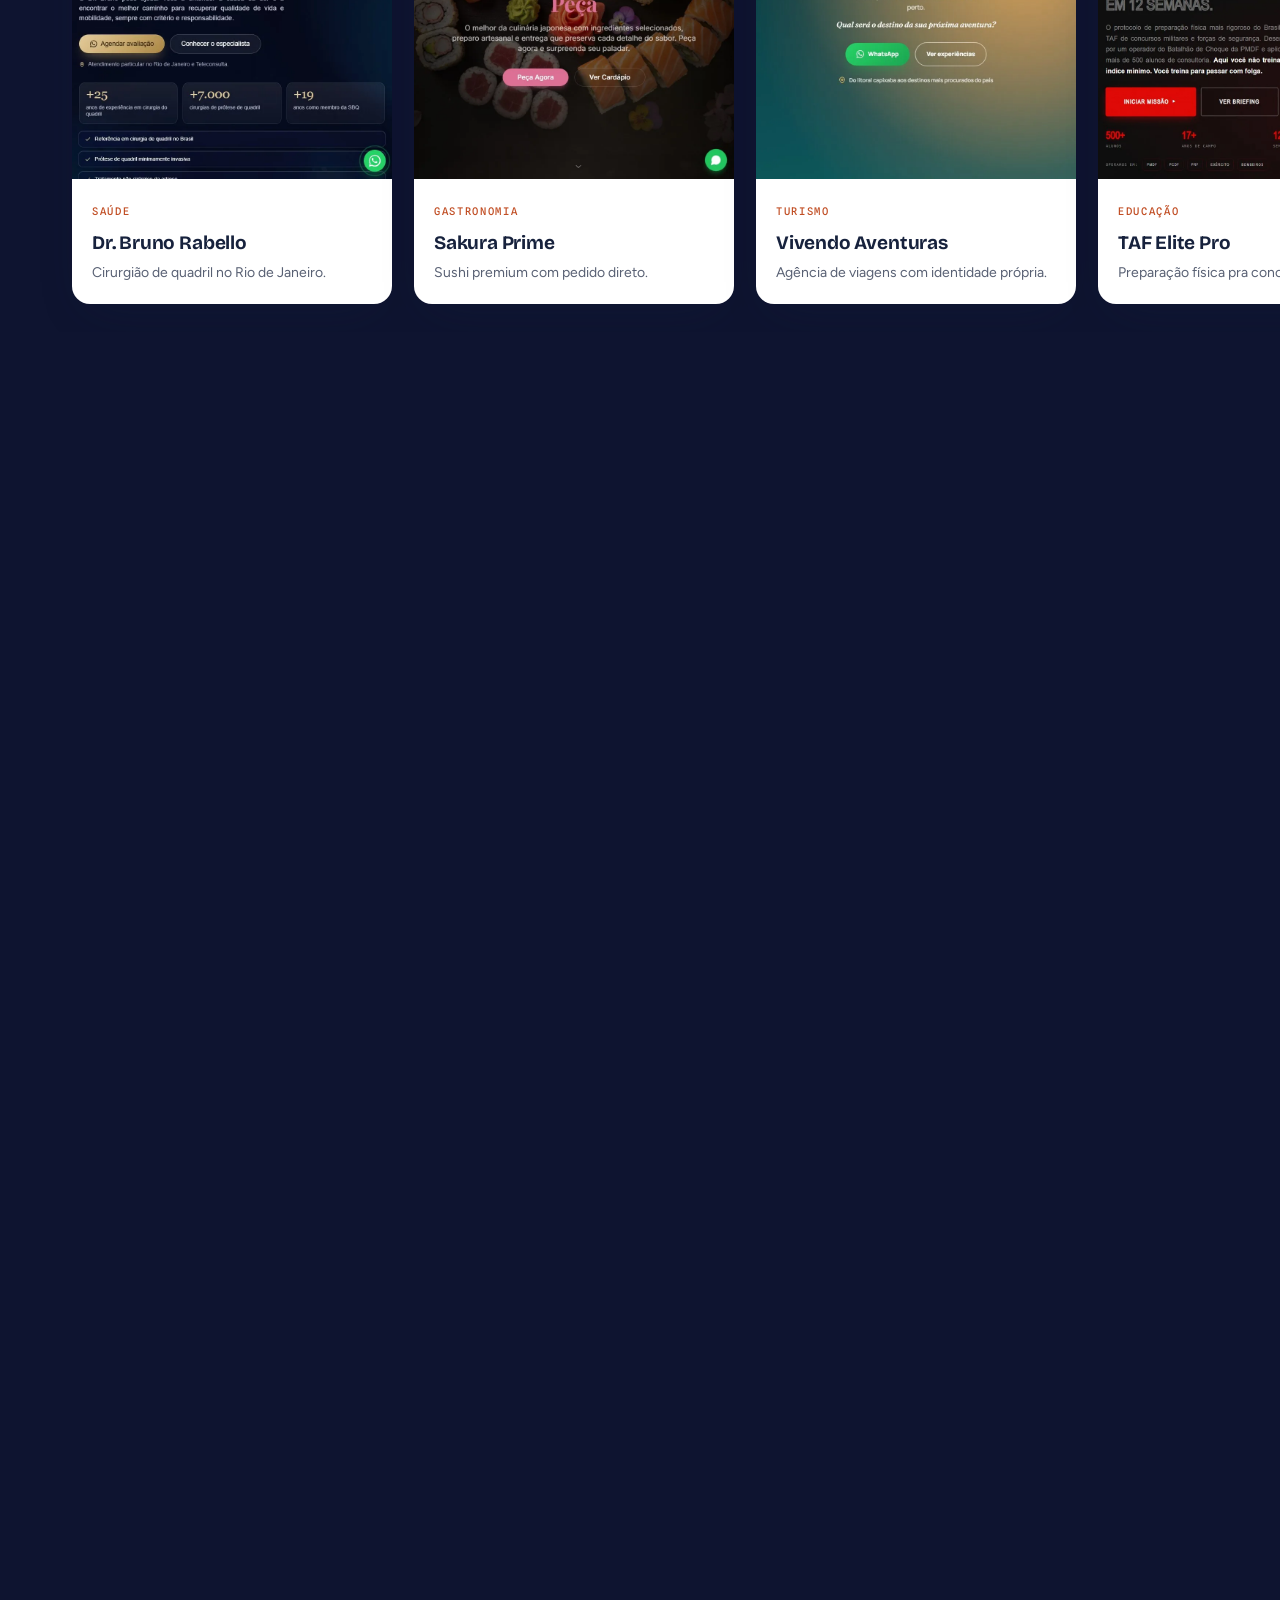
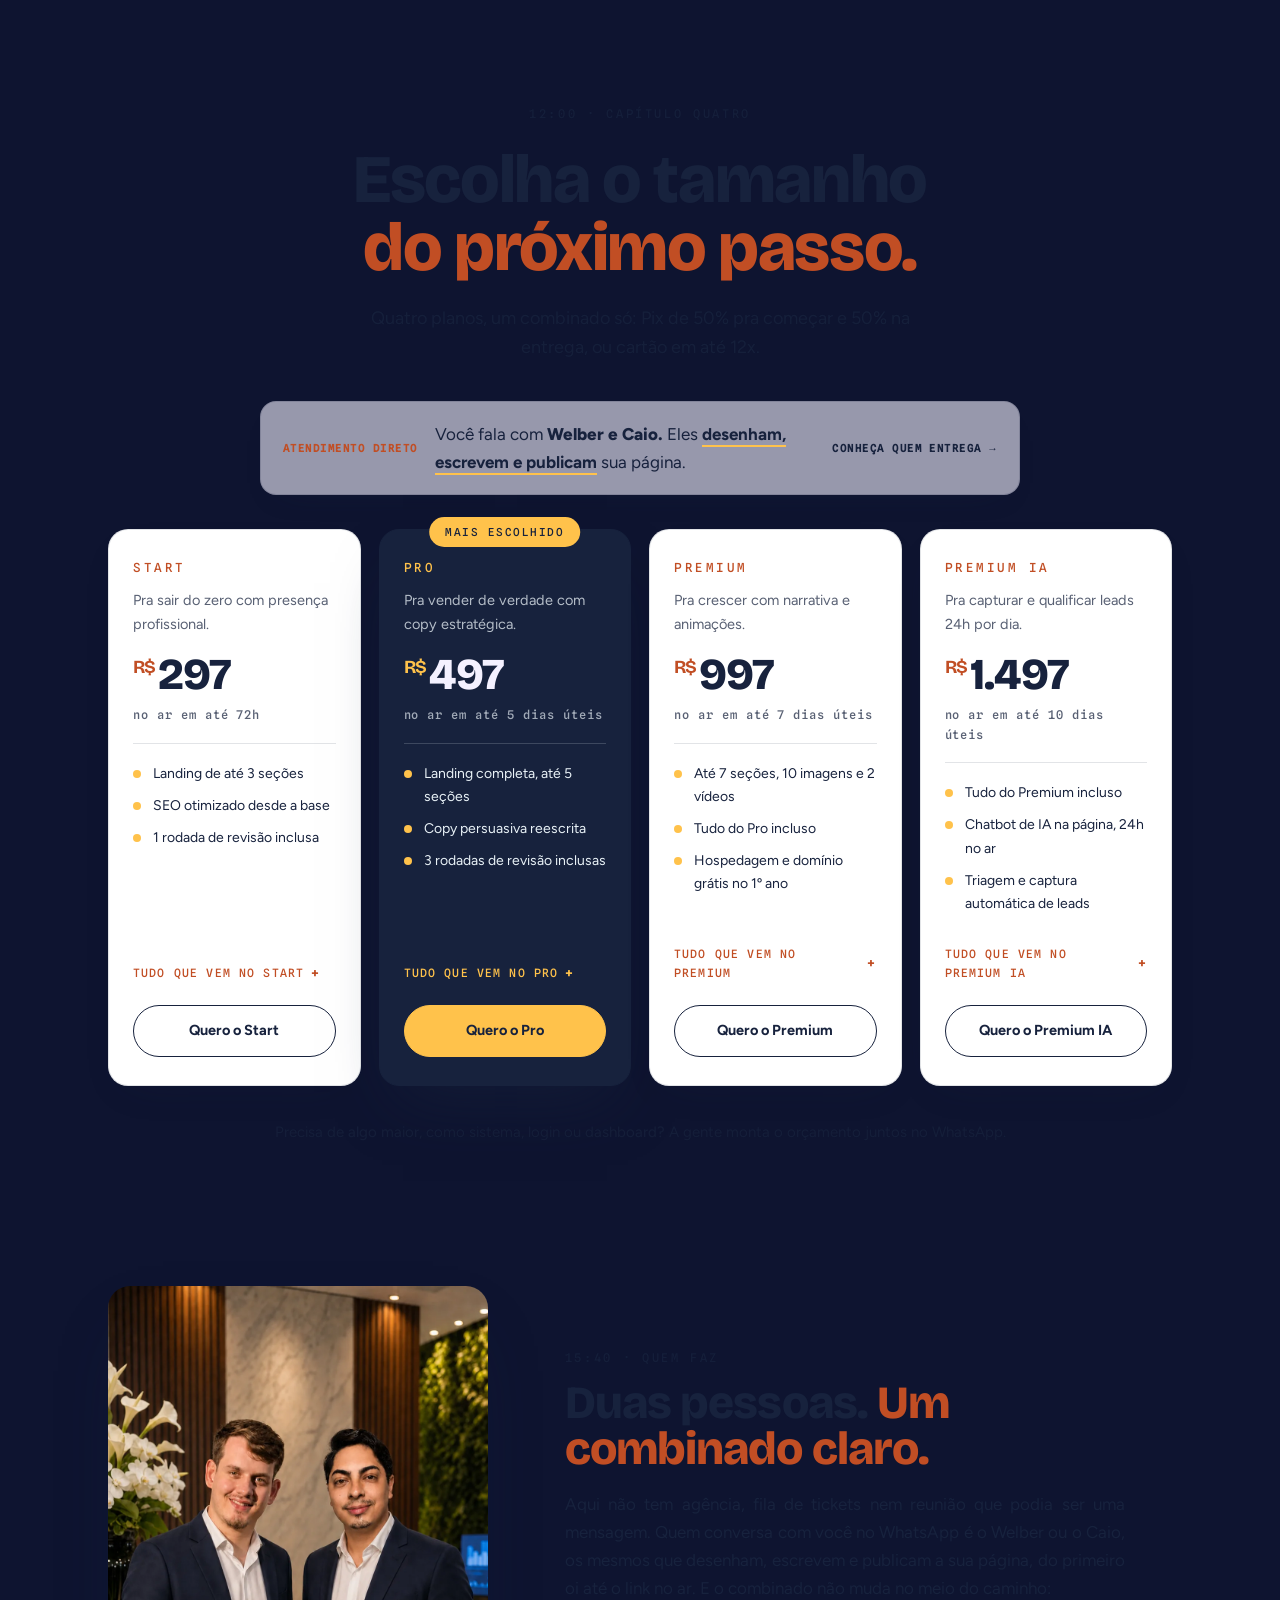
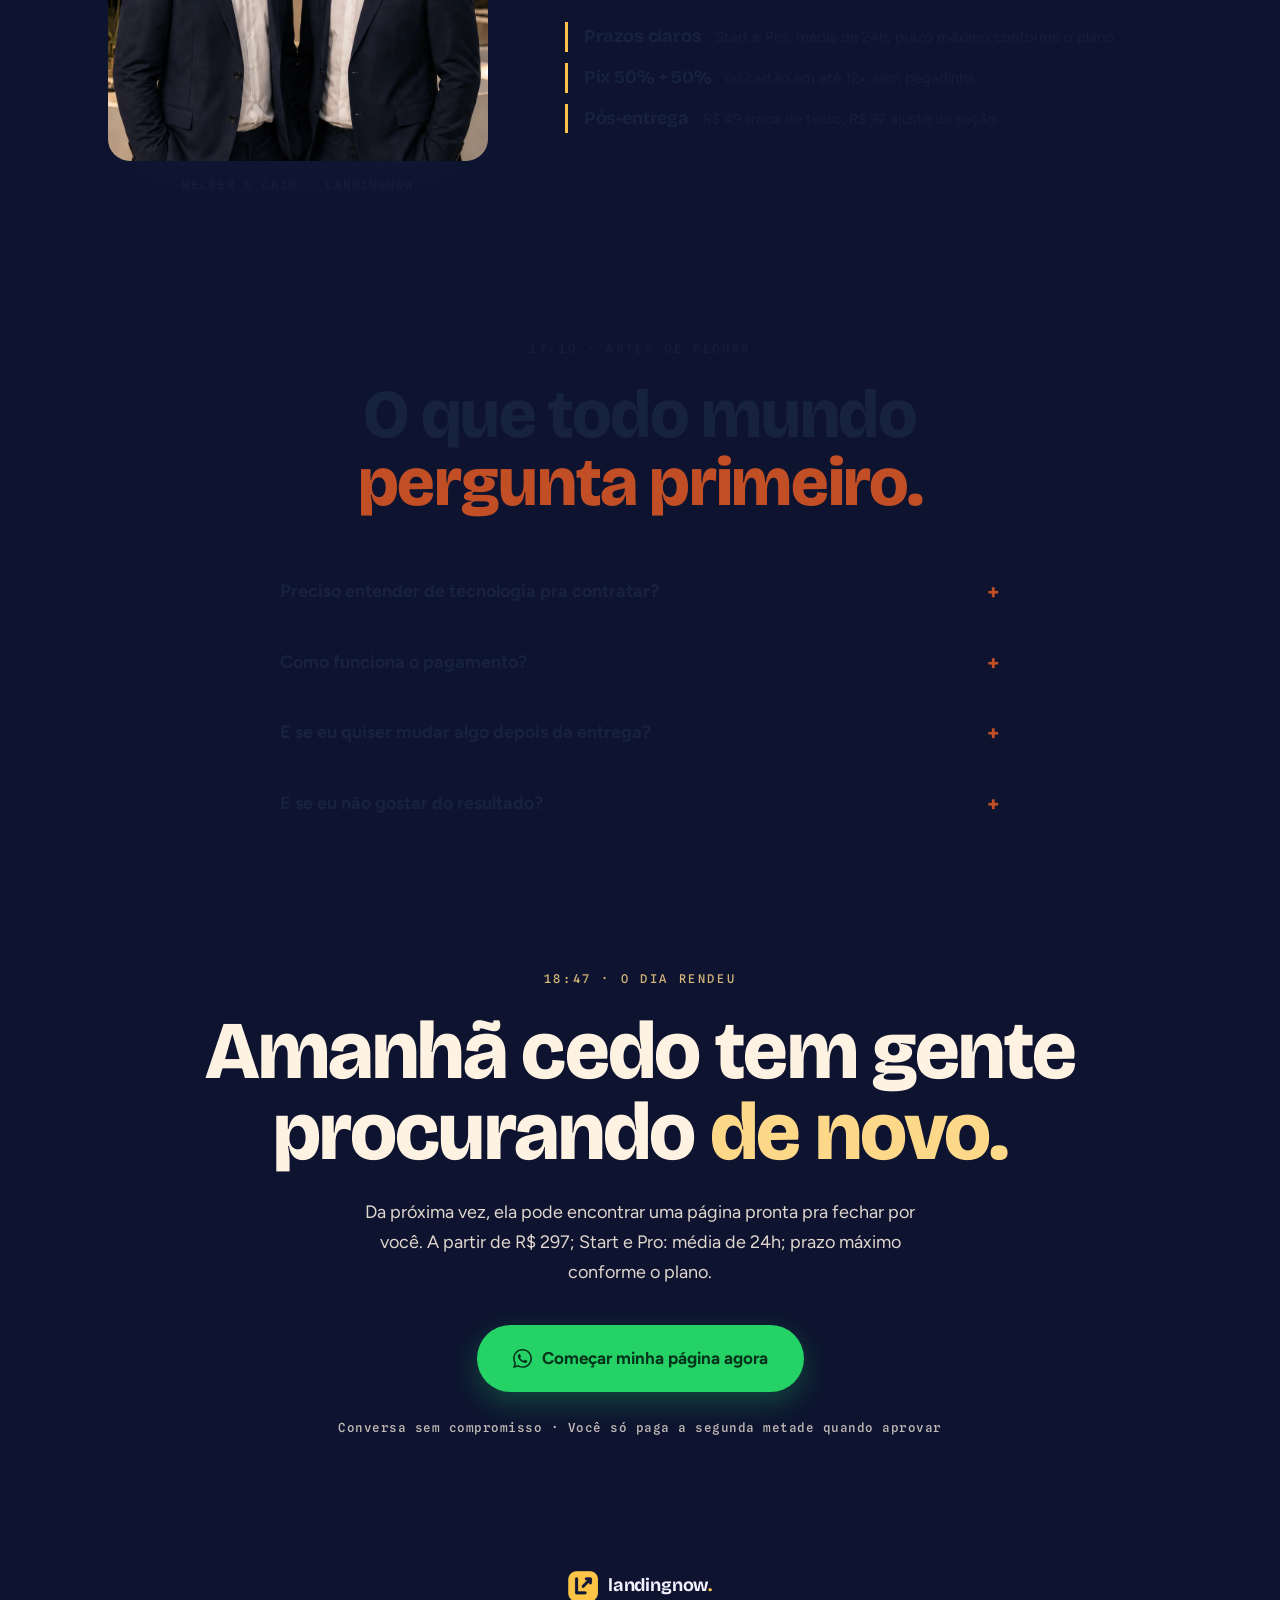
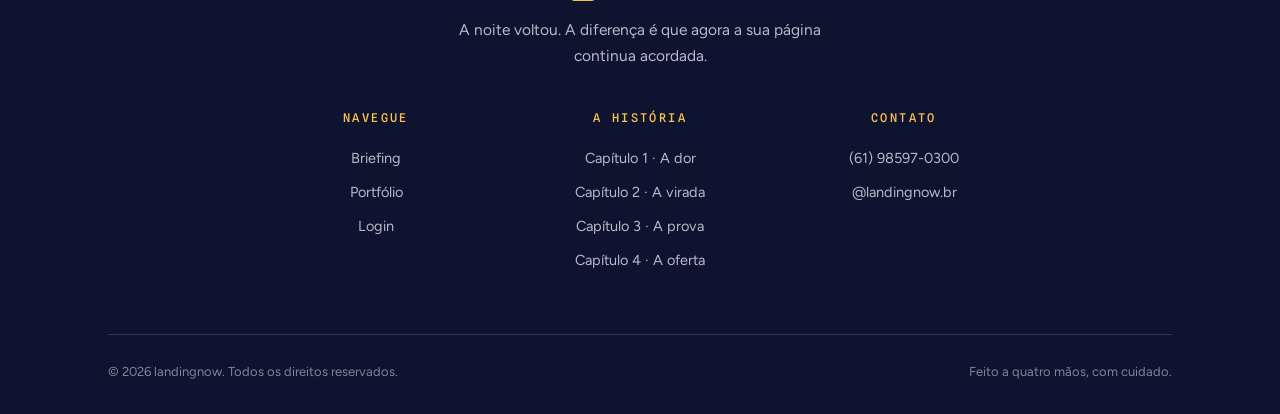
==== commit 55bc6b9d: "Sobe a versao do cache: styles.css e app.js mudaram As melhorias de mobile do Codex alteraram os doi" ====
--- a/index.html
+++ b/index.html
@@ -66,10 +66,10 @@
 <link rel="preload" as="font" type="font/woff2" href="fonts/bricolage-var.woff2" crossorigin>
 <link rel="preload" as="font" type="font/woff2" href="fonts/figtree-var.woff2" crossorigin>
 <link rel="preload" as="font" type="font/woff2" href="fonts/splinemono-500.woff2" crossorigin>
-<link rel="stylesheet" href="styles.css?v=20260811">
+<link rel="stylesheet" href="styles.css?v=20260811b">
 <script defer src="lib/gsap.min.js"></script>
 <script defer src="lib/ScrollTrigger.min.js"></script>
-<script defer src="app.js?v=20260811"></script>
+<script defer src="app.js?v=20260811b"></script>
 <script defer src="config.js?v=20260811"></script>
 <script defer src="analytics.js?v=20260811"></script>
 
--- a/styles.css
+++ b/styles.css
@@ -749,8 +749,8 @@
   .virada-item::before{
     counter-increment:virada;content:'0' counter(virada);position:absolute;left:0;top:15px;
     width:31px;height:31px;display:grid;place-items:center;border-radius:50%;
-    background:rgba(255,194,75,.14);border:1px solid rgba(255,194,75,.55);
-    color:var(--sol);font-family:var(--f-mono);font-size:10px;font-weight:700;letter-spacing:.04em;
+    background:rgba(244,241,255,.62);border:1px solid rgba(23,34,61,.48);
+    color:var(--tinta);font-family:var(--f-mono);font-size:10.5px;font-weight:700;letter-spacing:.04em;
   }
   .virada-item strong{font-size:19px}
   .virada-item span{font-size:15px;text-align:left}
@@ -779,9 +779,10 @@
   .footer-frame{padding-top:48px;padding-bottom:28px}
   .footer-brand{gap:12px;margin-bottom:36px}
   .footer-line{max-width:330px;font-size:15px;line-height:1.45;color:rgba(244,241,255,.74)}
-  .footer-cols{grid-template-columns:1fr;gap:0;margin-bottom:34px;border-top:1px solid rgba(244,241,255,.12)}
-  .footer-col{padding:22px 0;border-bottom:1px solid rgba(244,241,255,.12)}
-  .footer-col h3{margin-bottom:10px}
+  .footer-cols{grid-template-columns:repeat(3,minmax(0,1fr));gap:10px;align-items:start;margin-bottom:28px;padding:20px 0;border-top:1px solid rgba(244,241,255,.12);border-bottom:1px solid rgba(244,241,255,.12)}
+  .footer-col{padding:0;border-bottom:0}
+  .footer-col h3{margin-bottom:9px;font-size:9px;letter-spacing:.13em}
+  .footer-col a{padding:5px 1px;font-size:12px;line-height:1.3;overflow-wrap:anywhere}
   .footer-bottom{flex-direction:column;align-items:center;justify-content:center;gap:8px;padding-top:20px;text-align:center;font-size:12px}
   .footer-bottom span:last-child{font-family:var(--f-mono);font-weight:700;letter-spacing:.06em;color:var(--sol)}
   .float-zap{display:flex}
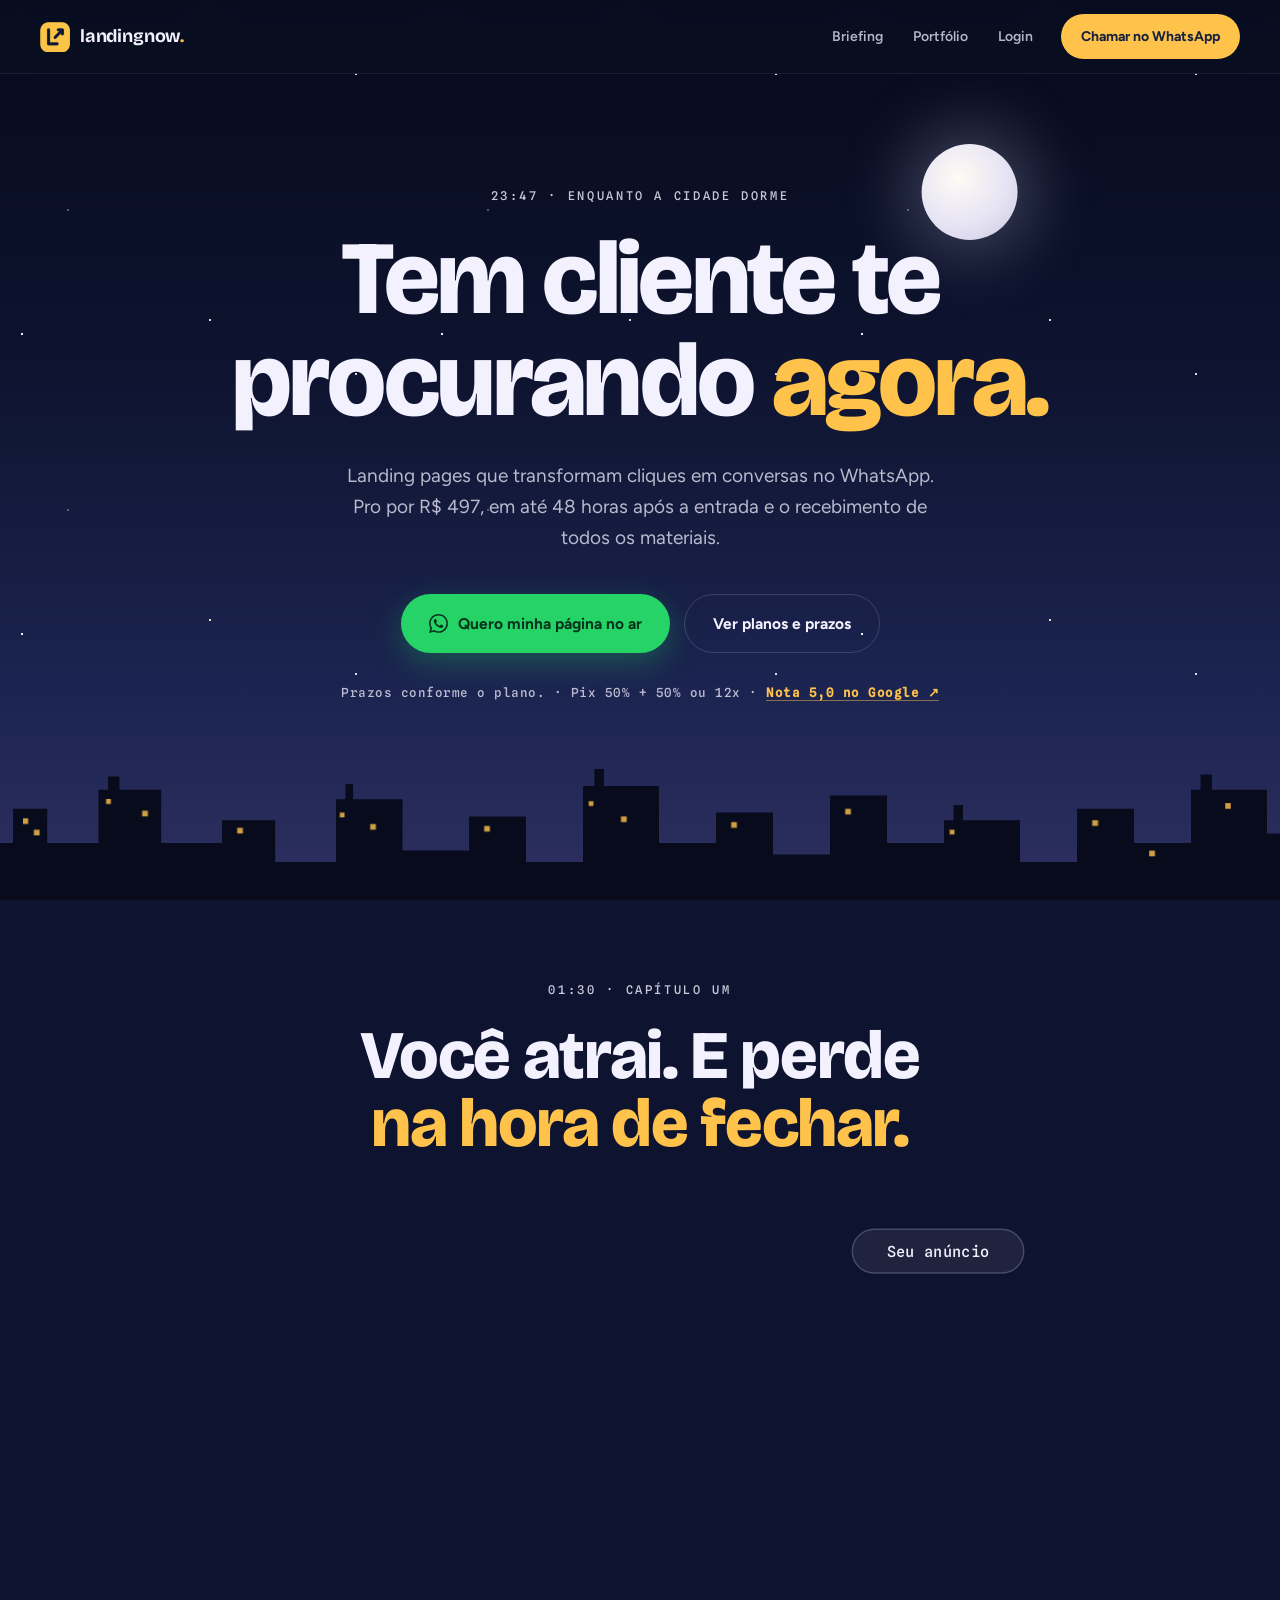
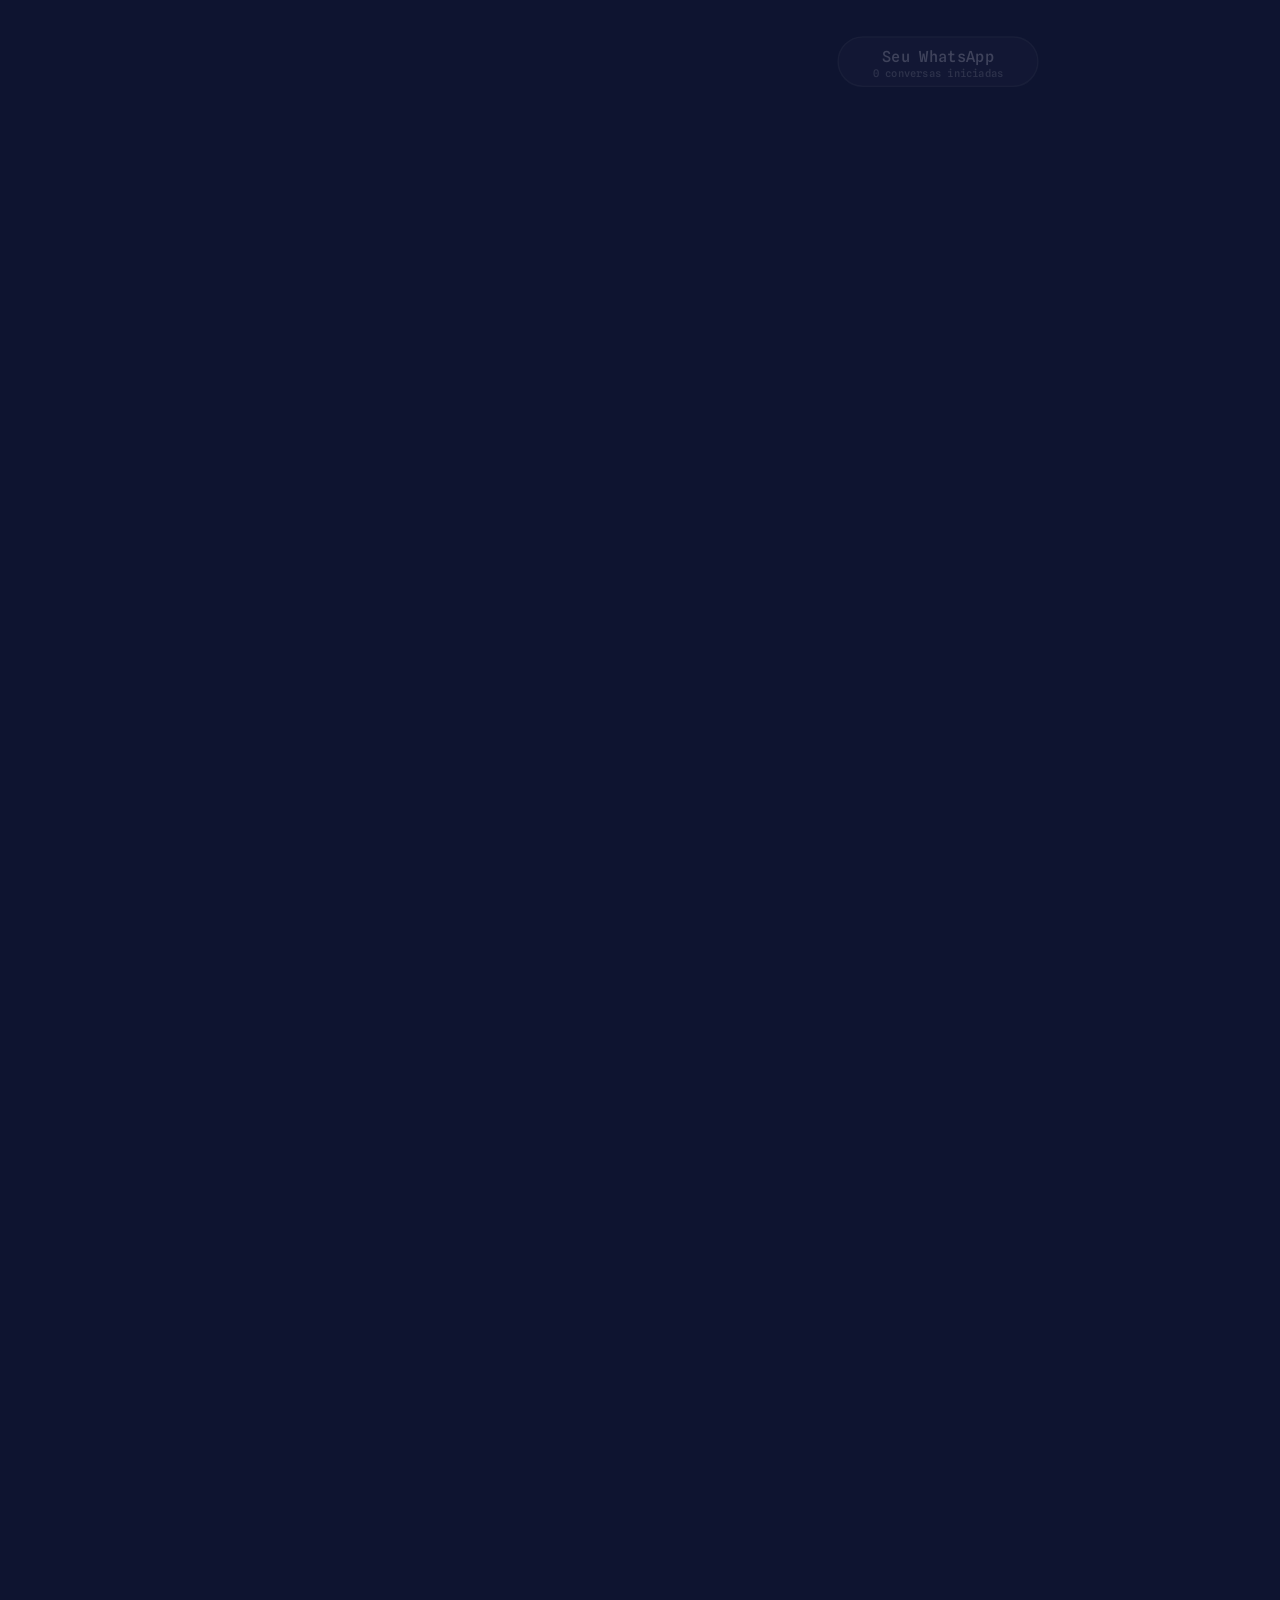
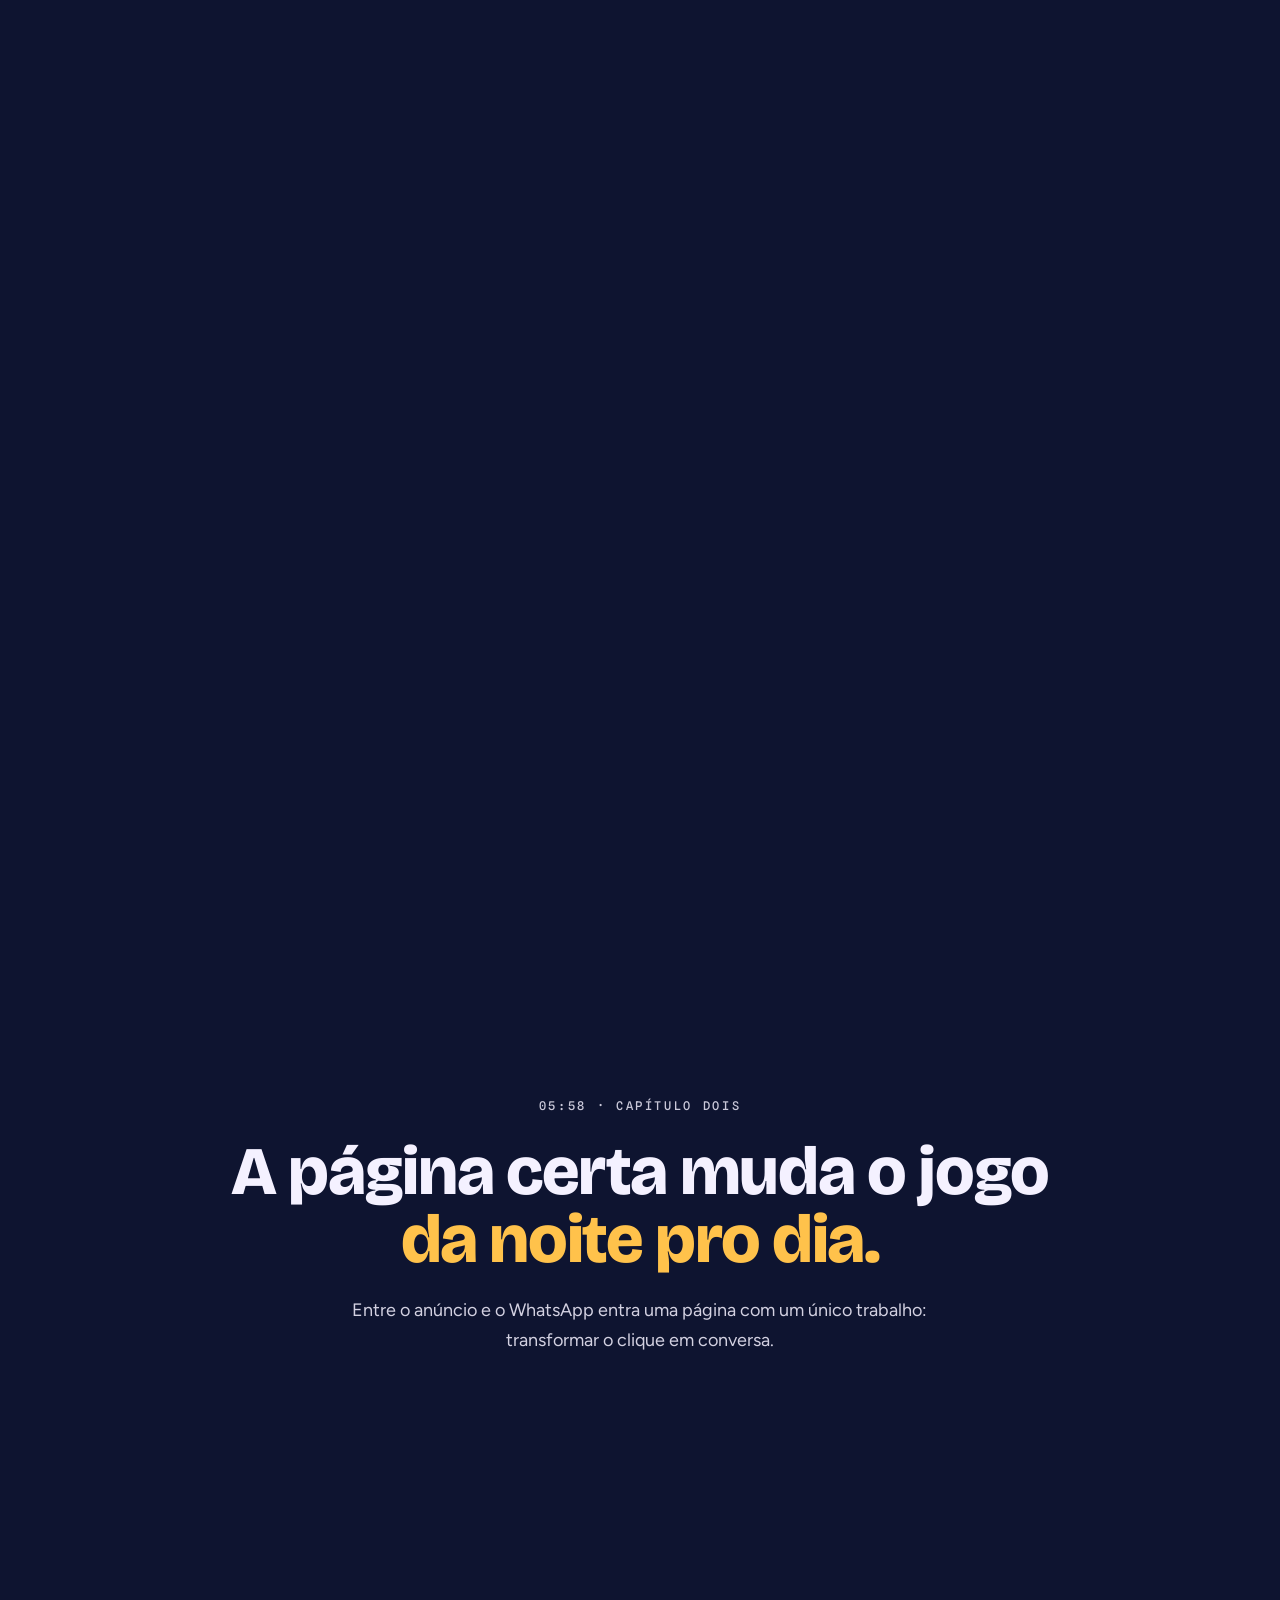
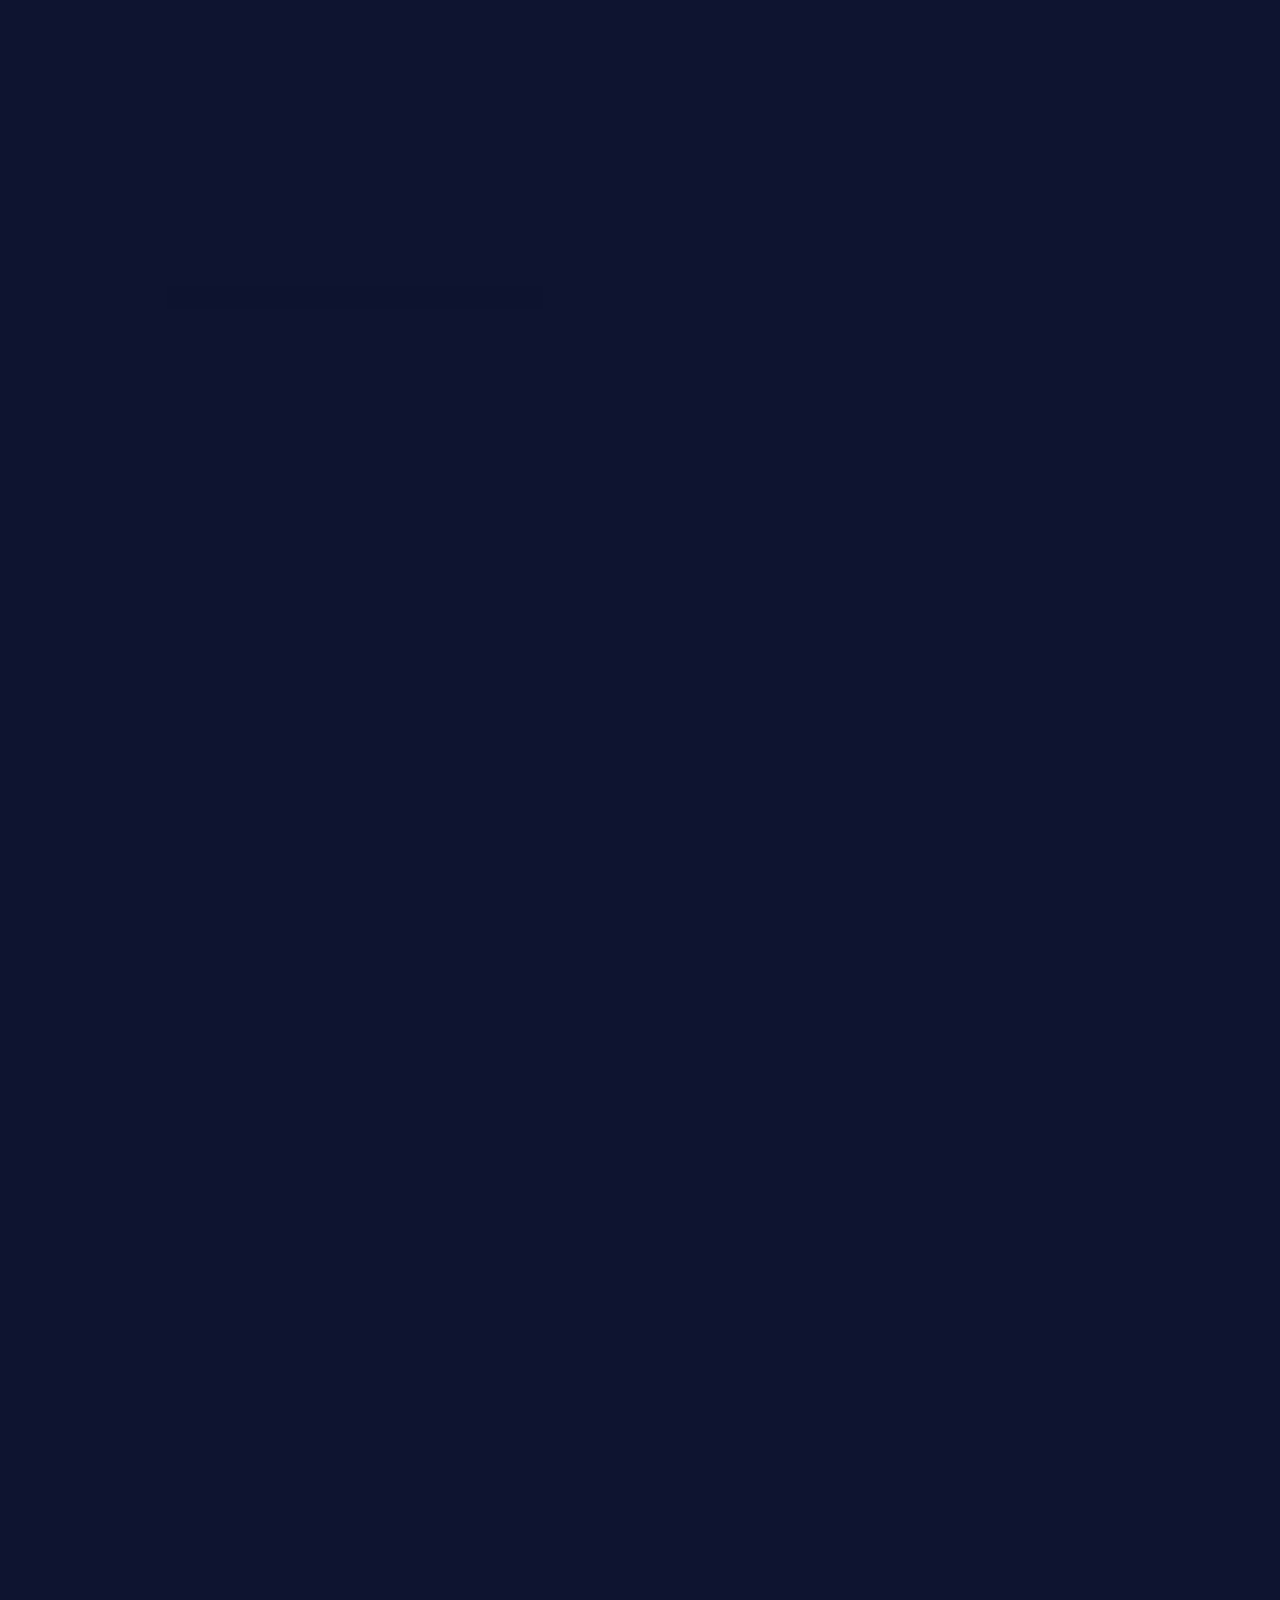
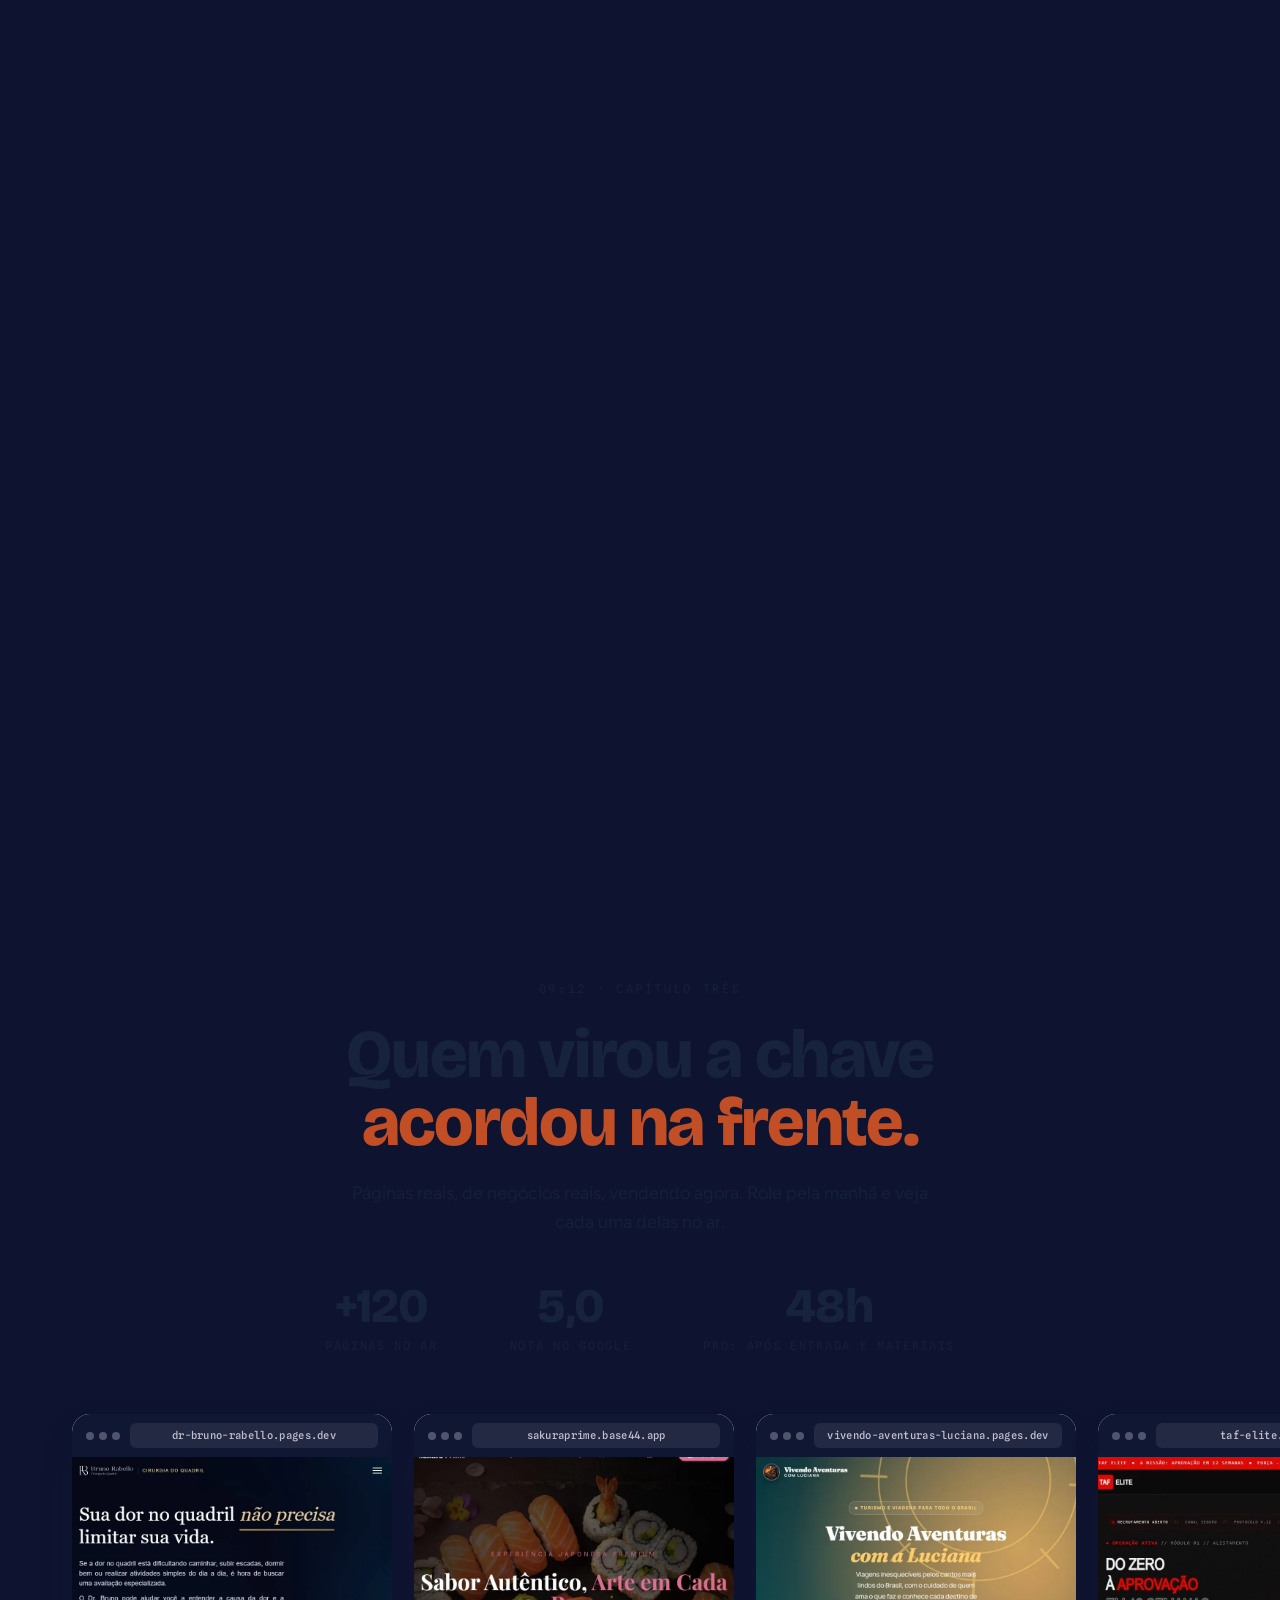
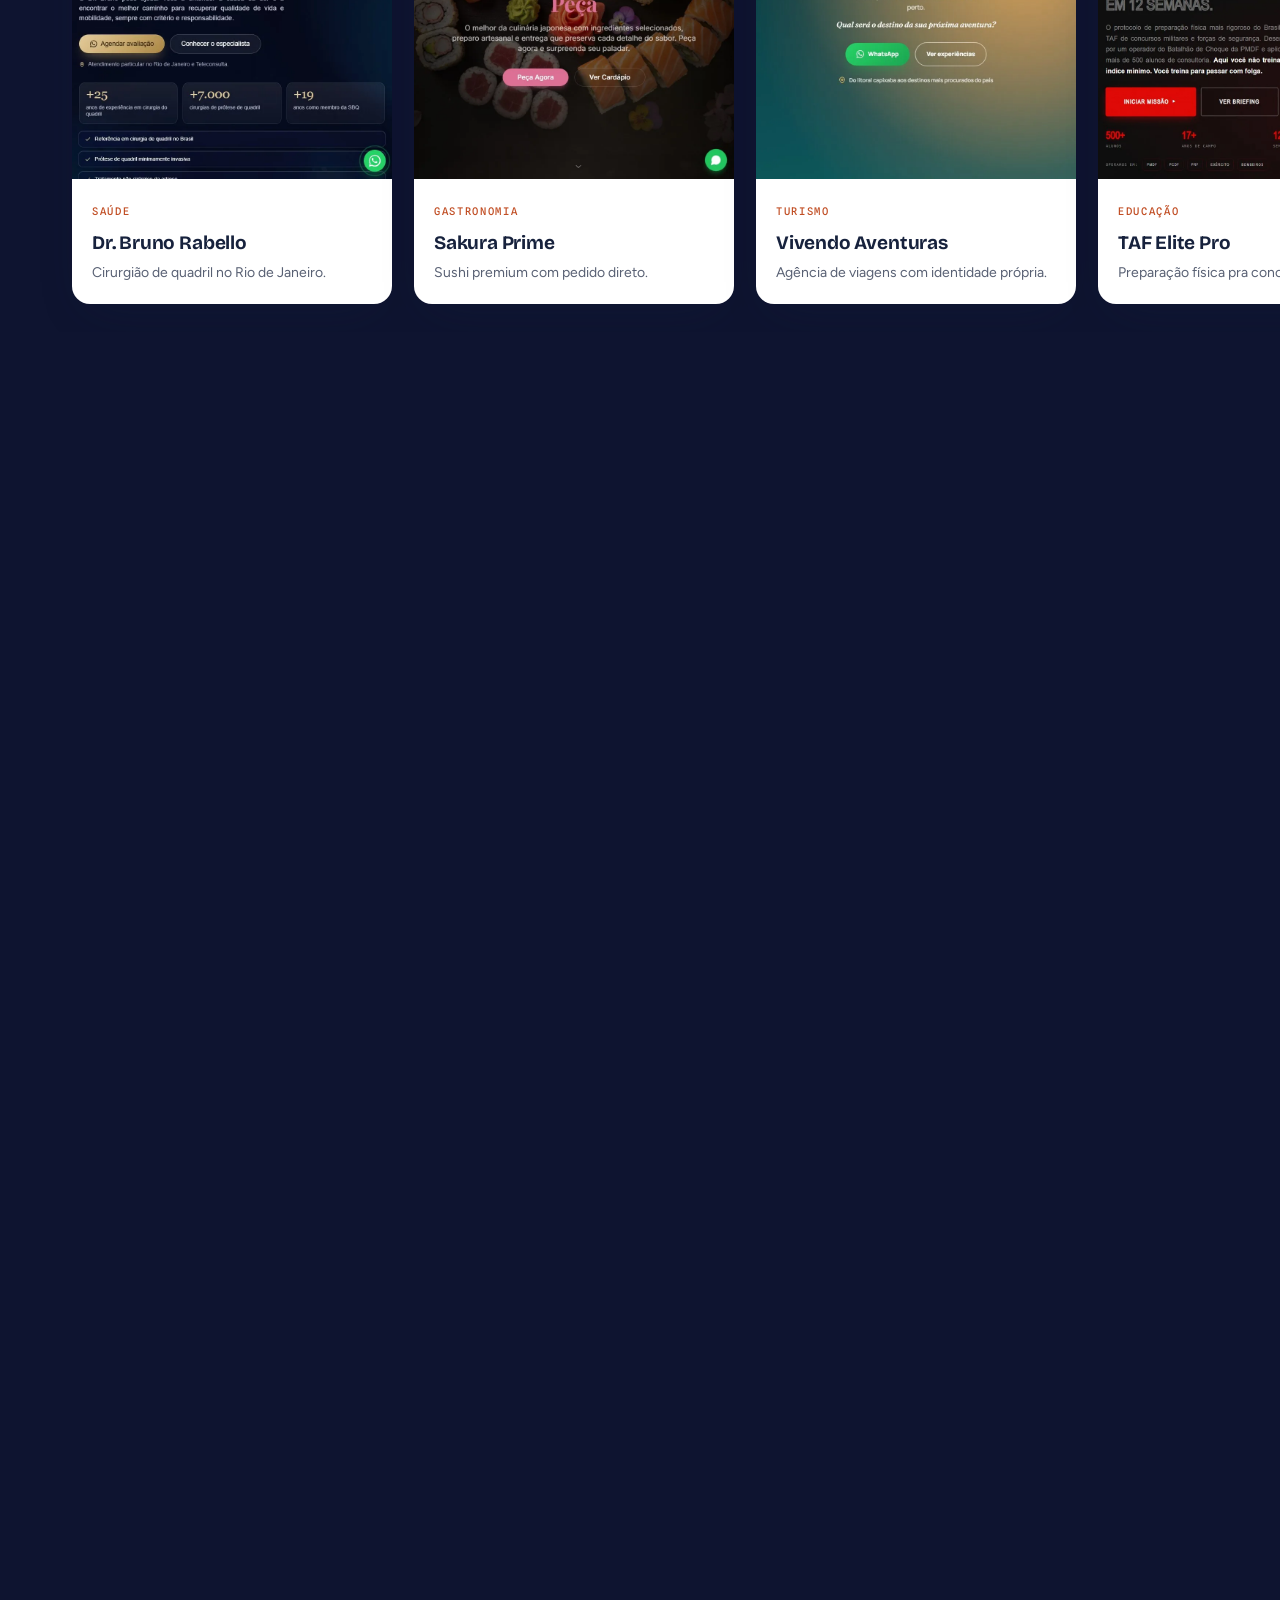
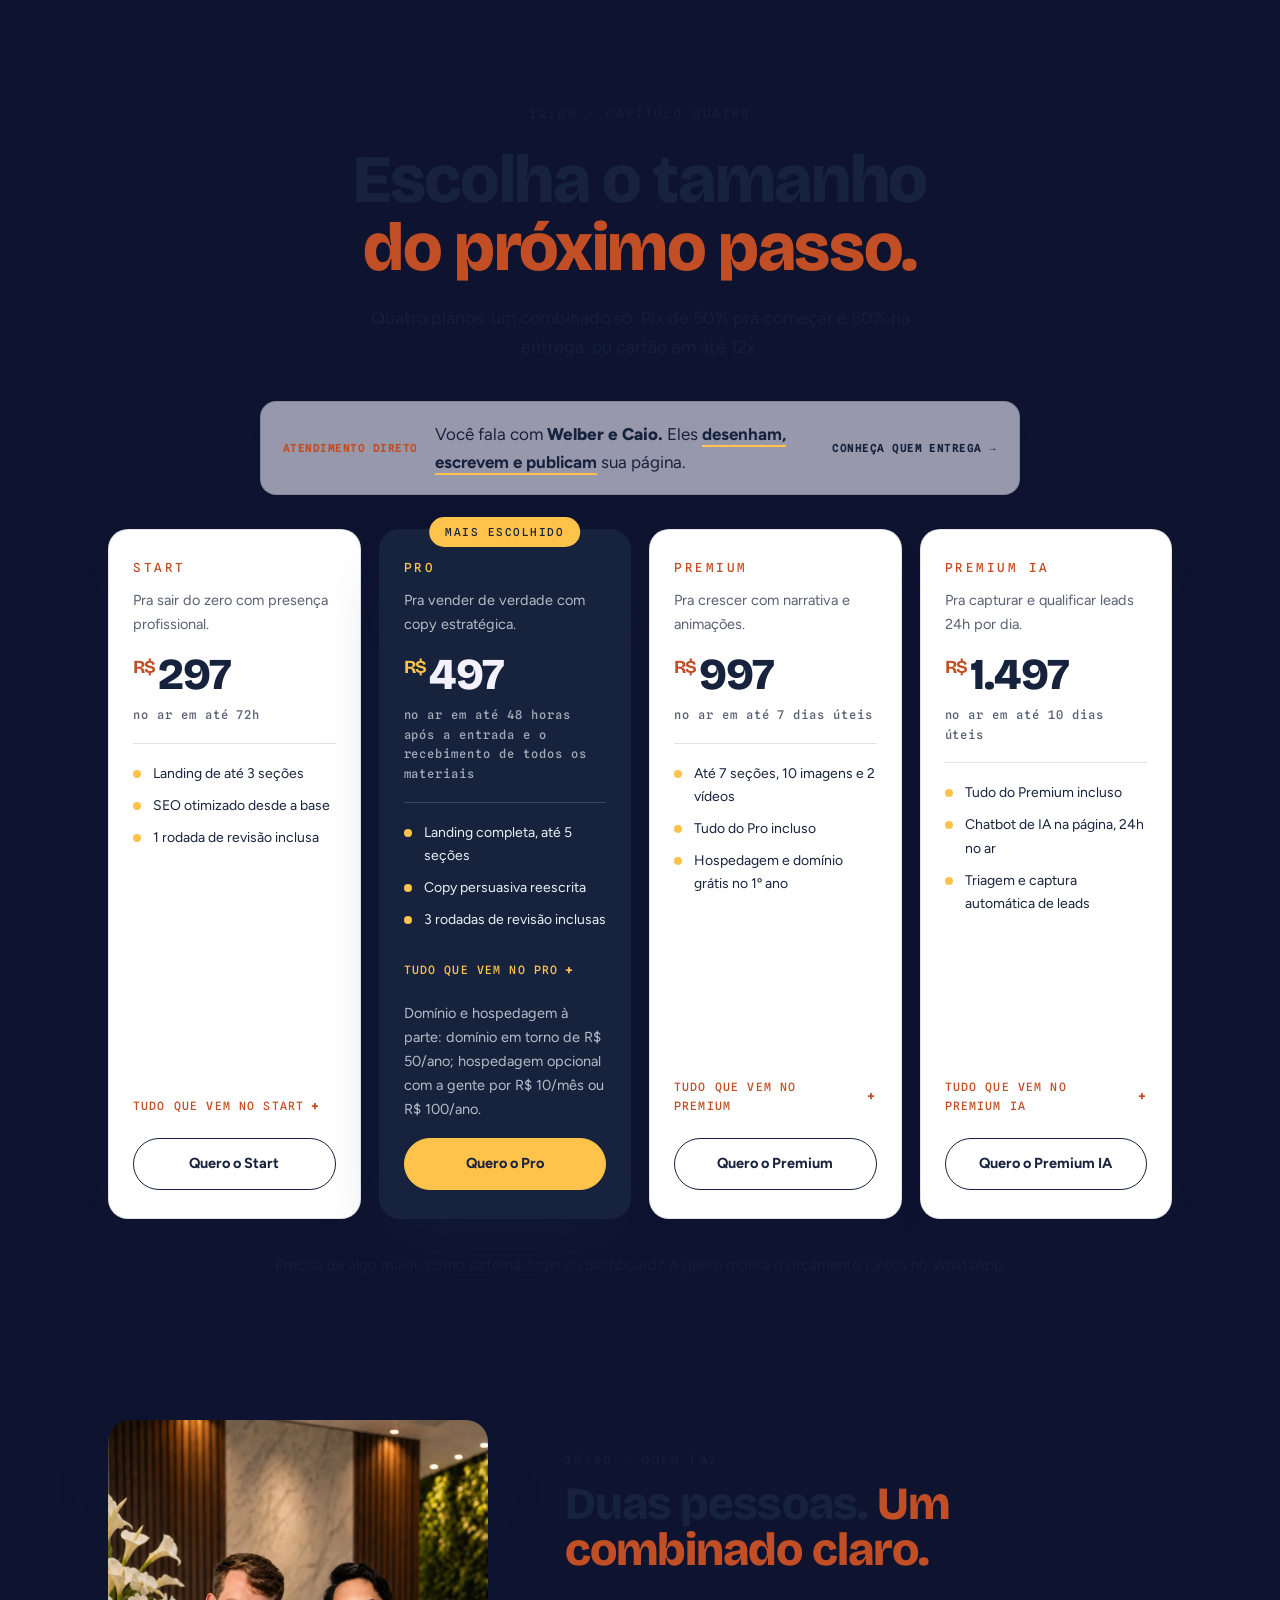
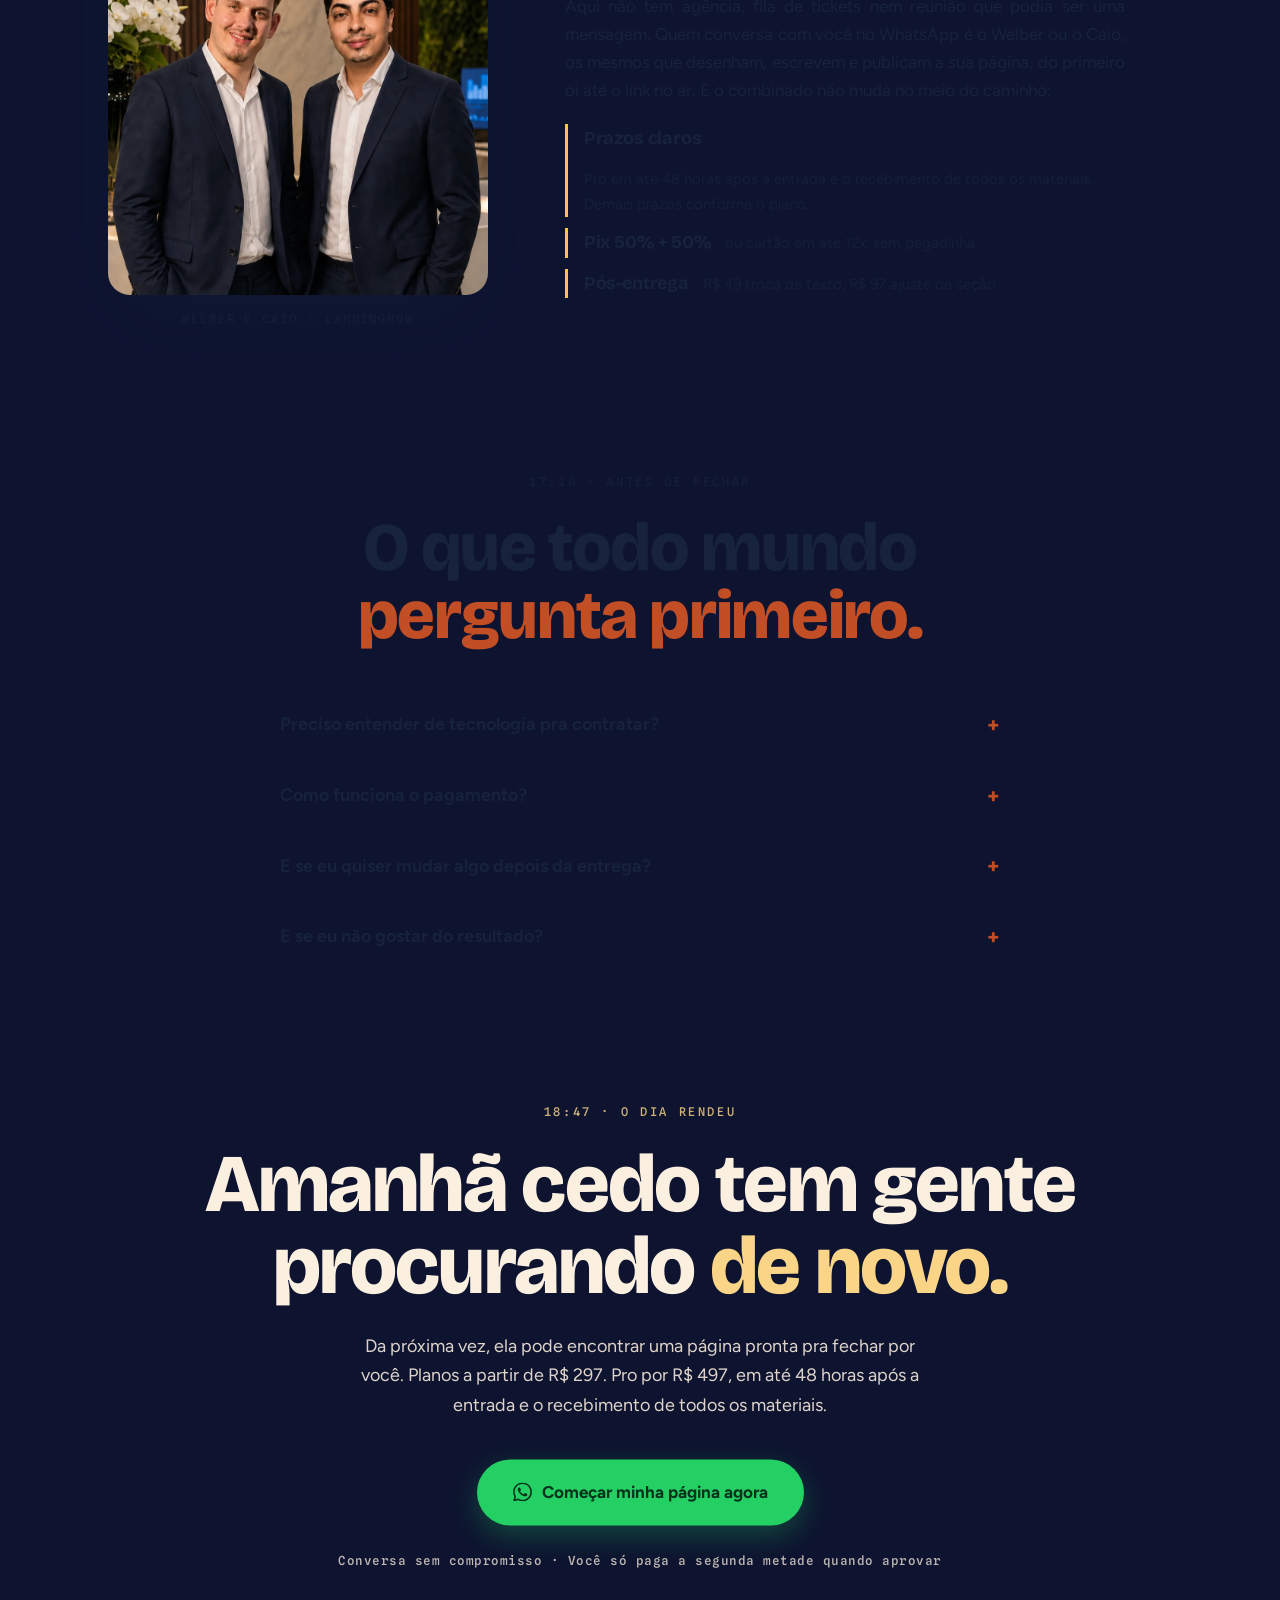
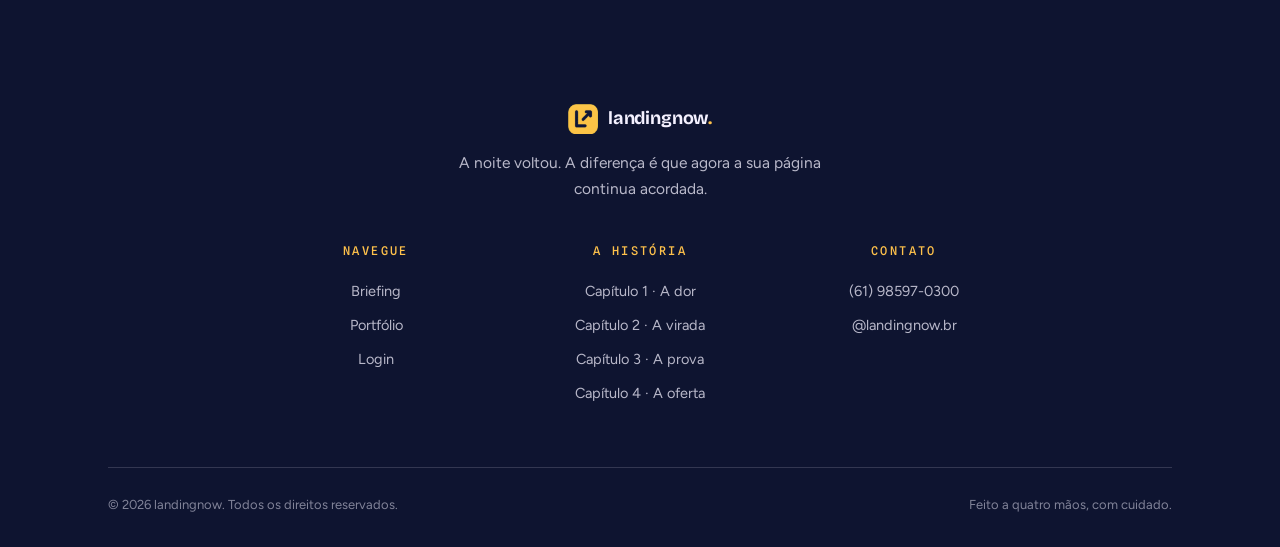
==== commit 4770d37c: "Alinha oferta PRO e melhora atendimento comercial da LIA" ====
--- a/index.html
+++ b/index.html
@@ -4,7 +4,7 @@
 <meta charset="UTF-8">
 <meta name="viewport" content="width=device-width, initial-scale=1.0, viewport-fit=cover">
 <title>landingnow | A página que muda seu jogo da noite pro dia</title>
-<meta name="description" content="Uma história em quatro capítulos: por que você perde vendas e como a página certa vira o jogo. Start e Pro com entrega média em 24 horas.">
+<meta name="description" content="Landing pages para pequenos negócios. Pro por R$ 497, em até 48 horas após a entrada e o recebimento de todos os materiais.">
 <meta name="theme-color" content="#0E1430">
 
 <link rel="icon" href="/favicon-32.png?v=20260811" type="image/png" sizes="32x32">
@@ -18,17 +18,17 @@
 <meta property="og:url" content="https://landingnow.com.br/">
 <meta property="og:site_name" content="landingnow">
 <meta property="og:title" content="landingnow | A página que muda seu jogo da noite pro dia">
-<meta property="og:description" content="Uma história em quatro capítulos: a dor, a virada, a prova e a oferta. Start e Pro com entrega média em 24 horas.">
+<meta property="og:description" content="Landing pages para pequenos negócios. Pro por R$ 497, em até 48 horas após a entrada e o recebimento de todos os materiais.">
 <meta property="og:image" content="https://landingnow.com.br/og-image.png?v=20260811">
 <meta property="og:image:width" content="1200">
 <meta property="og:image:height" content="630">
-<meta property="og:image:alt" content="landingnow: a página que muda seu jogo da noite pro dia, Start e Pro com entrega média em 24 horas">
+<meta property="og:image:alt" content="landingnow: landing pages para pequenos negócios, Pro por R$ 497">
 <meta property="og:locale" content="pt_BR">
 
 <!-- Twitter / X -->
 <meta name="twitter:card" content="summary_large_image">
 <meta name="twitter:title" content="landingnow | A página que muda seu jogo da noite pro dia">
-<meta name="twitter:description" content="Uma história em quatro capítulos. Start e Pro com entrega média em 24 horas.">
+<meta name="twitter:description" content="Pro por R$ 497, em até 48 horas após a entrada e o recebimento de todos os materiais.">
 <meta name="twitter:image" content="https://landingnow.com.br/og-image.png?v=20260811">
 
 <!-- Meta Pixel Code (diferido) -->
@@ -82,7 +82,7 @@
       "@type": "ProfessionalService",
       "@id": "https://landingnow.com.br/#business",
       "name": "landingnow",
-      "description": "Criação de landing pages profissionais para pequenos negócios, com entrega média de 24 horas nos planos Start e Pro e atendimento direto pelo WhatsApp.",
+      "description": "Criação de landing pages profissionais para pequenos negócios. Pro por R$ 497, em até 48 horas após a entrada e o recebimento de todos os materiais. Atendimento direto pelo WhatsApp.",
       "url": "https://landingnow.com.br/",
       "telephone": "+5561985970300",
       "image": "https://landingnow.com.br/og-image.png",
@@ -113,7 +113,7 @@
       "@id": "https://landingnow.com.br/#webpage",
       "url": "https://landingnow.com.br/",
       "name": "landingnow | A página que muda seu jogo da noite pro dia",
-      "description": "Uma história em quatro capítulos: por que você perde vendas e como a página certa vira o jogo. Start e Pro com entrega média em 24 horas.",
+      "description": "Landing pages para pequenos negócios. Pro por R$ 497, em até 48 horas após a entrada e o recebimento de todos os materiais.",
       "isPartOf": { "@id": "https://landingnow.com.br/#website" },
       "about": { "@id": "https://landingnow.com.br/#business" },
       "primaryImageOfPage": "https://landingnow.com.br/og-image.png",
@@ -139,7 +139,7 @@
           {
             "@type": "Offer",
             "name": "Pro",
-            "description": "Landing completa de até 5 seções com copy persuasiva reescrita e 3 rodadas de revisão. Em até 5 dias úteis.",
+            "description": "Landing completa de até 5 seções com copy persuasiva reescrita e 3 rodadas de revisão. Em até 48 horas após a entrada e o recebimento de todos os materiais. Domínio e hospedagem à parte.",
             "price": "497",
             "priceCurrency": "BRL"
           },
@@ -169,7 +169,7 @@
           "name": "Preciso entender de tecnologia pra contratar?",
           "acceptedAnswer": {
             "@type": "Answer",
-            "text": "Não. Você manda um oi no WhatsApp, conta sobre o seu negócio e a landingnow cuida do resto: design, texto, domínio, hospedagem e configuração técnica. Você recebe o link pronto pra divulgar."
+            "text": "Não. A landingnow orienta você e cuida da configuração técnica conforme o plano. No Start, você envia os textos; do Pro em diante, a equipe reescreve a copy. No Start e no Pro, domínio e hospedagem são à parte: domínio em torno de R$ 50 por ano e hospedagem opcional com a equipe por R$ 10 por mês ou R$ 100 por ano. Premium e Premium IA incluem domínio e hospedagem no primeiro ano."
           }
         },
         {
@@ -193,7 +193,7 @@
           "name": "E se eu não gostar do resultado?",
           "acceptedAnswer": {
             "@type": "Answer",
-            "text": "Você aprova antes de pagar a segunda metade. Se, mesmo depois das revisões, o resultado não atender ao combinado, a landingnow devolve 100% do valor pago."
+            "text": "No Pix, você aprova antes de pagar a segunda metade. Se não aprovar o resultado após as revisões inclusas no plano, a landingnow devolve 100% do valor pago, mediante devolução dos arquivos e não publicação da página, conforme o contrato."
           }
         }
       ]
@@ -273,7 +273,7 @@
   <div class="ch-frame">
     <p class="stamp">23:47 · enquanto a cidade dorme</p>
     <h1 class="hero-title">Tem cliente te<br>procurando <em>agora.</em></h1>
-    <p class="hero-lead">Landing pages que transformam cliques em conversas no WhatsApp. Start e Pro com entrega média em 24 horas.</p>
+    <p class="hero-lead">Landing pages que transformam cliques em conversas no WhatsApp. Pro por R$ 497, em até 48 horas após a entrada e o recebimento de todos os materiais.</p>
     <div class="hero-ctas">
       <a class="btn btn-zap" href="https://wa.me/5561985970300?text=Ol%C3%A1!%20Vi%20a%20hist%C3%B3ria%20da%20landingnow%20e%20quero%20a%20minha%20p%C3%A1gina">
         <svg class="btn-ico" aria-hidden="true"><use href="#zapIcon"/></svg>
@@ -282,8 +282,8 @@
       <a class="btn btn-ghost" href="#oferta">Ver planos e prazos</a>
     </div>
     <p class="hero-facts">
-      <span class="hero-facts-desktop">Start e Pro: média de 24h; prazo máximo conforme o plano. · Pix 50% + 50% ou 12x · </span>
-      <span class="hero-facts-mobile">Start + Pro: média 24h · Pix 50% · </span><a class="google-proof" href="https://share.google/kcG03yAl2QiHq6T3Y" target="_blank" rel="noopener" aria-label="Ver nota 5,0 da LandingNow no Google">Nota 5,0 no Google <span aria-hidden="true">↗</span></a>
+      <span class="hero-facts-desktop">Prazos conforme o plano. · Pix 50% + 50% ou 12x · </span>
+      <span class="hero-facts-mobile">Pix 50% + 50% · </span><a class="google-proof" href="https://share.google/kcG03yAl2QiHq6T3Y" target="_blank" rel="noopener" aria-label="Ver nota 5,0 da LandingNow no Google">Nota 5,0 no Google <span aria-hidden="true">↗</span></a>
     </p>
   </div>
   <div class="scroll-cue" aria-hidden="true">
@@ -383,7 +383,7 @@
           <span class="mock-text"></span>
           <span class="mock-text mock-text-short"></span>
           <span class="mock-cta">Chamar no WhatsApp</span>
-          <span class="mock-badges"><i>★ 5,0</i><i>média de 24h</i></span>
+          <span class="mock-badges"><i>★ 5,0</i><i>Pro em até 48h</i></span>
           <span class="mock-shade"></span>
         </div>
       </div>
@@ -420,7 +420,7 @@
     <div class="prova-stats">
       <div class="stat"><strong>+120</strong><span>páginas no ar</span></div>
       <div class="stat"><strong>5,0</strong><span>nota no Google</span></div>
-      <div class="stat"><strong>24h</strong><span>média Start e Pro</span></div>
+      <div class="stat"><strong>48h</strong><span>Pro: após entrada e materiais</span></div>
     </div>
     <div class="cases-viewport">
       <div class="cases-track">
@@ -507,7 +507,7 @@
         <p class="plan-badge">mais escolhido</p>
         <p class="plan-for">Pra vender de verdade com copy estratégica.</p>
         <p class="plan-price"><span>R$</span>497</p>
-        <p class="plan-meta">no ar em até 5 dias úteis</p>
+        <p class="plan-meta">no ar em até 48 horas após a entrada e o recebimento de todos os materiais</p>
         <ul class="plan-list">
           <li>Landing completa, até 5 seções</li>
           <li>Copy persuasiva reescrita</li>
@@ -524,6 +524,7 @@
             <li>SEO otimizado, mínimo 90%</li>
           </ul>
         </details>
+        <p class="plan-for">Domínio e hospedagem à parte: domínio em torno de R$ 50/ano; hospedagem opcional com a gente por R$ 10/mês ou R$ 100/ano.</p>
         <a class="btn btn-plan" href="https://wa.me/5561985970300?text=Ol%C3%A1!%20Quero%20o%20plano%20Pro%20de%20R%24%20497">Quero o Pro</a>
       </article>
       <article class="plan">
@@ -590,7 +591,7 @@
       <h2 class="ch-title ch-title-left ch-title-quem">Duas pessoas. <em>Um combinado claro.</em></h2>
       <p class="prose">Aqui não tem agência, fila de tickets nem reunião que podia ser uma mensagem. Quem conversa com você no WhatsApp é o Welber ou o Caio, os mesmos que desenham, escrevem e publicam a sua página, do primeiro oi até o link no ar. E o combinado não muda no meio do caminho:</p>
       <ul class="quem-lista">
-        <li><strong>Prazos claros</strong><span>Start e Pro: média de 24h; prazo máximo conforme o plano.</span></li>
+        <li><strong>Prazos claros</strong><span>Pro em até 48 horas após a entrada e o recebimento de todos os materiais. Demais prazos conforme o plano.</span></li>
         <li><strong>Pix 50% + 50%</strong><span>ou cartão em até 12x, sem pegadinha</span></li>
         <li><strong>Pós-entrega</strong><span>R$ 49 troca de texto, R$ 97 ajuste de seção</span></li>
       </ul>
@@ -608,7 +609,7 @@
     <div class="faq-list">
       <details class="faq-item">
         <summary>Preciso entender de tecnologia pra contratar?</summary>
-        <p class="prose">Não. Você manda um oi no WhatsApp, conta sobre o seu negócio e a gente cuida do resto: design, texto, domínio, hospedagem e configuração técnica. Você recebe o link pronto pra divulgar.</p>
+        <p class="prose">Não. A gente orienta você e cuida da configuração técnica conforme o plano. No Start, você envia os textos; do Pro em diante, a equipe reescreve a copy. No Start e no Pro, domínio e hospedagem são à parte: domínio em torno de R$ 50 por ano e hospedagem opcional com a gente por R$ 10 por mês ou R$ 100 por ano. Premium e Premium IA incluem domínio e hospedagem no primeiro ano.</p>
       </details>
       <details class="faq-item">
         <summary>Como funciona o pagamento?</summary>
@@ -620,7 +621,7 @@
       </details>
       <details class="faq-item">
         <summary>E se eu não gostar do resultado?</summary>
-        <p class="prose">Você aprova antes de pagar a segunda metade. Se, mesmo depois das revisões, o resultado não atender ao combinado, devolvo 100% do valor pago. Sem letra miúda e sem perguntas.</p>
+        <p class="prose">No Pix, você aprova antes de pagar a segunda metade. Se não aprovar o resultado após as revisões inclusas no plano, devolvemos 100% do valor pago, mediante devolução dos arquivos e não publicação da página, conforme o contrato.</p>
       </details>
     </div>
   </div>
@@ -631,7 +632,7 @@
   <div class="ch-frame">
     <p class="stamp stamp-final">18:47 · o dia rendeu</p>
     <h2 class="final-title">Amanhã cedo tem gente<br>procurando <em>de novo.</em></h2>
-    <p class="final-sub">Da próxima vez, ela pode encontrar uma página pronta pra fechar por você. A partir de R$ 297; Start e Pro: média de 24h; prazo máximo conforme o plano.</p>
+    <p class="final-sub">Da próxima vez, ela pode encontrar uma página pronta pra fechar por você. Planos a partir de R$ 297. Pro por R$ 497, em até 48 horas após a entrada e o recebimento de todos os materiais.</p>
     <a class="btn btn-zap btn-final" href="https://wa.me/5561985970300?text=Ol%C3%A1!%20Quero%20colocar%20minha%20p%C3%A1gina%20no%20ar">
       <svg class="btn-ico" aria-hidden="true"><use href="#zapIcon"/></svg>
       Começar minha página agora
